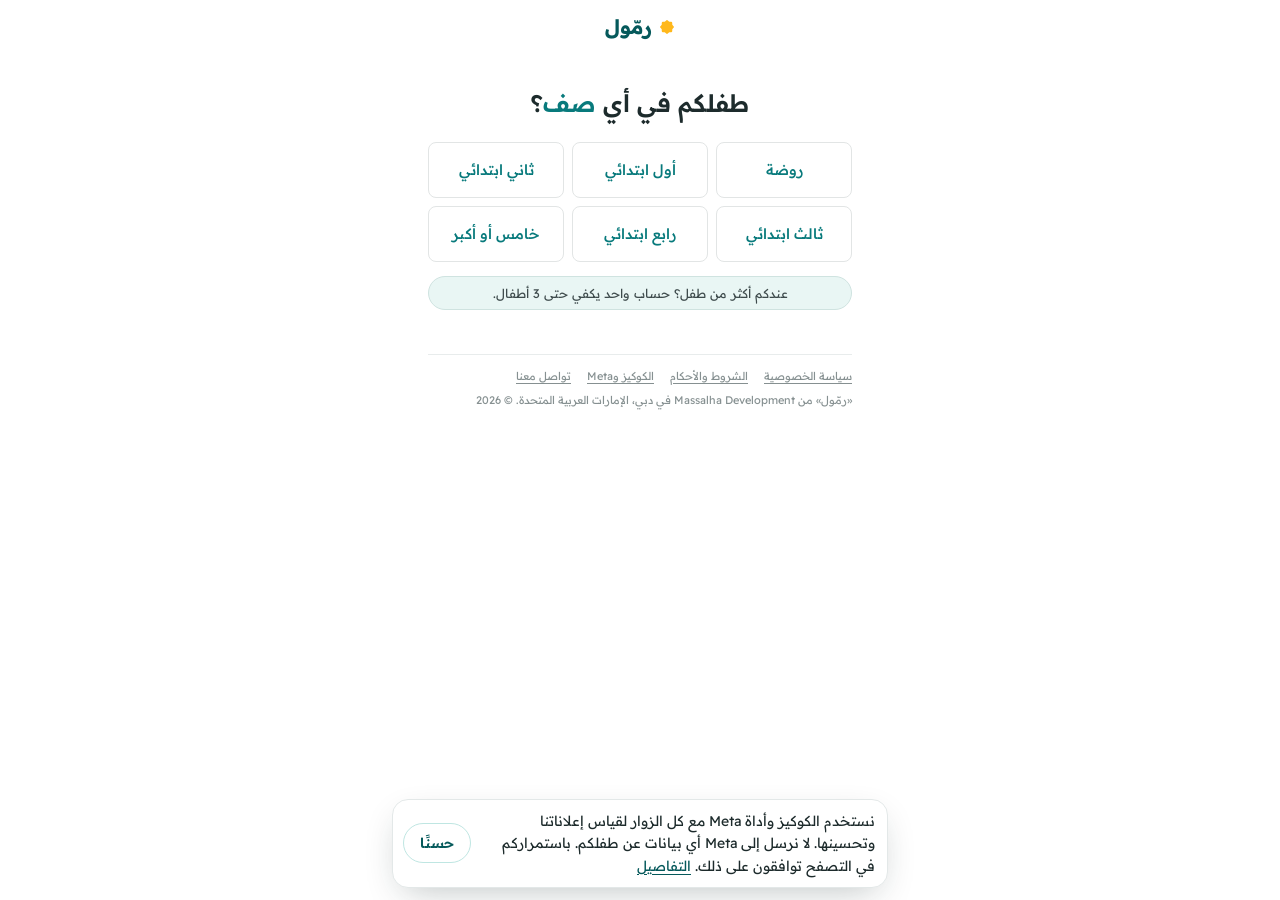
==== index.html @ 820f1f20 "Funnel: first-party step, answer and checkout tracking; privacy page updated (2026-11-14) Co-Authore" ====
<!doctype html>
<html lang="ar" dir="rtl">
  <head>
    <meta charset="utf-8" />
    <meta name="facebook-domain-verification" content="ruzdwxy45xltaihtyceyotie5nbxjr" />
    <meta name="viewport" content="width=device-width, initial-scale=1, viewport-fit=cover" />
    <meta name="theme-color" content="#FFF7EA" />
    <meta name="color-scheme" content="light" />
    <title>رمّول | درس يومي في الإنجليزية والرياضيات، للصفوف من الأول إلى الثالث</title>
    <meta
      name="description"
      content="درس يومي في الإنجليزية والرياضيات، 15 دقيقة، على مواضيع المنهج السعودي، ويشرحه رمّول بالعربية. وأيضًا: صوّر صفحة الدرس ونحوّلها لعبة. أسبوع مجاني. غير تابع لوزارة التعليم ولا معتمد منها."
    />
    <meta property="og:title" content="رمّول: درس يومي في الإنجليزية والرياضيات بشرح عربي" />
    <meta property="og:description" content="للصفوف من الأول إلى الثالث. أجب عن أسئلة قصيرة، وشاهد خطة هذا الفصل لطفلك." />
    <meta property="og:site_name" content="رمّول" />
    <meta property="og:locale" content="ar_SA" />
    <meta name="robots" content="index, follow" />
    <link rel="icon" href="./favicon.svg" type="image/svg+xml" />
    <!-- the Meta Pixel loads on every first page load (src/track.ts): open the connection early -->
    <link rel="preconnect" href="https://connect.facebook.net" />
    <script type="module" crossorigin src="./assets/index-DjiqMGrD.js"></script>
    <link rel="stylesheet" crossorigin href="./assets/index-D2NKIX3u.css">
  </head>
  <body>
    <div id="app">
      <noscript>
        <p style="padding: 24px; font-family: sans-serif">فعّل JavaScript في المتصفح لتفتح هذا الموقع.</p>
      </noscript>
    </div>
  </body>
</html>
---- assets/index-D2NKIX3u.css ----
@font-face{font-family:Readex Pro Variable;font-style:normal;font-display:swap;font-weight:160 700;src:url(./readex-pro-arabic-wght-normal-DiwT_uOQ.woff2)format("woff2-variations");unicode-range:U+6??,U+750-77F,U+870-88E,U+890-891,U+897-8E1,U+8E3-8FF,U+200C-200E,U+2010-2011,U+204F,U+2E41,U+FB50-FDFF,U+FE70-FE74,U+FE76-FEFC,U+102E0-102FB,U+10E60-10E7E,U+10EC2-10EC4,U+10EFC-10EFF,U+1EE00-1EE03,U+1EE05-1EE1F,U+1EE21-1EE22,U+1EE24,U+1EE27,U+1EE29-1EE32,U+1EE34-1EE37,U+1EE39,U+1EE3B,U+1EE42,U+1EE47,U+1EE49,U+1EE4B,U+1EE4D-1EE4F,U+1EE51-1EE52,U+1EE54,U+1EE57,U+1EE59,U+1EE5B,U+1EE5D,U+1EE5F,U+1EE61-1EE62,U+1EE64,U+1EE67-1EE6A,U+1EE6C-1EE72,U+1EE74-1EE77,U+1EE79-1EE7C,U+1EE7E,U+1EE80-1EE89,U+1EE8B-1EE9B,U+1EEA1-1EEA3,U+1EEA5-1EEA9,U+1EEAB-1EEBB,U+1EEF0-1EEF1}@font-face{font-family:Readex Pro Variable;font-style:normal;font-display:swap;font-weight:160 700;src:url(./readex-pro-vietnamese-wght-normal-Do5Nl5oc.woff2)format("woff2-variations");unicode-range:U+102-103,U+110-111,U+128-129,U+168-169,U+1A0-1A1,U+1AF-1B0,U+300-301,U+303-304,U+308-309,U+323,U+329,U+1EA0-1EF9,U+20AB}@font-face{font-family:Readex Pro Variable;font-style:normal;font-display:swap;font-weight:160 700;src:url(./readex-pro-latin-ext-wght-normal-CsYMu49W.woff2)format("woff2-variations");unicode-range:U+100-2BA,U+2BD-2C5,U+2C7-2CC,U+2CE-2D7,U+2DD-2FF,U+304,U+308,U+329,U+1D00-1DBF,U+1E00-1E9F,U+1EF2-1EFF,U+2020,U+20A0-20AB,U+20AD-20C0,U+2113,U+2C60-2C7F,U+A720-A7FF}@font-face{font-family:Readex Pro Variable;font-style:normal;font-display:swap;font-weight:160 700;src:url(./readex-pro-latin-wght-normal--ekFhJJC.woff2)format("woff2-variations");unicode-range:U+??,U+131,U+152-153,U+2BB-2BC,U+2C6,U+2DA,U+2DC,U+304,U+308,U+329,U+2000-206F,U+20AC,U+2122,U+2191,U+2193,U+2212,U+2215,U+FEFF,U+FFFD}:root{--lightningcss-light:initial;--lightningcss-dark: ;color-scheme:light;--cream:#fff;--cream-deep:#f3f7f7;--surface:#fff;--ink:#1d2b2c;--ink-soft:#3e4b4c;--muted:#687576;--edge:#e3e8e8;--tile:#f2f8f7;--tile-edge:#cfe3e0;--teal:#087a7c;--teal-dark:#05595b;--teal-light:#bfe6e2;--teal-wash:#e9f6f4;--saffron:#ffb81c;--saffron-wash:#fff1cc;--coral:#f0531f;--coral-top:#f66b39;--coral-edge:#c9400f;--green:#1f9d57;--blue:#2d6cdf;--blue-wash:#eaf1fd;--r:16px;--r-sm:12px;--r-pill:999px;--lift:0 1px 2px #1428280a;--lift-hi:0 2px 10px -4px #1428281a;--lift-on:none;--lift-press:none;--fs-xl:23px;--fs-lg:18px;--fs-md:16px;--fs-sm:14px;--fs-xs:12.5px;--ease:cubic-bezier(.2, .9, .3, 1);--settle:cubic-bezier(.2, .9, .3, 1);--leave:cubic-bezier(.4, 0, 1, 1);--glide:cubic-bezier(.45, 0, .25, 1);--pop:cubic-bezier(.34, 1.4, .64, 1);--font:"Readex Pro Variable", "Readex Pro", system-ui, -apple-system, "Segoe UI", Tahoma, sans-serif;--head:var(--font);--gutter:20px;--max:480px;font-family:var(--font);font-size:var(--fs-md);color:var(--ink);background:var(--cream);-webkit-font-smoothing:antialiased;-moz-osx-font-smoothing:grayscale;-webkit-text-size-adjust:100%;-moz-text-size-adjust:100%;text-size-adjust:100%;font-weight:400;line-height:1.65}*,:before,:after{box-sizing:border-box}html,body{min-height:100%;margin:0}html{background:var(--cream)}body{-webkit-tap-highlight-color:transparent;background:var(--surface);overflow-x:hidden}body:before{content:"";z-index:-1;pointer-events:none;background-image:url("data:image/svg+xml,%3Csvg xmlns='http://www.w3.org/2000/svg' width='180' height='180'%3E%3Cfilter id='n'%3E%3CfeTurbulence type='fractalNoise' baseFrequency='.8' numOctaves='2' stitchTiles='stitch'/%3E%3CfeColorMatrix values='0 0 0 0 .42 0 0 0 0 .3 0 0 0 0 .15 0 0 0 .7 0'/%3E%3C/filter%3E%3Crect width='100%25' height='100%25' filter='url(%23n)' opacity='.1'/%3E%3C/svg%3E"),radial-gradient(120% 60% at 100% 0,#ffb81c21,#ffb81c00 60%),radial-gradient(90% 50% at 0 100%,#087a7c12,#087a7c00 65%);background-size:180px 180px,100% 100%,100% 100%;display:none;position:fixed;top:0;bottom:0;left:0;right:0}h1,h2,h3{color:var(--ink);letter-spacing:0}b,strong{font-weight:600}button,input{font:inherit;color:inherit}button{cursor:pointer}a{color:var(--teal-dark);text-underline-offset:3px}:focus-visible{outline:3px solid var(--saffron);outline-offset:2px}h1:focus{outline:none}.sr-only{clip:rect(0 0 0 0);white-space:nowrap;width:1px;height:1px;overflow:hidden;position:absolute!important}.icon{flex:none;width:1.15em;height:1.15em}.ltr{direction:ltr;unicode-bidi:isolate}[hidden]{display:none!important}#app{min-height:100vh;flex-direction:column;min-height:100dvh;display:flex}.top{z-index:20;background:var(--surface);position:sticky;top:0}.top-inner{max-width:var(--max);padding:6px var(--gutter) 8px;padding-top:max(6px, env(safe-area-inset-top));grid-template-columns:44px 1fr 44px;align-items:center;row-gap:6px;min-height:56px;margin:0 auto;display:grid}.brand{color:var(--teal-dark);grid-area:1/2;justify-self:center;align-items:center;gap:6px;font-size:20px;font-weight:700;line-height:1;display:inline-flex}.brand-mark{width:18px;height:18px;color:var(--saffron)}.back{width:44px;height:44px;color:var(--ink);background:0 0;border:0;border-radius:50%;grid-area:1/1;place-items:center;margin-inline-start:-10px;transition:background .12s;display:grid}.back:active{background:var(--cream-deep)}.back .icon{width:24px;height:24px}.progress{border-radius:var(--r-pill);background:var(--teal-wash);grid-area:2/1/auto/-1;height:3px;overflow:hidden}.progress-fill{height:100%;width:var(--p,0%);border-radius:var(--r-pill);background:linear-gradient(to left, #6cc5bd, var(--teal));min-width:10px;transition:width .35s var(--ease);display:block}.top.dark{background:var(--top-dark,#12393a)}.top.dark .brand,.top.dark .back{color:#fff}.stage{width:100%;max-width:var(--max);flex-direction:column;flex:1;margin:0 auto;display:flex;position:relative}.screen{flex-direction:column;flex:1 0 auto;display:flex}.screen.leaving{pointer-events:none;transition:opacity .14s var(--leave), transform .14s var(--leave);position:absolute;top:0;bottom:auto;left:0;right:0}.screen.leaving.gone{opacity:0;transform:translateY(-8px)scale(.98)}.screen.entering{opacity:0}.screen{transition:opacity .18s var(--settle)}.screen:not(.leaving) .q-title{animation:titleIn .24s var(--settle) both}.screen-body{padding:10px var(--gutter) 32px;flex:1}.screen-foot{z-index:5;padding:16px var(--gutter);padding-bottom:max(18px, calc(env(safe-area-inset-bottom) + 10px));background:linear-gradient(#fff0,#fff 30%);position:sticky;bottom:0}.q-title{font-family:var(--head);font-size:var(--fs-xl);letter-spacing:0;text-align:center;text-wrap:balance;margin:6px 0 14px;font-weight:600;line-height:1.65}.q-sub{max-width:400px;color:var(--ink-soft);text-align:center;text-wrap:pretty;margin:-6px auto 16px;font-size:15px;line-height:1.6}.q-title+.opts{margin-top:14px}.center{text-align:center}.btn-primary{border-radius:var(--r-pill);background:var(--teal);color:#fff;width:100%;min-height:56px;box-shadow:none;border:0;padding:0 20px;font-size:17px;font-weight:600;transition:transform .12s,box-shadow .12s,background .2s,opacity .2s;transform:translateY(0)}@media (hover:hover){.btn-primary:hover:not(:disabled){background:var(--teal-dark)}}.btn-primary:active:not(:disabled){background:var(--teal-dark);box-shadow:none;transform:scale(.985)}.btn-primary:disabled,.btn-primary.is-off{background:var(--teal);opacity:.5;box-shadow:none;color:#fff;cursor:default}.btn-primary.is-off{cursor:pointer}.btn-primary.busy{opacity:.85}.btn-primary.busy:after{content:"";vertical-align:-2px;border:2.5px solid #ffffff80;border-top-color:#fff;border-radius:50%;width:16px;height:16px;margin-inline-start:10px;animation:.8s linear infinite spin;display:inline-block}.btn-secondary{border-radius:var(--r-pill);min-height:44px;color:var(--teal-dark);font-weight:600;font-size:var(--fs-md);text-underline-offset:5px;background:0 0;border:0;margin-top:8px;padding:0 16px;text-decoration:underline;text-decoration-thickness:1.5px;transition:background .18s}.btn-secondary:active{background:var(--cream-deep)}.linkish{color:var(--teal-dark);text-underline-offset:3px;font-size:inherit;background:0 0;border:0;padding:0;text-decoration:underline}.foot-note{text-align:center;font-size:var(--fs-sm);color:var(--muted);margin:14px 0 0}.opts{gap:8px;display:grid}.opt{text-align:center;width:100%;min-height:68px;color:var(--teal);animation:optIn .34s var(--pop) both;animation-delay:calc(var(--i,0) * 45ms + .12s);background:#fff;border:1px solid #e2e5e5;border-radius:8px;justify-content:center;align-items:center;gap:10px;padding:12px 20px;transition:border-color .18s,background .18s,color .18s,transform .12s;display:flex;position:relative}@media (hover:hover){.opt:hover{border-color:#c4cbcc}}.opt:active{transform:scale(.98)}.opt[aria-checked=true]{border-color:var(--ink);color:var(--teal);box-shadow:inset 0 0 0 .5px var(--ink);background:#fff}.opt-text{flex-direction:column;flex:1;align-items:center;display:flex}.opt-label{font-size:16px;font-weight:500;line-height:1.5}.opt-sub{font-size:var(--fs-sm);color:var(--muted);line-height:1.5}.opt-mark{display:none}.opt-mark.square{background:var(--surface);color:#0000;border:1px solid #cfd3d8;border-radius:4px;place-items:center;width:20px;height:20px;margin-top:-10px;transition:all .18s;display:grid;position:absolute;top:50%}.opt-mark.square:not(:-webkit-any(:lang(ae),:lang(ar),:lang(arc),:lang(bcc),:lang(bqi),:lang(ckb),:lang(dv),:lang(fa),:lang(glk),:lang(he),:lang(ku),:lang(mzn),:lang(nqo),:lang(pnb),:lang(ps),:lang(sd),:lang(ug),:lang(ur),:lang(yi))){left:16px}.opt-mark.square:not(:is(:lang(ae),:lang(ar),:lang(arc),:lang(bcc),:lang(bqi),:lang(ckb),:lang(dv),:lang(fa),:lang(glk),:lang(he),:lang(ku),:lang(mzn),:lang(nqo),:lang(pnb),:lang(ps),:lang(sd),:lang(ug),:lang(ur),:lang(yi))){left:16px}.opt-mark.square:-webkit-any(:lang(ae),:lang(ar),:lang(arc),:lang(bcc),:lang(bqi),:lang(ckb),:lang(dv),:lang(fa),:lang(glk),:lang(he),:lang(ku),:lang(mzn),:lang(nqo),:lang(pnb),:lang(ps),:lang(sd),:lang(ug),:lang(ur),:lang(yi)){right:16px}.opt-mark.square:is(:lang(ae),:lang(ar),:lang(arc),:lang(bcc),:lang(bqi),:lang(ckb),:lang(dv),:lang(fa),:lang(glk),:lang(he),:lang(ku),:lang(mzn),:lang(nqo),:lang(pnb),:lang(ps),:lang(sd),:lang(ug),:lang(ur),:lang(yi)){right:16px}.opt:has(.opt-mark.square){padding-inline-start:48px;padding-inline-end:48px}.opt-mark .icon{width:14px;height:14px}.opt[aria-checked=true] .opt-mark.square{background:var(--ink);border-color:var(--ink);color:#fff;animation:pop .28s var(--ease)}.opt .chip{flex:none}.chip{background:var(--saffron-wash);color:#7a5200;font-size:var(--fs-xs);white-space:nowrap;border-radius:99px;align-items:center;padding:2px 10px;font-weight:600;line-height:1.7;display:inline-flex}.chip-soft{color:var(--muted);background:#eef2f2;font-weight:500}.chip-save{background:var(--teal-wash);color:var(--teal-dark);margin-inline-start:8px}.reply{background:var(--teal-wash);border:1px solid var(--teal-light);color:var(--ink-soft);text-align:center;text-wrap:pretty;border-radius:12px;justify-content:center;margin-top:14px;padding:12px 16px;font-size:14px;line-height:1.7;display:flex}.reply p{margin:0}.reply b{color:var(--ink);font-weight:600}.screen-foot>.reply{margin:0 0 10px}.reply.pop{animation:rise .35s var(--ease)}.soft-note{color:var(--muted);font-size:var(--fs-sm);margin:16px 0 0}.soft-note.boxed{border-radius:var(--r);background:var(--cream-deep);padding:14px 16px}.seg-group{grid-template-columns:1fr 1fr;gap:10px;margin-bottom:14px;display:grid}.seg{border-radius:var(--r);border:1.5px solid var(--edge);min-height:52px;box-shadow:var(--lift);background:var(--surface);font-weight:600;font-size:var(--fs-md);transition:all .18s}.seg[aria-checked=true]{border-color:var(--teal);background:var(--teal-wash);color:var(--teal-dark);box-shadow:var(--lift-on)}.field{border-radius:var(--r-pill);width:100%;min-height:58px;box-shadow:none;font-size:var(--fs-lg);background:#f7f9f9;border:1.5px solid #dfe5e5;padding:12px 20px;font-weight:500;transition:border-color .18s,box-shadow .18s}.field:focus{border-color:var(--teal);background:var(--surface);outline:none;box-shadow:0 0 0 4px #087a7c1f}.field::placeholder{color:#98a3a4;font-weight:400}.ltr-field{text-align:left;direction:ltr}.ltr-field::placeholder{text-align:left}.field-hint{min-height:1.4em;font-size:var(--fs-sm);color:#a5410f;margin:6px 2px 0}.privacy-line{font-size:var(--fs-sm);color:var(--muted);align-items:flex-start;gap:8px;margin:12px 0 0;display:flex}.privacy-line .icon{color:var(--teal);margin-top:4px}.consent-check{border-radius:var(--r);background:var(--surface);border:1px solid var(--edge);box-shadow:var(--lift);font-size:var(--fs-sm);cursor:pointer;align-items:flex-start;gap:12px;margin-top:18px;padding:14px;line-height:1.7;display:flex}.check{-webkit-appearance:none;appearance:none;background:var(--surface);border:1.5px solid #c4d3d2;border-radius:8px;flex:none;place-items:center;width:26px;height:26px;margin:2px 0 0;transition:all .15s;display:grid}.check:checked{background:var(--teal);border-color:var(--teal)}.check:checked:after{content:"";border:3px solid #fff;border-width:0 3px 3px 0;width:7px;height:13px;transform:rotate(45deg)translate(-1px,-1px)}.trap{opacity:0;width:1px;height:1px;position:absolute}.trap:not(:-webkit-any(:lang(ae),:lang(ar),:lang(arc),:lang(bcc),:lang(bqi),:lang(ckb),:lang(dv),:lang(fa),:lang(glk),:lang(he),:lang(ku),:lang(mzn),:lang(nqo),:lang(pnb),:lang(ps),:lang(sd),:lang(ug),:lang(ur),:lang(yi))){left:-9999px}.trap:not(:is(:lang(ae),:lang(ar),:lang(arc),:lang(bcc),:lang(bqi),:lang(ckb),:lang(dv),:lang(fa),:lang(glk),:lang(he),:lang(ku),:lang(mzn),:lang(nqo),:lang(pnb),:lang(ps),:lang(sd),:lang(ug),:lang(ur),:lang(yi))){left:-9999px}.trap:-webkit-any(:lang(ae),:lang(ar),:lang(arc),:lang(bcc),:lang(bqi),:lang(ckb),:lang(dv),:lang(fa),:lang(glk),:lang(he),:lang(ku),:lang(mzn),:lang(nqo),:lang(pnb),:lang(ps),:lang(sd),:lang(ug),:lang(ur),:lang(yi)){right:-9999px}.trap:is(:lang(ae),:lang(ar),:lang(arc),:lang(bcc),:lang(bqi),:lang(ckb),:lang(dv),:lang(fa),:lang(glk),:lang(he),:lang(ku),:lang(mzn),:lang(nqo),:lang(pnb),:lang(ps),:lang(sd),:lang(ug),:lang(ur),:lang(yi)){right:-9999px}.form-error{color:#a5410f;font-size:var(--fs-sm);margin:12px 0 0}.form-error:empty{display:none}.hero-cat{align-items:flex-end;gap:4px;margin:0 -6px 4px;display:flex}.cat-wrap{width:132px;animation:catIn .6s var(--ease) both;flex:none}.cat-wrap.big{width:168px;margin:0 auto}.sandcat{width:100%;height:auto;display:block;overflow:visible}.bubble{background:var(--surface);border:1px solid var(--edge);border-radius:var(--r) var(--r) 6px var(--r);font-size:var(--fs-md);box-shadow:var(--lift);animation:rise .4s var(--ease) .2s both;flex:1;margin:0 0 54px;padding:12px 14px;line-height:1.6;position:relative}.word{opacity:0;animation:.3s forwards wordIn;animation-delay:calc(var(--w) * var(--wd) + .35s)}.build{text-align:center;padding-top:8vh}.build .q-title{margin-top:14px}.build-list{text-align:start;gap:10px;max-width:400px;margin:22px auto 0;padding:0;list-style:none;display:grid}.build-list li{border-radius:var(--r);background:var(--surface);border:1px solid var(--edge);box-shadow:var(--lift);opacity:.35;transition:opacity .35s ease, transform .35s var(--ease), border-color .35s ease;align-items:center;gap:10px;padding:12px 14px;font-weight:500;display:flex;transform:translateY(6px)}.build-list li.on{opacity:1;border-color:var(--teal-light);transform:none}.tick{color:#0000;background:#e8eeee;border-radius:50%;flex:none;place-items:center;width:26px;height:26px;transition:all .3s;display:grid}.tick .icon{width:16px;height:16px}.build-list li.on .tick{background:var(--teal);color:#fff;animation:pop .3s var(--ease)}.eyebrow{color:var(--teal-dark);font-weight:600;font-size:var(--fs-sm);align-items:center;gap:6px;margin:8px 0 0;display:inline-flex}.eyebrow .icon{color:var(--saffron)}.meta-chips{flex-wrap:wrap;gap:6px;margin:4px 0 14px;padding:0;list-style:none;display:flex}.meta-chips li{background:var(--cream-deep);font-size:var(--fs-sm);border-radius:99px;padding:3px 12px;font-weight:500}.aligned{border-radius:var(--r);background-image:linear-gradient(to bottom, #0b8b8d, var(--teal));background:var(--teal);color:#fff;font-weight:600;font-size:var(--fs-md);align-items:center;gap:10px;padding:14px 16px;line-height:1.55;display:flex;box-shadow:inset 0 1px #ffffff2e,0 12px 24px -14px #05595b99}.aligned p{margin:0}.aligned .icon{width:26px;height:26px;color:var(--saffron)}.subject h2{font-size:var(--fs-lg);align-items:center;gap:8px;margin:0;display:flex}.subject h2:before{content:"";background:var(--accent);border-radius:3px;width:12px;height:12px;transform:rotate(45deg)}.subject-en{--accent:var(--blue);--accent-wash:var(--blue-wash)}.subject-math{--accent:var(--teal);--accent-wash:var(--teal-wash)}.count{font-size:var(--fs-sm);color:var(--muted);font-weight:500}.topic-en{font-weight:500;font-size:var(--fs-sm);color:var(--accent);margin-inline-start:8px}.topic-extra{font-size:var(--fs-sm);color:var(--muted);align-items:center;gap:6px;display:flex;margin-top:4px!important}.legend{font-size:var(--fs-sm);color:var(--muted);margin:12px 0 0}.plan-note{border-radius:var(--r);background:var(--cream-deep);font-size:var(--fs-md);margin:16px 0 0;padding:14px 16px}.block{margin-top:32px}.block h2{font-family:var(--head);font-size:var(--fs-lg);margin:0 0 12px;line-height:1.5}.day-steps{counter-reset:d;gap:10px;margin:0;padding:0;list-style:none;display:grid}.day-steps li{counter-increment:d;padding:12px 14px;border-radius:var(--r);background:var(--surface);border:1px solid var(--edge);box-shadow:var(--lift);flex-direction:column;padding-inline-start:52px;display:flex;position:relative}.day-steps li:before{content:counter(d);background:var(--saffron);width:28px;height:28px;color:var(--ink);font-weight:600;font-size:var(--fs-sm);border-radius:50%;place-items:center;display:grid;position:absolute;top:50%;transform:translateY(-50%)}.day-steps li:not(:-webkit-any(:lang(ae),:lang(ar),:lang(arc),:lang(bcc),:lang(bqi),:lang(ckb),:lang(dv),:lang(fa),:lang(glk),:lang(he),:lang(ku),:lang(mzn),:lang(nqo),:lang(pnb),:lang(ps),:lang(sd),:lang(ug),:lang(ur),:lang(yi))):before{left:12px}.day-steps li:not(:is(:lang(ae),:lang(ar),:lang(arc),:lang(bcc),:lang(bqi),:lang(ckb),:lang(dv),:lang(fa),:lang(glk),:lang(he),:lang(ku),:lang(mzn),:lang(nqo),:lang(pnb),:lang(ps),:lang(sd),:lang(ug),:lang(ur),:lang(yi))):before{left:12px}.day-steps li:-webkit-any(:lang(ae),:lang(ar),:lang(arc),:lang(bcc),:lang(bqi),:lang(ckb),:lang(dv),:lang(fa),:lang(glk),:lang(he),:lang(ku),:lang(mzn),:lang(nqo),:lang(pnb),:lang(ps),:lang(sd),:lang(ug),:lang(ur),:lang(yi)):before{right:12px}.day-steps li:is(:lang(ae),:lang(ar),:lang(arc),:lang(bcc),:lang(bqi),:lang(ckb),:lang(dv),:lang(fa),:lang(glk),:lang(he),:lang(ku),:lang(mzn),:lang(nqo),:lang(pnb),:lang(ps),:lang(sd),:lang(ug),:lang(ur),:lang(yi)):before{right:12px}.day-steps b{font-size:var(--fs-md)}.day-steps span{font-size:var(--fs-sm);color:var(--muted)}.ticks{gap:10px;margin:0;padding:0;list-style:none;display:grid}.ticks li{font-size:var(--fs-md);align-items:flex-start;gap:10px;display:flex}.ticks .icon{color:var(--green);margin-top:4px}.ticks.soft .icon{color:var(--teal)}.ticks.soft{border-radius:var(--r);background:var(--surface);border:1px solid var(--edge);box-shadow:var(--lift);margin-top:18px;padding:16px 18px}.fine{font-size:var(--fs-sm);color:var(--muted);margin:20px 0 0}.demo-note{border-radius:var(--r);background:var(--saffron-wash);color:#6b4800;font-size:var(--fs-sm);margin:0 0 12px;padding:10px 14px;font-weight:500}.plans{gap:14px;display:grid}.plan-card{text-align:start;border-radius:var(--r);border:1.5px solid var(--edge);background:var(--surface);width:100%;min-height:88px;box-shadow:var(--lift);animation:rise .4s var(--ease) both;animation-delay:calc(var(--i,0) * 70ms);align-items:center;gap:12px;padding:18px;transition:border-color .18s,background .18s;display:flex}.plan-card[aria-checked=true]{border-color:var(--teal);background:var(--teal-wash);box-shadow:var(--lift-on)}.plan-card.skeleton{background:linear-gradient(90deg,#fff 0%,#eef3f3 50%,#fff 100%) 0 0/200% 100%;min-height:84px;animation:1.2s linear infinite shimmer}.plan-radio{background:var(--cream);border:1.5px solid #c4d3d2;border-radius:50%;flex:none;width:24px;height:24px;position:relative}.plan-card[aria-checked=true] .plan-radio{border-color:var(--teal);background:var(--surface)}.plan-card[aria-checked=true] .plan-radio:after{content:"";background:var(--teal);border-radius:50%;position:absolute;top:4px;bottom:4px;left:4px;right:4px}.plan-main{flex-direction:column;flex:1;gap:2px;display:flex}.plan-name{font-weight:600;font-size:var(--fs-lg);flex-wrap:wrap;align-items:center;row-gap:4px;display:flex}.plan-sub{font-size:var(--fs-sm);color:var(--muted)}.timeline{margin:0;padding:0;list-style:none;position:relative}.timeline li{gap:12px;padding-bottom:14px;display:flex;position:relative}.timeline li:last-child{padding-bottom:0}.timeline li:not(:last-child):after{content:"";background:var(--teal-light);border-radius:3px;width:3px;position:absolute;top:38px;bottom:2px}.timeline li:not(:last-child):not(:-webkit-any(:lang(ae),:lang(ar),:lang(arc),:lang(bcc),:lang(bqi),:lang(ckb),:lang(dv),:lang(fa),:lang(glk),:lang(he),:lang(ku),:lang(mzn),:lang(nqo),:lang(pnb),:lang(ps),:lang(sd),:lang(ug),:lang(ur),:lang(yi))):after{left:17px}.timeline li:not(:last-child):not(:is(:lang(ae),:lang(ar),:lang(arc),:lang(bcc),:lang(bqi),:lang(ckb),:lang(dv),:lang(fa),:lang(glk),:lang(he),:lang(ku),:lang(mzn),:lang(nqo),:lang(pnb),:lang(ps),:lang(sd),:lang(ug),:lang(ur),:lang(yi))):after{left:17px}.timeline li:not(:last-child):-webkit-any(:lang(ae),:lang(ar),:lang(arc),:lang(bcc),:lang(bqi),:lang(ckb),:lang(dv),:lang(fa),:lang(glk),:lang(he),:lang(ku),:lang(mzn),:lang(nqo),:lang(pnb),:lang(ps),:lang(sd),:lang(ug),:lang(ur),:lang(yi)):after{right:17px}.timeline li:not(:last-child):is(:lang(ae),:lang(ar),:lang(arc),:lang(bcc),:lang(bqi),:lang(ckb),:lang(dv),:lang(fa),:lang(glk),:lang(he),:lang(ku),:lang(mzn),:lang(nqo),:lang(pnb),:lang(ps),:lang(sd),:lang(ug),:lang(ur),:lang(yi)):after{right:17px}.tl-dot{background:var(--teal-wash);width:36px;height:36px;color:var(--teal-dark);border-radius:50%;flex:none;place-items:center;display:grid}.timeline li:first-child .tl-dot{background:var(--teal);color:#fff}.timeline b{font-size:var(--fs-md)}.timeline p{font-size:var(--fs-sm);color:var(--muted);margin:0}.terms{font-size:var(--fs-sm);color:var(--muted);margin:24px 0 0;line-height:1.75}.done-hero{padding-top:8px}.steps{gap:14px;margin:18px 0 0;padding:0;list-style:none;display:grid}.steps li{border-radius:var(--r);background:var(--surface);border:1px solid var(--edge);box-shadow:var(--lift);gap:12px;padding:18px;display:flex}.steps b{font-size:var(--fs-md);display:block}.steps p{color:var(--muted);font-size:var(--fs-sm);margin:4px 0 0}.step-num{background:linear-gradient(to bottom, #0b8b8d, var(--teal));color:#fff;border-radius:50%;flex:none;place-items:center;width:32px;height:32px;font-weight:600;display:grid}.btn-store{border-radius:var(--r);background:var(--ink);color:#fff;align-items:center;gap:8px;margin-top:10px;padding:10px 18px;font-weight:600;text-decoration:none;display:inline-flex;box-shadow:inset 0 1px #ffffff24,0 10px 20px -12px #1d2b2c99}.btn-store .icon{width:20px;height:20px}.email-pill{background:var(--teal-wash);word-break:break-all;border-radius:99px;padding:4px 12px;font-weight:600;display:inline-block;color:var(--teal-dark)!important;margin-top:8px!important}.help{font-size:var(--fs-sm);color:var(--muted);text-align:center;margin:18px 0 0}.site-foot{border-top:1px solid var(--edge);font-size:var(--fs-sm);color:var(--muted);margin-top:40px;padding-top:18px}.foot-links{flex-wrap:wrap;gap:6px 16px;display:flex}.foot-links a,.foot-links .linkish{color:var(--muted)}.foot-legal{margin:10px 0 0}.cookie-note{z-index:50;left:12px;right:12px;bottom:max(12px, env(safe-area-inset-bottom));border-radius:var(--r);background:var(--surface);border:1px solid var(--edge);max-width:496px;animation:rise .35s var(--ease) both;align-items:center;gap:10px;margin:0 auto;padding:10px 12px 10px 10px;display:flex;position:fixed;box-shadow:0 12px 36px -12px #1428284d}.cookie-note.out{opacity:0;transition:all .25s;transform:translateY(12px)}.cookie-note-text{font-size:var(--fs-sm);flex:1;margin:0;line-height:1.6}.cookie-note-ok{border-radius:var(--r-pill);border:1.5px solid var(--teal-light);background:var(--surface);min-height:40px;color:var(--teal-dark);font-weight:600;font-size:var(--fs-sm);flex:none;padding:0 16px}.cookie-note-ok:active{background:var(--teal-wash)}.is-first .screen-body{padding-top:4px}.is-first .q-title{margin-top:4px}.card-note{border-radius:var(--r);background:var(--surface);border:1px solid var(--teal-light);box-shadow:var(--lift);animation:rise .3s var(--settle);margin-top:14px;padding:16px}.card-note p{font-size:var(--fs-md);margin:0 0 12px;line-height:1.7}.card-note .btn-secondary{margin-top:0}.other-link{font-size:var(--fs-md);margin-top:14px;display:inline-block}.btn-secondary.wide{width:100%;min-height:50px;margin-top:12px}.opt.dim{opacity:.55}.date-strip{border-radius:var(--r-sm);background:var(--cream-deep);font-size:var(--fs-sm);color:var(--muted);margin:0 0 14px;padding:8px 12px}.week-label{margin:0 0 8px;font-weight:600}.week-chips{gap:12px;display:grid}.week-chip{border-radius:var(--r);background:var(--surface);border:1px solid var(--edge);box-shadow:var(--lift);border-inline-start:6px solid var(--accent);animation:optIn .34s var(--pop) both;grid-template-columns:auto 1fr auto;align-items:center;gap:10px;padding:14px 16px;display:grid}.week-chip.en{--accent:var(--blue)}.week-chip.math{--accent:var(--teal);animation-delay:60ms}.week-chip b{color:var(--accent);font-size:var(--fs-sm)}.week-chip span{font-weight:600}.week-chip small{color:var(--muted);font-size:var(--fs-xs);background:#eef2f2;border-radius:99px;padding:1px 8px}.week-edit{border-radius:var(--r);background:var(--surface);border:1px solid var(--edge);box-shadow:var(--lift);animation:rise .3s var(--settle);margin-top:14px;padding:14px}.mini-list{gap:6px;margin-top:12px;display:grid}.mini-title{font-weight:600;font-size:var(--fs-sm);color:var(--muted);margin:0}.mini-opt{text-align:start;border-radius:var(--r-sm);border:1px solid var(--edge);background:var(--cream);min-height:44px;font-size:var(--fs-md);padding:8px 12px}.mini-opt[aria-checked=true]{border-color:var(--teal);background:var(--teal-wash);color:var(--teal-dark);font-weight:600}.field-label{font-weight:600;font-size:var(--fs-sm);margin:0 0 6px;display:block}.consent-line{font-size:var(--fs-sm);color:var(--muted);margin:14px 0 0;line-height:1.75}.build-star{width:120px;height:120px;margin:0 auto}.star-build{width:100%;height:100%;overflow:visible}.star-build .core{fill:var(--teal);opacity:0;transition:opacity .4s var(--settle)}.star-build .piece{fill:var(--saffron);opacity:0;transition:opacity .3s var(--settle), translate .42s var(--pop);transition-delay:calc(var(--k) * var(--dur,5.5s) / 9);translate:0 -10px}.star-build .eye{fill:var(--cream);opacity:0;transition:opacity .3s;transition-delay:calc(var(--dur,5.5s) * .9)}.star-build.go .core,.star-build.go .eye{opacity:1}.star-build.go .piece{opacity:1;translate:0}.week-cards{gap:12px;display:grid}.week-card{border-radius:var(--r);background:var(--surface);border:1px solid var(--edge);box-shadow:var(--lift);border-inline-start:6px solid var(--accent);animation:optIn .36s var(--pop) both;padding:14px 16px}.week-card.en{--accent:var(--blue)}.week-card.math{--accent:var(--teal);animation-delay:70ms}.wc-head{color:var(--accent);margin:0 0 6px;font-weight:600}.week-card ul{font-size:var(--fs-md);margin:0;padding-inline-start:20px}.week-card li::marker{color:var(--accent)}.subject{border-radius:var(--r);background:var(--surface);border:1px solid var(--edge);box-shadow:var(--lift);padding:18px}.term-map{margin:0;padding:0;list-style:none;position:relative}.term-map li{animation:optIn .34s var(--pop) both;animation-delay:calc(var(--i,0) * 45ms + .1s);align-items:center;gap:10px;padding:8px 0;display:flex;position:relative}.term-map li:not(:last-child):after{content:"";background:#e8eeee;width:2px;position:absolute;top:34px;bottom:-8px}.term-map li:not(:last-child):not(:-webkit-any(:lang(ae),:lang(ar),:lang(arc),:lang(bcc),:lang(bqi),:lang(ckb),:lang(dv),:lang(fa),:lang(glk),:lang(he),:lang(ku),:lang(mzn),:lang(nqo),:lang(pnb),:lang(ps),:lang(sd),:lang(ug),:lang(ur),:lang(yi))):after{left:12px}.term-map li:not(:last-child):not(:is(:lang(ae),:lang(ar),:lang(arc),:lang(bcc),:lang(bqi),:lang(ckb),:lang(dv),:lang(fa),:lang(glk),:lang(he),:lang(ku),:lang(mzn),:lang(nqo),:lang(pnb),:lang(ps),:lang(sd),:lang(ug),:lang(ur),:lang(yi))):after{left:12px}.term-map li:not(:last-child):-webkit-any(:lang(ae),:lang(ar),:lang(arc),:lang(bcc),:lang(bqi),:lang(ckb),:lang(dv),:lang(fa),:lang(glk),:lang(he),:lang(ku),:lang(mzn),:lang(nqo),:lang(pnb),:lang(ps),:lang(sd),:lang(ug),:lang(ur),:lang(yi)):after{right:12px}.term-map li:not(:last-child):is(:lang(ae),:lang(ar),:lang(arc),:lang(bcc),:lang(bqi),:lang(ckb),:lang(dv),:lang(fa),:lang(glk),:lang(he),:lang(ku),:lang(mzn),:lang(nqo),:lang(pnb),:lang(ps),:lang(sd),:lang(ug),:lang(ur),:lang(yi)):after{right:12px}.term-map .tile{color:#d5dfdf;z-index:1;flex:none;width:26px;height:26px;position:relative}.term-map .tile .icon{width:100%;height:100%}.term-map li.past .tile{color:var(--accent-wash)}.term-map li.now .tile{color:var(--accent)}.tm-text{font-size:var(--fs-md);flex-wrap:wrap;flex:1;align-items:center;gap:4px 8px;display:flex}.term-map li.now .tm-text{font-weight:600}.now-tag{background:var(--accent);color:#fff;font-size:var(--fs-xs);border-radius:99px;flex:none;padding:1px 10px;font-weight:600}.next-term{border-radius:var(--r);background:var(--cream-deep);padding:14px 16px}.next-term p{font-size:var(--fs-sm);color:var(--ink-soft);margin:4px 0 0}.day-steps li{justify-content:center;min-height:52px}.values{margin:4px 0 18px}.plan-price{font-weight:600;font-size:var(--fs-md)}.pay-marks{flex-wrap:wrap;gap:8px;margin:14px 0 0;display:flex}.pay-marks span{border-radius:var(--r-sm);border:1px solid var(--edge);background:var(--surface);font-size:var(--fs-sm);color:var(--muted);padding:4px 12px;font-weight:600}.timeline-wrap:not(:empty){border-radius:var(--r);background:var(--surface);border:1px solid var(--edge);box-shadow:var(--lift);margin-top:18px;padding:16px}.app-link-mock{background:var(--cream);border:1.5px dashed var(--teal);border-radius:99px;padding:6px 14px;font-weight:500;display:inline-block;color:var(--ink)!important;margin:8px 0 0!important}.app-link-mock u{color:var(--teal-dark);font-weight:600}.qr{text-align:center;width:148px;margin-top:12px}.qr svg{border-radius:var(--r-sm);background:#fff;width:148px;height:148px;display:block}.qr small{color:var(--muted);font-size:var(--fs-xs)}.done-mark{background:linear-gradient(to bottom, #0b8b8d, var(--teal));width:72px;height:72px;box-shadow:0 1px 0 #fff3 inset, 0 4px 0 var(--teal-dark), 0 16px 28px -14px #05595b99;color:#fff;animation:pop .4s var(--pop);border-radius:50%;place-items:center;margin:8vh auto 8px;display:grid}.done-mark .icon{width:40px;height:40px}@keyframes titleIn{0%{opacity:0;transform:translateY(16px)}to{opacity:1;transform:none}}@keyframes optIn{0%{opacity:0;transform:translateY(20px)}to{opacity:1;transform:none}}@keyframes rise{0%{opacity:0;transform:translateY(10px)}to{opacity:1;transform:none}}@keyframes pop{0%{transform:scale(.6)}70%{transform:scale(1.12)}to{transform:scale(1)}}@keyframes wordIn{0%{opacity:0;filter:blur(2px)}to{opacity:1;filter:none}}@keyframes catIn{0%{opacity:0;transform:translateY(16px)scale(.92)}to{opacity:1;transform:none}}@keyframes spin{to{transform:rotate(360deg)}}@keyframes shimmer{to{background-position:-200% 0}}@media (prefers-reduced-motion:reduce){*,:before,:after{transition-duration:.01ms!important;animation-duration:.01ms!important;animation-iteration-count:1!important;animation-delay:0s!important}}@media (min-width:560px){:root{--gutter:28px;--fs-xl:24px}}@media (max-width:360px){:root{--gutter:16px;--fs-xl:21px;--fs-md:15.5px}.brand{font-size:var(--fs-md)}.cat-wrap{width:110px}}.p2g{border-radius:var(--r);background:var(--surface);border:1px solid var(--edge);box-shadow:var(--lift-hi);margin:14px 0 0;padding:14px 12px 12px;position:relative}.p2g-stage{grid-template-columns:minmax(0,1fr) 42px minmax(0,1fr);align-items:center;gap:4px;display:grid}.p2g-page{border:1px solid var(--edge);transition:transform .3s var(--settle);background-color:#fffdf7;background-image:repeating-linear-gradient(#0000 0 23px,#f3e9d6 23px 24px);border-radius:6px;padding:9px 9px 7px;position:relative;transform:rotate(-2deg);box-shadow:0 2px #1428280f,0 8px 16px -10px #1428284d}.is-snap .p2g-page{transform:rotate(0)scale(.96)}.p2g-title{font-family:var(--head);font-weight:600;font-size:var(--fs-sm);color:var(--teal-dark);text-align:center;margin:0 0 4px}.p2g-rows{gap:2px;margin:0;padding:0;list-style:none;display:grid}.p2g-rows li{font-size:var(--fs-sm);align-items:center;gap:6px;font-weight:600;line-height:1.6;display:flex}.p2g-sticker{flex:none;display:block}.p2g-rows .p2g-sticker{width:24px;height:24px}.p2g-dots{border-bottom:2px dotted #cdbb9a;flex:1;min-width:8px;margin-top:10px}.p2g-flash{opacity:0;pointer-events:none;background:#fff;border-radius:8px;position:absolute;top:-6px;bottom:-6px;left:-6px;right:-6px}.is-snap .p2g-flash{animation:.34s ease-out p2gFlash}.p2g-corner{border:3px solid var(--teal);width:14px;height:14px;transition:opacity .3s .15s;animation:1.8s ease-in-out infinite p2gBreathe;position:absolute}.p2g-corner.c1{border-bottom:0;border-right:0;border-top-left-radius:6px;top:-7px;left:-7px}.p2g-corner.c2{border-bottom:0;border-left:0;border-top-right-radius:6px;top:-7px;right:-7px}.p2g-corner.c3{border-top:0;border-right:0;border-bottom-left-radius:6px;bottom:-7px;left:-7px}.p2g-corner.c4{border-top:0;border-left:0;border-bottom-right-radius:6px;bottom:-7px;right:-7px}.is-snap .p2g-corner{opacity:0;animation:none}.p2g-arrow{color:var(--teal);flex-wrap:wrap;justify-content:center;align-items:center;gap:2px;display:flex}.p2g-star{opacity:.2;width:12px;height:12px;transition:opacity .25s ease, transform .35s var(--pop);transition-delay:calc(var(--k) * .11s);transform:scale(.6)}.p2g-star:nth-child(2){color:var(--saffron)}.p2g-star .icon,.p2g-chev .icon,.p2g-spark .icon{width:100%;height:100%;display:block}.is-fly .p2g-star{opacity:1;transform:none}.p2g-chev{opacity:0;flex-basis:100%;justify-content:center;height:20px;transition:opacity .3s .35s;display:flex}.p2g-chev .icon{width:20px}.is-fly .p2g-chev{opacity:1}.p2g-game{border-radius:var(--r);background:var(--cream);border:3px solid var(--ink);padding:17px 8px 9px;position:relative;box-shadow:0 3px #1d2b2c26}.p2g-notch{background:var(--ink);opacity:.85;border-radius:99px;width:28px;height:5px;margin-left:-14px;position:absolute;top:5px;left:50%}.p2g-prompt{text-align:center;min-height:3em;font-size:var(--fs-sm);place-items:center;margin:0 0 6px;font-weight:600;line-height:1.5;display:grid}.p2g-grid{grid-template-columns:1fr 1fr;gap:6px;display:grid}.p2g-tile{aspect-ratio:1;border-radius:var(--r-sm);background:var(--surface);border:1.5px solid var(--edge);box-shadow:var(--lift);opacity:0;transition:opacity .2s ease, transform .35s var(--pop), border-color .2s ease, box-shadow .2s ease;transition-delay:calc(var(--k) * 90ms), calc(var(--k) * 90ms), 0s, 0s;place-items:center;padding:5px;display:grid;position:relative;transform:scale(.5)}button.p2g-tile{cursor:pointer;font:inherit;color:inherit}.is-game .p2g-tile{opacity:1;transform:none}.p2g-tile .p2g-sticker{width:80%;height:80%}.p2g-tile.right{border-color:var(--green);box-shadow:0 0 0 3px #1f9d5740}.p2g-tile.nudge{animation:.4s p2gNudge}.p2g-spark{top:-7px;width:20px;height:20px;color:var(--saffron);opacity:0;pointer-events:none;position:absolute}.p2g-spark:not(:-webkit-any(:lang(ae),:lang(ar),:lang(arc),:lang(bcc),:lang(bqi),:lang(ckb),:lang(dv),:lang(fa),:lang(glk),:lang(he),:lang(ku),:lang(mzn),:lang(nqo),:lang(pnb),:lang(ps),:lang(sd),:lang(ug),:lang(ur),:lang(yi))){right:-7px}.p2g-spark:not(:is(:lang(ae),:lang(ar),:lang(arc),:lang(bcc),:lang(bqi),:lang(ckb),:lang(dv),:lang(fa),:lang(glk),:lang(he),:lang(ku),:lang(mzn),:lang(nqo),:lang(pnb),:lang(ps),:lang(sd),:lang(ug),:lang(ur),:lang(yi))){right:-7px}.p2g-spark:-webkit-any(:lang(ae),:lang(ar),:lang(arc),:lang(bcc),:lang(bqi),:lang(ckb),:lang(dv),:lang(fa),:lang(glk),:lang(he),:lang(ku),:lang(mzn),:lang(nqo),:lang(pnb),:lang(ps),:lang(sd),:lang(ug),:lang(ur),:lang(yi)){left:-7px}.p2g-spark:is(:lang(ae),:lang(ar),:lang(arc),:lang(bcc),:lang(bqi),:lang(ckb),:lang(dv),:lang(fa),:lang(glk),:lang(he),:lang(ku),:lang(mzn),:lang(nqo),:lang(pnb),:lang(ps),:lang(sd),:lang(ug),:lang(ur),:lang(yi)){left:-7px}.p2g-tile.right .p2g-spark{animation:p2gSpark .9s var(--pop) forwards}.p2g-check{background:var(--teal-wash);width:-moz-fit-content;width:fit-content;max-width:100%;color:var(--teal-dark);font-weight:600;font-size:var(--fs-sm);opacity:0;transition:opacity .3s var(--settle), transform .3s var(--settle);border-radius:99px;justify-content:center;align-items:center;gap:6px;margin:12px auto 0;padding:6px 14px;display:flex;transform:translateY(10px)}.p2g-check .icon{width:18px;height:18px;color:var(--saffron)}.is-check .p2g-check{opacity:1;transform:none}.p2g-steps{gap:6px;margin:12px 0 0;padding:0;list-style:none;display:grid}.p2g-steps li{font-size:var(--fs-sm);opacity:.35;align-items:center;gap:10px;transition:opacity .3s;display:flex}.p2g-steps li.on{opacity:1}.p2g-steps b{background:var(--saffron);width:24px;height:24px;font-size:var(--fs-xs);border-radius:50%;flex:none;place-items:center;display:grid}.p2g-hint{text-align:center;font-size:var(--fs-sm);color:var(--muted);margin:10px 0 0}.p2g-replay{font-size:var(--fs-sm);margin:4px auto 0;display:block}.p2g.mini{box-shadow:var(--lift);margin-top:6px;padding:10px 10px 8px}.p2g.mini .p2g-rows li{font-size:var(--fs-xs)}.p2g.mini .p2g-check{font-size:var(--fs-sm);margin-top:8px}@keyframes p2gFlash{0%{opacity:0}25%{opacity:.85}to{opacity:0}}@keyframes p2gBreathe{0%,to{opacity:.55}50%{opacity:1}}@keyframes p2gNudge{0%,to{transform:none}30%{transform:translate(-4px)}65%{transform:translate(4px)}}@keyframes p2gSpark{0%{opacity:0;transform:scale(.3)rotate(-20deg)}45%{opacity:1;transform:scale(1.2)rotate(0)}to{opacity:0;transform:scale(1)}}.is-intro .hero-cat{margin-bottom:0}.subject-chips{flex-wrap:wrap;gap:6px;margin:6px 0 0;padding:0;list-style:none;display:flex}.subject-chips li{background:var(--surface);border:1px solid var(--teal-light);color:var(--teal-dark);font-weight:600;font-size:var(--fs-sm);border-radius:99px;padding:4px 12px}.scan-subjects .soft-note{font-size:var(--fs-sm);margin-top:10px;line-height:1.65}.ready-card{border-radius:var(--r);background:var(--saffron-wash);padding:18px}.ready-card h2{margin-bottom:6px}.ready-card p{font-size:var(--fs-md);margin:0;line-height:1.7}.ready-card .ready-how{color:var(--muted);font-size:var(--fs-sm);margin-top:8px}.hero-plan{border-radius:var(--r);background:var(--teal-wash);border:1px solid var(--teal-light);padding:18px}.hero-plan>p{font-size:var(--fs-md);margin:12px 0 0;line-height:1.7}.hero-plan>.mini-title{font-size:var(--fs-sm)}.ready-intro>p{font-size:var(--fs-md);margin:0 0 12px;line-height:1.7}.scan-terms{border-radius:var(--r);background:var(--surface);border:1px solid var(--edge);box-shadow:var(--lift);margin-top:14px;padding:14px 16px}.scan-terms-head{font-weight:600;font-size:var(--fs-md);margin:0 0 6px}.scan-terms ul{font-size:var(--fs-sm);color:var(--muted);gap:4px;margin:0;padding-inline-start:18px;line-height:1.6;display:grid}@media (max-width:360px){.p2g{padding-inline-start:8px;padding-inline-end:8px}.p2g-stage{grid-template-columns:minmax(0,1fr) 34px minmax(0,1fr)}.p2g-rows li{font-size:var(--fs-xs);gap:4px}.p2g-rows .p2g-sticker{width:20px;height:20px}.p2g-prompt{font-size:var(--fs-xs)}.p2g-star{width:10px;height:10px}}.course-card{border-radius:var(--r);background:var(--surface);border:1px solid var(--edge);box-shadow:var(--lift);padding:18px}.course-card .ticks .icon{flex:none}.course-card .ready-how{color:var(--muted);font-size:var(--fs-sm);margin:12px 0 0}.price-card{border-radius:var(--r);background:var(--saffron-wash);padding:18px}.price-card h2{margin-bottom:6px}.price-card p{font-size:var(--fs-md);margin:0;line-height:1.7}.price-card .price-child{margin-top:8px;font-weight:600}.price-card .price-free{color:var(--ink-soft);font-size:var(--fs-sm);margin-top:8px}.scan-subjects .scan-lead{font-size:var(--fs-md);margin:0 0 12px;line-height:1.7}.scan-subjects .mini-title{font-size:var(--fs-sm);margin-top:14px}.plan-sub.per-child{color:var(--teal-dark)}.v2-strip{font-size:var(--fs-sm);color:var(--ink-soft);flex-wrap:wrap;justify-content:center;gap:6px 8px;margin:16px 0 0;padding:0;list-style:none;display:flex}.v2-strip li{background:var(--teal-wash);color:var(--teal-dark);border-radius:999px;padding:4px 12px;font-weight:500}.v2-grade .site-foot{font-size:var(--fs-xs);margin-top:28px;padding-top:12px}.v2-grade .foot-legal{margin-top:6px}.v2-reply{text-align:center;padding-top:2vh}.v2-reply .q-title{margin-top:6px}.v2-reply-cat .cat-wrap{width:120px;margin:0 auto}.v2-reply-body{max-width:440px;font-size:var(--fs-md);color:var(--ink-soft);margin:0 auto 18px;line-height:1.8}.v2-reply-visual{text-align:start;max-width:420px;animation:rise .4s var(--ease) .15s both;margin:0 auto}.v2-summary{border-radius:var(--r);background:var(--surface);border:1px solid var(--edge);box-shadow:var(--lift-hi);margin:0;padding:14px 16px}.v2-summary p{margin:0}.v2-summary-head{color:var(--teal-dark);align-items:center;gap:8px;font-weight:600;display:flex}.v2-summary-head .icon{width:18px;height:18px}.v2-tag{background:var(--saffron-wash);color:var(--ink-soft);font-size:var(--fs-xs);border-radius:999px;margin-inline-start:auto;padding:1px 10px;font-weight:500}.v2-summary-lesson{font-weight:600;margin-top:10px!important}.v2-summary-words{text-align:right;color:var(--muted);font-size:var(--fs-sm)}.v2-summary-tip{border-radius:var(--r-sm);background:var(--teal-wash);font-size:var(--fs-sm);padding:10px 12px;line-height:1.7;margin-top:10px!important}.v2-path{gap:8px;margin:0;padding:0;list-style:none;display:grid}.v2-path li{border-radius:var(--r);background:var(--surface);border:1px solid var(--edge);box-shadow:var(--lift);align-items:center;gap:12px;padding:12px 14px;font-weight:500;display:flex}.v2-path b{background:var(--teal);color:#fff;width:28px;height:28px;font-size:var(--fs-sm);border-radius:50%;flex:none;place-items:center;display:grid}.v2-timer-chip{background:var(--saffron-wash);width:max-content;color:var(--ink);font-size:var(--fs-lg);border-radius:999px;align-items:center;gap:8px;margin:0 auto;padding:10px 22px;font-weight:600;display:flex}.v2-timer-chip .icon{width:20px;height:20px;color:var(--saffron)}.v2-demo .q-title{margin-top:4px}.v2-demo-note{font-size:var(--fs-sm);margin-top:10px}.v2-pop-host:empty{display:none}.v2-pop-host{z-index:40;animation:rise .25s var(--ease) both;background:#1d2b2c47;place-items:center;padding:16px;display:grid;position:fixed;top:0;bottom:0;left:0;right:0}.v2-pop{border-radius:var(--r);background:var(--surface);border:1px solid var(--edge);text-align:center;width:100%;max-width:400px;animation:pop .3s var(--ease) both;padding:22px 18px 18px;box-shadow:inset 0 1px #ffffffe6,0 18px 40px -16px #14282873}.v2-pop.out{opacity:0;transition:all .18s;transform:scale(.97)}.v2-pop-q{font-size:var(--fs-lg);margin:0 0 16px;font-weight:600;line-height:1.6}.v2-pop-actions{grid-template-columns:1fr 1fr;gap:10px;display:grid}.v2-pop-actions .btn-primary,.v2-pop-actions .btn-secondary{width:100%;min-height:52px;margin:0}.v2-strip{border-radius:var(--r-pill);background:var(--cream-deep);gap:2px 0;margin-top:18px;padding:10px 14px}.v2-strip li{color:var(--ink-soft);font-size:var(--fs-sm);background:0 0;border-radius:0;padding:0 10px}.v2-strip li+li{border-inline-start:1px solid var(--tile-edge)}.bubble{box-shadow:none;border-color:var(--edge);background:var(--cream-deep);border-width:0}.v2-reply{padding-top:1vh}.v2-reply-cat{background:radial-gradient(circle at 50% 60%, var(--teal-wash) 0 62%, #e9f6f400 63%);border-radius:50%;place-items:center;width:196px;height:196px;margin:0 auto 6px;display:grid;position:relative}.v2-reply-cat .cat-wrap{width:168px}.v2-reply-body{color:var(--muted)}.v2-summary,.v2-path li,.build-list li,.day-steps li,.ticks.soft,.card-note,.consent-check,.v2-pop{box-shadow:none}.pv2-trial-hero{width:196px}.pv2-trial-cat{width:168px}.pv2-trial-hero:before{content:"";z-index:-1;background:var(--teal-wash);border-radius:50%;position:absolute;top:8px;bottom:-4px;left:4px;right:4px}.pv2-trial-hero{isolation:isolate}.is-plan-v2 .eyebrow{justify-content:center;display:flex}.is-plan-v2 .meta-chips{justify-content:center}.privacy-line{text-align:center;justify-content:center}.privacy-line .icon{margin-top:3px}.v2-pop-host{background:#1d2b2c6b}.v2-pop{border:0;padding:24px 18px 18px}.v2-pop-actions .btn-primary,.v2-pop-actions .btn-secondary{border-radius:var(--r-pill);border:1.5px solid var(--tile-edge);background:var(--tile);color:var(--ink);font-size:var(--fs-md);box-shadow:none;font-weight:600;text-decoration:none}.v2-pop-actions .btn-primary:active:not(:disabled),.v2-pop-actions .btn-secondary:active{background:var(--teal);border-color:var(--teal);color:#fff;transform:none}.plan-card.skeleton,.pv2-tl-skeleton{border:0}.v4-tip{border-radius:var(--r);background:var(--saffron-wash);color:var(--ink-soft);font-size:var(--fs-sm);text-align:center;border:1px solid #ffe08a;margin:18px 0 0;padding:12px 16px;line-height:1.6}.v4-note{text-align:center;justify-content:center;margin-top:18px}.v4-eyebrow{color:var(--teal);font-size:var(--fs-xs);letter-spacing:0;margin:4px 0 6px;font-weight:600}.v4-label{color:var(--muted);letter-spacing:.4px;margin:20px 0 8px;font-size:12px;font-weight:500}.v4-caption{text-align:center;color:var(--muted);font-size:var(--fs-xs);margin:6px 0 0}.q-title.v4-start{text-align:start;margin:12px 0 8px}.v4-body{color:#5f6b6c;text-wrap:pretty;margin:0 0 12px;font-size:16px;line-height:1.7}.v4-body b{color:var(--ink);font-weight:600}.v4-info .screen-body{padding-top:10px}.opts.v4-grid2{grid-template-columns:repeat(2,minmax(0,1fr));gap:8px}.opts.v4-grid2>.opt{min-height:76px;padding:10px 8px}.v4-shot{width:min(250px,66%);margin:8px auto 0;position:relative}.v4-shot img{border:1px solid var(--edge);background:#fff8ec;border-radius:22px;width:100%;height:auto;display:block;box-shadow:0 10px 30px -14px #14282859}.v4-shot-wide{width:min(280px,80%)}.v4-marquee{margin:4px calc(var(--gutter) * -1) 0;direction:ltr;overflow:hidden;-webkit-mask-image:linear-gradient(90deg,#0000,#000 12% 88%,#0000);mask-image:linear-gradient(90deg,#0000,#000 12% 88%,#0000)}.v4-marquee-row{padding:3px 0;overflow:hidden}.v4-marquee-track{gap:6px;width:max-content;animation:26s linear infinite v4marquee;display:flex}.v4-marquee-row.r1 .v4-marquee-track{margin-inline-start:-40px;animation-direction:reverse}.v4-pic{border:1px solid var(--edge);background:#fff;border-radius:6px;flex:none;place-items:center;width:52px;height:72px;display:grid}.v4-pic img{object-fit:contain;width:44px;height:44px}@keyframes v4marquee{0%{transform:translate(0)}to{transform:translate(-50%)}}.v4-check .screen-body{flex-direction:column;padding-top:24px;display:flex}.v4-check-q{margin:22px 0 0;font-size:21px;line-height:1.45}.v4-cv{justify-content:center;align-items:center;gap:12px;width:100%;min-height:250px;margin:0 auto;padding:0;display:flex}.v4-cv.v5-panel{background:#d9f0ed;border-radius:14px;padding:18px}.v4-cv-card{background:#eaf6fb;border:1.5px solid #bfe3f3;border-radius:14px;flex-direction:column;align-items:center;gap:6px;width:min(170px,50% - 8px);margin:0;padding:16px 8px 12px;display:flex}.v4-cv-card img{object-fit:contain;width:132px;height:132px}.v4-cv-word{color:var(--blue);text-align:center;font-size:22px;font-weight:600;line-height:1.3}.v4-cv-letter{color:#6cb8f0;font-size:96px;font-weight:700;line-height:1}.v4-cv-tiles{flex-wrap:wrap}.v4-cv-tile{min-width:58px;height:64px;color:var(--blue);background:#fff;border:1.5px solid #cfe0fb;border-radius:10px;place-items:center;padding:0 12px;font-size:24px;font-weight:700;display:grid}.v4-cv-tile.result{background:var(--teal);border-color:var(--teal);color:#fff}.v4-cv-arrow{color:var(--blue);font-size:26px}.v4-cv-mini{object-fit:contain;width:64px;height:64px}.v4-cv-big{flex-direction:column;gap:6px}.v4-cv-expr{color:var(--blue);font-size:50px;font-weight:800;line-height:1.1}.v4-cv-note{color:var(--ink-soft);font-size:var(--fs-md);font-weight:600}.v4-cv-dots{gap:22px}.v4-cv-group{background:#fff;border:1.5px solid #cfe0fb;border-radius:10px;grid-template-columns:repeat(4,20px);gap:8px;padding:14px;display:grid}.v4-cv-group i{background:var(--coral);border-radius:50%;width:20px;height:20px}.v4-cv-pattern span{color:var(--blue);text-align:center;width:44px;font-size:34px}.v4-cv-pattern span:nth-child(2n){color:var(--coral)}.v4-cv-pattern span.ask{color:var(--ink);border:2px dashed var(--blue);border-radius:12px;font-size:26px;line-height:44px}.v4-yn-row{grid-template-columns:1fr 1fr;gap:6px;display:grid}.v4-yn{min-height:72px;color:var(--teal);background:#fff;border:1px solid #e2e5e5;border-radius:8px;font-size:16px;font-weight:400;transition:border-color .15s,box-shadow .15s}.v4-yn[aria-pressed=true]{border-color:var(--ink);box-shadow:inset 0 0 0 .5px var(--ink)}.v4-skill{border:1px solid var(--edge);background:#fff;border-radius:12px;margin-top:10px;padding:16px 18px 18px}.v4-skill header b{font-weight:500}.v4-skills .q-title.v4-start{color:var(--teal)}.v4-skill header{justify-content:space-between;align-items:center;gap:10px;display:flex}.v4-chip{border-radius:var(--r-pill);background:var(--teal-wash);color:var(--teal-dark);font-size:var(--fs-xs);padding:3px 12px;font-weight:600}.v4-chip.focus{background:var(--saffron-wash);color:#7a5200}.v4-meter{border-radius:var(--r-pill);background:#edf1f1;height:8px;margin:14px 0 0;display:block;overflow:hidden}.v4-meter i{height:100%;width:var(--v,10%);border-radius:var(--r-pill);background:linear-gradient(to left, var(--green), var(--teal));animation:v4grow .9s var(--ease) both;transform-origin:100%;display:block}@keyframes v4grow{0%{transform:scaleX(0)}to{transform:scaleX(1)}}.v4-skill ul{gap:6px;margin:0;padding:0;list-style:none;display:grid}.v4-skill li{font-size:var(--fs-sm);color:var(--ink-soft);justify-content:space-between;gap:8px;display:flex}.v4-skill li em{white-space:nowrap;font-style:normal;font-weight:600}.v4-skill li.yes em{color:var(--green)}.v4-skill li.no em{color:var(--coral)}.v4-avatars{grid-template-columns:repeat(3,minmax(0,1fr));gap:22px 14px;margin-top:14px;display:grid}.v4-avatar{aspect-ratio:1;background:var(--bg,var(--tile));animation:optIn .34s var(--pop) both;animation-delay:calc(var(--i,0) * 40ms + .1s);border:3px solid #0000;border-radius:50%;place-items:center;padding:0;transition:border-color .15s,transform .12s;display:grid}.v4-avatar img{object-fit:contain;width:82%;height:82%}.v4-avatar[aria-checked=true]{border-color:var(--ink)}.v4-avatar:active{transform:scale(.96)}.v4-loader .q-title{margin-top:28px}.v4-bars{gap:18px;margin:26px 0 0;padding:0;list-style:none;display:grid}.v4-bars p{font-size:var(--fs-sm);color:var(--ink-soft);justify-content:space-between;gap:10px;margin:0 0 8px;display:flex}.v4-bars b{color:var(--teal-dark);font-variant-numeric:tabular-nums}.v4-bar{border-radius:var(--r-pill);background:#edf1f1;height:8px;display:block;overflow:hidden}.v4-bar i{border-radius:var(--r-pill);background:linear-gradient(to left, var(--teal), var(--green));width:0;height:100%;display:block}.v4-fact{border-radius:var(--r);background:var(--teal-dark);color:#fff;align-items:center;gap:14px;margin-top:34px;padding:16px;display:flex}.v4-fact img{background:#fff;border-radius:14px;flex:none;width:56px;height:56px;padding:4px}.v4-fact p{font-size:var(--fs-sm);margin:0;line-height:1.65}.v4-fact .v4-fact-head{color:var(--saffron);margin-bottom:2px;font-weight:700}.is-email-v4 .btn-primary,.is-name-v4 .btn-primary,.is-email-v4 .pv2-email-privacy,.is-email-v4 .consent-check{margin-top:14px}.v4-profile{background:linear-gradient(180deg, var(--teal-wash), #fff 70%);position:relative;overflow:hidden}.v4-profile .screen-foot{background:linear-gradient(#fff0,#fff 30%)}.v4-me{border:3px solid var(--teal-light);background:#fff;border-radius:50%;place-items:center;width:112px;height:112px;margin:6px auto 8px;display:grid;position:relative}.v4-me img{object-fit:contain;width:76%;height:76%}.v4-me-star .icon{width:56px;height:56px;color:var(--saffron)}.v4-me-check{bottom:-6px;background:var(--green);color:#fff;border:3px solid #fff;border-radius:50%;place-items:center;width:38px;height:38px;display:grid;position:absolute}.v4-me-check:not(:-webkit-any(:lang(ae),:lang(ar),:lang(arc),:lang(bcc),:lang(bqi),:lang(ckb),:lang(dv),:lang(fa),:lang(glk),:lang(he),:lang(ku),:lang(mzn),:lang(nqo),:lang(pnb),:lang(ps),:lang(sd),:lang(ug),:lang(ur),:lang(yi))){right:-2px}.v4-me-check:not(:is(:lang(ae),:lang(ar),:lang(arc),:lang(bcc),:lang(bqi),:lang(ckb),:lang(dv),:lang(fa),:lang(glk),:lang(he),:lang(ku),:lang(mzn),:lang(nqo),:lang(pnb),:lang(ps),:lang(sd),:lang(ug),:lang(ur),:lang(yi))){right:-2px}.v4-me-check:-webkit-any(:lang(ae),:lang(ar),:lang(arc),:lang(bcc),:lang(bqi),:lang(ckb),:lang(dv),:lang(fa),:lang(glk),:lang(he),:lang(ku),:lang(mzn),:lang(nqo),:lang(pnb),:lang(ps),:lang(sd),:lang(ug),:lang(ur),:lang(yi)){left:-2px}.v4-me-check:is(:lang(ae),:lang(ar),:lang(arc),:lang(bcc),:lang(bqi),:lang(ckb),:lang(dv),:lang(fa),:lang(glk),:lang(he),:lang(ku),:lang(mzn),:lang(nqo),:lang(pnb),:lang(ps),:lang(sd),:lang(ug),:lang(ur),:lang(yi)){left:-2px}.v4-me-check .icon{width:20px;height:20px}.v4-chips{justify-content:center;margin:10px 0 14px}.v4-pcard{border-radius:var(--r);border:1px solid var(--edge);background:#fff;gap:12px;margin-top:10px;padding:14px 16px;display:flex}.v4-pcard-icon{background:var(--teal-wash);width:36px;height:36px;color:var(--teal);border-radius:50%;flex:none;place-items:center;display:grid}.v4-pcard-icon .icon{width:18px;height:18px}.v4-pcard p{margin:0}.v4-pcard-label{color:var(--muted);font-size:var(--fs-xs)}.v4-pcard-head{text-decoration:underline;-webkit-text-decoration-color:var(--teal-light);text-decoration-color:var(--teal-light);text-underline-offset:5px;font-weight:700;margin:2px 0 4px!important}.v4-pcard-body{font-size:var(--fs-sm);color:var(--ink-soft);line-height:1.65}.v4-confetti{pointer-events:none;z-index:0;height:320px;position:absolute;top:0;bottom:auto;left:0;right:0}.v4-confetti i{top:-12px;left:calc((var(--k) * 53px) % 100%);background:var(--saffron);opacity:0;width:8px;height:14px;animation:v4fall 1.8s var(--glide) both;animation-delay:calc(var(--k) * 45ms);border-radius:2px;position:absolute}.v4-confetti i:nth-child(3n){background:var(--teal)}.v4-confetti i:nth-child(3n+1){background:var(--coral)}@keyframes v4fall{0%{opacity:1;transform:translateY(0)rotate(0)}to{opacity:0;transform:translateY(300px)rotate(260deg)}}.v4-profile .screen-body>:not(.v4-confetti){z-index:1;position:relative}.v4-cert{border:2px solid var(--saffron);text-align:center;background:#fffaf0;border-radius:20px;max-width:340px;margin:10px auto 6px;padding:24px 20px 20px;position:relative;box-shadow:inset 0 0 0 6px #fff,inset 0 0 0 7px #ffe08a}.v4-cert p{margin:0}.v4-cert-star .icon{width:46px;height:46px;color:var(--saffron)}.v4-cert-head{color:var(--teal-dark);font-weight:700;font-size:var(--fs-sm);margin-top:4px!important}.v4-cert-name{color:var(--ink);font-size:30px;font-weight:800;line-height:1.5}.v4-cert-line{color:var(--ink-soft)}.v4-cert-unit{color:var(--muted);font-size:var(--fs-sm);margin-top:6px!important}.v4-tag{top:10px;border-radius:var(--r-pill);background:var(--saffron-wash);color:var(--ink-soft);font-size:var(--fs-xs);padding:1px 10px;position:absolute}.v4-tag:not(:-webkit-any(:lang(ae),:lang(ar),:lang(arc),:lang(bcc),:lang(bqi),:lang(ckb),:lang(dv),:lang(fa),:lang(glk),:lang(he),:lang(ku),:lang(mzn),:lang(nqo),:lang(pnb),:lang(ps),:lang(sd),:lang(ug),:lang(ur),:lang(yi))){left:12px}.v4-tag:not(:is(:lang(ae),:lang(ar),:lang(arc),:lang(bcc),:lang(bqi),:lang(ckb),:lang(dv),:lang(fa),:lang(glk),:lang(he),:lang(ku),:lang(mzn),:lang(nqo),:lang(pnb),:lang(ps),:lang(sd),:lang(ug),:lang(ur),:lang(yi))){left:12px}.v4-tag:-webkit-any(:lang(ae),:lang(ar),:lang(arc),:lang(bcc),:lang(bqi),:lang(ckb),:lang(dv),:lang(fa),:lang(glk),:lang(he),:lang(ku),:lang(mzn),:lang(nqo),:lang(pnb),:lang(ps),:lang(sd),:lang(ug),:lang(ur),:lang(yi)){right:12px}.v4-tag:is(:lang(ae),:lang(ar),:lang(arc),:lang(bcc),:lang(bqi),:lang(ckb),:lang(dv),:lang(fa),:lang(glk),:lang(he),:lang(ku),:lang(mzn),:lang(nqo),:lang(pnb),:lang(ps),:lang(sd),:lang(ug),:lang(ur),:lang(yi)){right:12px}.v4-graph-card{border-radius:var(--r);border:1px solid var(--edge);background:#f7fafa;margin-top:8px;padding:16px 14px 14px}.v4-graph-pace{text-align:center;font-size:var(--fs-sm);color:var(--ink-soft);margin:0 0 6px;display:grid}.v4-graph-pace b{color:var(--ink);font-size:var(--fs-md)}.v4-graph{margin:10px 0 4px;position:relative}.v4-graph-svg{width:100%;height:auto;display:block}.v4-graph-line{stroke-dasharray:600;stroke-dashoffset:600px;animation:v4draw 1.6s var(--glide) .2s forwards}@keyframes v4draw{to{stroke-dashoffset:0}}.v4-graph-chip{left:var(--x);top:var(--y);white-space:nowrap;border-radius:var(--r-pill);border:1px solid var(--edge);font-size:var(--fs-xs);background:#fff;align-items:center;gap:4px;padding:2px 10px;font-weight:600;display:inline-flex;position:absolute;transform:translate(-50%,-150%)}.v4-graph-chip.c0{background:var(--saffron-wash);border-color:#ffe08a;transform:translate(-85%,-150%)}.v4-graph-chip.c2{transform:translate(-50%,55%)}.v4-graph-chip.c3{border-color:var(--green);color:var(--green);transform:translate(-12%,-150%)}.v4-graph-chip .icon{width:13px;height:13px}.v4-miles{font-size:var(--fs-sm);gap:6px;margin:10px 0 0;padding:0;list-style:none;display:grid}.v4-miles li{gap:8px;display:flex}.v4-miles b{min-width:92px;color:var(--teal-dark);flex:none}.v4-miles li.end b{color:var(--green)}.v4-math-along{font-size:var(--fs-sm);color:var(--ink-soft);margin:10px 0 0}.v4-foot{color:var(--muted);font-size:var(--fs-xs);margin:10px 0 14px;line-height:1.6}.v4-gift{color:#fff;background:#12393a}.v4-gift .q-title{color:#fff}.v4-gift .screen-foot{background:linear-gradient(#12393a00,#12393a 30%)}.v4-gift-top{place-items:center;margin-top:6px;display:grid}.v4-gift-top .cat-wrap{width:120px}.v4-drag{border-radius:var(--r-pill);background:#ffffff1a;border:1px solid #fff3;height:76px;margin:26px auto 10px;position:relative;overflow:hidden}.v4-drag-word{color:#ffffff47;pointer-events:none;justify-content:center;align-items:center;gap:18px;font-size:34px;font-weight:800;display:flex;position:absolute;top:0;bottom:0;left:0;right:0}.v4-drag-fill{top:0;bottom:0;pointer-events:none;background:linear-gradient(270deg,#ffb81c26,#ffb81c73);width:0;position:absolute;right:0}.v4-drag-input{-webkit-appearance:none;appearance:none;cursor:grab;direction:rtl;background:0 0;width:100%;height:100%;margin:0;position:absolute;top:0;bottom:0;left:0;right:0}.v4-drag-input:disabled{cursor:default;opacity:.5}.v4-drag-input::-webkit-slider-thumb{-webkit-appearance:none;appearance:none;background:var(--saffron);border:4px solid #fff;border-radius:50%;width:64px;height:64px;box-shadow:0 4px 14px #0000004d}.v4-drag-input::-moz-range-thumb{background:var(--saffron);border:4px solid #fff;border-radius:50%;width:58px;height:58px}.v4-drag-hint{text-align:center;color:#ffffffbf;font-size:var(--fs-sm);margin:0}.v4-gift-out{animation:rise .4s var(--ease)}.v4-ticket{background:var(--saffron);max-width:320px;color:var(--ink);text-align:center;border:2px dashed #1d2b2c59;border-radius:18px;margin:22px auto 0;padding:20px 18px;position:relative}.v4-ticket p{margin:0}.v4-ticket-tag{border-radius:var(--r-pill);background:var(--ink);color:#fff;font-size:var(--fs-xs);padding:2px 12px;font-weight:600;display:inline-block}.v4-ticket-big{font-size:28px;font-weight:800;margin-top:6px!important}.v4-ticket-sub{font-weight:600}.v4-gift-after{text-align:center;color:#ffffffe6;margin:14px 0 8px}.v4-gift .pv2-tl.v4-tl-dark{color:#fff;background:#ffffff0f;border:1px solid #ffffff26}.v4-gift .v4-tl-dark b{color:#fff}.v4-gift .v4-tl-dark li:after{background:#fff3}.v4-gift .v4-tl-dark p{color:#ffffffc7}.v4-gift .v4-tl-dark .pv2-tl-dot{color:var(--saffron);background:#ffffff1f}.v4-gift .v4-tl-dark .pv2-tl-dot.on{background:var(--saffron);color:var(--ink)}.v4-gift-fine{text-align:center;font-size:var(--fs-xs);color:#ffffffa6;margin:10px 0 0}.v4-now{grid-template-columns:1fr auto 1fr;align-items:center;gap:8px;margin:0 0 4px;display:grid}.v4-now>div{border-radius:var(--r-sm);font-size:var(--fs-xs);background:#f4f6f6;min-height:84px;padding:10px 12px;line-height:1.55}.v4-now>div.plan{background:var(--teal-wash)}.v4-now p{margin:0}.v4-now .v4-now-head{font-weight:700;font-size:var(--fs-sm);color:var(--ink);margin-bottom:2px}.v4-now-arrow{color:var(--teal);font-size:20px}.v4-stats{grid-template-columns:repeat(2,minmax(0,1fr));gap:10px;margin:0 0 14px;padding:0;list-style:none;display:grid}.v4-stats li{border-radius:var(--r-sm);background:var(--tile);border:1px solid var(--tile-edge);text-align:center;padding:12px;display:grid}.v4-stats b{color:var(--teal-dark);font-size:24px;line-height:1.3}.v4-stats span{font-size:var(--fs-xs);color:var(--ink-soft)}.v4-payby{margin-top:4px}@media (prefers-reduced-motion:reduce){.v4-marquee-track,.v4-graph-line,.v4-meter i,.v4-confetti i{animation:none}.v4-graph-line{stroke-dashoffset:0}}.q-hl{color:var(--teal)}.v5-first .screen-body{padding-top:18px}.v5-first .q-title{margin:10px 0 18px}.v5-first .opts.v4-grid3{grid-template-columns:repeat(3,minmax(0,1fr));gap:8px}.v5-first .opts.v4-grid3>.opt{min-height:56px;padding:8px 4px}.v5-first .opts.v4-grid3>.opt .opt-label{font-size:14.5px;line-height:1.35}.v4-tip.v5-tip{background:var(--teal-wash);color:var(--ink-soft);text-wrap:balance;border:1px solid #cfe3e0;border-radius:999px;margin-top:14px;padding:7px 14px;font-size:12.5px;line-height:1.5}.v5-first .site-foot{opacity:.8;margin-top:44px;font-size:11px}.v5-crop{width:100%;margin:0}.v5-crop img{object-fit:cover;object-position:top;background:#fff8ec;border-radius:12px;width:100%;height:auto;max-height:250px;display:block}.v4-info .screen-body>.v5-crop:first-child,.v4-info .screen-body>div:first-child{margin-top:6px}.v5-cards{gap:10px;margin:14px 0 0;padding:0;list-style:none;display:grid}.v5-card{border:1px solid var(--edge);background:#fff;border-radius:12px;align-items:flex-start;gap:12px;padding:14px 16px;display:flex}.v5-card-icon{background:var(--teal-wash);width:40px;height:40px;color:var(--teal);border-radius:50%;flex:none;place-items:center;display:grid}.v5-card-icon .icon{width:21px;height:21px}.v5-card b{font-size:15.5px;font-weight:600;line-height:1.5;display:block}.v5-card p{color:#5f6b6c;margin:2px 0 0;font-size:15px;line-height:1.65}.v5-promise .q-title{white-space:pre-line;margin-top:22px}.v5-badge{margin:6px 0 12px}.v5-badge p{text-align:center;text-wrap:balance;margin:0;line-height:1.45}.v5-badge b{color:var(--ink);font-size:16px;font-weight:600;display:block}.v5-badge span{color:var(--muted);font-size:13px;display:block}.v5-strip-line{text-align:center;color:var(--ink-soft);margin:10px 0 0;font-size:13.5px}.v5-strip-line b{color:var(--ink);font-weight:600}.v5-rule{border:0;border-top:1px solid var(--edge);margin:14px 0 6px}.v5-pic-over{position:relative}.v5-pic-over .v5-crop{width:auto;margin-inline-start:22px}.v5-over-card{text-align:start;background:#d9f0ed;border-radius:14px;min-width:150px;margin:0;padding:16px 20px;line-height:1.4;position:absolute;top:118px;box-shadow:0 8px 20px -10px #14282866}.v5-over-card:not(:-webkit-any(:lang(ae),:lang(ar),:lang(arc),:lang(bcc),:lang(bqi),:lang(ckb),:lang(dv),:lang(fa),:lang(glk),:lang(he),:lang(ku),:lang(mzn),:lang(nqo),:lang(pnb),:lang(ps),:lang(sd),:lang(ug),:lang(ur),:lang(yi))){left:0}.v5-over-card:not(:is(:lang(ae),:lang(ar),:lang(arc),:lang(bcc),:lang(bqi),:lang(ckb),:lang(dv),:lang(fa),:lang(glk),:lang(he),:lang(ku),:lang(mzn),:lang(nqo),:lang(pnb),:lang(ps),:lang(sd),:lang(ug),:lang(ur),:lang(yi))){left:0}.v5-over-card:-webkit-any(:lang(ae),:lang(ar),:lang(arc),:lang(bcc),:lang(bqi),:lang(ckb),:lang(dv),:lang(fa),:lang(glk),:lang(he),:lang(ku),:lang(mzn),:lang(nqo),:lang(pnb),:lang(ps),:lang(sd),:lang(ug),:lang(ur),:lang(yi)){right:0}.v5-over-card:is(:lang(ae),:lang(ar),:lang(arc),:lang(bcc),:lang(bqi),:lang(ckb),:lang(dv),:lang(fa),:lang(glk),:lang(he),:lang(ku),:lang(mzn),:lang(nqo),:lang(pnb),:lang(ps),:lang(sd),:lang(ug),:lang(ur),:lang(yi)){right:0}.v5-over-card span{color:var(--ink-soft);font-size:13px;display:block}.v5-over-card b{color:var(--teal-dark);font-size:22px;font-weight:600;display:block}.v5-star-frame{width:min(250px,72%);margin:10px auto 6px;position:relative}.v5-star-frame .v5-crop img{aspect-ratio:1;object-fit:cover;object-position:center;border-radius:24px;max-height:none;position:relative}.v5-star-frame .v5-crop{z-index:1;position:relative}.v5-star{color:#8fd3cc;z-index:0;position:absolute}.v5-star.s0{top:-14px;width:40px;height:40px}.v5-star.s0:not(:-webkit-any(:lang(ae),:lang(ar),:lang(arc),:lang(bcc),:lang(bqi),:lang(ckb),:lang(dv),:lang(fa),:lang(glk),:lang(he),:lang(ku),:lang(mzn),:lang(nqo),:lang(pnb),:lang(ps),:lang(sd),:lang(ug),:lang(ur),:lang(yi))){right:18%}.v5-star.s0:not(:is(:lang(ae),:lang(ar),:lang(arc),:lang(bcc),:lang(bqi),:lang(ckb),:lang(dv),:lang(fa),:lang(glk),:lang(he),:lang(ku),:lang(mzn),:lang(nqo),:lang(pnb),:lang(ps),:lang(sd),:lang(ug),:lang(ur),:lang(yi))){right:18%}.v5-star.s0:-webkit-any(:lang(ae),:lang(ar),:lang(arc),:lang(bcc),:lang(bqi),:lang(ckb),:lang(dv),:lang(fa),:lang(glk),:lang(he),:lang(ku),:lang(mzn),:lang(nqo),:lang(pnb),:lang(ps),:lang(sd),:lang(ug),:lang(ur),:lang(yi)){left:18%}.v5-star.s0:is(:lang(ae),:lang(ar),:lang(arc),:lang(bcc),:lang(bqi),:lang(ckb),:lang(dv),:lang(fa),:lang(glk),:lang(he),:lang(ku),:lang(mzn),:lang(nqo),:lang(pnb),:lang(ps),:lang(sd),:lang(ug),:lang(ur),:lang(yi)){left:18%}.v5-star.s1{top:30%;z-index:2;width:56px;height:56px}.v5-star.s1:not(:-webkit-any(:lang(ae),:lang(ar),:lang(arc),:lang(bcc),:lang(bqi),:lang(ckb),:lang(dv),:lang(fa),:lang(glk),:lang(he),:lang(ku),:lang(mzn),:lang(nqo),:lang(pnb),:lang(ps),:lang(sd),:lang(ug),:lang(ur),:lang(yi))){right:-26px}.v5-star.s1:not(:is(:lang(ae),:lang(ar),:lang(arc),:lang(bcc),:lang(bqi),:lang(ckb),:lang(dv),:lang(fa),:lang(glk),:lang(he),:lang(ku),:lang(mzn),:lang(nqo),:lang(pnb),:lang(ps),:lang(sd),:lang(ug),:lang(ur),:lang(yi))){right:-26px}.v5-star.s1:-webkit-any(:lang(ae),:lang(ar),:lang(arc),:lang(bcc),:lang(bqi),:lang(ckb),:lang(dv),:lang(fa),:lang(glk),:lang(he),:lang(ku),:lang(mzn),:lang(nqo),:lang(pnb),:lang(ps),:lang(sd),:lang(ug),:lang(ur),:lang(yi)){left:-26px}.v5-star.s1:is(:lang(ae),:lang(ar),:lang(arc),:lang(bcc),:lang(bqi),:lang(ckb),:lang(dv),:lang(fa),:lang(glk),:lang(he),:lang(ku),:lang(mzn),:lang(nqo),:lang(pnb),:lang(ps),:lang(sd),:lang(ug),:lang(ur),:lang(yi)){left:-26px}.v5-star.s2{bottom:-8px;z-index:2;width:30px;height:30px}.v5-star.s2:not(:-webkit-any(:lang(ae),:lang(ar),:lang(arc),:lang(bcc),:lang(bqi),:lang(ckb),:lang(dv),:lang(fa),:lang(glk),:lang(he),:lang(ku),:lang(mzn),:lang(nqo),:lang(pnb),:lang(ps),:lang(sd),:lang(ug),:lang(ur),:lang(yi))){right:6%}.v5-star.s2:not(:is(:lang(ae),:lang(ar),:lang(arc),:lang(bcc),:lang(bqi),:lang(ckb),:lang(dv),:lang(fa),:lang(glk),:lang(he),:lang(ku),:lang(mzn),:lang(nqo),:lang(pnb),:lang(ps),:lang(sd),:lang(ug),:lang(ur),:lang(yi))){right:6%}.v5-star.s2:-webkit-any(:lang(ae),:lang(ar),:lang(arc),:lang(bcc),:lang(bqi),:lang(ckb),:lang(dv),:lang(fa),:lang(glk),:lang(he),:lang(ku),:lang(mzn),:lang(nqo),:lang(pnb),:lang(ps),:lang(sd),:lang(ug),:lang(ur),:lang(yi)){left:6%}.v5-star.s2:is(:lang(ae),:lang(ar),:lang(arc),:lang(bcc),:lang(bqi),:lang(ckb),:lang(dv),:lang(fa),:lang(glk),:lang(he),:lang(ku),:lang(mzn),:lang(nqo),:lang(pnb),:lang(ps),:lang(sd),:lang(ug),:lang(ur),:lang(yi)){left:6%}.v5-star.s3{top:18%;width:48px;height:48px}.v5-star.s3:not(:-webkit-any(:lang(ae),:lang(ar),:lang(arc),:lang(bcc),:lang(bqi),:lang(ckb),:lang(dv),:lang(fa),:lang(glk),:lang(he),:lang(ku),:lang(mzn),:lang(nqo),:lang(pnb),:lang(ps),:lang(sd),:lang(ug),:lang(ur),:lang(yi))){left:-22px}.v5-star.s3:not(:is(:lang(ae),:lang(ar),:lang(arc),:lang(bcc),:lang(bqi),:lang(ckb),:lang(dv),:lang(fa),:lang(glk),:lang(he),:lang(ku),:lang(mzn),:lang(nqo),:lang(pnb),:lang(ps),:lang(sd),:lang(ug),:lang(ur),:lang(yi))){left:-22px}.v5-star.s3:-webkit-any(:lang(ae),:lang(ar),:lang(arc),:lang(bcc),:lang(bqi),:lang(ckb),:lang(dv),:lang(fa),:lang(glk),:lang(he),:lang(ku),:lang(mzn),:lang(nqo),:lang(pnb),:lang(ps),:lang(sd),:lang(ug),:lang(ur),:lang(yi)){right:-22px}.v5-star.s3:is(:lang(ae),:lang(ar),:lang(arc),:lang(bcc),:lang(bqi),:lang(ckb),:lang(dv),:lang(fa),:lang(glk),:lang(he),:lang(ku),:lang(mzn),:lang(nqo),:lang(pnb),:lang(ps),:lang(sd),:lang(ug),:lang(ur),:lang(yi)){right:-22px}.v5-star.s4{bottom:16%;z-index:2;width:34px;height:34px}.v5-star.s4:not(:-webkit-any(:lang(ae),:lang(ar),:lang(arc),:lang(bcc),:lang(bqi),:lang(ckb),:lang(dv),:lang(fa),:lang(glk),:lang(he),:lang(ku),:lang(mzn),:lang(nqo),:lang(pnb),:lang(ps),:lang(sd),:lang(ug),:lang(ur),:lang(yi))){left:-14px}.v5-star.s4:not(:is(:lang(ae),:lang(ar),:lang(arc),:lang(bcc),:lang(bqi),:lang(ckb),:lang(dv),:lang(fa),:lang(glk),:lang(he),:lang(ku),:lang(mzn),:lang(nqo),:lang(pnb),:lang(ps),:lang(sd),:lang(ug),:lang(ur),:lang(yi))){left:-14px}.v5-star.s4:-webkit-any(:lang(ae),:lang(ar),:lang(arc),:lang(bcc),:lang(bqi),:lang(ckb),:lang(dv),:lang(fa),:lang(glk),:lang(he),:lang(ku),:lang(mzn),:lang(nqo),:lang(pnb),:lang(ps),:lang(sd),:lang(ug),:lang(ur),:lang(yi)){right:-14px}.v5-star.s4:is(:lang(ae),:lang(ar),:lang(arc),:lang(bcc),:lang(bqi),:lang(ckb),:lang(dv),:lang(fa),:lang(glk),:lang(he),:lang(ku),:lang(mzn),:lang(nqo),:lang(pnb),:lang(ps),:lang(sd),:lang(ug),:lang(ur),:lang(yi)){right:-14px}.v5-quote-card{background:var(--teal-wash);border:1px solid var(--teal-light);border-radius:14px;margin-top:6px;padding:12px 12px 14px}.v5-quote-card .v5-crop img{border-radius:10px;max-height:220px}.v5-quote-card p{color:var(--ink);margin:12px 4px 0;font-size:17px;font-weight:600;line-height:1.5}.v5-stack{width:86%;height:372px;margin:6px auto 4px;position:relative}.v5-stack .v5-crop{border:6px solid var(--ink);background:var(--ink);border-radius:16px;width:100%;position:absolute;overflow:hidden}.v5-stack .v5-crop:not(:-webkit-any(:lang(ae),:lang(ar),:lang(arc),:lang(bcc),:lang(bqi),:lang(ckb),:lang(dv),:lang(fa),:lang(glk),:lang(he),:lang(ku),:lang(mzn),:lang(nqo),:lang(pnb),:lang(ps),:lang(sd),:lang(ug),:lang(ur),:lang(yi))){left:0}.v5-stack .v5-crop:not(:is(:lang(ae),:lang(ar),:lang(arc),:lang(bcc),:lang(bqi),:lang(ckb),:lang(dv),:lang(fa),:lang(glk),:lang(he),:lang(ku),:lang(mzn),:lang(nqo),:lang(pnb),:lang(ps),:lang(sd),:lang(ug),:lang(ur),:lang(yi))){left:0}.v5-stack .v5-crop:-webkit-any(:lang(ae),:lang(ar),:lang(arc),:lang(bcc),:lang(bqi),:lang(ckb),:lang(dv),:lang(fa),:lang(glk),:lang(he),:lang(ku),:lang(mzn),:lang(nqo),:lang(pnb),:lang(ps),:lang(sd),:lang(ug),:lang(ur),:lang(yi)){right:0}.v5-stack .v5-crop:is(:lang(ae),:lang(ar),:lang(arc),:lang(bcc),:lang(bqi),:lang(ckb),:lang(dv),:lang(fa),:lang(glk),:lang(he),:lang(ku),:lang(mzn),:lang(nqo),:lang(pnb),:lang(ps),:lang(sd),:lang(ug),:lang(ur),:lang(yi)){right:0}.v5-stack .v5-crop img{object-position:center;border-radius:10px;height:120px;max-height:none}.v5-stack .f1{top:0;width:90%}.v5-stack .f1:not(:-webkit-any(:lang(ae),:lang(ar),:lang(arc),:lang(bcc),:lang(bqi),:lang(ckb),:lang(dv),:lang(fa),:lang(glk),:lang(he),:lang(ku),:lang(mzn),:lang(nqo),:lang(pnb),:lang(ps),:lang(sd),:lang(ug),:lang(ur),:lang(yi))){left:5%}.v5-stack .f1:not(:is(:lang(ae),:lang(ar),:lang(arc),:lang(bcc),:lang(bqi),:lang(ckb),:lang(dv),:lang(fa),:lang(glk),:lang(he),:lang(ku),:lang(mzn),:lang(nqo),:lang(pnb),:lang(ps),:lang(sd),:lang(ug),:lang(ur),:lang(yi))){left:5%}.v5-stack .f1:-webkit-any(:lang(ae),:lang(ar),:lang(arc),:lang(bcc),:lang(bqi),:lang(ckb),:lang(dv),:lang(fa),:lang(glk),:lang(he),:lang(ku),:lang(mzn),:lang(nqo),:lang(pnb),:lang(ps),:lang(sd),:lang(ug),:lang(ur),:lang(yi)){right:5%}.v5-stack .f1:is(:lang(ae),:lang(ar),:lang(arc),:lang(bcc),:lang(bqi),:lang(ckb),:lang(dv),:lang(fa),:lang(glk),:lang(he),:lang(ku),:lang(mzn),:lang(nqo),:lang(pnb),:lang(ps),:lang(sd),:lang(ug),:lang(ur),:lang(yi)){right:5%}.v5-stack .f1 img{object-position:center 72%}.v5-stack .f2{z-index:2;top:112px}.v5-stack .f3{top:236px;z-index:3;width:90%}.v5-stack .f3:not(:-webkit-any(:lang(ae),:lang(ar),:lang(arc),:lang(bcc),:lang(bqi),:lang(ckb),:lang(dv),:lang(fa),:lang(glk),:lang(he),:lang(ku),:lang(mzn),:lang(nqo),:lang(pnb),:lang(ps),:lang(sd),:lang(ug),:lang(ur),:lang(yi))){left:5%}.v5-stack .f3:not(:is(:lang(ae),:lang(ar),:lang(arc),:lang(bcc),:lang(bqi),:lang(ckb),:lang(dv),:lang(fa),:lang(glk),:lang(he),:lang(ku),:lang(mzn),:lang(nqo),:lang(pnb),:lang(ps),:lang(sd),:lang(ug),:lang(ur),:lang(yi))){left:5%}.v5-stack .f3:-webkit-any(:lang(ae),:lang(ar),:lang(arc),:lang(bcc),:lang(bqi),:lang(ckb),:lang(dv),:lang(fa),:lang(glk),:lang(he),:lang(ku),:lang(mzn),:lang(nqo),:lang(pnb),:lang(ps),:lang(sd),:lang(ug),:lang(ur),:lang(yi)){right:5%}.v5-stack .f3:is(:lang(ae),:lang(ar),:lang(arc),:lang(bcc),:lang(bqi),:lang(ckb),:lang(dv),:lang(fa),:lang(glk),:lang(he),:lang(ku),:lang(mzn),:lang(nqo),:lang(pnb),:lang(ps),:lang(sd),:lang(ug),:lang(ur),:lang(yi)){right:5%}.v5-frame{border:2.5px solid var(--ink);width:88%;box-shadow:-10px 10px 0 var(--ink);background:#fff;border-radius:22px;margin:26px auto 10px;padding:8px;position:relative}.v5-frame .v5-crop img{aspect-ratio:4/5;border-radius:14px;max-height:440px}.v5-dot{z-index:2;border-radius:50%;width:14px;height:14px;position:absolute}.v5-dot.a{top:14px;background:#6aa9f2}.v5-dot.a:not(:-webkit-any(:lang(ae),:lang(ar),:lang(arc),:lang(bcc),:lang(bqi),:lang(ckb),:lang(dv),:lang(fa),:lang(glk),:lang(he),:lang(ku),:lang(mzn),:lang(nqo),:lang(pnb),:lang(ps),:lang(sd),:lang(ug),:lang(ur),:lang(yi))){left:-8px}.v5-dot.a:not(:is(:lang(ae),:lang(ar),:lang(arc),:lang(bcc),:lang(bqi),:lang(ckb),:lang(dv),:lang(fa),:lang(glk),:lang(he),:lang(ku),:lang(mzn),:lang(nqo),:lang(pnb),:lang(ps),:lang(sd),:lang(ug),:lang(ur),:lang(yi))){left:-8px}.v5-dot.a:-webkit-any(:lang(ae),:lang(ar),:lang(arc),:lang(bcc),:lang(bqi),:lang(ckb),:lang(dv),:lang(fa),:lang(glk),:lang(he),:lang(ku),:lang(mzn),:lang(nqo),:lang(pnb),:lang(ps),:lang(sd),:lang(ug),:lang(ur),:lang(yi)){right:-8px}.v5-dot.a:is(:lang(ae),:lang(ar),:lang(arc),:lang(bcc),:lang(bqi),:lang(ckb),:lang(dv),:lang(fa),:lang(glk),:lang(he),:lang(ku),:lang(mzn),:lang(nqo),:lang(pnb),:lang(ps),:lang(sd),:lang(ug),:lang(ur),:lang(yi)){right:-8px}.v5-dot.b{bottom:70px;background:#ff8fb8}.v5-dot.b:not(:-webkit-any(:lang(ae),:lang(ar),:lang(arc),:lang(bcc),:lang(bqi),:lang(ckb),:lang(dv),:lang(fa),:lang(glk),:lang(he),:lang(ku),:lang(mzn),:lang(nqo),:lang(pnb),:lang(ps),:lang(sd),:lang(ug),:lang(ur),:lang(yi))){left:-8px}.v5-dot.b:not(:is(:lang(ae),:lang(ar),:lang(arc),:lang(bcc),:lang(bqi),:lang(ckb),:lang(dv),:lang(fa),:lang(glk),:lang(he),:lang(ku),:lang(mzn),:lang(nqo),:lang(pnb),:lang(ps),:lang(sd),:lang(ug),:lang(ur),:lang(yi))){left:-8px}.v5-dot.b:-webkit-any(:lang(ae),:lang(ar),:lang(arc),:lang(bcc),:lang(bqi),:lang(ckb),:lang(dv),:lang(fa),:lang(glk),:lang(he),:lang(ku),:lang(mzn),:lang(nqo),:lang(pnb),:lang(ps),:lang(sd),:lang(ug),:lang(ur),:lang(yi)){right:-8px}.v5-dot.b:is(:lang(ae),:lang(ar),:lang(arc),:lang(bcc),:lang(bqi),:lang(ckb),:lang(dv),:lang(fa),:lang(glk),:lang(he),:lang(ku),:lang(mzn),:lang(nqo),:lang(pnb),:lang(ps),:lang(sd),:lang(ug),:lang(ur),:lang(yi)){right:-8px}.v5-frame-star{top:-10px;width:22px;height:22px;color:var(--saffron);z-index:2;position:absolute}.v5-frame-star:not(:-webkit-any(:lang(ae),:lang(ar),:lang(arc),:lang(bcc),:lang(bqi),:lang(ckb),:lang(dv),:lang(fa),:lang(glk),:lang(he),:lang(ku),:lang(mzn),:lang(nqo),:lang(pnb),:lang(ps),:lang(sd),:lang(ug),:lang(ur),:lang(yi))){right:22px}.v5-frame-star:not(:is(:lang(ae),:lang(ar),:lang(arc),:lang(bcc),:lang(bqi),:lang(ckb),:lang(dv),:lang(fa),:lang(glk),:lang(he),:lang(ku),:lang(mzn),:lang(nqo),:lang(pnb),:lang(ps),:lang(sd),:lang(ug),:lang(ur),:lang(yi))){right:22px}.v5-frame-star:-webkit-any(:lang(ae),:lang(ar),:lang(arc),:lang(bcc),:lang(bqi),:lang(ckb),:lang(dv),:lang(fa),:lang(glk),:lang(he),:lang(ku),:lang(mzn),:lang(nqo),:lang(pnb),:lang(ps),:lang(sd),:lang(ug),:lang(ur),:lang(yi)){left:22px}.v5-frame-star:is(:lang(ae),:lang(ar),:lang(arc),:lang(bcc),:lang(bqi),:lang(ckb),:lang(dv),:lang(fa),:lang(glk),:lang(he),:lang(ku),:lang(mzn),:lang(nqo),:lang(pnb),:lang(ps),:lang(sd),:lang(ug),:lang(ur),:lang(yi)){left:22px}.v5-summary .q-title{margin-top:12px}.v5-sample{position:relative}.v5-sample>.v2-tag{top:-10px;z-index:1;position:absolute}.v5-sample>.v2-tag:not(:-webkit-any(:lang(ae),:lang(ar),:lang(arc),:lang(bcc),:lang(bqi),:lang(ckb),:lang(dv),:lang(fa),:lang(glk),:lang(he),:lang(ku),:lang(mzn),:lang(nqo),:lang(pnb),:lang(ps),:lang(sd),:lang(ug),:lang(ur),:lang(yi))){right:12px}.v5-sample>.v2-tag:not(:is(:lang(ae),:lang(ar),:lang(arc),:lang(bcc),:lang(bqi),:lang(ckb),:lang(dv),:lang(fa),:lang(glk),:lang(he),:lang(ku),:lang(mzn),:lang(nqo),:lang(pnb),:lang(ps),:lang(sd),:lang(ug),:lang(ur),:lang(yi))){right:12px}.v5-sample>.v2-tag:-webkit-any(:lang(ae),:lang(ar),:lang(arc),:lang(bcc),:lang(bqi),:lang(ckb),:lang(dv),:lang(fa),:lang(glk),:lang(he),:lang(ku),:lang(mzn),:lang(nqo),:lang(pnb),:lang(ps),:lang(sd),:lang(ug),:lang(ur),:lang(yi)){left:12px}.v5-sample>.v2-tag:is(:lang(ae),:lang(ar),:lang(arc),:lang(bcc),:lang(bqi),:lang(ckb),:lang(dv),:lang(fa),:lang(glk),:lang(he),:lang(ku),:lang(mzn),:lang(nqo),:lang(pnb),:lang(ps),:lang(sd),:lang(ug),:lang(ur),:lang(yi)){left:12px}.v5-avatar .q-title{font-size:20px}.v4-check-q .v5-ex{margin-top:4px;font-weight:500;display:block}.v5-reviews ul{gap:18px;margin:14px 0 0;padding:0;list-style:none;display:grid}.v5-review-who{align-items:center;gap:10px;margin-bottom:6px;display:flex}.v5-review-who b{font-size:15px;font-weight:600}.v5-review-av{background:var(--teal-wash);width:36px;height:36px;color:var(--teal);border-radius:50%;place-items:center;font-weight:700;display:grid}.v5-review p{color:var(--ink-soft);margin:0;font-size:15px;line-height:1.75}.v5-reviews-note{color:var(--muted);text-align:center;margin:16px 0 0;font-size:12px}.v5e-card-quote{font-size:16px;line-height:1.7}.v5e-loader .screen-body{padding-top:16px}.v5e-loader .q-title{margin:6px 0 24px;font-size:22px;font-weight:600}.v5e-bars{gap:14px;margin:0 0 26px;padding:0;list-style:none;display:grid}.v5e-bars p{color:var(--ink);justify-content:space-between;align-items:center;gap:12px;margin:0 0 7px;font-size:15px;line-height:1.4;display:flex}.v5e-pct{justify-content:flex-end;align-items:center;gap:6px;min-width:52px;display:inline-flex}.v5e-pct b{font-size:14.5px;font-weight:500}.v5e-spin{border:2px solid #d3dada;border-top-color:var(--teal);visibility:hidden;border-radius:50%;width:15px;height:15px}.v5e-bars li.on .v5e-spin{visibility:visible;animation:.8s linear infinite v5eSpin}@keyframes v5eSpin{to{transform:rotate(360deg)}}.v5e-bar{border-radius:var(--r-pill);background:#eceff0;height:8px;display:block;overflow:hidden}.v5e-bar i{border-radius:var(--r-pill);background:var(--teal);width:0;height:100%;display:block}.v5e-card{background:var(--teal-dark);color:#fff;box-shadow:0 9px 0 -3px var(--teal-light);border-radius:16px;margin:0 0 14px;position:relative;overflow:hidden}.v5e-card-pics{background:linear-gradient(160deg,#dff3ef,#bfe6e2);grid-template-columns:repeat(3,minmax(0,1fr));gap:10px;padding:18px 18px 56px;display:grid;position:relative}.v5e-card-pics:after{content:"";background:linear-gradient(to bottom, #05595b00, var(--teal-dark) 92%);height:96px;position:absolute;top:auto;bottom:0;left:0;right:0}.v5e-card-pics span{background:#fff;border-radius:12px;flex-direction:column;align-items:center;gap:2px;padding:8px 4px 6px;display:flex;box-shadow:0 2px 6px #05595b1f}.v5e-card-pics img{object-fit:contain;width:54px;height:54px}.v5e-card-pics b{color:var(--ink);font-size:13px;font-weight:600;line-height:1.2}.v5e-card figcaption{margin-top:-18px;padding:0 24px 26px;position:relative}.v5e-card figcaption p{color:#ffffffe6;margin:0 0 14px;font-size:17px;line-height:1.6}.v5e-card figcaption b{color:#fff;font-weight:700}.v5e-card .v5e-card-src{color:#ffffff8c;margin:22px 0 0;font-size:15px}.v5e-email .screen-body,.v5e-name .screen-body{padding-top:14px}.v5e-email .q-title,.v5e-name .q-title{margin:8px 0 26px;font-size:23px;font-weight:500;line-height:1.65}.field.v5e-field{border:2px solid var(--ink);background:#fff;border-radius:12px;min-height:56px;padding:12px 14px;font-size:16px;font-weight:400}.field.v5e-field:focus{border-color:var(--teal);box-shadow:none}.field.v5e-field::placeholder{color:#8b9697}.ltr-field.v5e-field:placeholder-shown{text-align:right;direction:rtl}.ltr-field.v5e-field:placeholder-shown::placeholder{text-align:right}.v5e-error{margin:8px 2px 0;font-size:13.5px}.v5e-email .screen-body>.btn-primary,.v5e-name .screen-body>.btn-primary{margin-top:32px}.v5e-name .field-hint:empty{display:none}.v5e-privacy{text-align:center;max-width:380px;color:var(--muted);text-wrap:balance;margin:26px auto 0;font-size:13px;line-height:1.7}.v5e-privacy a{color:var(--teal);text-underline-offset:3px;text-decoration:underline}.v5e-tips{color:var(--muted);cursor:pointer;justify-content:center;align-items:center;gap:8px;margin:8px auto 0;font-size:13px;line-height:1.5;display:flex}.v5e-tips .check{border:1.5px solid #b9c4c5;border-radius:4px;width:18px;height:18px;margin:0}.v5e-tips .check:checked:after{border-width:0 2px 2px 0;width:5px;height:9px}.v5e-proof{text-align:center;margin-top:26px}.v5e-faces{direction:ltr;display:inline-flex}.v5e-faces img{object-fit:contain;background:#ffe3a3;border:2px solid #fff;border-radius:50%;width:42px;height:42px;padding:5px}.v5e-faces img+img{margin-left:-11px}.v5e-faces img:nth-child(2){background:#ffd0bf}.v5e-faces img:nth-child(3){background:#cdeee9}.v5e-faces img:nth-child(4){background:#d8e6fb}.v5e-faces img:nth-child(5){background:#e4dafb}.v5e-proof p{color:var(--ink-soft);margin:4px 0 0;font-size:14.5px}.v5e-proof b{color:var(--ink);font-weight:700}.v5e-name .v4-tip.v5-tip{margin-top:30px}.v5e-name .v5e-name-privacy{margin-top:34px;font-size:12.5px}html[data-step=profile],html[data-step=profile] body,html[data-step=profile] .top,.v5e-profile{background:var(--teal-wash)}.v5e-profile .screen-body{padding-top:8px;position:relative}.v5e-profile .screen-body>:not(.v4-confetti){z-index:1;position:relative}.v5e-profile .screen-foot{background:linear-gradient(to top, var(--teal-wash) 70%, #e9f6f400)}.v5e-profile .q-title{margin:6px 0 20px;font-size:23px;font-weight:500;line-height:1.65}.v5e-profile .q-title b{font-weight:700}.v5e-me{background:var(--bg,#ffcf4d);border-radius:50%;place-items:center;width:112px;height:112px;margin:0 auto;display:grid;position:relative}.v5e-me img{object-fit:contain;width:88px;height:88px}.v5e-me-star .icon{width:56px;height:56px;color:var(--saffron)}.v5e-me-check{background:var(--green);color:#fff;border:3px solid #fff;border-radius:50%;place-items:center;width:42px;height:42px;display:grid;position:absolute;bottom:-16px;left:50%;transform:translate(-50%)}.v5e-me-check .icon{width:24px;height:24px}.v5e-fit{margin:30px 0 14px}.v5e-fit-chip{background:var(--ink);color:#fff;border-radius:6px;margin-inline-start:auto;margin-inline-end:-4px;padding:5px 11px;font-size:13px;font-weight:600;line-height:1.4;display:table;position:relative}.v5e-fit-chip:after{content:"";border:5px solid #0000;border-bottom:0;border-top-color:var(--ink);position:absolute;bottom:-5px;left:10px}.v5e-fit-bar{border-radius:var(--r-pill);background:linear-gradient(to left, #8fdcc0, #2bb673 45%, var(--teal));height:6px;margin:12px 0 0;display:block;position:relative}.v5e-fit-bar i{border:3px solid var(--teal);background:#fff;border-radius:50%;width:20px;height:20px;margin-top:-10px;position:absolute;top:50%;left:-2px}.v5e-fit p{text-align:end;color:var(--muted);margin:8px 0 0;font-size:13px}.v5e-fit p b{color:var(--teal)}.v5e-pcard{background:#fff;border:1px solid #dcebe8;border-radius:10px;align-items:center;gap:12px;margin-top:10px;padding:14px 14px 14px 16px;display:flex}.v5e-pcard-icon{background:var(--teal-wash);width:38px;height:38px;color:var(--teal);border-radius:50%;flex:none;place-items:center;display:grid}.v5e-pcard-icon .icon{width:21px;height:21px}.v5e-pcard-label{color:var(--muted);margin:0;font-size:12.5px}.v5e-pcard-head{color:var(--ink);text-underline-offset:4px;margin:1px 0 3px;font-size:15.5px;font-weight:600;text-decoration:underline;text-decoration-thickness:1.5px}.v5e-pcard-body{color:var(--ink-soft);margin:0;font-size:14.5px;line-height:1.65}.v5e-pcard-body b{color:var(--ink);font-weight:600}.v5e-certpage .screen-body{padding-top:12px}.v5e-cert{aspect-ratio:16/10.5;text-align:center;background:#fff;border:1px solid #e3e8e8;border-radius:10px;flex-direction:column;justify-content:center;align-items:center;margin:8px 0 28px;padding:18px 70px;display:flex;position:relative;overflow:hidden;box-shadow:0 3px 14px -6px #1428282e}.v5e-sample{color:var(--muted);background:#eef2f2;border-radius:999px;padding:2px 10px;font-size:11px;font-weight:600;line-height:1.6;position:absolute;top:10px;left:50%;transform:translate(-50%)}.v5e-cert-doodle{top:14px;border:2px solid var(--teal);color:var(--teal);border-radius:50% 46% 52% 44%;padding:7px 10px;font-size:14px;font-weight:700;line-height:1.2;position:absolute;transform:rotate(-10deg)}.v5e-cert-doodle:not(:-webkit-any(:lang(ae),:lang(ar),:lang(arc),:lang(bcc),:lang(bqi),:lang(ckb),:lang(dv),:lang(fa),:lang(glk),:lang(he),:lang(ku),:lang(mzn),:lang(nqo),:lang(pnb),:lang(ps),:lang(sd),:lang(ug),:lang(ur),:lang(yi))){left:14px}.v5e-cert-doodle:not(:is(:lang(ae),:lang(ar),:lang(arc),:lang(bcc),:lang(bqi),:lang(ckb),:lang(dv),:lang(fa),:lang(glk),:lang(he),:lang(ku),:lang(mzn),:lang(nqo),:lang(pnb),:lang(ps),:lang(sd),:lang(ug),:lang(ur),:lang(yi))){left:14px}.v5e-cert-doodle:-webkit-any(:lang(ae),:lang(ar),:lang(arc),:lang(bcc),:lang(bqi),:lang(ckb),:lang(dv),:lang(fa),:lang(glk),:lang(he),:lang(ku),:lang(mzn),:lang(nqo),:lang(pnb),:lang(ps),:lang(sd),:lang(ug),:lang(ur),:lang(yi)){right:14px}.v5e-cert-doodle:is(:lang(ae),:lang(ar),:lang(arc),:lang(bcc),:lang(bqi),:lang(ckb),:lang(dv),:lang(fa),:lang(glk),:lang(he),:lang(ku),:lang(mzn),:lang(nqo),:lang(pnb),:lang(ps),:lang(sd),:lang(ug),:lang(ur),:lang(yi)){right:14px}.v5e-cert-doodle i{top:-10px;color:var(--coral);font-size:17px;font-style:normal;position:absolute}.v5e-cert-doodle i:not(:-webkit-any(:lang(ae),:lang(ar),:lang(arc),:lang(bcc),:lang(bqi),:lang(ckb),:lang(dv),:lang(fa),:lang(glk),:lang(he),:lang(ku),:lang(mzn),:lang(nqo),:lang(pnb),:lang(ps),:lang(sd),:lang(ug),:lang(ur),:lang(yi))){right:-10px}.v5e-cert-doodle i:not(:is(:lang(ae),:lang(ar),:lang(arc),:lang(bcc),:lang(bqi),:lang(ckb),:lang(dv),:lang(fa),:lang(glk),:lang(he),:lang(ku),:lang(mzn),:lang(nqo),:lang(pnb),:lang(ps),:lang(sd),:lang(ug),:lang(ur),:lang(yi))){right:-10px}.v5e-cert-doodle i:-webkit-any(:lang(ae),:lang(ar),:lang(arc),:lang(bcc),:lang(bqi),:lang(ckb),:lang(dv),:lang(fa),:lang(glk),:lang(he),:lang(ku),:lang(mzn),:lang(nqo),:lang(pnb),:lang(ps),:lang(sd),:lang(ug),:lang(ur),:lang(yi)){left:-10px}.v5e-cert-doodle i:is(:lang(ae),:lang(ar),:lang(arc),:lang(bcc),:lang(bqi),:lang(ckb),:lang(dv),:lang(fa),:lang(glk),:lang(he),:lang(ku),:lang(mzn),:lang(nqo),:lang(pnb),:lang(ps),:lang(sd),:lang(ug),:lang(ur),:lang(yi)){left:-10px}.v5e-cert-corner{grid-template-columns:repeat(2,30px);gap:4px;padding:8px;display:grid;position:absolute}.v5e-cert-corner.a{top:0}.v5e-cert-corner.a:not(:-webkit-any(:lang(ae),:lang(ar),:lang(arc),:lang(bcc),:lang(bqi),:lang(ckb),:lang(dv),:lang(fa),:lang(glk),:lang(he),:lang(ku),:lang(mzn),:lang(nqo),:lang(pnb),:lang(ps),:lang(sd),:lang(ug),:lang(ur),:lang(yi))){right:0}.v5e-cert-corner.a:not(:is(:lang(ae),:lang(ar),:lang(arc),:lang(bcc),:lang(bqi),:lang(ckb),:lang(dv),:lang(fa),:lang(glk),:lang(he),:lang(ku),:lang(mzn),:lang(nqo),:lang(pnb),:lang(ps),:lang(sd),:lang(ug),:lang(ur),:lang(yi))){right:0}.v5e-cert-corner.a:-webkit-any(:lang(ae),:lang(ar),:lang(arc),:lang(bcc),:lang(bqi),:lang(ckb),:lang(dv),:lang(fa),:lang(glk),:lang(he),:lang(ku),:lang(mzn),:lang(nqo),:lang(pnb),:lang(ps),:lang(sd),:lang(ug),:lang(ur),:lang(yi)){left:0}.v5e-cert-corner.a:is(:lang(ae),:lang(ar),:lang(arc),:lang(bcc),:lang(bqi),:lang(ckb),:lang(dv),:lang(fa),:lang(glk),:lang(he),:lang(ku),:lang(mzn),:lang(nqo),:lang(pnb),:lang(ps),:lang(sd),:lang(ug),:lang(ur),:lang(yi)){left:0}.v5e-cert-corner.b{bottom:0}.v5e-cert-corner.b:not(:-webkit-any(:lang(ae),:lang(ar),:lang(arc),:lang(bcc),:lang(bqi),:lang(ckb),:lang(dv),:lang(fa),:lang(glk),:lang(he),:lang(ku),:lang(mzn),:lang(nqo),:lang(pnb),:lang(ps),:lang(sd),:lang(ug),:lang(ur),:lang(yi))){left:0}.v5e-cert-corner.b:not(:is(:lang(ae),:lang(ar),:lang(arc),:lang(bcc),:lang(bqi),:lang(ckb),:lang(dv),:lang(fa),:lang(glk),:lang(he),:lang(ku),:lang(mzn),:lang(nqo),:lang(pnb),:lang(ps),:lang(sd),:lang(ug),:lang(ur),:lang(yi))){left:0}.v5e-cert-corner.b:-webkit-any(:lang(ae),:lang(ar),:lang(arc),:lang(bcc),:lang(bqi),:lang(ckb),:lang(dv),:lang(fa),:lang(glk),:lang(he),:lang(ku),:lang(mzn),:lang(nqo),:lang(pnb),:lang(ps),:lang(sd),:lang(ug),:lang(ur),:lang(yi)){right:0}.v5e-cert-corner.b:is(:lang(ae),:lang(ar),:lang(arc),:lang(bcc),:lang(bqi),:lang(ckb),:lang(dv),:lang(fa),:lang(glk),:lang(he),:lang(ku),:lang(mzn),:lang(nqo),:lang(pnb),:lang(ps),:lang(sd),:lang(ug),:lang(ur),:lang(yi)){right:0}.v5e-cert-corner img{object-fit:contain;background:#fff3d1;border-radius:6px;width:30px;height:30px;padding:3px}.v5e-cert-corner img:nth-child(2n){background:#d9f0ec}.v5e-cert-corner img:nth-child(3){background:#ffe0d4}.v5e-cert-star .icon{width:34px;height:34px;color:var(--saffron)}.v5e-cert-name{color:var(--ink);margin:4px 0 0;font-size:23px;font-weight:700;line-height:1.3}.v5e-cert-head{color:var(--teal);margin:2px 0 0;font-size:14px;font-weight:600}.v5e-cert-line{color:var(--muted);margin:3px 0 0;font-size:10.5px;line-height:1.5}.v5e-cert-logo{bottom:10px;color:var(--teal-dark);align-items:center;gap:3px;font-size:11px;font-weight:700;display:inline-flex;position:absolute}.v5e-cert-logo:not(:-webkit-any(:lang(ae),:lang(ar),:lang(arc),:lang(bcc),:lang(bqi),:lang(ckb),:lang(dv),:lang(fa),:lang(glk),:lang(he),:lang(ku),:lang(mzn),:lang(nqo),:lang(pnb),:lang(ps),:lang(sd),:lang(ug),:lang(ur),:lang(yi))){right:12px}.v5e-cert-logo:not(:is(:lang(ae),:lang(ar),:lang(arc),:lang(bcc),:lang(bqi),:lang(ckb),:lang(dv),:lang(fa),:lang(glk),:lang(he),:lang(ku),:lang(mzn),:lang(nqo),:lang(pnb),:lang(ps),:lang(sd),:lang(ug),:lang(ur),:lang(yi))){right:12px}.v5e-cert-logo:-webkit-any(:lang(ae),:lang(ar),:lang(arc),:lang(bcc),:lang(bqi),:lang(ckb),:lang(dv),:lang(fa),:lang(glk),:lang(he),:lang(ku),:lang(mzn),:lang(nqo),:lang(pnb),:lang(ps),:lang(sd),:lang(ug),:lang(ur),:lang(yi)){left:12px}.v5e-cert-logo:is(:lang(ae),:lang(ar),:lang(arc),:lang(bcc),:lang(bqi),:lang(ckb),:lang(dv),:lang(fa),:lang(glk),:lang(he),:lang(ku),:lang(mzn),:lang(nqo),:lang(pnb),:lang(ps),:lang(sd),:lang(ug),:lang(ur),:lang(yi)){left:12px}.v5e-cert-logo .icon{width:11px;height:11px;color:var(--saffron)}.v5e-certpage .q-title.v5e-start{text-align:start;margin:0 0 12px;font-size:23px;font-weight:600;line-height:1.65}.v5e-start u{text-underline-offset:7px;text-decoration-thickness:2px}.v5e-body{color:var(--ink-soft);margin:0;font-size:15px;line-height:1.75}.v5e-plan .screen-body{padding-top:12px}.v5e-plan .q-title{margin:6px 0 14px;font-size:23px;font-weight:500;line-height:1.65}.v5e-graph-card{background:#f5f7f8;border-radius:12px;padding:16px 12px 10px}.v5e-graph-pace{text-align:center;color:var(--ink);margin:0;font-size:17px;font-weight:500}.v5e-graph-range{text-align:center;color:var(--ink-soft);text-wrap:balance;margin:6px 6px 0;font-size:15px;line-height:1.6}.v5e-graph-range .q-hl{color:var(--teal)}.v5e-graph{margin:44px 0 4px;position:relative}.v5e-graph-svg{width:100%;height:auto;display:block;overflow:visible}.v5e-graph-line{stroke-dasharray:600;stroke-dashoffset:600px;animation:v5eDraw 1.2s var(--glide) .2s forwards}@keyframes v5eDraw{to{stroke-dashoffset:0}}.v5e-chip{left:var(--x);top:var(--y);border-radius:var(--r-pill);max-width:48%;color:var(--ink);white-space:nowrap;background:#fff;border:1px solid #dde2e5;align-items:center;gap:4px;padding:2px 9px;font-size:11.5px;font-weight:500;line-height:1.6;display:inline-flex;position:absolute;transform:translate(-50%,calc(-100% - 9px))}.v5e-chip.c0{background:#fff4d6;border-color:#f4d58e;transform:translate(-82%,calc(-100% - 9px))}.v5e-chip.c3{border:1.5px solid var(--green);color:#137a43;font-weight:600;transform:translate(-14%,calc(-100% - 9px))}.v5e-chip .icon{width:11px;height:11px;color:var(--saffron)}.v5e-foot{color:var(--muted);margin:16px 4px 0;font-size:15px;line-height:1.7}@media (prefers-reduced-motion:reduce){.v5e-graph-line{stroke-dashoffset:0;animation:none}}.v5e-weekpage .q-title{margin-top:18px}.v5e-week{background:var(--saffron-wash);color:var(--ink);border-radius:20px;margin:22px 0 0;padding:26px 20px 20px;position:relative}.v5e-week-skel{height:150px}.v5e-week-mark{top:-18px;background:var(--saffron);color:#fff;border-radius:50%;place-items:center;width:36px;height:36px;display:grid;position:absolute;transform:translate(50%)}.v5e-week-mark:not(:-webkit-any(:lang(ae),:lang(ar),:lang(arc),:lang(bcc),:lang(bqi),:lang(ckb),:lang(dv),:lang(fa),:lang(glk),:lang(he),:lang(ku),:lang(mzn),:lang(nqo),:lang(pnb),:lang(ps),:lang(sd),:lang(ug),:lang(ur),:lang(yi))){left:50%}.v5e-week-mark:not(:is(:lang(ae),:lang(ar),:lang(arc),:lang(bcc),:lang(bqi),:lang(ckb),:lang(dv),:lang(fa),:lang(glk),:lang(he),:lang(ku),:lang(mzn),:lang(nqo),:lang(pnb),:lang(ps),:lang(sd),:lang(ug),:lang(ur),:lang(yi))){left:50%}.v5e-week-mark:-webkit-any(:lang(ae),:lang(ar),:lang(arc),:lang(bcc),:lang(bqi),:lang(ckb),:lang(dv),:lang(fa),:lang(glk),:lang(he),:lang(ku),:lang(mzn),:lang(nqo),:lang(pnb),:lang(ps),:lang(sd),:lang(ug),:lang(ur),:lang(yi)){right:50%}.v5e-week-mark:is(:lang(ae),:lang(ar),:lang(arc),:lang(bcc),:lang(bqi),:lang(ckb),:lang(dv),:lang(fa),:lang(glk),:lang(he),:lang(ku),:lang(mzn),:lang(nqo),:lang(pnb),:lang(ps),:lang(sd),:lang(ug),:lang(ur),:lang(yi)){right:50%}[dir=ltr] .v5e-week-mark{transform:translate(-50%)}.v5e-week-mark .icon{width:20px;height:20px}.v5e-week ul{gap:14px;margin:0;padding:0;list-style:none;display:grid}.v5e-week li{align-items:center;gap:12px;font-size:16.5px;font-weight:600;line-height:1.5;display:flex}.v5e-week li .icon{width:22px;height:22px;color:var(--teal-dark,#0b5f60);flex:none}.v5e-week-next{margin-top:16px}.v5e-paybar{z-index:30;background:#fff;position:sticky;top:0;box-shadow:0 1px #1428280f}.v5e-paybar-in{padding:8px var(--gutter);padding-top:max(8px, env(safe-area-inset-top));justify-content:space-between;align-items:center;gap:10px;display:flex}.v5e-paybar p{align-items:center;gap:8px;min-width:0;margin:0;display:flex}.v5e-paybar span{max-width:64px;color:var(--muted);font-size:12px;line-height:1.35}.v5e-paybar b{color:var(--ink);white-space:nowrap;font-size:19px;font-weight:700}.v5e-paybar-btn{border-radius:var(--r-pill);background:var(--teal);color:#fff;border:0;flex:none;min-height:46px;padding:0 22px;font-size:16px;font-weight:600;box-shadow:0 0 0 3px #087a7c29}.v5e-pay .screen-body{padding-top:12px}.v5e-pay .screen-foot{display:none}.v5e-now{border-radius:14px;grid-template-columns:1fr 1fr;height:228px;margin:0 0 16px;display:grid;position:relative;overflow:hidden}.v5e-now-a,.v5e-now-b{flex-direction:column;justify-content:center;align-items:center;display:flex;position:relative}.v5e-now-a{z-index:1;clip-path:polygon(24px 0,100% 0,100% 100%,24px 100%,0 50%);background:#eef2f2;margin-left:-24px;padding-left:24px}.v5e-now-b{background:var(--saffron-wash)}.v5e-now-cut{z-index:2;background:var(--teal);clip-path:polygon(27px 0,30px 0,3px 50%,30px 100%,27px 100%,0 50%);width:30px;position:absolute;top:0;bottom:0;left:calc(50% - 27px)}.v5e-now-tag{color:#fff;background:#1d2b2cd1;border-radius:6px;padding:1px 10px;font-size:12px;font-weight:600;line-height:1.7;position:absolute;top:10px;right:10px}.v5e-now-tag.goal{background:var(--teal);left:10px;right:auto}.v5e-now-me{background:var(--bg,#ffcf4d);border-radius:50%;place-items:center;width:112px;height:112px;display:grid}.v5e-now-me img{object-fit:contain;width:88px;height:88px}.v5e-now-me .icon{color:#fff;width:56px;height:56px}.v5e-now-a p{border-radius:var(--r-pill);color:var(--ink);text-align:center;background:#fff;margin:12px 8px 0;padding:2px 10px;font-size:12.5px;font-weight:500}.v5e-now-cert{text-align:center;background:#fff;border-radius:8px;flex-direction:column;align-items:center;width:136px;margin-left:16px;padding:14px 10px 12px;display:flex;transform:rotate(-4deg);box-shadow:0 6px 16px -6px #1428284d}.v5e-now-star .icon{width:24px;height:24px;color:var(--saffron)}.v5e-now-cert b{color:var(--ink);margin-top:2px;font-size:18px;line-height:1.3}.v5e-now-cert small{color:var(--teal);font-size:11px;font-weight:600}.v5e-pay .q-title{margin:0 0 14px;font-size:23px;font-weight:600;line-height:1.65}.v5e-strip{background:var(--teal-wash);border-radius:12px;margin:0 0 14px;padding:12px 14px 14px;position:relative}.v5e-strip:before,.v5e-strip:after{content:"";background:#fff;border-radius:50%;width:18px;height:18px;position:absolute;top:37px}.v5e-strip:before{right:-9px}.v5e-strip:after{left:-9px}.v5e-strip-head{color:var(--ink);justify-content:center;align-items:center;gap:8px;margin:0 0 17px;font-size:15px;font-weight:600;line-height:1.6;display:flex}.v5e-strip-head .icon{width:20px;height:20px;color:var(--teal)}.v5e-strip-row{gap:8px;display:flex;position:relative}.v5e-strip-row:before{content:"";top:-9px;border-top:2px dashed #b8d9d4;position:absolute;left:4px;right:4px}.v5e-strip-pill{min-height:44px;color:var(--ink);text-align:center;background:#fff;border-radius:8px;flex:1;justify-content:center;align-items:center;gap:6px;padding:4px 8px;font-size:13.5px;font-weight:600;line-height:1.4;display:flex}.v5e-strip-pill .icon{width:17px;height:17px;color:var(--green);flex:none}.v5e-strip-pill.alt{color:#137a43;background:#dcf1e5}.v5e-plans{gap:14px}.plan-card.v5e-plan{background:#fff;border:1.5px solid #dde3e5;border-radius:12px;min-height:0;padding:0;display:block;overflow:hidden}.plan-card.v5e-plan[aria-checked=true]{border:2px solid var(--teal);background:var(--teal-wash)}.v5e-plan-bar{background:var(--teal);color:#fff;text-align:center;padding:5px 10px;font-size:13px;font-weight:700;line-height:1.5;display:block}.v5e-plan:not([aria-checked=true]) .v5e-plan-bar{background:#9bb7b6}.v5e-plan-row{align-items:center;gap:12px;padding:16px 14px 16px 12px;display:flex}.v5e-plan-main{flex-direction:column;flex:1;min-width:0;display:flex}.v5e-plan-main b{color:var(--teal);font-size:18px;font-weight:700;line-height:1.4}.v5e-plan-main span{color:var(--ink-soft);font-size:14px}.v5e-flag{min-width:106px;color:var(--ink);clip-path:polygon(0 0,calc(100% - 14px) 0,100% 50%,calc(100% - 14px) 100%,0 100%);background:#e9eeef;border-radius:6px 0 0 6px;flex-direction:column;flex:none;align-items:center;padding:6px 22px 6px 10px;display:flex}.v5e-plan[aria-checked=true] .v5e-flag{background:var(--teal);color:#fff}.v5e-flag-n{align-items:flex-start;line-height:1;display:flex}.v5e-flag-n b{letter-spacing:-.5px;font-size:32px;font-weight:700}.v5e-flag-n sup{margin-top:3px;font-size:14px;font-weight:700;line-height:1;top:0}.v5e-flag small{white-space:nowrap;margin-top:2px;font-size:11px;line-height:1.3}.btn-primary.v5e-cta,.btn-primary.v5e-cta:hover:not(:disabled),.btn-primary.v5e-cta:active:not(:disabled){color:#fff;min-height:56px;box-shadow:none;background:#0f1414;margin-top:14px;font-size:18px;font-weight:600}.btn-primary.v5e-cta:disabled{opacity:.45;background:#0f1414}.v5e-pay .demo-note{margin-top:14px}.v5e-secure{color:var(--ink-soft);justify-content:center;align-items:center;gap:6px;margin:18px 0 0;font-size:13.5px;display:flex}.v5e-secure .icon{flex:none;width:15px;height:15px}.v5e-dates{margin:18px 0 0}.v5e-dates h2{margin:0 0 10px;font-size:18px;font-weight:600}.v5e-dates .pv2-fine{margin-top:10px}.v5e-dark{background:var(--top-dark,#12393a);color:#fff;text-align:center;border-radius:16px;margin:22px 0 0;padding:24px 16px 18px}.v5e-dark h2{color:#fff;margin:0 0 10px;font-size:22px;font-weight:600;line-height:1.45}.v5e-dark p{color:#ffffffd9;margin:0 0 16px;font-size:15.5px;line-height:1.7}.v5e-dark figure{border-radius:12px;margin:0 0 16px;overflow:hidden}.v5e-dark img,.v5e-get-shots img{aspect-ratio:16/10;object-fit:cover;width:100%;height:auto;display:block}.btn-primary.v5e-cta-soft{min-height:54px;box-shadow:none;background:#13a29d;font-size:17px;font-weight:600}.v5e-block{margin-top:32px}.v5e-block h2{text-align:center;margin:0 0 16px;font-size:22px;font-weight:600;line-height:1.45}.v5e-ring{aspect-ratio:1;grid-template-columns:1fr 1fr;gap:4px;width:min(320px,100%);margin:0 auto;display:grid;position:relative}.v5e-ring-q{text-align:center;flex-direction:column;justify-content:center;line-height:1.3;display:flex}.v5e-ring-q b{color:var(--ink);font-size:28px;font-weight:700}.v5e-ring-q span{color:var(--ink-soft);font-size:12.5px}.v5e-ring-q.q0{background:#cdeee9;border-top-right-radius:100%;padding:10px 14px 46px 46px}.v5e-ring-q.q1{background:#ffe7a8;border-top-left-radius:100%;padding:10px 46px 46px 14px}.v5e-ring-q.q2{background:#ffd9cb;border-bottom-right-radius:100%;padding:46px 14px 10px 46px}.v5e-ring-q.q3{background:#d8e6fb;border-bottom-left-radius:100%;padding:46px 46px 10px 14px}.v5e-ring-c{aspect-ratio:1;background:#fff;border-radius:50%;place-items:center;width:34%;display:grid;position:absolute;top:50%;left:50%;overflow:hidden;transform:translate(-50%,-50%);box-shadow:0 0 0 5px #fff,0 4px 14px #14282829}.v5e-ring-c .sandcat{width:92%;height:auto}.v5e-get-shots{grid-template-columns:1fr 1fr;gap:8px;display:grid}.v5e-get-shots img{border:1px solid var(--edge);border-radius:10px}.v5e-get ul{margin:18px 0 16px;padding:0;list-style:none}.v5e-get li{align-items:flex-start;gap:10px;margin:0 0 12px;display:flex}.v5e-get li>.icon{width:20px;height:20px;color:var(--teal);flex:none;margin-top:3px}.v5e-get li b{color:var(--ink);font-size:15.5px;font-weight:600}.v5e-get li p{color:var(--muted);margin:2px 0 0;font-size:14px;line-height:1.6}.v5e-again h2 .q-hl,.v5e-get h2 .q-hl{color:var(--teal)}.v5e-help{margin-top:16px}.v5e-terms{margin-top:16px;font-size:12.5px;line-height:1.7}details.pv2-more.v5e-faq{box-shadow:none;margin-top:18px}.v5e-faq-item h3{margin:12px 0 4px;font-size:15px;font-weight:600}.v5e-faq-item p,.v5e-faq-item ul{color:var(--ink-soft);margin:0;font-size:13.5px;line-height:1.7}.v5e-faq-item ul{padding-inline-start:18px}@media (max-width:380px){.v5e-flag{min-width:96px;padding:6px 20px 6px 8px}.v5e-flag-n b{font-size:28px}.v5e-paybar-btn{padding:0 16px}.v5e-cert{padding-inline-start:62px;padding-inline-end:62px}}@media (prefers-reduced-motion:reduce){.v5e-bars li.on .v5e-spin{animation:none}}.pv2-block{margin-top:22px}.pv2-block h2{font-family:var(--head);font-size:var(--fs-lg);margin:0 0 10px;line-height:1.5}.pv2-fine{font-size:var(--fs-sm);color:var(--muted);margin:12px 0 0}details.pv2-more{border-radius:var(--r);background:var(--surface);border:1px solid var(--edge);box-shadow:var(--lift);margin-top:14px;padding:0 16px}details.pv2-more>summary{cursor:pointer;min-height:52px;font-weight:600;font-size:var(--fs-md);color:var(--ink);justify-content:space-between;align-items:center;gap:12px;list-style:none;display:flex}details.pv2-more>summary::-webkit-details-marker{display:none}details.pv2-more>summary:after{content:"";border-right:2.2px solid var(--teal-dark);border-bottom:2.2px solid var(--teal-dark);flex:none;width:9px;height:9px;transition:transform .18s;transform:translateY(-3px)rotate(45deg)}details.pv2-more[open]>summary:after{transform:translateY(2px)rotate(-135deg)}details.pv2-more[open]{padding-bottom:16px}details.pv2-more .block:first-of-type{margin-top:4px}details.pv2-more.scan-terms{padding:0 16px}details.pv2-more.scan-terms[open]{padding-bottom:14px}.pv2-faq{margin-top:10px!important}.pv2-faq p{font-size:var(--fs-sm);color:var(--ink-soft);margin:0;line-height:1.75}.pv2-email-ticks{gap:8px;width:-moz-fit-content;width:fit-content;max-width:100%;margin:0 auto 22px}.pv2-email-ticks li{font-size:var(--fs-md)}.pv2-email-privacy{font-size:var(--fs-sm);color:var(--teal-dark);justify-content:center;align-items:center;gap:8px;margin:12px 0 0;font-weight:500;display:flex}.pv2-email-privacy .icon{flex:none;width:18px;height:18px}.is-plan-v2 .q-title{margin-bottom:6px}.is-plan-v2 .meta-chips{margin-bottom:4px}.pv2-chart{border-radius:var(--r);background:var(--surface);border:1px solid var(--edge);box-shadow:var(--lift);margin:0;padding:14px 12px 12px}.pv2-chart-cols{grid-template-columns:repeat(4,minmax(0,1fr));align-items:start;gap:8px;display:grid}.pv2-col{text-align:center;flex-direction:column;align-items:center;gap:2px;display:flex}.pv2-bars{border-bottom:2px solid var(--cream-deep);flex:none;justify-content:center;align-items:flex-end;gap:5px;width:100%;height:112px;margin-bottom:6px;display:flex}.pv2-bar{width:16px;height:var(--h,40%);transform-origin:bottom;animation:pv2Grow .6s var(--ease) both;animation-delay:calc(var(--i,0) * .12s + .15s);border-radius:6px 6px 2px 2px}.pv2-bar.en{background:var(--blue)}.pv2-bar.math{background:var(--teal)}.focus-en .pv2-bar.math{opacity:.45}.pv2-col b{font-size:var(--fs-xs);font-weight:600}.pv2-col span{color:var(--muted);font-size:11.5px;line-height:1.4}.pv2-chart figcaption{font-size:var(--fs-xs);color:var(--muted);flex-wrap:wrap;align-items:center;gap:4px 14px;margin-top:10px;display:flex}.pv2-key{color:var(--ink-soft);align-items:center;gap:6px;font-weight:600;display:inline-flex}.pv2-key:before{content:"";border-radius:3px;width:10px;height:10px}.pv2-key.en:before{background:var(--blue)}.pv2-key.math:before{background:var(--teal)}.pv2-chart-note{margin-inline-start:auto}.pv2-start{font-size:var(--fs-sm);color:var(--ink-soft);margin:10px 0 0;line-height:1.7}.pv2-start span{color:var(--muted)}.pv2-day{gap:8px;margin:0;padding:0;list-style:none;display:grid}.pv2-day li{border-radius:var(--r-sm);background:var(--surface);border:1px solid var(--edge);font-size:var(--fs-sm);align-items:center;gap:12px;padding:10px 14px;line-height:1.6;display:flex}.pv2-day b{background:var(--saffron-wash);color:#6b4800;min-width:78px;font-size:var(--fs-xs);text-align:center;border-radius:99px;flex:none;padding:3px 8px;font-weight:600}.pv2-day li.cert{background:var(--teal-wash);border-color:var(--teal-light);color:var(--teal-dark);font-weight:500}.pv2-day li.cert b{min-width:78px;color:var(--saffron);background:0 0;justify-content:center;padding:0;display:flex}.pv2-day li.cert .icon{width:22px;height:22px}.pv2-trial-hero{width:176px;margin:4px auto 0;position:relative}.pv2-trial-cat{width:150px;margin:0 auto}.pv2-trial-badge{z-index:1;background:var(--coral);color:#fff;width:56px;height:56px;animation:pop .4s var(--pop) .3s both;border-radius:50%;place-items:center;display:grid;position:absolute;top:6px;box-shadow:0 0 0 4px #fff,0 10px 18px -10px #c9400f99}.pv2-trial-badge:not(:-webkit-any(:lang(ae),:lang(ar),:lang(arc),:lang(bcc),:lang(bqi),:lang(ckb),:lang(dv),:lang(fa),:lang(glk),:lang(he),:lang(ku),:lang(mzn),:lang(nqo),:lang(pnb),:lang(ps),:lang(sd),:lang(ug),:lang(ur),:lang(yi))){right:-6px}.pv2-trial-badge:not(:is(:lang(ae),:lang(ar),:lang(arc),:lang(bcc),:lang(bqi),:lang(ckb),:lang(dv),:lang(fa),:lang(glk),:lang(he),:lang(ku),:lang(mzn),:lang(nqo),:lang(pnb),:lang(ps),:lang(sd),:lang(ug),:lang(ur),:lang(yi))){right:-6px}.pv2-trial-badge:-webkit-any(:lang(ae),:lang(ar),:lang(arc),:lang(bcc),:lang(bqi),:lang(ckb),:lang(dv),:lang(fa),:lang(glk),:lang(he),:lang(ku),:lang(mzn),:lang(nqo),:lang(pnb),:lang(ps),:lang(sd),:lang(ug),:lang(ur),:lang(yi)){left:-6px}.pv2-trial-badge:is(:lang(ae),:lang(ar),:lang(arc),:lang(bcc),:lang(bqi),:lang(ckb),:lang(dv),:lang(fa),:lang(glk),:lang(he),:lang(ku),:lang(mzn),:lang(nqo),:lang(pnb),:lang(ps),:lang(sd),:lang(ug),:lang(ur),:lang(yi)){left:-6px}.pv2-trial-badge .icon{width:28px;height:28px}.is-trial .q-sub{margin-bottom:18px}.pv2-tl-skeleton{border-radius:var(--r);background:linear-gradient(90deg,#fff 0%,#eef3f3 50%,#fff 100%) 0 0/200% 100%;height:210px;animation:1.2s linear infinite shimmer}.pv2-tl{border-radius:var(--r);background:var(--surface);border:1px solid var(--edge);box-shadow:var(--lift);margin:0;padding:18px 16px;list-style:none}.pv2-tl li{gap:14px;padding-bottom:18px;display:flex;position:relative}.pv2-tl li:last-child{padding-bottom:0}.pv2-tl li:not(:last-child):after{content:"";background:var(--teal-light);border-radius:3px;width:3px;position:absolute;top:42px;bottom:4px}.pv2-tl li:not(:last-child):not(:-webkit-any(:lang(ae),:lang(ar),:lang(arc),:lang(bcc),:lang(bqi),:lang(ckb),:lang(dv),:lang(fa),:lang(glk),:lang(he),:lang(ku),:lang(mzn),:lang(nqo),:lang(pnb),:lang(ps),:lang(sd),:lang(ug),:lang(ur),:lang(yi))):after{left:19px}.pv2-tl li:not(:last-child):not(:is(:lang(ae),:lang(ar),:lang(arc),:lang(bcc),:lang(bqi),:lang(ckb),:lang(dv),:lang(fa),:lang(glk),:lang(he),:lang(ku),:lang(mzn),:lang(nqo),:lang(pnb),:lang(ps),:lang(sd),:lang(ug),:lang(ur),:lang(yi))):after{left:19px}.pv2-tl li:not(:last-child):-webkit-any(:lang(ae),:lang(ar),:lang(arc),:lang(bcc),:lang(bqi),:lang(ckb),:lang(dv),:lang(fa),:lang(glk),:lang(he),:lang(ku),:lang(mzn),:lang(nqo),:lang(pnb),:lang(ps),:lang(sd),:lang(ug),:lang(ur),:lang(yi)):after{right:19px}.pv2-tl li:not(:last-child):is(:lang(ae),:lang(ar),:lang(arc),:lang(bcc),:lang(bqi),:lang(ckb),:lang(dv),:lang(fa),:lang(glk),:lang(he),:lang(ku),:lang(mzn),:lang(nqo),:lang(pnb),:lang(ps),:lang(sd),:lang(ug),:lang(ur),:lang(yi)):after{right:19px}.pv2-tl-dot{background:var(--teal-wash);width:40px;height:40px;color:var(--teal-dark);border-radius:50%;flex:none;place-items:center;display:grid}.pv2-tl-dot.on{background:var(--teal);color:#fff}.pv2-tl b{font-size:var(--fs-md)}.pv2-tl p{font-size:var(--fs-sm);color:var(--muted);margin:2px 0 0;line-height:1.6}.is-paywall-v2 .screen-body{padding-top:8px}.pv2-head .q-title{margin:8px 0 4px}.pv2-sub{text-align:center;max-width:400px;font-size:var(--fs-md);color:var(--ink-soft);text-wrap:pretty;margin:0 auto 22px;line-height:1.65}.pv2-plans{gap:16px}.pv2-skel{min-height:170px}.pv2-card{border-width:2px;border-color:var(--edge);align-items:flex-start;min-height:0;padding:16px 18px;position:relative}.pv2-card .plan-radio{display:none}.pv2-card[aria-checked=true]{border-color:var(--teal);background:var(--teal-wash)}.pv2-card .chip-save{top:-12px;background:var(--coral);color:#fff;box-shadow:0 0 0 3px var(--surface);margin:0;padding:2px 12px;font-weight:700;position:absolute}.pv2-card .chip-save:not(:-webkit-any(:lang(ae),:lang(ar),:lang(arc),:lang(bcc),:lang(bqi),:lang(ckb),:lang(dv),:lang(fa),:lang(glk),:lang(he),:lang(ku),:lang(mzn),:lang(nqo),:lang(pnb),:lang(ps),:lang(sd),:lang(ug),:lang(ur),:lang(yi))){right:14px}.pv2-card .chip-save:not(:is(:lang(ae),:lang(ar),:lang(arc),:lang(bcc),:lang(bqi),:lang(ckb),:lang(dv),:lang(fa),:lang(glk),:lang(he),:lang(ku),:lang(mzn),:lang(nqo),:lang(pnb),:lang(ps),:lang(sd),:lang(ug),:lang(ur),:lang(yi))){right:14px}.pv2-card .chip-save:-webkit-any(:lang(ae),:lang(ar),:lang(arc),:lang(bcc),:lang(bqi),:lang(ckb),:lang(dv),:lang(fa),:lang(glk),:lang(he),:lang(ku),:lang(mzn),:lang(nqo),:lang(pnb),:lang(ps),:lang(sd),:lang(ug),:lang(ur),:lang(yi)){left:14px}.pv2-card .chip-save:is(:lang(ae),:lang(ar),:lang(arc),:lang(bcc),:lang(bqi),:lang(ckb),:lang(dv),:lang(fa),:lang(glk),:lang(he),:lang(ku),:lang(mzn),:lang(nqo),:lang(pnb),:lang(ps),:lang(sd),:lang(ug),:lang(ur),:lang(yi)){left:14px}.pv2-card[aria-checked=true] .chip-save{box-shadow:0 0 0 3px var(--surface)}.pv2-big{font-size:var(--fs-md);color:var(--ink-soft);margin-top:4px}.pv2-big b{color:var(--ink);letter-spacing:-.3px;font-size:32px;font-weight:700;line-height:1.2}.pv2-card.is-monthly .pv2-big b{font-size:24px}.pv2-year{font-size:var(--fs-sm);color:var(--ink-soft);flex-wrap:wrap;align-items:baseline;gap:4px 10px;font-weight:600;display:flex}.pv2-strike{color:var(--muted);font-weight:500;text-decoration-thickness:1.5px}.pv2-card .per-child{margin-top:4px;line-height:1.55}.pv2-cta{min-height:60px;margin-top:16px;font-size:19px}.pv2-under{text-align:center;font-size:var(--fs-sm);color:var(--muted);margin:10px 0 0;line-height:1.6}.pv2-more-plans{min-height:40px;font-weight:600;font-size:var(--fs-md);text-underline-offset:5px;margin:8px auto 0;padding:0 12px;text-decoration-thickness:1.5px;display:block}.pv2-ai{font-size:var(--fs-xs);color:var(--muted);text-align:center;justify-content:center;align-items:center;gap:6px;margin:8px 0 12px;line-height:1.6;display:flex}.pv2-ai .icon{flex:none;width:14px;height:14px}.pv2-below{margin-top:28px}.pv2-below .values{margin:0}.is-paywall-v2 .screen-foot{background:0 0;padding:0}.pv2-sticky{padding:12px var(--gutter);padding-bottom:max(14px, calc(env(safe-area-inset-bottom) + 10px));animation:rise .25s var(--ease) both;background:linear-gradient(#fff0,#fffffff7 30%)}@keyframes pv2Grow{0%{transform:scaleY(0)}to{transform:scaleY(1)}}@media (prefers-reduced-motion:reduce){.pv2-bar,.pv2-trial-badge,.pv2-sticky{animation:none}}@media (max-width:360px){.pv2-big b{font-size:28px}.pv2-bar{width:12px}.pv2-day b{min-width:66px}}html.co-open,html.co-open body{overflow:hidden}.co-sheet{z-index:1000;overscroll-behavior:contain;-webkit-overflow-scrolling:touch;background:var(--cream-deep);color:var(--ink);font-family:var(--font);opacity:0;transition:opacity .22s var(--settle), transform .28s var(--settle);position:fixed;top:0;bottom:0;left:0;right:0;overflow-y:auto;transform:translateY(24px)}.co-sheet.in{opacity:1;transform:none}@media (prefers-reduced-motion:reduce){.co-sheet{transition:none;transform:none}}.co-top{z-index:2;background:var(--surface);border-bottom:1px solid var(--edge);position:sticky;top:0}.co-top-in{max-width:var(--max);padding:6px var(--gutter) 6px;padding-top:max(6px, env(safe-area-inset-top));grid-template-columns:44px 1fr 44px;align-items:center;min-height:56px;margin:0 auto;display:grid}.co-top-lock{width:32px;height:32px;color:var(--teal);grid-area:1/3;justify-self:end;place-items:center;display:grid}.co-top-lock .icon{width:18px;height:18px}.co-body{max-width:var(--max);padding:16px var(--gutter) max(28px, env(safe-area-inset-bottom));margin:0 auto}.co-title{font-size:var(--fs-xl);text-align:center;outline:none;margin:0 0 12px;font-weight:600;line-height:1.5}.co-order{border:1px solid var(--edge);border-radius:var(--r);background:var(--surface);padding:16px}.co-order-head{align-items:center;gap:12px;display:flex}.co-icon{border-radius:12px;flex:none;width:48px;height:48px;box-shadow:0 1px 3px #1428281f}.co-order-head div{flex-direction:column;min-width:0;line-height:1.5;display:flex}.co-order-head b{font-size:16.5px;font-weight:600}.co-order-head span{font-size:var(--fs-sm);color:var(--ink-soft)}.co-rows{border-top:1px dashed var(--tile-edge);margin:14px 0 0;padding:0}.co-row{justify-content:space-between;align-items:center;gap:10px;padding:10px 0 0;display:flex}.co-row dt{color:var(--ink-soft);flex-wrap:wrap;align-items:center;gap:8px;font-size:15px;display:flex}.co-row dd{white-space:nowrap;margin:0;font-size:15px;font-weight:600}.co-row.is-today dt{color:var(--ink);font-weight:600}.co-row.is-today dd{color:var(--teal-dark);font-size:18px}.co-ticks{border-top:1px solid var(--edge);gap:8px;margin:12px 0 0;padding:12px 0 0;list-style:none;display:grid}.co-ticks li{font-size:var(--fs-sm);color:var(--ink-soft);align-items:flex-start;gap:8px;line-height:1.6;display:flex}.co-ticks .icon{width:16px;height:16px;color:var(--teal);flex:none;margin-top:3px}.co-rc-box{border:1px solid var(--edge);border-radius:var(--r);background:#fff;min-height:220px;margin:14px 0 0;position:relative;overflow:hidden}.co-rc-wait{justify-content:center;align-items:center;gap:8px;display:flex;position:absolute;top:0;bottom:0;left:0;right:0}.co-rc-wait span{background:var(--teal);opacity:.25;border-radius:50%;width:9px;height:9px;animation:1s ease-in-out infinite co-dot}.co-rc-wait span:nth-child(2){animation-delay:.15s}.co-rc-wait span:nth-child(3){animation-delay:.3s}@keyframes co-dot{50%{opacity:1}}.co-sheet .co-rc .rcb-ui-container.inside,.co-sheet .co-rc #layout-query-container{height:auto!important;overflow:visible!important}.co-sheet .co-rc #layout-query-container{container-type:inline-size!important}.co-sheet .co-rc .rcb-ui-layout{min-height:0!important}.co-sheet .co-rc .rcb-ui-container,.co-sheet .co-rc .rcb-ui-container *{font-family:var(--font)!important}.co-trust{text-align:center;margin:16px 0 0}.co-secure{color:var(--ink);justify-content:center;align-items:center;gap:6px;margin:0;font-size:14px;display:flex}.co-secure .icon{width:16px;height:16px;color:var(--teal);flex:none}.co-safe{color:var(--ink-soft);margin:4px 0 0;font-size:13.5px}.co-cards{justify-content:center;gap:8px;margin:12px 0 0;display:flex}.co-card{border:1px solid var(--edge);background:#fff;border-radius:6px;place-items:center;width:52px;height:32px;display:inline-grid}.co-visa{letter-spacing:.02em;color:#1a1f71;font-family:Arial,Helvetica,sans-serif;font-size:15px;font-style:italic;font-weight:800}.co-mc-mark{width:34px;height:24px}.co-help{margin-top:18px}.co-legal{color:var(--muted);text-align:center;margin:14px 0 0;font-size:12.5px;line-height:1.8}.co-legal a{color:inherit}
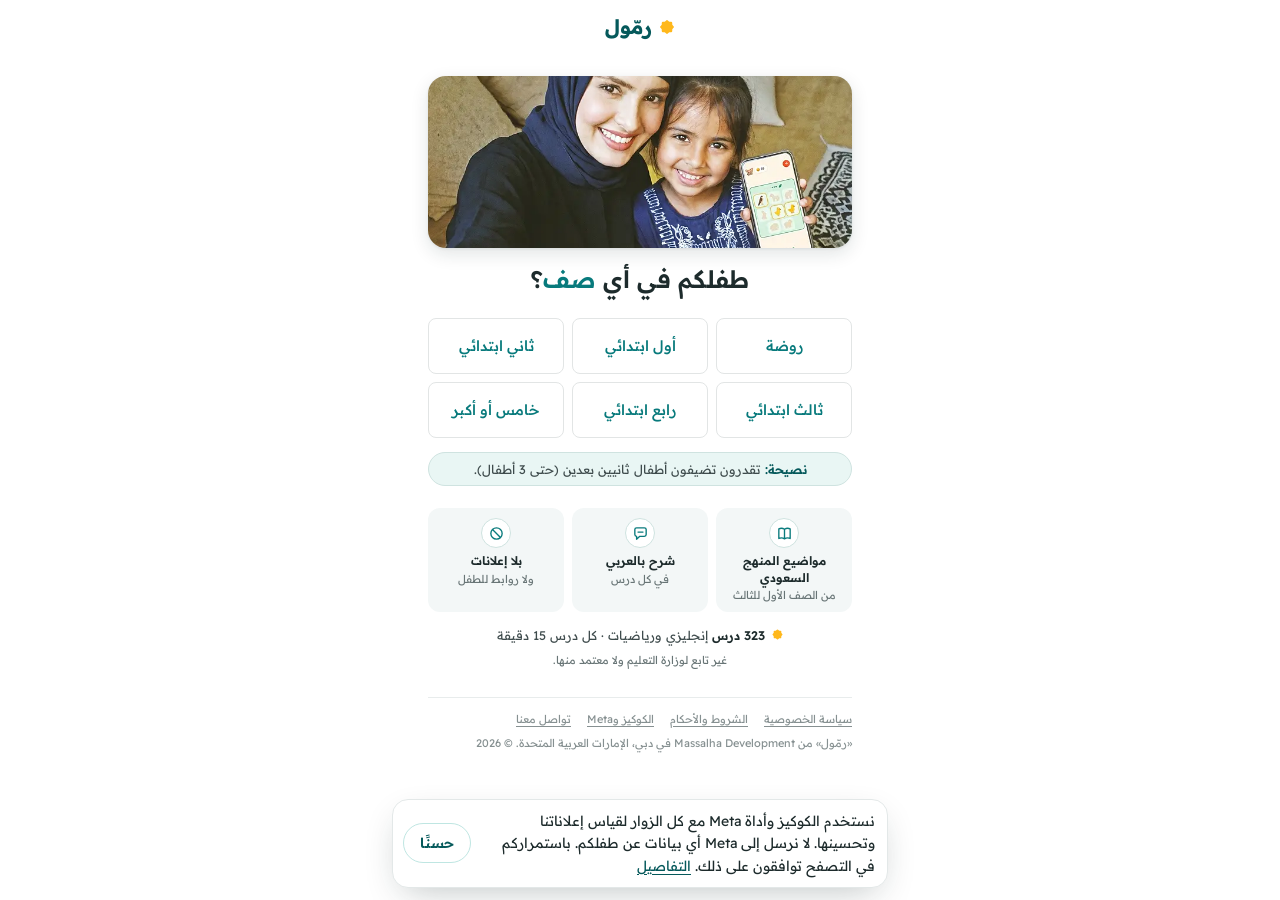
==== commit 9aa18a11: "Funnel: Reading.com-style flow (badges, method screen, gift code, discount paywall with timer), fami" ====
--- a/index.html
+++ b/index.html
@@ -19,8 +19,8 @@
     <link rel="icon" href="./favicon.svg" type="image/svg+xml" />
     <!-- the Meta Pixel loads on every first page load (src/track.ts): open the connection early -->
     <link rel="preconnect" href="https://connect.facebook.net" />
-    <script type="module" crossorigin src="./assets/index-DjiqMGrD.js"></script>
-    <link rel="stylesheet" crossorigin href="./assets/index-D2NKIX3u.css">
+    <script type="module" crossorigin src="./assets/index-8sPf9ELi.js"></script>
+    <link rel="stylesheet" crossorigin href="./assets/index-BzCAGAgr.css">
   </head>
   <body>
     <div id="app">
--- a/assets/index-BzCAGAgr.css
+++ b/assets/index-BzCAGAgr.css
@@ -0,0 +1 @@
+@font-face{font-family:Readex Pro Variable;font-style:normal;font-display:swap;font-weight:160 700;src:url(./readex-pro-arabic-wght-normal-DiwT_uOQ.woff2)format("woff2-variations");unicode-range:U+6??,U+750-77F,U+870-88E,U+890-891,U+897-8E1,U+8E3-8FF,U+200C-200E,U+2010-2011,U+204F,U+2E41,U+FB50-FDFF,U+FE70-FE74,U+FE76-FEFC,U+102E0-102FB,U+10E60-10E7E,U+10EC2-10EC4,U+10EFC-10EFF,U+1EE00-1EE03,U+1EE05-1EE1F,U+1EE21-1EE22,U+1EE24,U+1EE27,U+1EE29-1EE32,U+1EE34-1EE37,U+1EE39,U+1EE3B,U+1EE42,U+1EE47,U+1EE49,U+1EE4B,U+1EE4D-1EE4F,U+1EE51-1EE52,U+1EE54,U+1EE57,U+1EE59,U+1EE5B,U+1EE5D,U+1EE5F,U+1EE61-1EE62,U+1EE64,U+1EE67-1EE6A,U+1EE6C-1EE72,U+1EE74-1EE77,U+1EE79-1EE7C,U+1EE7E,U+1EE80-1EE89,U+1EE8B-1EE9B,U+1EEA1-1EEA3,U+1EEA5-1EEA9,U+1EEAB-1EEBB,U+1EEF0-1EEF1}@font-face{font-family:Readex Pro Variable;font-style:normal;font-display:swap;font-weight:160 700;src:url(./readex-pro-vietnamese-wght-normal-Do5Nl5oc.woff2)format("woff2-variations");unicode-range:U+102-103,U+110-111,U+128-129,U+168-169,U+1A0-1A1,U+1AF-1B0,U+300-301,U+303-304,U+308-309,U+323,U+329,U+1EA0-1EF9,U+20AB}@font-face{font-family:Readex Pro Variable;font-style:normal;font-display:swap;font-weight:160 700;src:url(./readex-pro-latin-ext-wght-normal-CsYMu49W.woff2)format("woff2-variations");unicode-range:U+100-2BA,U+2BD-2C5,U+2C7-2CC,U+2CE-2D7,U+2DD-2FF,U+304,U+308,U+329,U+1D00-1DBF,U+1E00-1E9F,U+1EF2-1EFF,U+2020,U+20A0-20AB,U+20AD-20C0,U+2113,U+2C60-2C7F,U+A720-A7FF}@font-face{font-family:Readex Pro Variable;font-style:normal;font-display:swap;font-weight:160 700;src:url(./readex-pro-latin-wght-normal--ekFhJJC.woff2)format("woff2-variations");unicode-range:U+??,U+131,U+152-153,U+2BB-2BC,U+2C6,U+2DA,U+2DC,U+304,U+308,U+329,U+2000-206F,U+20AC,U+2122,U+2191,U+2193,U+2212,U+2215,U+FEFF,U+FFFD}:root{--lightningcss-light:initial;--lightningcss-dark: ;color-scheme:light;--cream:#fff;--cream-deep:#f3f7f7;--surface:#fff;--ink:#1d2b2c;--ink-soft:#3e4b4c;--muted:#687576;--edge:#e3e8e8;--tile:#f2f8f7;--tile-edge:#cfe3e0;--teal:#087a7c;--teal-dark:#05595b;--teal-light:#bfe6e2;--teal-wash:#e9f6f4;--saffron:#ffb81c;--saffron-wash:#fff1cc;--coral:#f0531f;--coral-top:#f66b39;--coral-edge:#c9400f;--green:#1f9d57;--blue:#2d6cdf;--blue-wash:#eaf1fd;--r:16px;--r-sm:12px;--r-pill:999px;--lift:0 1px 2px #1428280a;--lift-hi:0 2px 10px -4px #1428281a;--lift-on:none;--lift-press:none;--fs-xl:23px;--fs-lg:18px;--fs-md:16px;--fs-sm:14px;--fs-xs:12.5px;--ease:cubic-bezier(.2, .9, .3, 1);--settle:cubic-bezier(.2, .9, .3, 1);--leave:cubic-bezier(.4, 0, 1, 1);--glide:cubic-bezier(.45, 0, .25, 1);--pop:cubic-bezier(.34, 1.4, .64, 1);--font:"Readex Pro Variable", "Readex Pro", system-ui, -apple-system, "Segoe UI", Tahoma, sans-serif;--head:var(--font);--gutter:20px;--max:480px;font-family:var(--font);font-size:var(--fs-md);color:var(--ink);background:var(--cream);-webkit-font-smoothing:antialiased;-moz-osx-font-smoothing:grayscale;-webkit-text-size-adjust:100%;-moz-text-size-adjust:100%;text-size-adjust:100%;font-weight:400;line-height:1.65}*,:before,:after{box-sizing:border-box}html,body{min-height:100%;margin:0}html{background:var(--cream)}body{-webkit-tap-highlight-color:transparent;background:var(--surface);overflow-x:hidden}body:before{content:"";z-index:-1;pointer-events:none;background-image:url("data:image/svg+xml,%3Csvg xmlns='http://www.w3.org/2000/svg' width='180' height='180'%3E%3Cfilter id='n'%3E%3CfeTurbulence type='fractalNoise' baseFrequency='.8' numOctaves='2' stitchTiles='stitch'/%3E%3CfeColorMatrix values='0 0 0 0 .42 0 0 0 0 .3 0 0 0 0 .15 0 0 0 .7 0'/%3E%3C/filter%3E%3Crect width='100%25' height='100%25' filter='url(%23n)' opacity='.1'/%3E%3C/svg%3E"),radial-gradient(120% 60% at 100% 0,#ffb81c21,#ffb81c00 60%),radial-gradient(90% 50% at 0 100%,#087a7c12,#087a7c00 65%);background-size:180px 180px,100% 100%,100% 100%;display:none;position:fixed;top:0;bottom:0;left:0;right:0}h1,h2,h3{color:var(--ink);letter-spacing:0}b,strong{font-weight:600}button,input{font:inherit;color:inherit}button{cursor:pointer}a{color:var(--teal-dark);text-underline-offset:3px}:focus-visible{outline:3px solid var(--saffron);outline-offset:2px}h1:focus{outline:none}.sr-only{clip:rect(0 0 0 0);white-space:nowrap;width:1px;height:1px;overflow:hidden;position:absolute!important}.icon{flex:none;width:1.15em;height:1.15em}.ltr{direction:ltr;unicode-bidi:isolate}[hidden]{display:none!important}#app{min-height:100vh;flex-direction:column;min-height:100dvh;display:flex}.top{z-index:20;background:var(--surface);position:sticky;top:0}.top-inner{max-width:var(--max);padding:6px var(--gutter) 8px;padding-top:max(6px, env(safe-area-inset-top));grid-template-columns:44px 1fr 44px;align-items:center;row-gap:6px;min-height:56px;margin:0 auto;display:grid}.brand{color:var(--teal-dark);grid-area:1/2;justify-self:center;align-items:center;gap:6px;font-size:20px;font-weight:700;line-height:1;display:inline-flex}.brand-mark{width:18px;height:18px;color:var(--saffron)}.back{width:44px;height:44px;color:var(--ink);background:0 0;border:0;border-radius:50%;grid-area:1/1;place-items:center;margin-inline-start:-10px;transition:background .12s;display:grid}.back:active{background:var(--cream-deep)}.back .icon{width:24px;height:24px}.progress{border-radius:var(--r-pill);background:var(--teal-wash);grid-area:2/1/auto/-1;height:3px;overflow:hidden}.progress-fill{height:100%;width:var(--p,0%);border-radius:var(--r-pill);background:linear-gradient(to left, #6cc5bd, var(--teal));min-width:10px;transition:width .35s var(--ease);display:block}.top.dark{background:var(--top-dark,#12393a)}.top.dark .brand,.top.dark .back{color:#fff}.stage{width:100%;max-width:var(--max);flex-direction:column;flex:1;margin:0 auto;display:flex;position:relative}.screen{flex-direction:column;flex:1 0 auto;display:flex}.screen.leaving{pointer-events:none;transition:opacity .14s var(--leave), transform .14s var(--leave);position:absolute;top:0;bottom:auto;left:0;right:0}.screen.leaving.gone{opacity:0;transform:translateY(-8px)scale(.98)}.screen.entering{opacity:0}.screen{transition:opacity .18s var(--settle)}.screen:not(.leaving) .q-title{animation:titleIn .24s var(--settle) both}.screen-body{padding:10px var(--gutter) 32px;flex:1}.screen-foot{z-index:5;padding:16px var(--gutter);padding-bottom:max(18px, calc(env(safe-area-inset-bottom) + 10px));background:linear-gradient(#fff0,#fff 30%);position:sticky;bottom:0}.q-title{font-family:var(--head);font-size:var(--fs-xl);letter-spacing:0;text-align:center;text-wrap:balance;margin:6px 0 14px;font-weight:600;line-height:1.65}.q-sub{max-width:400px;color:var(--ink-soft);text-align:center;text-wrap:pretty;margin:-6px auto 16px;font-size:15px;line-height:1.6}.q-title+.opts{margin-top:14px}.center{text-align:center}.btn-primary{border-radius:var(--r-pill);background:var(--teal);color:#fff;width:100%;min-height:56px;box-shadow:none;border:0;padding:0 20px;font-size:17px;font-weight:600;transition:transform .12s,box-shadow .12s,background .2s,opacity .2s;transform:translateY(0)}@media (hover:hover){.btn-primary:hover:not(:disabled){background:var(--teal-dark)}}.btn-primary:active:not(:disabled){background:var(--teal-dark);box-shadow:none;transform:scale(.985)}.btn-primary:disabled,.btn-primary.is-off{background:var(--teal);opacity:.5;box-shadow:none;color:#fff;cursor:default}.btn-primary.is-off{cursor:pointer}.btn-primary.busy{opacity:.85}.btn-primary.busy:after{content:"";vertical-align:-2px;border:2.5px solid #ffffff80;border-top-color:#fff;border-radius:50%;width:16px;height:16px;margin-inline-start:10px;animation:.8s linear infinite spin;display:inline-block}.btn-secondary{border-radius:var(--r-pill);min-height:44px;color:var(--teal-dark);font-weight:600;font-size:var(--fs-md);text-underline-offset:5px;background:0 0;border:0;margin-top:8px;padding:0 16px;text-decoration:underline;text-decoration-thickness:1.5px;transition:background .18s}.btn-secondary:active{background:var(--cream-deep)}.linkish{color:var(--teal-dark);text-underline-offset:3px;font-size:inherit;background:0 0;border:0;padding:0;text-decoration:underline}.foot-note{text-align:center;font-size:var(--fs-sm);color:var(--muted);margin:14px 0 0}.opts{gap:8px;display:grid}.opt{text-align:center;width:100%;min-height:68px;color:var(--teal);animation:optIn .34s var(--pop) both;animation-delay:calc(var(--i,0) * 45ms + .12s);background:#fff;border:1px solid #e2e5e5;border-radius:8px;justify-content:center;align-items:center;gap:10px;padding:12px 20px;transition:border-color .18s,background .18s,color .18s,transform .12s;display:flex;position:relative}@media (hover:hover){.opt:hover{border-color:#c4cbcc}}.opt:active{transform:scale(.98)}.opt[aria-checked=true]{border-color:var(--ink);color:var(--teal);box-shadow:inset 0 0 0 .5px var(--ink);background:#fff}.opt-text{flex-direction:column;flex:1;align-items:center;display:flex}.opt-label{font-size:16px;font-weight:500;line-height:1.5}.opt-sub{font-size:var(--fs-sm);color:var(--muted);line-height:1.5}.opt-mark{display:none}.opt-mark.square{background:var(--surface);color:#0000;border:1px solid #cfd3d8;border-radius:4px;place-items:center;width:20px;height:20px;margin-top:-10px;transition:all .18s;display:grid;position:absolute;top:50%}.opt-mark.square:not(:-webkit-any(:lang(ae),:lang(ar),:lang(arc),:lang(bcc),:lang(bqi),:lang(ckb),:lang(dv),:lang(fa),:lang(glk),:lang(he),:lang(ku),:lang(mzn),:lang(nqo),:lang(pnb),:lang(ps),:lang(sd),:lang(ug),:lang(ur),:lang(yi))){left:16px}.opt-mark.square:not(:is(:lang(ae),:lang(ar),:lang(arc),:lang(bcc),:lang(bqi),:lang(ckb),:lang(dv),:lang(fa),:lang(glk),:lang(he),:lang(ku),:lang(mzn),:lang(nqo),:lang(pnb),:lang(ps),:lang(sd),:lang(ug),:lang(ur),:lang(yi))){left:16px}.opt-mark.square:-webkit-any(:lang(ae),:lang(ar),:lang(arc),:lang(bcc),:lang(bqi),:lang(ckb),:lang(dv),:lang(fa),:lang(glk),:lang(he),:lang(ku),:lang(mzn),:lang(nqo),:lang(pnb),:lang(ps),:lang(sd),:lang(ug),:lang(ur),:lang(yi)){right:16px}.opt-mark.square:is(:lang(ae),:lang(ar),:lang(arc),:lang(bcc),:lang(bqi),:lang(ckb),:lang(dv),:lang(fa),:lang(glk),:lang(he),:lang(ku),:lang(mzn),:lang(nqo),:lang(pnb),:lang(ps),:lang(sd),:lang(ug),:lang(ur),:lang(yi)){right:16px}.opt:has(.opt-mark.square){padding-inline-start:48px;padding-inline-end:48px}.opt-mark .icon{width:14px;height:14px}.opt[aria-checked=true] .opt-mark.square{background:var(--ink);border-color:var(--ink);color:#fff;animation:pop .28s var(--ease)}.opt .chip{flex:none}.chip{background:var(--saffron-wash);color:#7a5200;font-size:var(--fs-xs);white-space:nowrap;border-radius:99px;align-items:center;padding:2px 10px;font-weight:600;line-height:1.7;display:inline-flex}.chip-soft{color:var(--muted);background:#eef2f2;font-weight:500}.chip-save{background:var(--teal-wash);color:var(--teal-dark);margin-inline-start:8px}.reply{background:var(--teal-wash);border:1px solid var(--teal-light);color:var(--ink-soft);text-align:center;text-wrap:pretty;border-radius:12px;justify-content:center;margin-top:14px;padding:12px 16px;font-size:14px;line-height:1.7;display:flex}.reply p{margin:0}.reply b{color:var(--ink);font-weight:600}.screen-foot>.reply{margin:0 0 10px}.reply.pop{animation:rise .35s var(--ease)}.soft-note{color:var(--muted);font-size:var(--fs-sm);margin:16px 0 0}.soft-note.boxed{border-radius:var(--r);background:var(--cream-deep);padding:14px 16px}.seg-group{grid-template-columns:1fr 1fr;gap:10px;margin-bottom:14px;display:grid}.seg{border-radius:var(--r);border:1.5px solid var(--edge);min-height:52px;box-shadow:var(--lift);background:var(--surface);font-weight:600;font-size:var(--fs-md);transition:all .18s}.seg[aria-checked=true]{border-color:var(--teal);background:var(--teal-wash);color:var(--teal-dark);box-shadow:var(--lift-on)}.field{border-radius:var(--r-pill);width:100%;min-height:58px;box-shadow:none;font-size:var(--fs-lg);background:#f7f9f9;border:1.5px solid #dfe5e5;padding:12px 20px;font-weight:500;transition:border-color .18s,box-shadow .18s}.field:focus{border-color:var(--teal);background:var(--surface);outline:none;box-shadow:0 0 0 4px #087a7c1f}.field::placeholder{color:#98a3a4;font-weight:400}.ltr-field{text-align:left;direction:ltr}.ltr-field::placeholder{text-align:left}.field-hint{min-height:1.4em;font-size:var(--fs-sm);color:#a5410f;margin:6px 2px 0}.privacy-line{font-size:var(--fs-sm);color:var(--muted);align-items:flex-start;gap:8px;margin:12px 0 0;display:flex}.privacy-line .icon{color:var(--teal);margin-top:4px}.consent-check{border-radius:var(--r);background:var(--surface);border:1px solid var(--edge);box-shadow:var(--lift);font-size:var(--fs-sm);cursor:pointer;align-items:flex-start;gap:12px;margin-top:18px;padding:14px;line-height:1.7;display:flex}.check{-webkit-appearance:none;appearance:none;background:var(--surface);border:1.5px solid #c4d3d2;border-radius:8px;flex:none;place-items:center;width:26px;height:26px;margin:2px 0 0;transition:all .15s;display:grid}.check:checked{background:var(--teal);border-color:var(--teal)}.check:checked:after{content:"";border:3px solid #fff;border-width:0 3px 3px 0;width:7px;height:13px;transform:rotate(45deg)translate(-1px,-1px)}.trap{opacity:0;width:1px;height:1px;position:absolute}.trap:not(:-webkit-any(:lang(ae),:lang(ar),:lang(arc),:lang(bcc),:lang(bqi),:lang(ckb),:lang(dv),:lang(fa),:lang(glk),:lang(he),:lang(ku),:lang(mzn),:lang(nqo),:lang(pnb),:lang(ps),:lang(sd),:lang(ug),:lang(ur),:lang(yi))){left:-9999px}.trap:not(:is(:lang(ae),:lang(ar),:lang(arc),:lang(bcc),:lang(bqi),:lang(ckb),:lang(dv),:lang(fa),:lang(glk),:lang(he),:lang(ku),:lang(mzn),:lang(nqo),:lang(pnb),:lang(ps),:lang(sd),:lang(ug),:lang(ur),:lang(yi))){left:-9999px}.trap:-webkit-any(:lang(ae),:lang(ar),:lang(arc),:lang(bcc),:lang(bqi),:lang(ckb),:lang(dv),:lang(fa),:lang(glk),:lang(he),:lang(ku),:lang(mzn),:lang(nqo),:lang(pnb),:lang(ps),:lang(sd),:lang(ug),:lang(ur),:lang(yi)){right:-9999px}.trap:is(:lang(ae),:lang(ar),:lang(arc),:lang(bcc),:lang(bqi),:lang(ckb),:lang(dv),:lang(fa),:lang(glk),:lang(he),:lang(ku),:lang(mzn),:lang(nqo),:lang(pnb),:lang(ps),:lang(sd),:lang(ug),:lang(ur),:lang(yi)){right:-9999px}.form-error{color:#a5410f;font-size:var(--fs-sm);margin:12px 0 0}.form-error:empty{display:none}.hero-cat{align-items:flex-end;gap:4px;margin:0 -6px 4px;display:flex}.cat-wrap{width:132px;animation:catIn .6s var(--ease) both;flex:none}.cat-wrap.big{width:168px;margin:0 auto}.sandcat{width:100%;height:auto;display:block;overflow:visible}.bubble{background:var(--surface);border:1px solid var(--edge);border-radius:var(--r) var(--r) 6px var(--r);font-size:var(--fs-md);box-shadow:var(--lift);animation:rise .4s var(--ease) .2s both;flex:1;margin:0 0 54px;padding:12px 14px;line-height:1.6;position:relative}.word{opacity:0;animation:.3s forwards wordIn;animation-delay:calc(var(--w) * var(--wd) + .35s)}.build{text-align:center;padding-top:8vh}.build .q-title{margin-top:14px}.build-list{text-align:start;gap:10px;max-width:400px;margin:22px auto 0;padding:0;list-style:none;display:grid}.build-list li{border-radius:var(--r);background:var(--surface);border:1px solid var(--edge);box-shadow:var(--lift);opacity:.35;transition:opacity .35s ease, transform .35s var(--ease), border-color .35s ease;align-items:center;gap:10px;padding:12px 14px;font-weight:500;display:flex;transform:translateY(6px)}.build-list li.on{opacity:1;border-color:var(--teal-light);transform:none}.tick{color:#0000;background:#e8eeee;border-radius:50%;flex:none;place-items:center;width:26px;height:26px;transition:all .3s;display:grid}.tick .icon{width:16px;height:16px}.build-list li.on .tick{background:var(--teal);color:#fff;animation:pop .3s var(--ease)}.eyebrow{color:var(--teal-dark);font-weight:600;font-size:var(--fs-sm);align-items:center;gap:6px;margin:8px 0 0;display:inline-flex}.eyebrow .icon{color:var(--saffron)}.meta-chips{flex-wrap:wrap;gap:6px;margin:4px 0 14px;padding:0;list-style:none;display:flex}.meta-chips li{background:var(--cream-deep);font-size:var(--fs-sm);border-radius:99px;padding:3px 12px;font-weight:500}.aligned{border-radius:var(--r);background-image:linear-gradient(to bottom, #0b8b8d, var(--teal));background:var(--teal);color:#fff;font-weight:600;font-size:var(--fs-md);align-items:center;gap:10px;padding:14px 16px;line-height:1.55;display:flex;box-shadow:inset 0 1px #ffffff2e,0 12px 24px -14px #05595b99}.aligned p{margin:0}.aligned .icon{width:26px;height:26px;color:var(--saffron)}.subject h2{font-size:var(--fs-lg);align-items:center;gap:8px;margin:0;display:flex}.subject h2:before{content:"";background:var(--accent);border-radius:3px;width:12px;height:12px;transform:rotate(45deg)}.subject-en{--accent:var(--blue);--accent-wash:var(--blue-wash)}.subject-math{--accent:var(--teal);--accent-wash:var(--teal-wash)}.count{font-size:var(--fs-sm);color:var(--muted);font-weight:500}.topic-en{font-weight:500;font-size:var(--fs-sm);color:var(--accent);margin-inline-start:8px}.topic-extra{font-size:var(--fs-sm);color:var(--muted);align-items:center;gap:6px;display:flex;margin-top:4px!important}.legend{font-size:var(--fs-sm);color:var(--muted);margin:12px 0 0}.plan-note{border-radius:var(--r);background:var(--cream-deep);font-size:var(--fs-md);margin:16px 0 0;padding:14px 16px}.block{margin-top:32px}.block h2{font-family:var(--head);font-size:var(--fs-lg);margin:0 0 12px;line-height:1.5}.day-steps{counter-reset:d;gap:10px;margin:0;padding:0;list-style:none;display:grid}.day-steps li{counter-increment:d;padding:12px 14px;border-radius:var(--r);background:var(--surface);border:1px solid var(--edge);box-shadow:var(--lift);flex-direction:column;padding-inline-start:52px;display:flex;position:relative}.day-steps li:before{content:counter(d);background:var(--saffron);width:28px;height:28px;color:var(--ink);font-weight:600;font-size:var(--fs-sm);border-radius:50%;place-items:center;display:grid;position:absolute;top:50%;transform:translateY(-50%)}.day-steps li:not(:-webkit-any(:lang(ae),:lang(ar),:lang(arc),:lang(bcc),:lang(bqi),:lang(ckb),:lang(dv),:lang(fa),:lang(glk),:lang(he),:lang(ku),:lang(mzn),:lang(nqo),:lang(pnb),:lang(ps),:lang(sd),:lang(ug),:lang(ur),:lang(yi))):before{left:12px}.day-steps li:not(:is(:lang(ae),:lang(ar),:lang(arc),:lang(bcc),:lang(bqi),:lang(ckb),:lang(dv),:lang(fa),:lang(glk),:lang(he),:lang(ku),:lang(mzn),:lang(nqo),:lang(pnb),:lang(ps),:lang(sd),:lang(ug),:lang(ur),:lang(yi))):before{left:12px}.day-steps li:-webkit-any(:lang(ae),:lang(ar),:lang(arc),:lang(bcc),:lang(bqi),:lang(ckb),:lang(dv),:lang(fa),:lang(glk),:lang(he),:lang(ku),:lang(mzn),:lang(nqo),:lang(pnb),:lang(ps),:lang(sd),:lang(ug),:lang(ur),:lang(yi)):before{right:12px}.day-steps li:is(:lang(ae),:lang(ar),:lang(arc),:lang(bcc),:lang(bqi),:lang(ckb),:lang(dv),:lang(fa),:lang(glk),:lang(he),:lang(ku),:lang(mzn),:lang(nqo),:lang(pnb),:lang(ps),:lang(sd),:lang(ug),:lang(ur),:lang(yi)):before{right:12px}.day-steps b{font-size:var(--fs-md)}.day-steps span{font-size:var(--fs-sm);color:var(--muted)}.ticks{gap:10px;margin:0;padding:0;list-style:none;display:grid}.ticks li{font-size:var(--fs-md);align-items:flex-start;gap:10px;display:flex}.ticks .icon{color:var(--green);margin-top:4px}.ticks.soft .icon{color:var(--teal)}.ticks.soft{border-radius:var(--r);background:var(--surface);border:1px solid var(--edge);box-shadow:var(--lift);margin-top:18px;padding:16px 18px}.fine{font-size:var(--fs-sm);color:var(--muted);margin:20px 0 0}.demo-note{border-radius:var(--r);background:var(--saffron-wash);color:#6b4800;font-size:var(--fs-sm);margin:0 0 12px;padding:10px 14px;font-weight:500}.plans{gap:14px;display:grid}.plan-card{text-align:start;border-radius:var(--r);border:1.5px solid var(--edge);background:var(--surface);width:100%;min-height:88px;box-shadow:var(--lift);animation:rise .4s var(--ease) both;animation-delay:calc(var(--i,0) * 70ms);align-items:center;gap:12px;padding:18px;transition:border-color .18s,background .18s;display:flex}.plan-card[aria-checked=true]{border-color:var(--teal);background:var(--teal-wash);box-shadow:var(--lift-on)}.plan-card.skeleton{background:linear-gradient(90deg,#fff 0%,#eef3f3 50%,#fff 100%) 0 0/200% 100%;min-height:84px;animation:1.2s linear infinite shimmer}.plan-radio{background:var(--cream);border:1.5px solid #c4d3d2;border-radius:50%;flex:none;width:24px;height:24px;position:relative}.plan-card[aria-checked=true] .plan-radio{border-color:var(--teal);background:var(--surface)}.plan-card[aria-checked=true] .plan-radio:after{content:"";background:var(--teal);border-radius:50%;position:absolute;top:4px;bottom:4px;left:4px;right:4px}.plan-main{flex-direction:column;flex:1;gap:2px;display:flex}.plan-name{font-weight:600;font-size:var(--fs-lg);flex-wrap:wrap;align-items:center;row-gap:4px;display:flex}.plan-sub{font-size:var(--fs-sm);color:var(--muted)}.timeline{margin:0;padding:0;list-style:none;position:relative}.timeline li{gap:12px;padding-bottom:14px;display:flex;position:relative}.timeline li:last-child{padding-bottom:0}.timeline li:not(:last-child):after{content:"";background:var(--teal-light);border-radius:3px;width:3px;position:absolute;top:38px;bottom:2px}.timeline li:not(:last-child):not(:-webkit-any(:lang(ae),:lang(ar),:lang(arc),:lang(bcc),:lang(bqi),:lang(ckb),:lang(dv),:lang(fa),:lang(glk),:lang(he),:lang(ku),:lang(mzn),:lang(nqo),:lang(pnb),:lang(ps),:lang(sd),:lang(ug),:lang(ur),:lang(yi))):after{left:17px}.timeline li:not(:last-child):not(:is(:lang(ae),:lang(ar),:lang(arc),:lang(bcc),:lang(bqi),:lang(ckb),:lang(dv),:lang(fa),:lang(glk),:lang(he),:lang(ku),:lang(mzn),:lang(nqo),:lang(pnb),:lang(ps),:lang(sd),:lang(ug),:lang(ur),:lang(yi))):after{left:17px}.timeline li:not(:last-child):-webkit-any(:lang(ae),:lang(ar),:lang(arc),:lang(bcc),:lang(bqi),:lang(ckb),:lang(dv),:lang(fa),:lang(glk),:lang(he),:lang(ku),:lang(mzn),:lang(nqo),:lang(pnb),:lang(ps),:lang(sd),:lang(ug),:lang(ur),:lang(yi)):after{right:17px}.timeline li:not(:last-child):is(:lang(ae),:lang(ar),:lang(arc),:lang(bcc),:lang(bqi),:lang(ckb),:lang(dv),:lang(fa),:lang(glk),:lang(he),:lang(ku),:lang(mzn),:lang(nqo),:lang(pnb),:lang(ps),:lang(sd),:lang(ug),:lang(ur),:lang(yi)):after{right:17px}.tl-dot{background:var(--teal-wash);width:36px;height:36px;color:var(--teal-dark);border-radius:50%;flex:none;place-items:center;display:grid}.timeline li:first-child .tl-dot{background:var(--teal);color:#fff}.timeline b{font-size:var(--fs-md)}.timeline p{font-size:var(--fs-sm);color:var(--muted);margin:0}.terms{font-size:var(--fs-sm);color:var(--muted);margin:24px 0 0;line-height:1.75}.done-hero{padding-top:8px}.steps{gap:14px;margin:18px 0 0;padding:0;list-style:none;display:grid}.steps li{border-radius:var(--r);background:var(--surface);border:1px solid var(--edge);box-shadow:var(--lift);gap:12px;padding:18px;display:flex}.steps b{font-size:var(--fs-md);display:block}.steps p{color:var(--muted);font-size:var(--fs-sm);margin:4px 0 0}.step-num{background:linear-gradient(to bottom, #0b8b8d, var(--teal));color:#fff;border-radius:50%;flex:none;place-items:center;width:32px;height:32px;font-weight:600;display:grid}.btn-store{border-radius:var(--r);background:var(--ink);color:#fff;align-items:center;gap:8px;margin-top:10px;padding:10px 18px;font-weight:600;text-decoration:none;display:inline-flex;box-shadow:inset 0 1px #ffffff24,0 10px 20px -12px #1d2b2c99}.btn-store .icon{width:20px;height:20px}.email-pill{background:var(--teal-wash);word-break:break-all;border-radius:99px;padding:4px 12px;font-weight:600;display:inline-block;color:var(--teal-dark)!important;margin-top:8px!important}.help{font-size:var(--fs-sm);color:var(--muted);text-align:center;margin:18px 0 0}.site-foot{border-top:1px solid var(--edge);font-size:var(--fs-sm);color:var(--muted);margin-top:40px;padding-top:18px}.foot-links{flex-wrap:wrap;gap:6px 16px;display:flex}.foot-links a,.foot-links .linkish{color:var(--muted)}.foot-legal{margin:10px 0 0}.cookie-note{z-index:50;left:12px;right:12px;bottom:max(12px, env(safe-area-inset-bottom));border-radius:var(--r);background:var(--surface);border:1px solid var(--edge);max-width:496px;animation:rise .35s var(--ease) both;align-items:center;gap:10px;margin:0 auto;padding:10px 12px 10px 10px;display:flex;position:fixed;box-shadow:0 12px 36px -12px #1428284d}.cookie-note.out{opacity:0;transition:all .25s;transform:translateY(12px)}.cookie-note-text{font-size:var(--fs-sm);flex:1;margin:0;line-height:1.6}.cookie-note-ok{border-radius:var(--r-pill);border:1.5px solid var(--teal-light);background:var(--surface);min-height:40px;color:var(--teal-dark);font-weight:600;font-size:var(--fs-sm);flex:none;padding:0 16px}.cookie-note-ok:active{background:var(--teal-wash)}.is-first .screen-body{padding-top:4px}.is-first .q-title{margin-top:4px}.card-note{border-radius:var(--r);background:var(--surface);border:1px solid var(--teal-light);box-shadow:var(--lift);animation:rise .3s var(--settle);margin-top:14px;padding:16px}.card-note p{font-size:var(--fs-md);margin:0 0 12px;line-height:1.7}.card-note .btn-secondary{margin-top:0}.other-link{font-size:var(--fs-md);margin-top:14px;display:inline-block}.btn-secondary.wide{width:100%;min-height:50px;margin-top:12px}.opt.dim{opacity:.55}.date-strip{border-radius:var(--r-sm);background:var(--cream-deep);font-size:var(--fs-sm);color:var(--muted);margin:0 0 14px;padding:8px 12px}.week-label{margin:0 0 8px;font-weight:600}.week-chips{gap:12px;display:grid}.week-chip{border-radius:var(--r);background:var(--surface);border:1px solid var(--edge);box-shadow:var(--lift);border-inline-start:6px solid var(--accent);animation:optIn .34s var(--pop) both;grid-template-columns:auto 1fr auto;align-items:center;gap:10px;padding:14px 16px;display:grid}.week-chip.en{--accent:var(--blue)}.week-chip.math{--accent:var(--teal);animation-delay:60ms}.week-chip b{color:var(--accent);font-size:var(--fs-sm)}.week-chip span{font-weight:600}.week-chip small{color:var(--muted);font-size:var(--fs-xs);background:#eef2f2;border-radius:99px;padding:1px 8px}.week-edit{border-radius:var(--r);background:var(--surface);border:1px solid var(--edge);box-shadow:var(--lift);animation:rise .3s var(--settle);margin-top:14px;padding:14px}.mini-list{gap:6px;margin-top:12px;display:grid}.mini-title{font-weight:600;font-size:var(--fs-sm);color:var(--muted);margin:0}.mini-opt{text-align:start;border-radius:var(--r-sm);border:1px solid var(--edge);background:var(--cream);min-height:44px;font-size:var(--fs-md);padding:8px 12px}.mini-opt[aria-checked=true]{border-color:var(--teal);background:var(--teal-wash);color:var(--teal-dark);font-weight:600}.field-label{font-weight:600;font-size:var(--fs-sm);margin:0 0 6px;display:block}.consent-line{font-size:var(--fs-sm);color:var(--muted);margin:14px 0 0;line-height:1.75}.build-star{width:120px;height:120px;margin:0 auto}.star-build{width:100%;height:100%;overflow:visible}.star-build .core{fill:var(--teal);opacity:0;transition:opacity .4s var(--settle)}.star-build .piece{fill:var(--saffron);opacity:0;transition:opacity .3s var(--settle), translate .42s var(--pop);transition-delay:calc(var(--k) * var(--dur,5.5s) / 9);translate:0 -10px}.star-build .eye{fill:var(--cream);opacity:0;transition:opacity .3s;transition-delay:calc(var(--dur,5.5s) * .9)}.star-build.go .core,.star-build.go .eye{opacity:1}.star-build.go .piece{opacity:1;translate:0}.week-cards{gap:12px;display:grid}.week-card{border-radius:var(--r);background:var(--surface);border:1px solid var(--edge);box-shadow:var(--lift);border-inline-start:6px solid var(--accent);animation:optIn .36s var(--pop) both;padding:14px 16px}.week-card.en{--accent:var(--blue)}.week-card.math{--accent:var(--teal);animation-delay:70ms}.wc-head{color:var(--accent);margin:0 0 6px;font-weight:600}.week-card ul{font-size:var(--fs-md);margin:0;padding-inline-start:20px}.week-card li::marker{color:var(--accent)}.subject{border-radius:var(--r);background:var(--surface);border:1px solid var(--edge);box-shadow:var(--lift);padding:18px}.term-map{margin:0;padding:0;list-style:none;position:relative}.term-map li{animation:optIn .34s var(--pop) both;animation-delay:calc(var(--i,0) * 45ms + .1s);align-items:center;gap:10px;padding:8px 0;display:flex;position:relative}.term-map li:not(:last-child):after{content:"";background:#e8eeee;width:2px;position:absolute;top:34px;bottom:-8px}.term-map li:not(:last-child):not(:-webkit-any(:lang(ae),:lang(ar),:lang(arc),:lang(bcc),:lang(bqi),:lang(ckb),:lang(dv),:lang(fa),:lang(glk),:lang(he),:lang(ku),:lang(mzn),:lang(nqo),:lang(pnb),:lang(ps),:lang(sd),:lang(ug),:lang(ur),:lang(yi))):after{left:12px}.term-map li:not(:last-child):not(:is(:lang(ae),:lang(ar),:lang(arc),:lang(bcc),:lang(bqi),:lang(ckb),:lang(dv),:lang(fa),:lang(glk),:lang(he),:lang(ku),:lang(mzn),:lang(nqo),:lang(pnb),:lang(ps),:lang(sd),:lang(ug),:lang(ur),:lang(yi))):after{left:12px}.term-map li:not(:last-child):-webkit-any(:lang(ae),:lang(ar),:lang(arc),:lang(bcc),:lang(bqi),:lang(ckb),:lang(dv),:lang(fa),:lang(glk),:lang(he),:lang(ku),:lang(mzn),:lang(nqo),:lang(pnb),:lang(ps),:lang(sd),:lang(ug),:lang(ur),:lang(yi)):after{right:12px}.term-map li:not(:last-child):is(:lang(ae),:lang(ar),:lang(arc),:lang(bcc),:lang(bqi),:lang(ckb),:lang(dv),:lang(fa),:lang(glk),:lang(he),:lang(ku),:lang(mzn),:lang(nqo),:lang(pnb),:lang(ps),:lang(sd),:lang(ug),:lang(ur),:lang(yi)):after{right:12px}.term-map .tile{color:#d5dfdf;z-index:1;flex:none;width:26px;height:26px;position:relative}.term-map .tile .icon{width:100%;height:100%}.term-map li.past .tile{color:var(--accent-wash)}.term-map li.now .tile{color:var(--accent)}.tm-text{font-size:var(--fs-md);flex-wrap:wrap;flex:1;align-items:center;gap:4px 8px;display:flex}.term-map li.now .tm-text{font-weight:600}.now-tag{background:var(--accent);color:#fff;font-size:var(--fs-xs);border-radius:99px;flex:none;padding:1px 10px;font-weight:600}.next-term{border-radius:var(--r);background:var(--cream-deep);padding:14px 16px}.next-term p{font-size:var(--fs-sm);color:var(--ink-soft);margin:4px 0 0}.day-steps li{justify-content:center;min-height:52px}.values{margin:4px 0 18px}.plan-price{font-weight:600;font-size:var(--fs-md)}.pay-marks{flex-wrap:wrap;gap:8px;margin:14px 0 0;display:flex}.pay-marks span{border-radius:var(--r-sm);border:1px solid var(--edge);background:var(--surface);font-size:var(--fs-sm);color:var(--muted);padding:4px 12px;font-weight:600}.timeline-wrap:not(:empty){border-radius:var(--r);background:var(--surface);border:1px solid var(--edge);box-shadow:var(--lift);margin-top:18px;padding:16px}.app-link-mock{background:var(--cream);border:1.5px dashed var(--teal);border-radius:99px;padding:6px 14px;font-weight:500;display:inline-block;color:var(--ink)!important;margin:8px 0 0!important}.app-link-mock u{color:var(--teal-dark);font-weight:600}.qr{text-align:center;width:148px;margin-top:12px}.qr svg{border-radius:var(--r-sm);background:#fff;width:148px;height:148px;display:block}.qr small{color:var(--muted);font-size:var(--fs-xs)}.done-mark{background:linear-gradient(to bottom, #0b8b8d, var(--teal));width:72px;height:72px;box-shadow:0 1px 0 #fff3 inset, 0 4px 0 var(--teal-dark), 0 16px 28px -14px #05595b99;color:#fff;animation:pop .4s var(--pop);border-radius:50%;place-items:center;margin:8vh auto 8px;display:grid}.done-mark .icon{width:40px;height:40px}@keyframes titleIn{0%{opacity:0;transform:translateY(16px)}to{opacity:1;transform:none}}@keyframes optIn{0%{opacity:0;transform:translateY(20px)}to{opacity:1;transform:none}}@keyframes rise{0%{opacity:0;transform:translateY(10px)}to{opacity:1;transform:none}}@keyframes pop{0%{transform:scale(.6)}70%{transform:scale(1.12)}to{transform:scale(1)}}@keyframes wordIn{0%{opacity:0;filter:blur(2px)}to{opacity:1;filter:none}}@keyframes catIn{0%{opacity:0;transform:translateY(16px)scale(.92)}to{opacity:1;transform:none}}@keyframes spin{to{transform:rotate(360deg)}}@keyframes shimmer{to{background-position:-200% 0}}@media (prefers-reduced-motion:reduce){*,:before,:after{transition-duration:.01ms!important;animation-duration:.01ms!important;animation-iteration-count:1!important;animation-delay:0s!important}}@media (min-width:560px){:root{--gutter:28px;--fs-xl:24px}}@media (max-width:360px){:root{--gutter:16px;--fs-xl:21px;--fs-md:15.5px}.brand{font-size:var(--fs-md)}.cat-wrap{width:110px}}.p2g{border-radius:var(--r);background:var(--surface);border:1px solid var(--edge);box-shadow:var(--lift-hi);margin:14px 0 0;padding:14px 12px 12px;position:relative}.p2g-stage{grid-template-columns:minmax(0,1fr) 42px minmax(0,1fr);align-items:center;gap:4px;display:grid}.p2g-page{border:1px solid var(--edge);transition:transform .3s var(--settle);background-color:#fffdf7;background-image:repeating-linear-gradient(#0000 0 23px,#f3e9d6 23px 24px);border-radius:6px;padding:9px 9px 7px;position:relative;transform:rotate(-2deg);box-shadow:0 2px #1428280f,0 8px 16px -10px #1428284d}.is-snap .p2g-page{transform:rotate(0)scale(.96)}.p2g-title{font-family:var(--head);font-weight:600;font-size:var(--fs-sm);color:var(--teal-dark);text-align:center;margin:0 0 4px}.p2g-rows{gap:2px;margin:0;padding:0;list-style:none;display:grid}.p2g-rows li{font-size:var(--fs-sm);align-items:center;gap:6px;font-weight:600;line-height:1.6;display:flex}.p2g-sticker{flex:none;display:block}.p2g-rows .p2g-sticker{width:24px;height:24px}.p2g-dots{border-bottom:2px dotted #cdbb9a;flex:1;min-width:8px;margin-top:10px}.p2g-flash{opacity:0;pointer-events:none;background:#fff;border-radius:8px;position:absolute;top:-6px;bottom:-6px;left:-6px;right:-6px}.is-snap .p2g-flash{animation:.34s ease-out p2gFlash}.p2g-corner{border:3px solid var(--teal);width:14px;height:14px;transition:opacity .3s .15s;animation:1.8s ease-in-out infinite p2gBreathe;position:absolute}.p2g-corner.c1{border-bottom:0;border-right:0;border-top-left-radius:6px;top:-7px;left:-7px}.p2g-corner.c2{border-bottom:0;border-left:0;border-top-right-radius:6px;top:-7px;right:-7px}.p2g-corner.c3{border-top:0;border-right:0;border-bottom-left-radius:6px;bottom:-7px;left:-7px}.p2g-corner.c4{border-top:0;border-left:0;border-bottom-right-radius:6px;bottom:-7px;right:-7px}.is-snap .p2g-corner{opacity:0;animation:none}.p2g-arrow{color:var(--teal);flex-wrap:wrap;justify-content:center;align-items:center;gap:2px;display:flex}.p2g-star{opacity:.2;width:12px;height:12px;transition:opacity .25s ease, transform .35s var(--pop);transition-delay:calc(var(--k) * .11s);transform:scale(.6)}.p2g-star:nth-child(2){color:var(--saffron)}.p2g-star .icon,.p2g-chev .icon,.p2g-spark .icon{width:100%;height:100%;display:block}.is-fly .p2g-star{opacity:1;transform:none}.p2g-chev{opacity:0;flex-basis:100%;justify-content:center;height:20px;transition:opacity .3s .35s;display:flex}.p2g-chev .icon{width:20px}.is-fly .p2g-chev{opacity:1}.p2g-game{border-radius:var(--r);background:var(--cream);border:3px solid var(--ink);padding:17px 8px 9px;position:relative;box-shadow:0 3px #1d2b2c26}.p2g-notch{background:var(--ink);opacity:.85;border-radius:99px;width:28px;height:5px;margin-left:-14px;position:absolute;top:5px;left:50%}.p2g-prompt{text-align:center;min-height:3em;font-size:var(--fs-sm);place-items:center;margin:0 0 6px;font-weight:600;line-height:1.5;display:grid}.p2g-grid{grid-template-columns:1fr 1fr;gap:6px;display:grid}.p2g-tile{aspect-ratio:1;border-radius:var(--r-sm);background:var(--surface);border:1.5px solid var(--edge);box-shadow:var(--lift);opacity:0;transition:opacity .2s ease, transform .35s var(--pop), border-color .2s ease, box-shadow .2s ease;transition-delay:calc(var(--k) * 90ms), calc(var(--k) * 90ms), 0s, 0s;place-items:center;padding:5px;display:grid;position:relative;transform:scale(.5)}button.p2g-tile{cursor:pointer;font:inherit;color:inherit}.is-game .p2g-tile{opacity:1;transform:none}.p2g-tile .p2g-sticker{width:80%;height:80%}.p2g-tile.right{border-color:var(--green);box-shadow:0 0 0 3px #1f9d5740}.p2g-tile.nudge{animation:.4s p2gNudge}.p2g-spark{top:-7px;width:20px;height:20px;color:var(--saffron);opacity:0;pointer-events:none;position:absolute}.p2g-spark:not(:-webkit-any(:lang(ae),:lang(ar),:lang(arc),:lang(bcc),:lang(bqi),:lang(ckb),:lang(dv),:lang(fa),:lang(glk),:lang(he),:lang(ku),:lang(mzn),:lang(nqo),:lang(pnb),:lang(ps),:lang(sd),:lang(ug),:lang(ur),:lang(yi))){right:-7px}.p2g-spark:not(:is(:lang(ae),:lang(ar),:lang(arc),:lang(bcc),:lang(bqi),:lang(ckb),:lang(dv),:lang(fa),:lang(glk),:lang(he),:lang(ku),:lang(mzn),:lang(nqo),:lang(pnb),:lang(ps),:lang(sd),:lang(ug),:lang(ur),:lang(yi))){right:-7px}.p2g-spark:-webkit-any(:lang(ae),:lang(ar),:lang(arc),:lang(bcc),:lang(bqi),:lang(ckb),:lang(dv),:lang(fa),:lang(glk),:lang(he),:lang(ku),:lang(mzn),:lang(nqo),:lang(pnb),:lang(ps),:lang(sd),:lang(ug),:lang(ur),:lang(yi)){left:-7px}.p2g-spark:is(:lang(ae),:lang(ar),:lang(arc),:lang(bcc),:lang(bqi),:lang(ckb),:lang(dv),:lang(fa),:lang(glk),:lang(he),:lang(ku),:lang(mzn),:lang(nqo),:lang(pnb),:lang(ps),:lang(sd),:lang(ug),:lang(ur),:lang(yi)){left:-7px}.p2g-tile.right .p2g-spark{animation:p2gSpark .9s var(--pop) forwards}.p2g-check{background:var(--teal-wash);width:-moz-fit-content;width:fit-content;max-width:100%;color:var(--teal-dark);font-weight:600;font-size:var(--fs-sm);opacity:0;transition:opacity .3s var(--settle), transform .3s var(--settle);border-radius:99px;justify-content:center;align-items:center;gap:6px;margin:12px auto 0;padding:6px 14px;display:flex;transform:translateY(10px)}.p2g-check .icon{width:18px;height:18px;color:var(--saffron)}.is-check .p2g-check{opacity:1;transform:none}.p2g-steps{gap:6px;margin:12px 0 0;padding:0;list-style:none;display:grid}.p2g-steps li{font-size:var(--fs-sm);opacity:.35;align-items:center;gap:10px;transition:opacity .3s;display:flex}.p2g-steps li.on{opacity:1}.p2g-steps b{background:var(--saffron);width:24px;height:24px;font-size:var(--fs-xs);border-radius:50%;flex:none;place-items:center;display:grid}.p2g-hint{text-align:center;font-size:var(--fs-sm);color:var(--muted);margin:10px 0 0}.p2g-replay{font-size:var(--fs-sm);margin:4px auto 0;display:block}.p2g.mini{box-shadow:var(--lift);margin-top:6px;padding:10px 10px 8px}.p2g.mini .p2g-rows li{font-size:var(--fs-xs)}.p2g.mini .p2g-check{font-size:var(--fs-sm);margin-top:8px}@keyframes p2gFlash{0%{opacity:0}25%{opacity:.85}to{opacity:0}}@keyframes p2gBreathe{0%,to{opacity:.55}50%{opacity:1}}@keyframes p2gNudge{0%,to{transform:none}30%{transform:translate(-4px)}65%{transform:translate(4px)}}@keyframes p2gSpark{0%{opacity:0;transform:scale(.3)rotate(-20deg)}45%{opacity:1;transform:scale(1.2)rotate(0)}to{opacity:0;transform:scale(1)}}.is-intro .hero-cat{margin-bottom:0}.subject-chips{flex-wrap:wrap;gap:6px;margin:6px 0 0;padding:0;list-style:none;display:flex}.subject-chips li{background:var(--surface);border:1px solid var(--teal-light);color:var(--teal-dark);font-weight:600;font-size:var(--fs-sm);border-radius:99px;padding:4px 12px}.scan-subjects .soft-note{font-size:var(--fs-sm);margin-top:10px;line-height:1.65}.ready-card{border-radius:var(--r);background:var(--saffron-wash);padding:18px}.ready-card h2{margin-bottom:6px}.ready-card p{font-size:var(--fs-md);margin:0;line-height:1.7}.ready-card .ready-how{color:var(--muted);font-size:var(--fs-sm);margin-top:8px}.hero-plan{border-radius:var(--r);background:var(--teal-wash);border:1px solid var(--teal-light);padding:18px}.hero-plan>p{font-size:var(--fs-md);margin:12px 0 0;line-height:1.7}.hero-plan>.mini-title{font-size:var(--fs-sm)}.ready-intro>p{font-size:var(--fs-md);margin:0 0 12px;line-height:1.7}.scan-terms{border-radius:var(--r);background:var(--surface);border:1px solid var(--edge);box-shadow:var(--lift);margin-top:14px;padding:14px 16px}.scan-terms-head{font-weight:600;font-size:var(--fs-md);margin:0 0 6px}.scan-terms ul{font-size:var(--fs-sm);color:var(--muted);gap:4px;margin:0;padding-inline-start:18px;line-height:1.6;display:grid}@media (max-width:360px){.p2g{padding-inline-start:8px;padding-inline-end:8px}.p2g-stage{grid-template-columns:minmax(0,1fr) 34px minmax(0,1fr)}.p2g-rows li{font-size:var(--fs-xs);gap:4px}.p2g-rows .p2g-sticker{width:20px;height:20px}.p2g-prompt{font-size:var(--fs-xs)}.p2g-star{width:10px;height:10px}}.course-card{border-radius:var(--r);background:var(--surface);border:1px solid var(--edge);box-shadow:var(--lift);padding:18px}.course-card .ticks .icon{flex:none}.course-card .ready-how{color:var(--muted);font-size:var(--fs-sm);margin:12px 0 0}.price-card{border-radius:var(--r);background:var(--saffron-wash);padding:18px}.price-card h2{margin-bottom:6px}.price-card p{font-size:var(--fs-md);margin:0;line-height:1.7}.price-card .price-child{margin-top:8px;font-weight:600}.price-card .price-free{color:var(--ink-soft);font-size:var(--fs-sm);margin-top:8px}.scan-subjects .scan-lead{font-size:var(--fs-md);margin:0 0 12px;line-height:1.7}.scan-subjects .mini-title{font-size:var(--fs-sm);margin-top:14px}.plan-sub.per-child{color:var(--teal-dark)}.v2-strip{font-size:var(--fs-sm);color:var(--ink-soft);flex-wrap:wrap;justify-content:center;gap:6px 8px;margin:16px 0 0;padding:0;list-style:none;display:flex}.v2-strip li{background:var(--teal-wash);color:var(--teal-dark);border-radius:999px;padding:4px 12px;font-weight:500}.v2-grade .site-foot{font-size:var(--fs-xs);margin-top:28px;padding-top:12px}.v2-grade .foot-legal{margin-top:6px}.v2-reply{text-align:center;padding-top:2vh}.v2-reply .q-title{margin-top:6px}.v2-reply-cat .cat-wrap{width:120px;margin:0 auto}.v2-reply-body{max-width:440px;font-size:var(--fs-md);color:var(--ink-soft);margin:0 auto 18px;line-height:1.8}.v2-reply-visual{text-align:start;max-width:420px;animation:rise .4s var(--ease) .15s both;margin:0 auto}.v2-summary{border-radius:var(--r);background:var(--surface);border:1px solid var(--edge);box-shadow:var(--lift-hi);margin:0;padding:14px 16px}.v2-summary p{margin:0}.v2-summary-head{color:var(--teal-dark);align-items:center;gap:8px;font-weight:600;display:flex}.v2-summary-head .icon{width:18px;height:18px}.v2-tag{background:var(--saffron-wash);color:var(--ink-soft);font-size:var(--fs-xs);border-radius:999px;margin-inline-start:auto;padding:1px 10px;font-weight:500}.v2-summary-lesson{font-weight:600;margin-top:10px!important}.v2-summary-words{text-align:right;color:var(--muted);font-size:var(--fs-sm)}.v2-summary-tip{border-radius:var(--r-sm);background:var(--teal-wash);font-size:var(--fs-sm);padding:10px 12px;line-height:1.7;margin-top:10px!important}.v2-path{gap:8px;margin:0;padding:0;list-style:none;display:grid}.v2-path li{border-radius:var(--r);background:var(--surface);border:1px solid var(--edge);box-shadow:var(--lift);align-items:center;gap:12px;padding:12px 14px;font-weight:500;display:flex}.v2-path b{background:var(--teal);color:#fff;width:28px;height:28px;font-size:var(--fs-sm);border-radius:50%;flex:none;place-items:center;display:grid}.v2-timer-chip{background:var(--saffron-wash);width:max-content;color:var(--ink);font-size:var(--fs-lg);border-radius:999px;align-items:center;gap:8px;margin:0 auto;padding:10px 22px;font-weight:600;display:flex}.v2-timer-chip .icon{width:20px;height:20px;color:var(--saffron)}.v2-demo .q-title{margin-top:4px}.v2-demo-note{font-size:var(--fs-sm);margin-top:10px}.v2-pop-host:empty{display:none}.v2-pop-host{z-index:40;animation:rise .25s var(--ease) both;background:#1d2b2c47;place-items:center;padding:16px;display:grid;position:fixed;top:0;bottom:0;left:0;right:0}.v2-pop{border-radius:var(--r);background:var(--surface);border:1px solid var(--edge);text-align:center;width:100%;max-width:400px;animation:pop .3s var(--ease) both;padding:22px 18px 18px;box-shadow:inset 0 1px #ffffffe6,0 18px 40px -16px #14282873}.v2-pop.out{opacity:0;transition:all .18s;transform:scale(.97)}.v2-pop-q{font-size:var(--fs-lg);margin:0 0 16px;font-weight:600;line-height:1.6}.v2-pop-actions{grid-template-columns:1fr 1fr;gap:10px;display:grid}.v2-pop-actions .btn-primary,.v2-pop-actions .btn-secondary{width:100%;min-height:52px;margin:0}.v2-strip{border-radius:var(--r-pill);background:var(--cream-deep);gap:2px 0;margin-top:18px;padding:10px 14px}.v2-strip li{color:var(--ink-soft);font-size:var(--fs-sm);background:0 0;border-radius:0;padding:0 10px}.v2-strip li+li{border-inline-start:1px solid var(--tile-edge)}.bubble{box-shadow:none;border-color:var(--edge);background:var(--cream-deep);border-width:0}.v2-reply{padding-top:1vh}.v2-reply-cat{background:radial-gradient(circle at 50% 60%, var(--teal-wash) 0 62%, #e9f6f400 63%);border-radius:50%;place-items:center;width:196px;height:196px;margin:0 auto 6px;display:grid;position:relative}.v2-reply-cat .cat-wrap{width:168px}.v2-reply-body{color:var(--muted)}.v2-summary,.v2-path li,.build-list li,.day-steps li,.ticks.soft,.card-note,.consent-check,.v2-pop{box-shadow:none}.pv2-trial-hero{width:196px}.pv2-trial-cat{width:168px}.pv2-trial-hero:before{content:"";z-index:-1;background:var(--teal-wash);border-radius:50%;position:absolute;top:8px;bottom:-4px;left:4px;right:4px}.pv2-trial-hero{isolation:isolate}.is-plan-v2 .eyebrow{justify-content:center;display:flex}.is-plan-v2 .meta-chips{justify-content:center}.privacy-line{text-align:center;justify-content:center}.privacy-line .icon{margin-top:3px}.v2-pop-host{background:#1d2b2c6b}.v2-pop{border:0;padding:24px 18px 18px}.v2-pop-actions .btn-primary,.v2-pop-actions .btn-secondary{border-radius:var(--r-pill);border:1.5px solid var(--tile-edge);background:var(--tile);color:var(--ink);font-size:var(--fs-md);box-shadow:none;font-weight:600;text-decoration:none}.v2-pop-actions .btn-primary:active:not(:disabled),.v2-pop-actions .btn-secondary:active{background:var(--teal);border-color:var(--teal);color:#fff;transform:none}.plan-card.skeleton,.pv2-tl-skeleton{border:0}.v4-tip{border-radius:var(--r);background:var(--saffron-wash);color:var(--ink-soft);font-size:var(--fs-sm);text-align:center;border:1px solid #ffe08a;margin:18px 0 0;padding:12px 16px;line-height:1.6}.v4-note{text-align:center;justify-content:center;margin-top:18px}.v4-eyebrow{color:var(--teal);font-size:var(--fs-xs);letter-spacing:0;margin:4px 0 6px;font-weight:600}.v4-label{color:var(--muted);letter-spacing:.4px;margin:20px 0 8px;font-size:12px;font-weight:500}.v4-caption{text-align:center;color:var(--muted);font-size:var(--fs-xs);margin:6px 0 0}.q-title.v4-start{text-align:start;margin:12px 0 8px}.v4-body{color:#5f6b6c;text-wrap:pretty;margin:0 0 12px;font-size:16px;line-height:1.7}.v4-body b{color:var(--ink);font-weight:600}.v4-info .screen-body{padding-top:10px}.opts.v4-grid2{grid-template-columns:repeat(2,minmax(0,1fr));gap:8px}.opts.v4-grid2>.opt{min-height:76px;padding:10px 8px}.v4-shot{width:min(250px,66%);margin:8px auto 0;position:relative}.v4-shot img{border:1px solid var(--edge);background:#fff8ec;border-radius:22px;width:100%;height:auto;display:block;box-shadow:0 10px 30px -14px #14282859}.v4-shot-wide{width:min(280px,80%)}.v4-marquee{margin:4px calc(var(--gutter) * -1) 0;direction:ltr;overflow:hidden;-webkit-mask-image:linear-gradient(90deg,#0000,#000 12% 88%,#0000);mask-image:linear-gradient(90deg,#0000,#000 12% 88%,#0000)}.v4-marquee-row{padding:3px 0;overflow:hidden}.v4-marquee-track{gap:6px;width:max-content;animation:26s linear infinite v4marquee;display:flex}.v4-marquee-row.r1 .v4-marquee-track{margin-inline-start:-40px;animation-direction:reverse}.v4-pic{border:1px solid var(--edge);background:#fff;border-radius:6px;flex:none;place-items:center;width:52px;height:72px;display:grid}.v4-pic img{object-fit:contain;width:44px;height:44px}@keyframes v4marquee{0%{transform:translate(0)}to{transform:translate(-50%)}}.v4-check .screen-body{flex-direction:column;padding-top:24px;display:flex}.v4-check-q{margin:22px 0 0;font-size:21px;line-height:1.45}.v4-cv{justify-content:center;align-items:center;gap:12px;width:100%;min-height:250px;margin:0 auto;padding:0;display:flex}.v4-cv.v5-panel{background:#d9f0ed;border-radius:14px;padding:18px}.v4-cv-card{background:#eaf6fb;border:1.5px solid #bfe3f3;border-radius:14px;flex-direction:column;align-items:center;gap:6px;width:min(170px,50% - 8px);margin:0;padding:16px 8px 12px;display:flex}.v4-cv-card img{object-fit:contain;width:132px;height:132px}.v4-cv-word{color:var(--blue);text-align:center;font-size:22px;font-weight:600;line-height:1.3}.v4-cv-letter{color:#6cb8f0;font-size:96px;font-weight:700;line-height:1}.v4-cv-tiles{flex-wrap:wrap}.v4-cv-tile{min-width:58px;height:64px;color:var(--blue);background:#fff;border:1.5px solid #cfe0fb;border-radius:10px;place-items:center;padding:0 12px;font-size:24px;font-weight:700;display:grid}.v4-cv-tile.result{background:var(--teal);border-color:var(--teal);color:#fff}.v4-cv-arrow{color:var(--blue);font-size:26px}.v4-cv-mini{object-fit:contain;width:64px;height:64px}.v4-cv-big{flex-direction:column;gap:6px}.v4-cv-expr{color:var(--blue);font-size:50px;font-weight:800;line-height:1.1}.v4-cv-note{color:var(--ink-soft);font-size:var(--fs-md);font-weight:600}.v4-cv-dots{gap:22px}.v4-cv-group{background:#fff;border:1.5px solid #cfe0fb;border-radius:10px;grid-template-columns:repeat(4,20px);gap:8px;padding:14px;display:grid}.v4-cv-group i{background:var(--coral);border-radius:50%;width:20px;height:20px}.v4-cv-pattern span{color:var(--blue);text-align:center;width:44px;font-size:34px}.v4-cv-pattern span:nth-child(2n){color:var(--coral)}.v4-cv-pattern span.ask{color:var(--ink);border:2px dashed var(--blue);border-radius:12px;font-size:26px;line-height:44px}.v4-yn-row{grid-template-columns:1fr 1fr;gap:6px;display:grid}.v4-yn{min-height:72px;color:var(--teal);background:#fff;border:1px solid #e2e5e5;border-radius:8px;font-size:16px;font-weight:400;transition:border-color .15s,box-shadow .15s}.v4-yn[aria-pressed=true]{border-color:var(--ink);box-shadow:inset 0 0 0 .5px var(--ink)}.v4-skill{border:1px solid var(--edge);background:#fff;border-radius:12px;margin-top:10px;padding:16px 18px 18px}.v4-skill header b{font-weight:500}.v4-skills .q-title.v4-start{color:var(--teal)}.v4-skill header{justify-content:space-between;align-items:center;gap:10px;display:flex}.v4-chip{border-radius:var(--r-pill);background:var(--teal-wash);color:var(--teal-dark);font-size:var(--fs-xs);padding:3px 12px;font-weight:600}.v4-chip.focus{background:var(--saffron-wash);color:#7a5200}.v4-meter{border-radius:var(--r-pill);background:#edf1f1;height:8px;margin:14px 0 0;display:block;overflow:hidden}.v4-meter i{height:100%;width:var(--v,10%);border-radius:var(--r-pill);background:linear-gradient(to left, var(--green), var(--teal));animation:v4grow .9s var(--ease) both;transform-origin:100%;display:block}@keyframes v4grow{0%{transform:scaleX(0)}to{transform:scaleX(1)}}.v4-skill ul{gap:6px;margin:0;padding:0;list-style:none;display:grid}.v4-skill li{font-size:var(--fs-sm);color:var(--ink-soft);justify-content:space-between;gap:8px;display:flex}.v4-skill li em{white-space:nowrap;font-style:normal;font-weight:600}.v4-skill li.yes em{color:var(--green)}.v4-skill li.no em{color:var(--coral)}.v4-avatars{grid-template-columns:repeat(3,minmax(0,1fr));gap:22px 14px;margin-top:14px;display:grid}.v4-avatar{aspect-ratio:1;background:var(--bg,var(--tile));animation:optIn .34s var(--pop) both;animation-delay:calc(var(--i,0) * 40ms + .1s);border:3px solid #0000;border-radius:50%;place-items:center;padding:0;transition:border-color .15s,transform .12s;display:grid}.v4-avatar img{object-fit:contain;width:82%;height:82%}.v4-avatar[aria-checked=true]{border-color:var(--ink)}.v4-avatar:active{transform:scale(.96)}.v4-loader .q-title{margin-top:28px}.v4-bars{gap:18px;margin:26px 0 0;padding:0;list-style:none;display:grid}.v4-bars p{font-size:var(--fs-sm);color:var(--ink-soft);justify-content:space-between;gap:10px;margin:0 0 8px;display:flex}.v4-bars b{color:var(--teal-dark);font-variant-numeric:tabular-nums}.v4-bar{border-radius:var(--r-pill);background:#edf1f1;height:8px;display:block;overflow:hidden}.v4-bar i{border-radius:var(--r-pill);background:linear-gradient(to left, var(--teal), var(--green));width:0;height:100%;display:block}.v4-fact{border-radius:var(--r);background:var(--teal-dark);color:#fff;align-items:center;gap:14px;margin-top:34px;padding:16px;display:flex}.v4-fact img{background:#fff;border-radius:14px;flex:none;width:56px;height:56px;padding:4px}.v4-fact p{font-size:var(--fs-sm);margin:0;line-height:1.65}.v4-fact .v4-fact-head{color:var(--saffron);margin-bottom:2px;font-weight:700}.is-email-v4 .btn-primary,.is-name-v4 .btn-primary,.is-email-v4 .pv2-email-privacy,.is-email-v4 .consent-check{margin-top:14px}.v4-profile{background:linear-gradient(180deg, var(--teal-wash), #fff 70%);position:relative;overflow:hidden}.v4-profile .screen-foot{background:linear-gradient(#fff0,#fff 30%)}.v4-me{border:3px solid var(--teal-light);background:#fff;border-radius:50%;place-items:center;width:112px;height:112px;margin:6px auto 8px;display:grid;position:relative}.v4-me img{object-fit:contain;width:76%;height:76%}.v4-me-star .icon{width:56px;height:56px;color:var(--saffron)}.v4-me-check{bottom:-6px;background:var(--green);color:#fff;border:3px solid #fff;border-radius:50%;place-items:center;width:38px;height:38px;display:grid;position:absolute}.v4-me-check:not(:-webkit-any(:lang(ae),:lang(ar),:lang(arc),:lang(bcc),:lang(bqi),:lang(ckb),:lang(dv),:lang(fa),:lang(glk),:lang(he),:lang(ku),:lang(mzn),:lang(nqo),:lang(pnb),:lang(ps),:lang(sd),:lang(ug),:lang(ur),:lang(yi))){right:-2px}.v4-me-check:not(:is(:lang(ae),:lang(ar),:lang(arc),:lang(bcc),:lang(bqi),:lang(ckb),:lang(dv),:lang(fa),:lang(glk),:lang(he),:lang(ku),:lang(mzn),:lang(nqo),:lang(pnb),:lang(ps),:lang(sd),:lang(ug),:lang(ur),:lang(yi))){right:-2px}.v4-me-check:-webkit-any(:lang(ae),:lang(ar),:lang(arc),:lang(bcc),:lang(bqi),:lang(ckb),:lang(dv),:lang(fa),:lang(glk),:lang(he),:lang(ku),:lang(mzn),:lang(nqo),:lang(pnb),:lang(ps),:lang(sd),:lang(ug),:lang(ur),:lang(yi)){left:-2px}.v4-me-check:is(:lang(ae),:lang(ar),:lang(arc),:lang(bcc),:lang(bqi),:lang(ckb),:lang(dv),:lang(fa),:lang(glk),:lang(he),:lang(ku),:lang(mzn),:lang(nqo),:lang(pnb),:lang(ps),:lang(sd),:lang(ug),:lang(ur),:lang(yi)){left:-2px}.v4-me-check .icon{width:20px;height:20px}.v4-chips{justify-content:center;margin:10px 0 14px}.v4-pcard{border-radius:var(--r);border:1px solid var(--edge);background:#fff;gap:12px;margin-top:10px;padding:14px 16px;display:flex}.v4-pcard-icon{background:var(--teal-wash);width:36px;height:36px;color:var(--teal);border-radius:50%;flex:none;place-items:center;display:grid}.v4-pcard-icon .icon{width:18px;height:18px}.v4-pcard p{margin:0}.v4-pcard-label{color:var(--muted);font-size:var(--fs-xs)}.v4-pcard-head{text-decoration:underline;-webkit-text-decoration-color:var(--teal-light);text-decoration-color:var(--teal-light);text-underline-offset:5px;font-weight:700;margin:2px 0 4px!important}.v4-pcard-body{font-size:var(--fs-sm);color:var(--ink-soft);line-height:1.65}.v4-confetti{pointer-events:none;z-index:0;height:320px;position:absolute;top:0;bottom:auto;left:0;right:0}.v4-confetti i{top:-12px;left:calc((var(--k) * 53px) % 100%);background:var(--saffron);opacity:0;width:8px;height:14px;animation:v4fall 1.8s var(--glide) both;animation-delay:calc(var(--k) * 45ms);border-radius:2px;position:absolute}.v4-confetti i:nth-child(3n){background:var(--teal)}.v4-confetti i:nth-child(3n+1){background:var(--coral)}@keyframes v4fall{0%{opacity:1;transform:translateY(0)rotate(0)}to{opacity:0;transform:translateY(300px)rotate(260deg)}}.v4-profile .screen-body>:not(.v4-confetti){z-index:1;position:relative}.v4-cert{border:2px solid var(--saffron);text-align:center;background:#fffaf0;border-radius:20px;max-width:340px;margin:10px auto 6px;padding:24px 20px 20px;position:relative;box-shadow:inset 0 0 0 6px #fff,inset 0 0 0 7px #ffe08a}.v4-cert p{margin:0}.v4-cert-star .icon{width:46px;height:46px;color:var(--saffron)}.v4-cert-head{color:var(--teal-dark);font-weight:700;font-size:var(--fs-sm);margin-top:4px!important}.v4-cert-name{color:var(--ink);font-size:30px;font-weight:800;line-height:1.5}.v4-cert-line{color:var(--ink-soft)}.v4-cert-unit{color:var(--muted);font-size:var(--fs-sm);margin-top:6px!important}.v4-tag{top:10px;border-radius:var(--r-pill);background:var(--saffron-wash);color:var(--ink-soft);font-size:var(--fs-xs);padding:1px 10px;position:absolute}.v4-tag:not(:-webkit-any(:lang(ae),:lang(ar),:lang(arc),:lang(bcc),:lang(bqi),:lang(ckb),:lang(dv),:lang(fa),:lang(glk),:lang(he),:lang(ku),:lang(mzn),:lang(nqo),:lang(pnb),:lang(ps),:lang(sd),:lang(ug),:lang(ur),:lang(yi))){left:12px}.v4-tag:not(:is(:lang(ae),:lang(ar),:lang(arc),:lang(bcc),:lang(bqi),:lang(ckb),:lang(dv),:lang(fa),:lang(glk),:lang(he),:lang(ku),:lang(mzn),:lang(nqo),:lang(pnb),:lang(ps),:lang(sd),:lang(ug),:lang(ur),:lang(yi))){left:12px}.v4-tag:-webkit-any(:lang(ae),:lang(ar),:lang(arc),:lang(bcc),:lang(bqi),:lang(ckb),:lang(dv),:lang(fa),:lang(glk),:lang(he),:lang(ku),:lang(mzn),:lang(nqo),:lang(pnb),:lang(ps),:lang(sd),:lang(ug),:lang(ur),:lang(yi)){right:12px}.v4-tag:is(:lang(ae),:lang(ar),:lang(arc),:lang(bcc),:lang(bqi),:lang(ckb),:lang(dv),:lang(fa),:lang(glk),:lang(he),:lang(ku),:lang(mzn),:lang(nqo),:lang(pnb),:lang(ps),:lang(sd),:lang(ug),:lang(ur),:lang(yi)){right:12px}.v4-graph-card{border-radius:var(--r);border:1px solid var(--edge);background:#f7fafa;margin-top:8px;padding:16px 14px 14px}.v4-graph-pace{text-align:center;font-size:var(--fs-sm);color:var(--ink-soft);margin:0 0 6px;display:grid}.v4-graph-pace b{color:var(--ink);font-size:var(--fs-md)}.v4-graph{margin:10px 0 4px;position:relative}.v4-graph-svg{width:100%;height:auto;display:block}.v4-graph-line{stroke-dasharray:600;stroke-dashoffset:600px;animation:v4draw 1.6s var(--glide) .2s forwards}@keyframes v4draw{to{stroke-dashoffset:0}}.v4-graph-chip{left:var(--x);top:var(--y);white-space:nowrap;border-radius:var(--r-pill);border:1px solid var(--edge);font-size:var(--fs-xs);background:#fff;align-items:center;gap:4px;padding:2px 10px;font-weight:600;display:inline-flex;position:absolute;transform:translate(-50%,-150%)}.v4-graph-chip.c0{background:var(--saffron-wash);border-color:#ffe08a;transform:translate(-85%,-150%)}.v4-graph-chip.c2{transform:translate(-50%,55%)}.v4-graph-chip.c3{border-color:var(--green);color:var(--green);transform:translate(-12%,-150%)}.v4-graph-chip .icon{width:13px;height:13px}.v4-miles{font-size:var(--fs-sm);gap:6px;margin:10px 0 0;padding:0;list-style:none;display:grid}.v4-miles li{gap:8px;display:flex}.v4-miles b{min-width:92px;color:var(--teal-dark);flex:none}.v4-miles li.end b{color:var(--green)}.v4-math-along{font-size:var(--fs-sm);color:var(--ink-soft);margin:10px 0 0}.v4-foot{color:var(--muted);font-size:var(--fs-xs);margin:10px 0 14px;line-height:1.6}.v4-gift{color:#fff;background:#12393a}.v4-gift .q-title{color:#fff}.v4-gift .screen-foot{background:linear-gradient(#12393a00,#12393a 30%)}.v4-gift-top{place-items:center;margin-top:6px;display:grid}.v4-gift-top .cat-wrap{width:120px}.v4-drag{border-radius:var(--r-pill);background:#ffffff1a;border:1px solid #fff3;height:76px;margin:26px auto 10px;position:relative;overflow:hidden}.v4-drag-word{color:#ffffff47;pointer-events:none;justify-content:center;align-items:center;gap:18px;font-size:34px;font-weight:800;display:flex;position:absolute;top:0;bottom:0;left:0;right:0}.v4-drag-fill{top:0;bottom:0;pointer-events:none;background:linear-gradient(270deg,#ffb81c26,#ffb81c73);width:0;position:absolute;right:0}.v4-drag-input{-webkit-appearance:none;appearance:none;cursor:grab;direction:rtl;background:0 0;width:100%;height:100%;margin:0;position:absolute;top:0;bottom:0;left:0;right:0}.v4-drag-input:disabled{cursor:default;opacity:.5}.v4-drag-input::-webkit-slider-thumb{-webkit-appearance:none;appearance:none;background:var(--saffron);border:4px solid #fff;border-radius:50%;width:64px;height:64px;box-shadow:0 4px 14px #0000004d}.v4-drag-input::-moz-range-thumb{background:var(--saffron);border:4px solid #fff;border-radius:50%;width:58px;height:58px}.v4-drag-hint{text-align:center;color:#ffffffbf;font-size:var(--fs-sm);margin:0}.v4-gift-out{animation:rise .4s var(--ease)}.v4-ticket{background:var(--saffron);max-width:320px;color:var(--ink);text-align:center;border:2px dashed #1d2b2c59;border-radius:18px;margin:22px auto 0;padding:20px 18px;position:relative}.v4-ticket p{margin:0}.v4-ticket-tag{border-radius:var(--r-pill);background:var(--ink);color:#fff;font-size:var(--fs-xs);padding:2px 12px;font-weight:600;display:inline-block}.v4-ticket-big{font-size:28px;font-weight:800;margin-top:6px!important}.v4-ticket-sub{font-weight:600}.v4-gift-after{text-align:center;color:#ffffffe6;margin:14px 0 8px}.v4-gift .pv2-tl.v4-tl-dark{color:#fff;background:#ffffff0f;border:1px solid #ffffff26}.v4-gift .v4-tl-dark b{color:#fff}.v4-gift .v4-tl-dark li:after{background:#fff3}.v4-gift .v4-tl-dark p{color:#ffffffc7}.v4-gift .v4-tl-dark .pv2-tl-dot{color:var(--saffron);background:#ffffff1f}.v4-gift .v4-tl-dark .pv2-tl-dot.on{background:var(--saffron);color:var(--ink)}.v4-gift-fine{text-align:center;font-size:var(--fs-xs);color:#ffffffa6;margin:10px 0 0}.v4-now{grid-template-columns:1fr auto 1fr;align-items:center;gap:8px;margin:0 0 4px;display:grid}.v4-now>div{border-radius:var(--r-sm);font-size:var(--fs-xs);background:#f4f6f6;min-height:84px;padding:10px 12px;line-height:1.55}.v4-now>div.plan{background:var(--teal-wash)}.v4-now p{margin:0}.v4-now .v4-now-head{font-weight:700;font-size:var(--fs-sm);color:var(--ink);margin-bottom:2px}.v4-now-arrow{color:var(--teal);font-size:20px}.v4-stats{grid-template-columns:repeat(2,minmax(0,1fr));gap:10px;margin:0 0 14px;padding:0;list-style:none;display:grid}.v4-stats li{border-radius:var(--r-sm);background:var(--tile);border:1px solid var(--tile-edge);text-align:center;padding:12px;display:grid}.v4-stats b{color:var(--teal-dark);font-size:24px;line-height:1.3}.v4-stats span{font-size:var(--fs-xs);color:var(--ink-soft)}.v4-payby{margin-top:4px}@media (prefers-reduced-motion:reduce){.v4-marquee-track,.v4-graph-line,.v4-meter i,.v4-confetti i{animation:none}.v4-graph-line{stroke-dashoffset:0}}.q-hl{color:var(--teal)}.v5-first .screen-body{padding-top:18px}.v5-first .q-title{margin:10px 0 18px}.v5-first .opts.v4-grid3{grid-template-columns:repeat(3,minmax(0,1fr));gap:8px}.v5-first .opts.v4-grid3>.opt{min-height:56px;padding:8px 4px}.v5-first .opts.v4-grid3>.opt .opt-label{font-size:14.5px;line-height:1.35}.v4-tip.v5-tip{background:var(--teal-wash);color:var(--ink-soft);text-wrap:balance;border:1px solid #cfe3e0;border-radius:999px;margin-top:14px;padding:7px 14px;font-size:12.5px;line-height:1.5}.v5-first .site-foot{opacity:.8;margin-top:44px;font-size:11px}.v5-crop{width:100%;margin:0}.v5-crop img{object-fit:cover;object-position:top;background:#fff8ec;border-radius:12px;width:100%;height:auto;max-height:250px;display:block}.v4-info .screen-body>.v5-crop:first-child,.v4-info .screen-body>div:first-child{margin-top:6px}.v5-cards{gap:10px;margin:14px 0 0;padding:0;list-style:none;display:grid}.v5-card{border:1px solid var(--edge);background:#fff;border-radius:12px;align-items:flex-start;gap:12px;padding:14px 16px;display:flex}.v5-card-icon{background:var(--teal-wash);width:40px;height:40px;color:var(--teal);border-radius:50%;flex:none;place-items:center;display:grid}.v5-card-icon .icon{width:21px;height:21px}.v5-card b{font-size:15.5px;font-weight:600;line-height:1.5;display:block}.v5-card p{color:#5f6b6c;margin:2px 0 0;font-size:15px;line-height:1.65}.v5-promise .q-title{white-space:pre-line;margin-top:22px}.v5-badge{margin:6px 0 12px}.v5-badge p{text-align:center;text-wrap:balance;margin:0;line-height:1.45}.v5-badge b{color:var(--ink);font-size:16px;font-weight:600;display:block}.v5-badge span{color:var(--muted);font-size:13px;display:block}.v5-strip-line{text-align:center;color:var(--ink-soft);margin:10px 0 0;font-size:13.5px}.v5-strip-line b{color:var(--ink);font-weight:600}.v5-rule{border:0;border-top:1px solid var(--edge);margin:14px 0 6px}.v5-pic-over{position:relative}.v5-pic-over .v5-crop{width:auto;margin-inline-start:22px}.v5-over-card{text-align:start;background:#d9f0ed;border-radius:14px;min-width:150px;margin:0;padding:16px 20px;line-height:1.4;position:absolute;top:118px;box-shadow:0 8px 20px -10px #14282866}.v5-over-card:not(:-webkit-any(:lang(ae),:lang(ar),:lang(arc),:lang(bcc),:lang(bqi),:lang(ckb),:lang(dv),:lang(fa),:lang(glk),:lang(he),:lang(ku),:lang(mzn),:lang(nqo),:lang(pnb),:lang(ps),:lang(sd),:lang(ug),:lang(ur),:lang(yi))){left:0}.v5-over-card:not(:is(:lang(ae),:lang(ar),:lang(arc),:lang(bcc),:lang(bqi),:lang(ckb),:lang(dv),:lang(fa),:lang(glk),:lang(he),:lang(ku),:lang(mzn),:lang(nqo),:lang(pnb),:lang(ps),:lang(sd),:lang(ug),:lang(ur),:lang(yi))){left:0}.v5-over-card:-webkit-any(:lang(ae),:lang(ar),:lang(arc),:lang(bcc),:lang(bqi),:lang(ckb),:lang(dv),:lang(fa),:lang(glk),:lang(he),:lang(ku),:lang(mzn),:lang(nqo),:lang(pnb),:lang(ps),:lang(sd),:lang(ug),:lang(ur),:lang(yi)){right:0}.v5-over-card:is(:lang(ae),:lang(ar),:lang(arc),:lang(bcc),:lang(bqi),:lang(ckb),:lang(dv),:lang(fa),:lang(glk),:lang(he),:lang(ku),:lang(mzn),:lang(nqo),:lang(pnb),:lang(ps),:lang(sd),:lang(ug),:lang(ur),:lang(yi)){right:0}.v5-over-card span{color:var(--ink-soft);font-size:13px;display:block}.v5-over-card b{color:var(--teal-dark);font-size:22px;font-weight:600;display:block}.v5-star-frame{width:min(250px,72%);margin:10px auto 6px;position:relative}.v5-star-frame .v5-crop img{aspect-ratio:1;object-fit:cover;object-position:center;border-radius:24px;max-height:none;position:relative}.v5-star-frame .v5-crop{z-index:1;position:relative}.v5-star{color:#8fd3cc;z-index:0;position:absolute}.v5-star.s0{top:-14px;width:40px;height:40px}.v5-star.s0:not(:-webkit-any(:lang(ae),:lang(ar),:lang(arc),:lang(bcc),:lang(bqi),:lang(ckb),:lang(dv),:lang(fa),:lang(glk),:lang(he),:lang(ku),:lang(mzn),:lang(nqo),:lang(pnb),:lang(ps),:lang(sd),:lang(ug),:lang(ur),:lang(yi))){right:18%}.v5-star.s0:not(:is(:lang(ae),:lang(ar),:lang(arc),:lang(bcc),:lang(bqi),:lang(ckb),:lang(dv),:lang(fa),:lang(glk),:lang(he),:lang(ku),:lang(mzn),:lang(nqo),:lang(pnb),:lang(ps),:lang(sd),:lang(ug),:lang(ur),:lang(yi))){right:18%}.v5-star.s0:-webkit-any(:lang(ae),:lang(ar),:lang(arc),:lang(bcc),:lang(bqi),:lang(ckb),:lang(dv),:lang(fa),:lang(glk),:lang(he),:lang(ku),:lang(mzn),:lang(nqo),:lang(pnb),:lang(ps),:lang(sd),:lang(ug),:lang(ur),:lang(yi)){left:18%}.v5-star.s0:is(:lang(ae),:lang(ar),:lang(arc),:lang(bcc),:lang(bqi),:lang(ckb),:lang(dv),:lang(fa),:lang(glk),:lang(he),:lang(ku),:lang(mzn),:lang(nqo),:lang(pnb),:lang(ps),:lang(sd),:lang(ug),:lang(ur),:lang(yi)){left:18%}.v5-star.s1{top:30%;z-index:2;width:56px;height:56px}.v5-star.s1:not(:-webkit-any(:lang(ae),:lang(ar),:lang(arc),:lang(bcc),:lang(bqi),:lang(ckb),:lang(dv),:lang(fa),:lang(glk),:lang(he),:lang(ku),:lang(mzn),:lang(nqo),:lang(pnb),:lang(ps),:lang(sd),:lang(ug),:lang(ur),:lang(yi))){right:-26px}.v5-star.s1:not(:is(:lang(ae),:lang(ar),:lang(arc),:lang(bcc),:lang(bqi),:lang(ckb),:lang(dv),:lang(fa),:lang(glk),:lang(he),:lang(ku),:lang(mzn),:lang(nqo),:lang(pnb),:lang(ps),:lang(sd),:lang(ug),:lang(ur),:lang(yi))){right:-26px}.v5-star.s1:-webkit-any(:lang(ae),:lang(ar),:lang(arc),:lang(bcc),:lang(bqi),:lang(ckb),:lang(dv),:lang(fa),:lang(glk),:lang(he),:lang(ku),:lang(mzn),:lang(nqo),:lang(pnb),:lang(ps),:lang(sd),:lang(ug),:lang(ur),:lang(yi)){left:-26px}.v5-star.s1:is(:lang(ae),:lang(ar),:lang(arc),:lang(bcc),:lang(bqi),:lang(ckb),:lang(dv),:lang(fa),:lang(glk),:lang(he),:lang(ku),:lang(mzn),:lang(nqo),:lang(pnb),:lang(ps),:lang(sd),:lang(ug),:lang(ur),:lang(yi)){left:-26px}.v5-star.s2{bottom:-8px;z-index:2;width:30px;height:30px}.v5-star.s2:not(:-webkit-any(:lang(ae),:lang(ar),:lang(arc),:lang(bcc),:lang(bqi),:lang(ckb),:lang(dv),:lang(fa),:lang(glk),:lang(he),:lang(ku),:lang(mzn),:lang(nqo),:lang(pnb),:lang(ps),:lang(sd),:lang(ug),:lang(ur),:lang(yi))){right:6%}.v5-star.s2:not(:is(:lang(ae),:lang(ar),:lang(arc),:lang(bcc),:lang(bqi),:lang(ckb),:lang(dv),:lang(fa),:lang(glk),:lang(he),:lang(ku),:lang(mzn),:lang(nqo),:lang(pnb),:lang(ps),:lang(sd),:lang(ug),:lang(ur),:lang(yi))){right:6%}.v5-star.s2:-webkit-any(:lang(ae),:lang(ar),:lang(arc),:lang(bcc),:lang(bqi),:lang(ckb),:lang(dv),:lang(fa),:lang(glk),:lang(he),:lang(ku),:lang(mzn),:lang(nqo),:lang(pnb),:lang(ps),:lang(sd),:lang(ug),:lang(ur),:lang(yi)){left:6%}.v5-star.s2:is(:lang(ae),:lang(ar),:lang(arc),:lang(bcc),:lang(bqi),:lang(ckb),:lang(dv),:lang(fa),:lang(glk),:lang(he),:lang(ku),:lang(mzn),:lang(nqo),:lang(pnb),:lang(ps),:lang(sd),:lang(ug),:lang(ur),:lang(yi)){left:6%}.v5-star.s3{top:18%;width:48px;height:48px}.v5-star.s3:not(:-webkit-any(:lang(ae),:lang(ar),:lang(arc),:lang(bcc),:lang(bqi),:lang(ckb),:lang(dv),:lang(fa),:lang(glk),:lang(he),:lang(ku),:lang(mzn),:lang(nqo),:lang(pnb),:lang(ps),:lang(sd),:lang(ug),:lang(ur),:lang(yi))){left:-22px}.v5-star.s3:not(:is(:lang(ae),:lang(ar),:lang(arc),:lang(bcc),:lang(bqi),:lang(ckb),:lang(dv),:lang(fa),:lang(glk),:lang(he),:lang(ku),:lang(mzn),:lang(nqo),:lang(pnb),:lang(ps),:lang(sd),:lang(ug),:lang(ur),:lang(yi))){left:-22px}.v5-star.s3:-webkit-any(:lang(ae),:lang(ar),:lang(arc),:lang(bcc),:lang(bqi),:lang(ckb),:lang(dv),:lang(fa),:lang(glk),:lang(he),:lang(ku),:lang(mzn),:lang(nqo),:lang(pnb),:lang(ps),:lang(sd),:lang(ug),:lang(ur),:lang(yi)){right:-22px}.v5-star.s3:is(:lang(ae),:lang(ar),:lang(arc),:lang(bcc),:lang(bqi),:lang(ckb),:lang(dv),:lang(fa),:lang(glk),:lang(he),:lang(ku),:lang(mzn),:lang(nqo),:lang(pnb),:lang(ps),:lang(sd),:lang(ug),:lang(ur),:lang(yi)){right:-22px}.v5-star.s4{bottom:16%;z-index:2;width:34px;height:34px}.v5-star.s4:not(:-webkit-any(:lang(ae),:lang(ar),:lang(arc),:lang(bcc),:lang(bqi),:lang(ckb),:lang(dv),:lang(fa),:lang(glk),:lang(he),:lang(ku),:lang(mzn),:lang(nqo),:lang(pnb),:lang(ps),:lang(sd),:lang(ug),:lang(ur),:lang(yi))){left:-14px}.v5-star.s4:not(:is(:lang(ae),:lang(ar),:lang(arc),:lang(bcc),:lang(bqi),:lang(ckb),:lang(dv),:lang(fa),:lang(glk),:lang(he),:lang(ku),:lang(mzn),:lang(nqo),:lang(pnb),:lang(ps),:lang(sd),:lang(ug),:lang(ur),:lang(yi))){left:-14px}.v5-star.s4:-webkit-any(:lang(ae),:lang(ar),:lang(arc),:lang(bcc),:lang(bqi),:lang(ckb),:lang(dv),:lang(fa),:lang(glk),:lang(he),:lang(ku),:lang(mzn),:lang(nqo),:lang(pnb),:lang(ps),:lang(sd),:lang(ug),:lang(ur),:lang(yi)){right:-14px}.v5-star.s4:is(:lang(ae),:lang(ar),:lang(arc),:lang(bcc),:lang(bqi),:lang(ckb),:lang(dv),:lang(fa),:lang(glk),:lang(he),:lang(ku),:lang(mzn),:lang(nqo),:lang(pnb),:lang(ps),:lang(sd),:lang(ug),:lang(ur),:lang(yi)){right:-14px}.v5-quote-card{background:var(--teal-wash);border:1px solid var(--teal-light);border-radius:14px;margin-top:6px;padding:12px 12px 14px}.v5-quote-card .v5-crop img{border-radius:10px;max-height:220px}.v5-quote-card p{color:var(--ink);margin:12px 4px 0;font-size:17px;font-weight:600;line-height:1.5}.v5-stack{width:86%;height:372px;margin:6px auto 4px;position:relative}.v5-stack .v5-crop{border:6px solid var(--ink);background:var(--ink);border-radius:16px;width:100%;position:absolute;overflow:hidden}.v5-stack .v5-crop:not(:-webkit-any(:lang(ae),:lang(ar),:lang(arc),:lang(bcc),:lang(bqi),:lang(ckb),:lang(dv),:lang(fa),:lang(glk),:lang(he),:lang(ku),:lang(mzn),:lang(nqo),:lang(pnb),:lang(ps),:lang(sd),:lang(ug),:lang(ur),:lang(yi))){left:0}.v5-stack .v5-crop:not(:is(:lang(ae),:lang(ar),:lang(arc),:lang(bcc),:lang(bqi),:lang(ckb),:lang(dv),:lang(fa),:lang(glk),:lang(he),:lang(ku),:lang(mzn),:lang(nqo),:lang(pnb),:lang(ps),:lang(sd),:lang(ug),:lang(ur),:lang(yi))){left:0}.v5-stack .v5-crop:-webkit-any(:lang(ae),:lang(ar),:lang(arc),:lang(bcc),:lang(bqi),:lang(ckb),:lang(dv),:lang(fa),:lang(glk),:lang(he),:lang(ku),:lang(mzn),:lang(nqo),:lang(pnb),:lang(ps),:lang(sd),:lang(ug),:lang(ur),:lang(yi)){right:0}.v5-stack .v5-crop:is(:lang(ae),:lang(ar),:lang(arc),:lang(bcc),:lang(bqi),:lang(ckb),:lang(dv),:lang(fa),:lang(glk),:lang(he),:lang(ku),:lang(mzn),:lang(nqo),:lang(pnb),:lang(ps),:lang(sd),:lang(ug),:lang(ur),:lang(yi)){right:0}.v5-stack .v5-crop img{object-position:center;border-radius:10px;height:120px;max-height:none}.v5-stack .f1{top:0;width:90%}.v5-stack .f1:not(:-webkit-any(:lang(ae),:lang(ar),:lang(arc),:lang(bcc),:lang(bqi),:lang(ckb),:lang(dv),:lang(fa),:lang(glk),:lang(he),:lang(ku),:lang(mzn),:lang(nqo),:lang(pnb),:lang(ps),:lang(sd),:lang(ug),:lang(ur),:lang(yi))){left:5%}.v5-stack .f1:not(:is(:lang(ae),:lang(ar),:lang(arc),:lang(bcc),:lang(bqi),:lang(ckb),:lang(dv),:lang(fa),:lang(glk),:lang(he),:lang(ku),:lang(mzn),:lang(nqo),:lang(pnb),:lang(ps),:lang(sd),:lang(ug),:lang(ur),:lang(yi))){left:5%}.v5-stack .f1:-webkit-any(:lang(ae),:lang(ar),:lang(arc),:lang(bcc),:lang(bqi),:lang(ckb),:lang(dv),:lang(fa),:lang(glk),:lang(he),:lang(ku),:lang(mzn),:lang(nqo),:lang(pnb),:lang(ps),:lang(sd),:lang(ug),:lang(ur),:lang(yi)){right:5%}.v5-stack .f1:is(:lang(ae),:lang(ar),:lang(arc),:lang(bcc),:lang(bqi),:lang(ckb),:lang(dv),:lang(fa),:lang(glk),:lang(he),:lang(ku),:lang(mzn),:lang(nqo),:lang(pnb),:lang(ps),:lang(sd),:lang(ug),:lang(ur),:lang(yi)){right:5%}.v5-stack .f1 img{object-position:center 72%}.v5-stack .f2{z-index:2;top:112px}.v5-stack .f3{top:236px;z-index:3;width:90%}.v5-stack .f3:not(:-webkit-any(:lang(ae),:lang(ar),:lang(arc),:lang(bcc),:lang(bqi),:lang(ckb),:lang(dv),:lang(fa),:lang(glk),:lang(he),:lang(ku),:lang(mzn),:lang(nqo),:lang(pnb),:lang(ps),:lang(sd),:lang(ug),:lang(ur),:lang(yi))){left:5%}.v5-stack .f3:not(:is(:lang(ae),:lang(ar),:lang(arc),:lang(bcc),:lang(bqi),:lang(ckb),:lang(dv),:lang(fa),:lang(glk),:lang(he),:lang(ku),:lang(mzn),:lang(nqo),:lang(pnb),:lang(ps),:lang(sd),:lang(ug),:lang(ur),:lang(yi))){left:5%}.v5-stack .f3:-webkit-any(:lang(ae),:lang(ar),:lang(arc),:lang(bcc),:lang(bqi),:lang(ckb),:lang(dv),:lang(fa),:lang(glk),:lang(he),:lang(ku),:lang(mzn),:lang(nqo),:lang(pnb),:lang(ps),:lang(sd),:lang(ug),:lang(ur),:lang(yi)){right:5%}.v5-stack .f3:is(:lang(ae),:lang(ar),:lang(arc),:lang(bcc),:lang(bqi),:lang(ckb),:lang(dv),:lang(fa),:lang(glk),:lang(he),:lang(ku),:lang(mzn),:lang(nqo),:lang(pnb),:lang(ps),:lang(sd),:lang(ug),:lang(ur),:lang(yi)){right:5%}.v5-frame{border:2.5px solid var(--ink);width:88%;box-shadow:-10px 10px 0 var(--ink);background:#fff;border-radius:22px;margin:26px auto 10px;padding:8px;position:relative}.v5-frame .v5-crop img{aspect-ratio:4/5;border-radius:14px;max-height:440px}.v5-dot{z-index:2;border-radius:50%;width:14px;height:14px;position:absolute}.v5-dot.a{top:14px;background:#6aa9f2}.v5-dot.a:not(:-webkit-any(:lang(ae),:lang(ar),:lang(arc),:lang(bcc),:lang(bqi),:lang(ckb),:lang(dv),:lang(fa),:lang(glk),:lang(he),:lang(ku),:lang(mzn),:lang(nqo),:lang(pnb),:lang(ps),:lang(sd),:lang(ug),:lang(ur),:lang(yi))){left:-8px}.v5-dot.a:not(:is(:lang(ae),:lang(ar),:lang(arc),:lang(bcc),:lang(bqi),:lang(ckb),:lang(dv),:lang(fa),:lang(glk),:lang(he),:lang(ku),:lang(mzn),:lang(nqo),:lang(pnb),:lang(ps),:lang(sd),:lang(ug),:lang(ur),:lang(yi))){left:-8px}.v5-dot.a:-webkit-any(:lang(ae),:lang(ar),:lang(arc),:lang(bcc),:lang(bqi),:lang(ckb),:lang(dv),:lang(fa),:lang(glk),:lang(he),:lang(ku),:lang(mzn),:lang(nqo),:lang(pnb),:lang(ps),:lang(sd),:lang(ug),:lang(ur),:lang(yi)){right:-8px}.v5-dot.a:is(:lang(ae),:lang(ar),:lang(arc),:lang(bcc),:lang(bqi),:lang(ckb),:lang(dv),:lang(fa),:lang(glk),:lang(he),:lang(ku),:lang(mzn),:lang(nqo),:lang(pnb),:lang(ps),:lang(sd),:lang(ug),:lang(ur),:lang(yi)){right:-8px}.v5-dot.b{bottom:70px;background:#ff8fb8}.v5-dot.b:not(:-webkit-any(:lang(ae),:lang(ar),:lang(arc),:lang(bcc),:lang(bqi),:lang(ckb),:lang(dv),:lang(fa),:lang(glk),:lang(he),:lang(ku),:lang(mzn),:lang(nqo),:lang(pnb),:lang(ps),:lang(sd),:lang(ug),:lang(ur),:lang(yi))){left:-8px}.v5-dot.b:not(:is(:lang(ae),:lang(ar),:lang(arc),:lang(bcc),:lang(bqi),:lang(ckb),:lang(dv),:lang(fa),:lang(glk),:lang(he),:lang(ku),:lang(mzn),:lang(nqo),:lang(pnb),:lang(ps),:lang(sd),:lang(ug),:lang(ur),:lang(yi))){left:-8px}.v5-dot.b:-webkit-any(:lang(ae),:lang(ar),:lang(arc),:lang(bcc),:lang(bqi),:lang(ckb),:lang(dv),:lang(fa),:lang(glk),:lang(he),:lang(ku),:lang(mzn),:lang(nqo),:lang(pnb),:lang(ps),:lang(sd),:lang(ug),:lang(ur),:lang(yi)){right:-8px}.v5-dot.b:is(:lang(ae),:lang(ar),:lang(arc),:lang(bcc),:lang(bqi),:lang(ckb),:lang(dv),:lang(fa),:lang(glk),:lang(he),:lang(ku),:lang(mzn),:lang(nqo),:lang(pnb),:lang(ps),:lang(sd),:lang(ug),:lang(ur),:lang(yi)){right:-8px}.v5-frame-star{top:-10px;width:22px;height:22px;color:var(--saffron);z-index:2;position:absolute}.v5-frame-star:not(:-webkit-any(:lang(ae),:lang(ar),:lang(arc),:lang(bcc),:lang(bqi),:lang(ckb),:lang(dv),:lang(fa),:lang(glk),:lang(he),:lang(ku),:lang(mzn),:lang(nqo),:lang(pnb),:lang(ps),:lang(sd),:lang(ug),:lang(ur),:lang(yi))){right:22px}.v5-frame-star:not(:is(:lang(ae),:lang(ar),:lang(arc),:lang(bcc),:lang(bqi),:lang(ckb),:lang(dv),:lang(fa),:lang(glk),:lang(he),:lang(ku),:lang(mzn),:lang(nqo),:lang(pnb),:lang(ps),:lang(sd),:lang(ug),:lang(ur),:lang(yi))){right:22px}.v5-frame-star:-webkit-any(:lang(ae),:lang(ar),:lang(arc),:lang(bcc),:lang(bqi),:lang(ckb),:lang(dv),:lang(fa),:lang(glk),:lang(he),:lang(ku),:lang(mzn),:lang(nqo),:lang(pnb),:lang(ps),:lang(sd),:lang(ug),:lang(ur),:lang(yi)){left:22px}.v5-frame-star:is(:lang(ae),:lang(ar),:lang(arc),:lang(bcc),:lang(bqi),:lang(ckb),:lang(dv),:lang(fa),:lang(glk),:lang(he),:lang(ku),:lang(mzn),:lang(nqo),:lang(pnb),:lang(ps),:lang(sd),:lang(ug),:lang(ur),:lang(yi)){left:22px}.v5-summary .q-title{margin-top:12px}.v5-sample{position:relative}.v5-sample>.v2-tag{top:-10px;z-index:1;position:absolute}.v5-sample>.v2-tag:not(:-webkit-any(:lang(ae),:lang(ar),:lang(arc),:lang(bcc),:lang(bqi),:lang(ckb),:lang(dv),:lang(fa),:lang(glk),:lang(he),:lang(ku),:lang(mzn),:lang(nqo),:lang(pnb),:lang(ps),:lang(sd),:lang(ug),:lang(ur),:lang(yi))){right:12px}.v5-sample>.v2-tag:not(:is(:lang(ae),:lang(ar),:lang(arc),:lang(bcc),:lang(bqi),:lang(ckb),:lang(dv),:lang(fa),:lang(glk),:lang(he),:lang(ku),:lang(mzn),:lang(nqo),:lang(pnb),:lang(ps),:lang(sd),:lang(ug),:lang(ur),:lang(yi))){right:12px}.v5-sample>.v2-tag:-webkit-any(:lang(ae),:lang(ar),:lang(arc),:lang(bcc),:lang(bqi),:lang(ckb),:lang(dv),:lang(fa),:lang(glk),:lang(he),:lang(ku),:lang(mzn),:lang(nqo),:lang(pnb),:lang(ps),:lang(sd),:lang(ug),:lang(ur),:lang(yi)){left:12px}.v5-sample>.v2-tag:is(:lang(ae),:lang(ar),:lang(arc),:lang(bcc),:lang(bqi),:lang(ckb),:lang(dv),:lang(fa),:lang(glk),:lang(he),:lang(ku),:lang(mzn),:lang(nqo),:lang(pnb),:lang(ps),:lang(sd),:lang(ug),:lang(ur),:lang(yi)){left:12px}.v5-avatar .q-title{font-size:20px}.v4-check-q .v5-ex{margin-top:4px;font-weight:500;display:block}.v5-reviews ul{gap:18px;margin:14px 0 0;padding:0;list-style:none;display:grid}.v5-review-who{align-items:center;gap:10px;margin-bottom:6px;display:flex}.v5-review-who b{font-size:15px;font-weight:600}.v5-review-av{background:var(--teal-wash);width:36px;height:36px;color:var(--teal);border-radius:50%;place-items:center;font-weight:700;display:grid}.v5-review p{color:var(--ink-soft);margin:0;font-size:15px;line-height:1.75}.v5-reviews-note{color:var(--muted);text-align:center;margin:16px 0 0;font-size:12px}.v5e-card-quote{font-size:16px;line-height:1.7}.v5e-loader .screen-body{padding-top:16px}.v5e-loader .q-title{margin:6px 0 24px;font-size:22px;font-weight:600}.v5e-bars{gap:14px;margin:0 0 26px;padding:0;list-style:none;display:grid}.v5e-bars p{color:var(--ink);justify-content:space-between;align-items:center;gap:12px;margin:0 0 7px;font-size:15px;line-height:1.4;display:flex}.v5e-pct{justify-content:flex-end;align-items:center;gap:6px;min-width:52px;display:inline-flex}.v5e-pct b{font-size:14.5px;font-weight:500}.v5e-spin{border:2px solid #d3dada;border-top-color:var(--teal);visibility:hidden;border-radius:50%;width:15px;height:15px}.v5e-bars li.on .v5e-spin{visibility:visible;animation:.8s linear infinite v5eSpin}@keyframes v5eSpin{to{transform:rotate(360deg)}}.v5e-bar{border-radius:var(--r-pill);background:#eceff0;height:8px;display:block;overflow:hidden}.v5e-bar i{border-radius:var(--r-pill);background:var(--teal);width:0;height:100%;display:block}.v5e-card{background:var(--teal-dark);color:#fff;box-shadow:0 9px 0 -3px var(--teal-light);border-radius:16px;margin:0 0 14px;position:relative;overflow:hidden}.v5e-card-pics{background:linear-gradient(160deg,#dff3ef,#bfe6e2);grid-template-columns:repeat(3,minmax(0,1fr));gap:10px;padding:18px 18px 56px;display:grid;position:relative}.v5e-card-pics:after{content:"";background:linear-gradient(to bottom, #05595b00, var(--teal-dark) 92%);height:96px;position:absolute;top:auto;bottom:0;left:0;right:0}.v5e-card-pics span{background:#fff;border-radius:12px;flex-direction:column;align-items:center;gap:2px;padding:8px 4px 6px;display:flex;box-shadow:0 2px 6px #05595b1f}.v5e-card-pics img{object-fit:contain;width:54px;height:54px}.v5e-card-pics b{color:var(--ink);font-size:13px;font-weight:600;line-height:1.2}.v5e-card figcaption{margin-top:-18px;padding:0 24px 26px;position:relative}.v5e-card figcaption p{color:#ffffffe6;margin:0 0 14px;font-size:17px;line-height:1.6}.v5e-card figcaption b{color:#fff;font-weight:700}.v5e-card .v5e-card-src{color:#ffffff8c;margin:22px 0 0;font-size:15px}.v5e-email .screen-body,.v5e-name .screen-body{padding-top:14px}.v5e-email .q-title,.v5e-name .q-title{margin:8px 0 26px;font-size:23px;font-weight:500;line-height:1.65}.field.v5e-field{border:2px solid var(--ink);background:#fff;border-radius:12px;min-height:56px;padding:12px 14px;font-size:16px;font-weight:400}.field.v5e-field:focus{border-color:var(--teal);box-shadow:none}.field.v5e-field::placeholder{color:#8b9697}.ltr-field.v5e-field:placeholder-shown{text-align:right;direction:rtl}.ltr-field.v5e-field:placeholder-shown::placeholder{text-align:right}.v5e-error{margin:8px 2px 0;font-size:13.5px}.v5e-email .screen-body>.btn-primary,.v5e-name .screen-body>.btn-primary{margin-top:32px}.v5e-name .field-hint:empty{display:none}.v5e-privacy{text-align:center;max-width:380px;color:var(--muted);text-wrap:balance;margin:26px auto 0;font-size:13px;line-height:1.7}.v5e-privacy a{color:var(--teal);text-underline-offset:3px;text-decoration:underline}.v5e-tips{color:var(--muted);cursor:pointer;justify-content:center;align-items:center;gap:8px;margin:8px auto 0;font-size:13px;line-height:1.5;display:flex}.v5e-tips .check{border:1.5px solid #b9c4c5;border-radius:4px;width:18px;height:18px;margin:0}.v5e-tips .check:checked:after{border-width:0 2px 2px 0;width:5px;height:9px}.v5e-proof{text-align:center;margin-top:26px}.v5e-faces{direction:ltr;display:inline-flex}.v5e-faces img{object-fit:contain;background:#ffe3a3;border:2px solid #fff;border-radius:50%;width:42px;height:42px;padding:5px}.v5e-faces img+img{margin-left:-11px}.v5e-faces img:nth-child(2){background:#ffd0bf}.v5e-faces img:nth-child(3){background:#cdeee9}.v5e-faces img:nth-child(4){background:#d8e6fb}.v5e-faces img:nth-child(5){background:#e4dafb}.v5e-proof p{color:var(--ink-soft);margin:4px 0 0;font-size:14.5px}.v5e-proof b{color:var(--ink);font-weight:700}.v5e-name .v4-tip.v5-tip{margin-top:30px}.v5e-name .v5e-name-privacy{margin-top:34px;font-size:12.5px}html[data-step=profile],html[data-step=profile] body,html[data-step=profile] .top,.v5e-profile{background:var(--teal-wash)}.v5e-profile .screen-body{padding-top:8px;position:relative}.v5e-profile .screen-body>:not(.v4-confetti){z-index:1;position:relative}.v5e-profile .screen-foot{background:linear-gradient(to top, var(--teal-wash) 70%, #e9f6f400)}.v5e-profile .q-title{margin:6px 0 20px;font-size:23px;font-weight:500;line-height:1.65}.v5e-profile .q-title b{font-weight:700}.v5e-me{background:var(--bg,#ffcf4d);border-radius:50%;place-items:center;width:112px;height:112px;margin:0 auto;display:grid;position:relative}.v5e-me img{object-fit:contain;width:88px;height:88px}.v5e-me-star .icon{width:56px;height:56px;color:var(--saffron)}.v5e-me-check{background:var(--green);color:#fff;border:3px solid #fff;border-radius:50%;place-items:center;width:42px;height:42px;display:grid;position:absolute;bottom:-16px;left:50%;transform:translate(-50%)}.v5e-me-check .icon{width:24px;height:24px}.v5e-fit{margin:30px 0 14px}.v5e-fit-chip{background:var(--ink);color:#fff;border-radius:6px;margin-inline-start:auto;margin-inline-end:-4px;padding:5px 11px;font-size:13px;font-weight:600;line-height:1.4;display:table;position:relative}.v5e-fit-chip:after{content:"";border:5px solid #0000;border-bottom:0;border-top-color:var(--ink);position:absolute;bottom:-5px;left:10px}.v5e-fit-bar{border-radius:var(--r-pill);background:linear-gradient(to left, #8fdcc0, #2bb673 45%, var(--teal));height:6px;margin:12px 0 0;display:block;position:relative}.v5e-fit-bar i{border:3px solid var(--teal);background:#fff;border-radius:50%;width:20px;height:20px;margin-top:-10px;position:absolute;top:50%;left:-2px}.v5e-fit p{text-align:end;color:var(--muted);margin:8px 0 0;font-size:13px}.v5e-fit p b{color:var(--teal)}.v5e-pcard{background:#fff;border:1px solid #dcebe8;border-radius:10px;align-items:center;gap:12px;margin-top:10px;padding:14px 14px 14px 16px;display:flex}.v5e-pcard-icon{background:var(--teal-wash);width:38px;height:38px;color:var(--teal);border-radius:50%;flex:none;place-items:center;display:grid}.v5e-pcard-icon .icon{width:21px;height:21px}.v5e-pcard-label{color:var(--muted);margin:0;font-size:12.5px}.v5e-pcard-head{color:var(--ink);text-underline-offset:4px;margin:1px 0 3px;font-size:15.5px;font-weight:600;text-decoration:underline;text-decoration-thickness:1.5px}.v5e-pcard-body{color:var(--ink-soft);margin:0;font-size:14.5px;line-height:1.65}.v5e-pcard-body b{color:var(--ink);font-weight:600}.v5e-certpage .screen-body{padding-top:12px}.v5e-cert{aspect-ratio:16/10.5;text-align:center;background:#fff;border:1px solid #e3e8e8;border-radius:10px;flex-direction:column;justify-content:center;align-items:center;margin:8px 0 28px;padding:18px 70px;display:flex;position:relative;overflow:hidden;box-shadow:0 3px 14px -6px #1428282e}.v5e-sample{color:var(--muted);background:#eef2f2;border-radius:999px;padding:2px 10px;font-size:11px;font-weight:600;line-height:1.6;position:absolute;top:10px;left:50%;transform:translate(-50%)}.v5e-cert-doodle{top:14px;border:2px solid var(--teal);color:var(--teal);border-radius:50% 46% 52% 44%;padding:7px 10px;font-size:14px;font-weight:700;line-height:1.2;position:absolute;transform:rotate(-10deg)}.v5e-cert-doodle:not(:-webkit-any(:lang(ae),:lang(ar),:lang(arc),:lang(bcc),:lang(bqi),:lang(ckb),:lang(dv),:lang(fa),:lang(glk),:lang(he),:lang(ku),:lang(mzn),:lang(nqo),:lang(pnb),:lang(ps),:lang(sd),:lang(ug),:lang(ur),:lang(yi))){left:14px}.v5e-cert-doodle:not(:is(:lang(ae),:lang(ar),:lang(arc),:lang(bcc),:lang(bqi),:lang(ckb),:lang(dv),:lang(fa),:lang(glk),:lang(he),:lang(ku),:lang(mzn),:lang(nqo),:lang(pnb),:lang(ps),:lang(sd),:lang(ug),:lang(ur),:lang(yi))){left:14px}.v5e-cert-doodle:-webkit-any(:lang(ae),:lang(ar),:lang(arc),:lang(bcc),:lang(bqi),:lang(ckb),:lang(dv),:lang(fa),:lang(glk),:lang(he),:lang(ku),:lang(mzn),:lang(nqo),:lang(pnb),:lang(ps),:lang(sd),:lang(ug),:lang(ur),:lang(yi)){right:14px}.v5e-cert-doodle:is(:lang(ae),:lang(ar),:lang(arc),:lang(bcc),:lang(bqi),:lang(ckb),:lang(dv),:lang(fa),:lang(glk),:lang(he),:lang(ku),:lang(mzn),:lang(nqo),:lang(pnb),:lang(ps),:lang(sd),:lang(ug),:lang(ur),:lang(yi)){right:14px}.v5e-cert-doodle i{top:-10px;color:var(--coral);font-size:17px;font-style:normal;position:absolute}.v5e-cert-doodle i:not(:-webkit-any(:lang(ae),:lang(ar),:lang(arc),:lang(bcc),:lang(bqi),:lang(ckb),:lang(dv),:lang(fa),:lang(glk),:lang(he),:lang(ku),:lang(mzn),:lang(nqo),:lang(pnb),:lang(ps),:lang(sd),:lang(ug),:lang(ur),:lang(yi))){right:-10px}.v5e-cert-doodle i:not(:is(:lang(ae),:lang(ar),:lang(arc),:lang(bcc),:lang(bqi),:lang(ckb),:lang(dv),:lang(fa),:lang(glk),:lang(he),:lang(ku),:lang(mzn),:lang(nqo),:lang(pnb),:lang(ps),:lang(sd),:lang(ug),:lang(ur),:lang(yi))){right:-10px}.v5e-cert-doodle i:-webkit-any(:lang(ae),:lang(ar),:lang(arc),:lang(bcc),:lang(bqi),:lang(ckb),:lang(dv),:lang(fa),:lang(glk),:lang(he),:lang(ku),:lang(mzn),:lang(nqo),:lang(pnb),:lang(ps),:lang(sd),:lang(ug),:lang(ur),:lang(yi)){left:-10px}.v5e-cert-doodle i:is(:lang(ae),:lang(ar),:lang(arc),:lang(bcc),:lang(bqi),:lang(ckb),:lang(dv),:lang(fa),:lang(glk),:lang(he),:lang(ku),:lang(mzn),:lang(nqo),:lang(pnb),:lang(ps),:lang(sd),:lang(ug),:lang(ur),:lang(yi)){left:-10px}.v5e-cert-corner{grid-template-columns:repeat(2,30px);gap:4px;padding:8px;display:grid;position:absolute}.v5e-cert-corner.a{top:0}.v5e-cert-corner.a:not(:-webkit-any(:lang(ae),:lang(ar),:lang(arc),:lang(bcc),:lang(bqi),:lang(ckb),:lang(dv),:lang(fa),:lang(glk),:lang(he),:lang(ku),:lang(mzn),:lang(nqo),:lang(pnb),:lang(ps),:lang(sd),:lang(ug),:lang(ur),:lang(yi))){right:0}.v5e-cert-corner.a:not(:is(:lang(ae),:lang(ar),:lang(arc),:lang(bcc),:lang(bqi),:lang(ckb),:lang(dv),:lang(fa),:lang(glk),:lang(he),:lang(ku),:lang(mzn),:lang(nqo),:lang(pnb),:lang(ps),:lang(sd),:lang(ug),:lang(ur),:lang(yi))){right:0}.v5e-cert-corner.a:-webkit-any(:lang(ae),:lang(ar),:lang(arc),:lang(bcc),:lang(bqi),:lang(ckb),:lang(dv),:lang(fa),:lang(glk),:lang(he),:lang(ku),:lang(mzn),:lang(nqo),:lang(pnb),:lang(ps),:lang(sd),:lang(ug),:lang(ur),:lang(yi)){left:0}.v5e-cert-corner.a:is(:lang(ae),:lang(ar),:lang(arc),:lang(bcc),:lang(bqi),:lang(ckb),:lang(dv),:lang(fa),:lang(glk),:lang(he),:lang(ku),:lang(mzn),:lang(nqo),:lang(pnb),:lang(ps),:lang(sd),:lang(ug),:lang(ur),:lang(yi)){left:0}.v5e-cert-corner.b{bottom:0}.v5e-cert-corner.b:not(:-webkit-any(:lang(ae),:lang(ar),:lang(arc),:lang(bcc),:lang(bqi),:lang(ckb),:lang(dv),:lang(fa),:lang(glk),:lang(he),:lang(ku),:lang(mzn),:lang(nqo),:lang(pnb),:lang(ps),:lang(sd),:lang(ug),:lang(ur),:lang(yi))){left:0}.v5e-cert-corner.b:not(:is(:lang(ae),:lang(ar),:lang(arc),:lang(bcc),:lang(bqi),:lang(ckb),:lang(dv),:lang(fa),:lang(glk),:lang(he),:lang(ku),:lang(mzn),:lang(nqo),:lang(pnb),:lang(ps),:lang(sd),:lang(ug),:lang(ur),:lang(yi))){left:0}.v5e-cert-corner.b:-webkit-any(:lang(ae),:lang(ar),:lang(arc),:lang(bcc),:lang(bqi),:lang(ckb),:lang(dv),:lang(fa),:lang(glk),:lang(he),:lang(ku),:lang(mzn),:lang(nqo),:lang(pnb),:lang(ps),:lang(sd),:lang(ug),:lang(ur),:lang(yi)){right:0}.v5e-cert-corner.b:is(:lang(ae),:lang(ar),:lang(arc),:lang(bcc),:lang(bqi),:lang(ckb),:lang(dv),:lang(fa),:lang(glk),:lang(he),:lang(ku),:lang(mzn),:lang(nqo),:lang(pnb),:lang(ps),:lang(sd),:lang(ug),:lang(ur),:lang(yi)){right:0}.v5e-cert-corner img{object-fit:contain;background:#fff3d1;border-radius:6px;width:30px;height:30px;padding:3px}.v5e-cert-corner img:nth-child(2n){background:#d9f0ec}.v5e-cert-corner img:nth-child(3){background:#ffe0d4}.v5e-cert-star .icon{width:34px;height:34px;color:var(--saffron)}.v5e-cert-name{color:var(--ink);margin:4px 0 0;font-size:23px;font-weight:700;line-height:1.3}.v5e-cert-head{color:var(--teal);margin:2px 0 0;font-size:14px;font-weight:600}.v5e-cert-line{color:var(--muted);margin:3px 0 0;font-size:10.5px;line-height:1.5}.v5e-cert-logo{bottom:10px;color:var(--teal-dark);align-items:center;gap:3px;font-size:11px;font-weight:700;display:inline-flex;position:absolute}.v5e-cert-logo:not(:-webkit-any(:lang(ae),:lang(ar),:lang(arc),:lang(bcc),:lang(bqi),:lang(ckb),:lang(dv),:lang(fa),:lang(glk),:lang(he),:lang(ku),:lang(mzn),:lang(nqo),:lang(pnb),:lang(ps),:lang(sd),:lang(ug),:lang(ur),:lang(yi))){right:12px}.v5e-cert-logo:not(:is(:lang(ae),:lang(ar),:lang(arc),:lang(bcc),:lang(bqi),:lang(ckb),:lang(dv),:lang(fa),:lang(glk),:lang(he),:lang(ku),:lang(mzn),:lang(nqo),:lang(pnb),:lang(ps),:lang(sd),:lang(ug),:lang(ur),:lang(yi))){right:12px}.v5e-cert-logo:-webkit-any(:lang(ae),:lang(ar),:lang(arc),:lang(bcc),:lang(bqi),:lang(ckb),:lang(dv),:lang(fa),:lang(glk),:lang(he),:lang(ku),:lang(mzn),:lang(nqo),:lang(pnb),:lang(ps),:lang(sd),:lang(ug),:lang(ur),:lang(yi)){left:12px}.v5e-cert-logo:is(:lang(ae),:lang(ar),:lang(arc),:lang(bcc),:lang(bqi),:lang(ckb),:lang(dv),:lang(fa),:lang(glk),:lang(he),:lang(ku),:lang(mzn),:lang(nqo),:lang(pnb),:lang(ps),:lang(sd),:lang(ug),:lang(ur),:lang(yi)){left:12px}.v5e-cert-logo .icon{width:11px;height:11px;color:var(--saffron)}.v5e-certpage .q-title.v5e-start{text-align:start;margin:0 0 12px;font-size:23px;font-weight:600;line-height:1.65}.v5e-start u{text-underline-offset:7px;text-decoration-thickness:2px}.v5e-body{color:var(--ink-soft);margin:0;font-size:15px;line-height:1.75}.v5e-plan .screen-body{padding-top:12px}.v5e-plan .q-title{margin:6px 0 14px;font-size:23px;font-weight:500;line-height:1.65}.v5e-graph-card{background:#f5f7f8;border-radius:12px;padding:16px 12px 10px}.v5e-graph-pace{text-align:center;color:var(--ink);margin:0;font-size:17px;font-weight:500}.v5e-graph-range{text-align:center;color:var(--ink-soft);text-wrap:balance;margin:6px 6px 0;font-size:15px;line-height:1.6}.v5e-graph-range .q-hl{color:var(--teal)}.v5e-graph{margin:44px 0 4px;position:relative}.v5e-graph-svg{width:100%;height:auto;display:block;overflow:visible}.v5e-graph-line{stroke-dasharray:600;stroke-dashoffset:600px;animation:v5eDraw 1.2s var(--glide) .2s forwards}@keyframes v5eDraw{to{stroke-dashoffset:0}}.v5e-chip{left:var(--x);top:var(--y);border-radius:var(--r-pill);max-width:48%;color:var(--ink);white-space:nowrap;background:#fff;border:1px solid #dde2e5;align-items:center;gap:4px;padding:2px 9px;font-size:11.5px;font-weight:500;line-height:1.6;display:inline-flex;position:absolute;transform:translate(-50%,calc(-100% - 9px))}.v5e-chip.c0{background:#fff4d6;border-color:#f4d58e;transform:translate(-82%,calc(-100% - 9px))}.v5e-chip.c3{border:1.5px solid var(--green);color:#137a43;font-weight:600;transform:translate(-14%,calc(-100% - 9px))}.v5e-chip .icon{width:11px;height:11px;color:var(--saffron)}.v5e-foot{color:var(--muted);margin:16px 4px 0;font-size:15px;line-height:1.7}@media (prefers-reduced-motion:reduce){.v5e-graph-line{stroke-dashoffset:0;animation:none}}.v5e-weekpage .q-title{margin-top:18px}.v5e-week{background:var(--saffron-wash);color:var(--ink);border-radius:20px;margin:22px 0 0;padding:26px 20px 20px;position:relative}.v5e-week-skel{height:150px}.v5e-week-mark{top:-18px;background:var(--saffron);color:#fff;border-radius:50%;place-items:center;width:36px;height:36px;display:grid;position:absolute;transform:translate(50%)}.v5e-week-mark:not(:-webkit-any(:lang(ae),:lang(ar),:lang(arc),:lang(bcc),:lang(bqi),:lang(ckb),:lang(dv),:lang(fa),:lang(glk),:lang(he),:lang(ku),:lang(mzn),:lang(nqo),:lang(pnb),:lang(ps),:lang(sd),:lang(ug),:lang(ur),:lang(yi))){left:50%}.v5e-week-mark:not(:is(:lang(ae),:lang(ar),:lang(arc),:lang(bcc),:lang(bqi),:lang(ckb),:lang(dv),:lang(fa),:lang(glk),:lang(he),:lang(ku),:lang(mzn),:lang(nqo),:lang(pnb),:lang(ps),:lang(sd),:lang(ug),:lang(ur),:lang(yi))){left:50%}.v5e-week-mark:-webkit-any(:lang(ae),:lang(ar),:lang(arc),:lang(bcc),:lang(bqi),:lang(ckb),:lang(dv),:lang(fa),:lang(glk),:lang(he),:lang(ku),:lang(mzn),:lang(nqo),:lang(pnb),:lang(ps),:lang(sd),:lang(ug),:lang(ur),:lang(yi)){right:50%}.v5e-week-mark:is(:lang(ae),:lang(ar),:lang(arc),:lang(bcc),:lang(bqi),:lang(ckb),:lang(dv),:lang(fa),:lang(glk),:lang(he),:lang(ku),:lang(mzn),:lang(nqo),:lang(pnb),:lang(ps),:lang(sd),:lang(ug),:lang(ur),:lang(yi)){right:50%}[dir=ltr] .v5e-week-mark{transform:translate(-50%)}.v5e-week-mark .icon{width:20px;height:20px}.v5e-week ul{gap:14px;margin:0;padding:0;list-style:none;display:grid}.v5e-week li{align-items:center;gap:12px;font-size:16.5px;font-weight:600;line-height:1.5;display:flex}.v5e-week li .icon{width:22px;height:22px;color:var(--teal-dark,#0b5f60);flex:none}.v5e-week-next{margin-top:16px}.v5e-paybar{z-index:30;background:#fff;position:sticky;top:0;box-shadow:0 1px #1428280f}.v5e-paybar-in{padding:8px var(--gutter);padding-top:max(8px, env(safe-area-inset-top));justify-content:space-between;align-items:center;gap:10px;display:flex}.v5e-paybar p{align-items:center;gap:8px;min-width:0;margin:0;display:flex}.v5e-paybar span{max-width:64px;color:var(--muted);font-size:12px;line-height:1.35}.v5e-paybar b{color:var(--ink);white-space:nowrap;font-size:19px;font-weight:700}.v5e-paybar-btn{border-radius:var(--r-pill);background:var(--teal);color:#fff;border:0;flex:none;min-height:46px;padding:0 22px;font-size:16px;font-weight:600;box-shadow:0 0 0 3px #087a7c29}.v5e-pay .screen-body{padding-top:12px}.v5e-pay .screen-foot{display:none}.v5e-now{border-radius:14px;grid-template-columns:1fr 1fr;height:228px;margin:0 0 16px;display:grid;position:relative;overflow:hidden}.v5e-now-a,.v5e-now-b{flex-direction:column;justify-content:center;align-items:center;display:flex;position:relative}.v5e-now-a{z-index:1;clip-path:polygon(24px 0,100% 0,100% 100%,24px 100%,0 50%);background:#eef2f2;margin-left:-24px;padding-left:24px}.v5e-now-b{background:var(--saffron-wash)}.v5e-now-cut{z-index:2;background:var(--teal);clip-path:polygon(27px 0,30px 0,3px 50%,30px 100%,27px 100%,0 50%);width:30px;position:absolute;top:0;bottom:0;left:calc(50% - 27px)}.v5e-now-tag{color:#fff;background:#1d2b2cd1;border-radius:6px;padding:1px 10px;font-size:12px;font-weight:600;line-height:1.7;position:absolute;top:10px;right:10px}.v5e-now-tag.goal{background:var(--teal);left:10px;right:auto}.v5e-now-me{background:var(--bg,#ffcf4d);border-radius:50%;place-items:center;width:112px;height:112px;display:grid}.v5e-now-me img{object-fit:contain;width:88px;height:88px}.v5e-now-me .icon{color:#fff;width:56px;height:56px}.v5e-now-a p{border-radius:var(--r-pill);color:var(--ink);text-align:center;background:#fff;margin:12px 8px 0;padding:2px 10px;font-size:12.5px;font-weight:500}.v5e-now-cert{text-align:center;background:#fff;border-radius:8px;flex-direction:column;align-items:center;width:136px;margin-left:16px;padding:14px 10px 12px;display:flex;transform:rotate(-4deg);box-shadow:0 6px 16px -6px #1428284d}.v5e-now-star .icon{width:24px;height:24px;color:var(--saffron)}.v5e-now-cert b{color:var(--ink);margin-top:2px;font-size:18px;line-height:1.3}.v5e-now-cert small{color:var(--teal);font-size:11px;font-weight:600}.v5e-pay .q-title{margin:0 0 14px;font-size:23px;font-weight:600;line-height:1.65}.v5e-strip{background:var(--teal-wash);border-radius:12px;margin:0 0 14px;padding:12px 14px 14px;position:relative}.v5e-strip:before,.v5e-strip:after{content:"";background:#fff;border-radius:50%;width:18px;height:18px;position:absolute;top:37px}.v5e-strip:before{right:-9px}.v5e-strip:after{left:-9px}.v5e-strip-head{color:var(--ink);justify-content:center;align-items:center;gap:8px;margin:0 0 17px;font-size:15px;font-weight:600;line-height:1.6;display:flex}.v5e-strip-head .icon{width:20px;height:20px;color:var(--teal)}.v5e-strip-row{gap:8px;display:flex;position:relative}.v5e-strip-row:before{content:"";top:-9px;border-top:2px dashed #b8d9d4;position:absolute;left:4px;right:4px}.v5e-strip-pill{min-height:44px;color:var(--ink);text-align:center;background:#fff;border-radius:8px;flex:1;justify-content:center;align-items:center;gap:6px;padding:4px 8px;font-size:13.5px;font-weight:600;line-height:1.4;display:flex}.v5e-strip-pill .icon{width:17px;height:17px;color:var(--green);flex:none}.v5e-strip-pill.alt{color:#137a43;background:#dcf1e5}.v5e-plans{gap:14px}.plan-card.v5e-plan{background:#fff;border:1.5px solid #dde3e5;border-radius:12px;min-height:0;padding:0;display:block;overflow:hidden}.plan-card.v5e-plan[aria-checked=true]{border:2px solid var(--teal);background:var(--teal-wash)}.v5e-plan-bar{background:var(--teal);color:#fff;text-align:center;padding:5px 10px;font-size:13px;font-weight:700;line-height:1.5;display:block}.v5e-plan:not([aria-checked=true]) .v5e-plan-bar{background:#9bb7b6}.v5e-plan-row{align-items:center;gap:12px;padding:16px 14px 16px 12px;display:flex}.v5e-plan-main{flex-direction:column;flex:1;min-width:0;display:flex}.v5e-plan-main b{color:var(--teal);font-size:18px;font-weight:700;line-height:1.4}.v5e-plan-main span{color:var(--ink-soft);font-size:14px}.v5e-flag{min-width:106px;color:var(--ink);clip-path:polygon(0 0,calc(100% - 14px) 0,100% 50%,calc(100% - 14px) 100%,0 100%);background:#e9eeef;border-radius:6px 0 0 6px;flex-direction:column;flex:none;align-items:center;padding:6px 22px 6px 10px;display:flex}.v5e-plan[aria-checked=true] .v5e-flag{background:var(--teal);color:#fff}.v5e-flag-n{align-items:flex-start;line-height:1;display:flex}.v5e-flag-n b{letter-spacing:-.5px;font-size:32px;font-weight:700}.v5e-flag-n sup{margin-top:3px;font-size:14px;font-weight:700;line-height:1;top:0}.v5e-flag small{white-space:nowrap;margin-top:2px;font-size:11px;line-height:1.3}.btn-primary.v5e-cta,.btn-primary.v5e-cta:hover:not(:disabled),.btn-primary.v5e-cta:active:not(:disabled){color:#fff;min-height:56px;box-shadow:none;background:#0f1414;margin-top:14px;font-size:18px;font-weight:600}.btn-primary.v5e-cta:disabled{opacity:.45;background:#0f1414}.v5e-pay .demo-note{margin-top:14px}.v5e-secure{color:var(--ink-soft);justify-content:center;align-items:center;gap:6px;margin:18px 0 0;font-size:13.5px;display:flex}.v5e-secure .icon{flex:none;width:15px;height:15px}.v5e-dates{margin:18px 0 0}.v5e-dates h2{margin:0 0 10px;font-size:18px;font-weight:600}.v5e-dates .pv2-fine{margin-top:10px}.v5e-dark{background:var(--top-dark,#12393a);color:#fff;text-align:center;border-radius:16px;margin:22px 0 0;padding:24px 16px 18px}.v5e-dark h2{color:#fff;margin:0 0 10px;font-size:22px;font-weight:600;line-height:1.45}.v5e-dark p{color:#ffffffd9;margin:0 0 16px;font-size:15.5px;line-height:1.7}.v5e-dark figure{border-radius:12px;margin:0 0 16px;overflow:hidden}.v5e-dark img,.v5e-get-shots img{aspect-ratio:16/10;object-fit:cover;width:100%;height:auto;display:block}.btn-primary.v5e-cta-soft{min-height:54px;box-shadow:none;background:#13a29d;font-size:17px;font-weight:600}.v5e-block{margin-top:32px}.v5e-block h2{text-align:center;margin:0 0 16px;font-size:22px;font-weight:600;line-height:1.45}.v5e-ring{aspect-ratio:1;grid-template-columns:1fr 1fr;gap:4px;width:min(320px,100%);margin:0 auto;display:grid;position:relative}.v5e-ring-q{text-align:center;flex-direction:column;justify-content:center;line-height:1.3;display:flex}.v5e-ring-q b{color:var(--ink);font-size:28px;font-weight:700}.v5e-ring-q span{color:var(--ink-soft);font-size:12.5px}.v5e-ring-q.q0{background:#cdeee9;border-top-right-radius:100%;padding:10px 14px 46px 46px}.v5e-ring-q.q1{background:#ffe7a8;border-top-left-radius:100%;padding:10px 46px 46px 14px}.v5e-ring-q.q2{background:#ffd9cb;border-bottom-right-radius:100%;padding:46px 14px 10px 46px}.v5e-ring-q.q3{background:#d8e6fb;border-bottom-left-radius:100%;padding:46px 46px 10px 14px}.v5e-ring-c{aspect-ratio:1;background:#fff;border-radius:50%;place-items:center;width:34%;display:grid;position:absolute;top:50%;left:50%;overflow:hidden;transform:translate(-50%,-50%);box-shadow:0 0 0 5px #fff,0 4px 14px #14282829}.v5e-ring-c .sandcat{width:92%;height:auto}.v5e-get-shots{grid-template-columns:1fr 1fr;gap:8px;display:grid}.v5e-get-shots img{border:1px solid var(--edge);border-radius:10px}.v5e-get ul{margin:18px 0 16px;padding:0;list-style:none}.v5e-get li{align-items:flex-start;gap:10px;margin:0 0 12px;display:flex}.v5e-get li>.icon{width:20px;height:20px;color:var(--teal);flex:none;margin-top:3px}.v5e-get li b{color:var(--ink);font-size:15.5px;font-weight:600}.v5e-get li p{color:var(--muted);margin:2px 0 0;font-size:14px;line-height:1.6}.v5e-again h2 .q-hl,.v5e-get h2 .q-hl{color:var(--teal)}.v5e-help{margin-top:16px}.v5e-terms{margin-top:16px;font-size:12.5px;line-height:1.7}details.pv2-more.v5e-faq{box-shadow:none;margin-top:18px}.v5e-faq-item h3{margin:12px 0 4px;font-size:15px;font-weight:600}.v5e-faq-item p,.v5e-faq-item ul{color:var(--ink-soft);margin:0;font-size:13.5px;line-height:1.7}.v5e-faq-item ul{padding-inline-start:18px}@media (max-width:380px){.v5e-flag{min-width:96px;padding:6px 20px 6px 8px}.v5e-flag-n b{font-size:28px}.v5e-paybar-btn{padding:0 16px}.v5e-cert{padding-inline-start:62px;padding-inline-end:62px}}@media (prefers-reduced-motion:reduce){.v5e-bars li.on .v5e-spin{animation:none}}.rc-first .v4-tip.rc-tip{margin-top:14px}.rc-tip b{color:var(--teal-dark);font-weight:600}.rc-badges{grid-template-columns:repeat(3,minmax(0,1fr));gap:8px;margin:22px 0 0;padding:0;list-style:none;display:grid}.rc-badge{border-radius:var(--r-sm);background:var(--cream-deep);text-align:center;animation:rcUp .32s var(--settle) both;flex-direction:column;align-items:center;gap:2px;padding:10px 4px 9px;line-height:1.35;animation-delay:.12s;display:flex}.rc-badge-icon{width:30px;height:30px;color:var(--teal);border:1px solid var(--tile-edge);background:#fff;border-radius:50%;place-items:center;margin-bottom:3px;display:grid}.rc-badge-icon .icon{width:17px;height:17px}.rc-badge b{color:var(--ink);text-wrap:balance;font-size:12px;font-weight:600}.rc-badge span:last-child{color:var(--muted);font-size:11px}.rc-proof{color:var(--ink-soft);text-align:center;animation:rcUp .32s var(--settle) both;justify-content:center;align-items:center;gap:6px;margin:14px 0 0;font-size:12.5px;line-height:1.5;animation-delay:.2s;display:flex}.rc-proof b{color:var(--ink);font-weight:600}.rc-proof .rc-proof-mark{width:13px;height:13px;color:var(--saffron);flex:none}.rc-fine{color:var(--muted);text-align:center;margin:8px 0 0;font-size:11px;line-height:1.5}.rc-fine.start{text-align:start;margin-top:14px}.rc-first .site-foot{margin-top:28px}.rc-laurel-line{color:var(--teal);justify-content:center;align-items:center;gap:6px;margin:6px 0 14px;display:flex}.rc-laurel{color:#c79a2b;flex:none;width:22px;height:48px}.rc-laurel.flip{transform:scaleX(-1)}.rc-laurel-line p{text-align:center;text-wrap:balance;margin:0;line-height:1.4}.rc-laurel-line b{letter-spacing:.02em;color:var(--teal-dark);font-size:13px;font-weight:700;display:block}.rc-laurel-line span{color:var(--ink);font-size:14px;font-weight:500;display:block}.rc-pic-shot{border:1px solid var(--edge);background:var(--cream-deep);border-radius:8px;flex:none;width:104px;height:66px;overflow:hidden}.rc-pic-shot img{object-fit:cover;width:100%;height:100%;display:block}.rc-marquee .v4-marquee-row.r0 .v4-marquee-track{animation-duration:34s}.rc-coupon .screen-body{flex-direction:column;padding-top:26px;display:flex}.rc-coupon .q-title{margin-bottom:14px}.rc-slide{flex-direction:column;align-items:center;margin:18px 0 0;display:flex}.rc-track{--p:0;--k:56px;border-radius:var(--r-pill);background:var(--saffron-wash);touch-action:none;-webkit-user-select:none;user-select:none;-webkit-touch-callout:none;cursor:grab;border:2px dashed #f2c75a;outline:none;width:100%;height:76px;position:relative;overflow:hidden}.rc-track:focus-visible{box-shadow:0 0 0 3px var(--teal-light)}.rc-track.is-drag{cursor:grabbing}.rc-fill{width:calc(var(--k) + 8px + var(--p) * (100% - var(--k) - 8px));border-radius:inherit;background:linear-gradient(270deg,#ffe08a,#ffd25a);position:absolute;top:0;bottom:0}.rc-fill:not(:-webkit-any(:lang(ae),:lang(ar),:lang(arc),:lang(bcc),:lang(bqi),:lang(ckb),:lang(dv),:lang(fa),:lang(glk),:lang(he),:lang(ku),:lang(mzn),:lang(nqo),:lang(pnb),:lang(ps),:lang(sd),:lang(ug),:lang(ur),:lang(yi))){left:0}.rc-fill:not(:is(:lang(ae),:lang(ar),:lang(arc),:lang(bcc),:lang(bqi),:lang(ckb),:lang(dv),:lang(fa),:lang(glk),:lang(he),:lang(ku),:lang(mzn),:lang(nqo),:lang(pnb),:lang(ps),:lang(sd),:lang(ug),:lang(ur),:lang(yi))){left:0}.rc-fill:-webkit-any(:lang(ae),:lang(ar),:lang(arc),:lang(bcc),:lang(bqi),:lang(ckb),:lang(dv),:lang(fa),:lang(glk),:lang(he),:lang(ku),:lang(mzn),:lang(nqo),:lang(pnb),:lang(ps),:lang(sd),:lang(ug),:lang(ur),:lang(yi)){right:0}.rc-fill:is(:lang(ae),:lang(ar),:lang(arc),:lang(bcc),:lang(bqi),:lang(ckb),:lang(dv),:lang(fa),:lang(glk),:lang(he),:lang(ku),:lang(mzn),:lang(nqo),:lang(pnb),:lang(ps),:lang(sd),:lang(ug),:lang(ur),:lang(yi)){right:0}.rc-letters{padding-inline:calc(var(--k) + 10px) 18px;pointer-events:none;justify-content:space-evenly;align-items:center;display:flex;position:absolute;top:0;bottom:0;left:0;right:0}.rc-letter{color:#c9b48a;transition:color .16s, transform .2s var(--pop);font-size:36px;font-weight:700;line-height:1}.rc-letter.on{color:var(--teal-dark);transform:scale(1.12)}.rc-word{color:var(--teal-dark);opacity:0;pointer-events:none;place-items:center;font-size:40px;font-weight:700;display:grid;position:absolute;top:0;bottom:0;left:0;right:0;transform:scale(.8)}.rc-track.is-open{border-style:solid;border-color:var(--saffron);cursor:default}.rc-track.is-open .rc-letters{opacity:0;transition:opacity .2s}.rc-track.is-open .rc-word{opacity:1;transition:opacity .25s .1s, transform .35s .1s var(--pop);transform:none}.rc-knob{top:8px;width:var(--k);height:var(--k);background:var(--coral);color:#fff;pointer-events:none;transition:inset-inline-start .18s var(--settle);border-radius:50%;place-items:center;display:grid;position:absolute;box-shadow:0 3px 10px -3px #c9400f99}.rc-knob:not(:-webkit-any(:lang(ae),:lang(ar),:lang(arc),:lang(bcc),:lang(bqi),:lang(ckb),:lang(dv),:lang(fa),:lang(glk),:lang(he),:lang(ku),:lang(mzn),:lang(nqo),:lang(pnb),:lang(ps),:lang(sd),:lang(ug),:lang(ur),:lang(yi))){left:calc(4px + var(--p) * (100% - var(--k) - 8px))}.rc-knob:not(:is(:lang(ae),:lang(ar),:lang(arc),:lang(bcc),:lang(bqi),:lang(ckb),:lang(dv),:lang(fa),:lang(glk),:lang(he),:lang(ku),:lang(mzn),:lang(nqo),:lang(pnb),:lang(ps),:lang(sd),:lang(ug),:lang(ur),:lang(yi))){left:calc(4px + var(--p) * (100% - var(--k) - 8px))}.rc-knob:-webkit-any(:lang(ae),:lang(ar),:lang(arc),:lang(bcc),:lang(bqi),:lang(ckb),:lang(dv),:lang(fa),:lang(glk),:lang(he),:lang(ku),:lang(mzn),:lang(nqo),:lang(pnb),:lang(ps),:lang(sd),:lang(ug),:lang(ur),:lang(yi)){right:calc(4px + var(--p) * (100% - var(--k) - 8px))}.rc-knob:is(:lang(ae),:lang(ar),:lang(arc),:lang(bcc),:lang(bqi),:lang(ckb),:lang(dv),:lang(fa),:lang(glk),:lang(he),:lang(ku),:lang(mzn),:lang(nqo),:lang(pnb),:lang(ps),:lang(sd),:lang(ug),:lang(ur),:lang(yi)){right:calc(4px + var(--p) * (100% - var(--k) - 8px))}.rc-track.is-drag .rc-knob{transition:none;transform:scale(1.06)}.rc-knob .icon{width:26px;height:26px}.rc-track.is-open .rc-knob{opacity:0;transition:opacity .2s}.rc-hint{color:var(--coral-edge);align-items:center;gap:6px;margin:10px 0 0;font-size:14px;font-weight:600;transition:opacity .2s;display:flex}.rc-hint-arrow{animation:rcNudge 1.1s var(--glide) infinite;font-size:18px;display:inline-block}.rc-hint.is-gone{opacity:0}.rc-hint.nudge{animation:rcShake .4s var(--glide)}.rc-tap{min-height:44px;color:var(--muted);font:inherit;text-underline-offset:3px;cursor:pointer;background:0 0;border:0;margin-top:6px;padding:0 14px;font-size:13px;text-decoration:underline}.rc-tap[hidden]{display:none}.rc-sr{clip-path:inset(50%);white-space:nowrap;width:1px;height:1px;position:absolute;overflow:hidden}.rc-offer{border-radius:var(--r);border:2px solid var(--saffron);box-shadow:var(--lift-hi);text-align:center;background:#fff;margin:22px 0 0;padding:20px 18px 18px}.rc-offer[hidden]{display:none}.rc-offer.pop{animation:rcPop .42s var(--pop) both}.rc-offer-mark{background:var(--saffron-wash);width:44px;height:44px;color:var(--coral);border-radius:50%;place-items:center;display:inline-grid}.rc-offer-mark .icon{width:24px;height:24px}.rc-offer-head{letter-spacing:.02em;color:var(--coral);outline:none;margin:8px 0 2px;font-size:15px;font-weight:700}.rc-offer-line{color:var(--ink);margin:0;font-size:20px;font-weight:600;line-height:1.45}.rc-offer-trial{color:var(--ink-soft);margin-top:4px;font-size:15px;font-weight:500}.rc-offer-trial[hidden]{display:none}.rc-code{border-radius:var(--r-sm);background:var(--teal-wash);border:1px dashed var(--teal);color:var(--ink-soft);align-items:center;gap:10px;margin:14px auto 0;padding:8px 14px;font-size:13px;display:inline-flex}.rc-code b{letter-spacing:.06em;color:var(--teal-dark);font-size:17px;font-weight:700}@keyframes rcUp{0%{opacity:0;transform:translateY(6px)}to{opacity:1;transform:none}}@keyframes rcNudge{0%,to{transform:translate(0)}50%{transform:translate(-6px)}}@keyframes rcShake{0%,to{transform:translate(0)}25%{transform:translate(-6px)}75%{transform:translate(4px)}}@keyframes rcPop{0%{opacity:0;transform:translateY(10px)scale(.96)}to{opacity:1;transform:none}}@media (prefers-reduced-motion:reduce){.rc-badge,.rc-proof,.rc-offer.pop,.rc-hint-arrow,.rc-hint.nudge{animation:none}.rc-knob,.rc-letter,.rc-word,.rc-track.is-open .rc-word{transition:none}}.ugc{background:var(--cream-deep);animation:rcUp .32s var(--settle) both;border-radius:18px;margin:0;overflow:hidden;box-shadow:0 6px 18px #102a2c1f,0 1px 3px #102a2c14}.ugc img{object-fit:cover;object-position:50% 50%;width:100%;height:auto;display:block}.ugc.ugc-banner{margin:2px 0 12px}.ugc.ugc-banner img{aspect-ratio:16/9;max-height:172px}.ugc.ugc-wide{margin:16px 0 4px}.ugc.ugc-wide img{aspect-ratio:4/3;max-height:260px}.ugc.ugc-wide.ugc-square img{aspect-ratio:1;max-height:340px}.ugc.ugc-wide.ugc-tall img{aspect-ratio:20/21;max-height:460px}.v4-info .screen-body>.ugc.ugc-wide:first-child{margin:6px 0 14px}.rx-get>.ugc.ugc-wide{margin:0 0 16px}.rx-get li>div{flex:1;min-width:0}.ugc.ugc-thumb{border-radius:14px;flex:none;width:76px;box-shadow:0 3px 10px #102a2c1f}.ugc.ugc-thumb img{aspect-ratio:4/5}@media (prefers-reduced-motion:reduce){.ugc{animation:none}}.pv2-block{margin-top:22px}.pv2-block h2{font-family:var(--head);font-size:var(--fs-lg);margin:0 0 10px;line-height:1.5}.pv2-fine{font-size:var(--fs-sm);color:var(--muted);margin:12px 0 0}details.pv2-more{border-radius:var(--r);background:var(--surface);border:1px solid var(--edge);box-shadow:var(--lift);margin-top:14px;padding:0 16px}details.pv2-more>summary{cursor:pointer;min-height:52px;font-weight:600;font-size:var(--fs-md);color:var(--ink);justify-content:space-between;align-items:center;gap:12px;list-style:none;display:flex}details.pv2-more>summary::-webkit-details-marker{display:none}details.pv2-more>summary:after{content:"";border-right:2.2px solid var(--teal-dark);border-bottom:2.2px solid var(--teal-dark);flex:none;width:9px;height:9px;transition:transform .18s;transform:translateY(-3px)rotate(45deg)}details.pv2-more[open]>summary:after{transform:translateY(2px)rotate(-135deg)}details.pv2-more[open]{padding-bottom:16px}details.pv2-more .block:first-of-type{margin-top:4px}details.pv2-more.scan-terms{padding:0 16px}details.pv2-more.scan-terms[open]{padding-bottom:14px}.pv2-faq{margin-top:10px!important}.pv2-faq p{font-size:var(--fs-sm);color:var(--ink-soft);margin:0;line-height:1.75}.pv2-email-ticks{gap:8px;width:-moz-fit-content;width:fit-content;max-width:100%;margin:0 auto 22px}.pv2-email-ticks li{font-size:var(--fs-md)}.pv2-email-privacy{font-size:var(--fs-sm);color:var(--teal-dark);justify-content:center;align-items:center;gap:8px;margin:12px 0 0;font-weight:500;display:flex}.pv2-email-privacy .icon{flex:none;width:18px;height:18px}.is-plan-v2 .q-title{margin-bottom:6px}.is-plan-v2 .meta-chips{margin-bottom:4px}.pv2-chart{border-radius:var(--r);background:var(--surface);border:1px solid var(--edge);box-shadow:var(--lift);margin:0;padding:14px 12px 12px}.pv2-chart-cols{grid-template-columns:repeat(4,minmax(0,1fr));align-items:start;gap:8px;display:grid}.pv2-col{text-align:center;flex-direction:column;align-items:center;gap:2px;display:flex}.pv2-bars{border-bottom:2px solid var(--cream-deep);flex:none;justify-content:center;align-items:flex-end;gap:5px;width:100%;height:112px;margin-bottom:6px;display:flex}.pv2-bar{width:16px;height:var(--h,40%);transform-origin:bottom;animation:pv2Grow .6s var(--ease) both;animation-delay:calc(var(--i,0) * .12s + .15s);border-radius:6px 6px 2px 2px}.pv2-bar.en{background:var(--blue)}.pv2-bar.math{background:var(--teal)}.focus-en .pv2-bar.math{opacity:.45}.pv2-col b{font-size:var(--fs-xs);font-weight:600}.pv2-col span{color:var(--muted);font-size:11.5px;line-height:1.4}.pv2-chart figcaption{font-size:var(--fs-xs);color:var(--muted);flex-wrap:wrap;align-items:center;gap:4px 14px;margin-top:10px;display:flex}.pv2-key{color:var(--ink-soft);align-items:center;gap:6px;font-weight:600;display:inline-flex}.pv2-key:before{content:"";border-radius:3px;width:10px;height:10px}.pv2-key.en:before{background:var(--blue)}.pv2-key.math:before{background:var(--teal)}.pv2-chart-note{margin-inline-start:auto}.pv2-start{font-size:var(--fs-sm);color:var(--ink-soft);margin:10px 0 0;line-height:1.7}.pv2-start span{color:var(--muted)}.pv2-day{gap:8px;margin:0;padding:0;list-style:none;display:grid}.pv2-day li{border-radius:var(--r-sm);background:var(--surface);border:1px solid var(--edge);font-size:var(--fs-sm);align-items:center;gap:12px;padding:10px 14px;line-height:1.6;display:flex}.pv2-day b{background:var(--saffron-wash);color:#6b4800;min-width:78px;font-size:var(--fs-xs);text-align:center;border-radius:99px;flex:none;padding:3px 8px;font-weight:600}.pv2-day li.cert{background:var(--teal-wash);border-color:var(--teal-light);color:var(--teal-dark);font-weight:500}.pv2-day li.cert b{min-width:78px;color:var(--saffron);background:0 0;justify-content:center;padding:0;display:flex}.pv2-day li.cert .icon{width:22px;height:22px}.pv2-trial-hero{width:176px;margin:4px auto 0;position:relative}.pv2-trial-cat{width:150px;margin:0 auto}.pv2-trial-badge{z-index:1;background:var(--coral);color:#fff;width:56px;height:56px;animation:pop .4s var(--pop) .3s both;border-radius:50%;place-items:center;display:grid;position:absolute;top:6px;box-shadow:0 0 0 4px #fff,0 10px 18px -10px #c9400f99}.pv2-trial-badge:not(:-webkit-any(:lang(ae),:lang(ar),:lang(arc),:lang(bcc),:lang(bqi),:lang(ckb),:lang(dv),:lang(fa),:lang(glk),:lang(he),:lang(ku),:lang(mzn),:lang(nqo),:lang(pnb),:lang(ps),:lang(sd),:lang(ug),:lang(ur),:lang(yi))){right:-6px}.pv2-trial-badge:not(:is(:lang(ae),:lang(ar),:lang(arc),:lang(bcc),:lang(bqi),:lang(ckb),:lang(dv),:lang(fa),:lang(glk),:lang(he),:lang(ku),:lang(mzn),:lang(nqo),:lang(pnb),:lang(ps),:lang(sd),:lang(ug),:lang(ur),:lang(yi))){right:-6px}.pv2-trial-badge:-webkit-any(:lang(ae),:lang(ar),:lang(arc),:lang(bcc),:lang(bqi),:lang(ckb),:lang(dv),:lang(fa),:lang(glk),:lang(he),:lang(ku),:lang(mzn),:lang(nqo),:lang(pnb),:lang(ps),:lang(sd),:lang(ug),:lang(ur),:lang(yi)){left:-6px}.pv2-trial-badge:is(:lang(ae),:lang(ar),:lang(arc),:lang(bcc),:lang(bqi),:lang(ckb),:lang(dv),:lang(fa),:lang(glk),:lang(he),:lang(ku),:lang(mzn),:lang(nqo),:lang(pnb),:lang(ps),:lang(sd),:lang(ug),:lang(ur),:lang(yi)){left:-6px}.pv2-trial-badge .icon{width:28px;height:28px}.is-trial .q-sub{margin-bottom:18px}.pv2-tl-skeleton{border-radius:var(--r);background:linear-gradient(90deg,#fff 0%,#eef3f3 50%,#fff 100%) 0 0/200% 100%;height:210px;animation:1.2s linear infinite shimmer}.pv2-tl{border-radius:var(--r);background:var(--surface);border:1px solid var(--edge);box-shadow:var(--lift);margin:0;padding:18px 16px;list-style:none}.pv2-tl li{gap:14px;padding-bottom:18px;display:flex;position:relative}.pv2-tl li:last-child{padding-bottom:0}.pv2-tl li:not(:last-child):after{content:"";background:var(--teal-light);border-radius:3px;width:3px;position:absolute;top:42px;bottom:4px}.pv2-tl li:not(:last-child):not(:-webkit-any(:lang(ae),:lang(ar),:lang(arc),:lang(bcc),:lang(bqi),:lang(ckb),:lang(dv),:lang(fa),:lang(glk),:lang(he),:lang(ku),:lang(mzn),:lang(nqo),:lang(pnb),:lang(ps),:lang(sd),:lang(ug),:lang(ur),:lang(yi))):after{left:19px}.pv2-tl li:not(:last-child):not(:is(:lang(ae),:lang(ar),:lang(arc),:lang(bcc),:lang(bqi),:lang(ckb),:lang(dv),:lang(fa),:lang(glk),:lang(he),:lang(ku),:lang(mzn),:lang(nqo),:lang(pnb),:lang(ps),:lang(sd),:lang(ug),:lang(ur),:lang(yi))):after{left:19px}.pv2-tl li:not(:last-child):-webkit-any(:lang(ae),:lang(ar),:lang(arc),:lang(bcc),:lang(bqi),:lang(ckb),:lang(dv),:lang(fa),:lang(glk),:lang(he),:lang(ku),:lang(mzn),:lang(nqo),:lang(pnb),:lang(ps),:lang(sd),:lang(ug),:lang(ur),:lang(yi)):after{right:19px}.pv2-tl li:not(:last-child):is(:lang(ae),:lang(ar),:lang(arc),:lang(bcc),:lang(bqi),:lang(ckb),:lang(dv),:lang(fa),:lang(glk),:lang(he),:lang(ku),:lang(mzn),:lang(nqo),:lang(pnb),:lang(ps),:lang(sd),:lang(ug),:lang(ur),:lang(yi)):after{right:19px}.pv2-tl-dot{background:var(--teal-wash);width:40px;height:40px;color:var(--teal-dark);border-radius:50%;flex:none;place-items:center;display:grid}.pv2-tl-dot.on{background:var(--teal);color:#fff}.pv2-tl b{font-size:var(--fs-md)}.pv2-tl p{font-size:var(--fs-sm);color:var(--muted);margin:2px 0 0;line-height:1.6}.is-paywall-v2 .screen-body{padding-top:8px}.pv2-head .q-title{margin:8px 0 4px}.pv2-sub{text-align:center;max-width:400px;font-size:var(--fs-md);color:var(--ink-soft);text-wrap:pretty;margin:0 auto 22px;line-height:1.65}.pv2-plans{gap:16px}.pv2-skel{min-height:170px}.pv2-card{border-width:2px;border-color:var(--edge);align-items:flex-start;min-height:0;padding:16px 18px;position:relative}.pv2-card .plan-radio{display:none}.pv2-card[aria-checked=true]{border-color:var(--teal);background:var(--teal-wash)}.pv2-card .chip-save{top:-12px;background:var(--coral);color:#fff;box-shadow:0 0 0 3px var(--surface);margin:0;padding:2px 12px;font-weight:700;position:absolute}.pv2-card .chip-save:not(:-webkit-any(:lang(ae),:lang(ar),:lang(arc),:lang(bcc),:lang(bqi),:lang(ckb),:lang(dv),:lang(fa),:lang(glk),:lang(he),:lang(ku),:lang(mzn),:lang(nqo),:lang(pnb),:lang(ps),:lang(sd),:lang(ug),:lang(ur),:lang(yi))){right:14px}.pv2-card .chip-save:not(:is(:lang(ae),:lang(ar),:lang(arc),:lang(bcc),:lang(bqi),:lang(ckb),:lang(dv),:lang(fa),:lang(glk),:lang(he),:lang(ku),:lang(mzn),:lang(nqo),:lang(pnb),:lang(ps),:lang(sd),:lang(ug),:lang(ur),:lang(yi))){right:14px}.pv2-card .chip-save:-webkit-any(:lang(ae),:lang(ar),:lang(arc),:lang(bcc),:lang(bqi),:lang(ckb),:lang(dv),:lang(fa),:lang(glk),:lang(he),:lang(ku),:lang(mzn),:lang(nqo),:lang(pnb),:lang(ps),:lang(sd),:lang(ug),:lang(ur),:lang(yi)){left:14px}.pv2-card .chip-save:is(:lang(ae),:lang(ar),:lang(arc),:lang(bcc),:lang(bqi),:lang(ckb),:lang(dv),:lang(fa),:lang(glk),:lang(he),:lang(ku),:lang(mzn),:lang(nqo),:lang(pnb),:lang(ps),:lang(sd),:lang(ug),:lang(ur),:lang(yi)){left:14px}.pv2-card[aria-checked=true] .chip-save{box-shadow:0 0 0 3px var(--surface)}.pv2-big{font-size:var(--fs-md);color:var(--ink-soft);margin-top:4px}.pv2-big b{color:var(--ink);letter-spacing:-.3px;font-size:32px;font-weight:700;line-height:1.2}.pv2-card.is-monthly .pv2-big b{font-size:24px}.pv2-year{font-size:var(--fs-sm);color:var(--ink-soft);flex-wrap:wrap;align-items:baseline;gap:4px 10px;font-weight:600;display:flex}.pv2-strike{color:var(--muted);font-weight:500;text-decoration-thickness:1.5px}.pv2-card .per-child{margin-top:4px;line-height:1.55}.pv2-cta{min-height:60px;margin-top:16px;font-size:19px}.pv2-under{text-align:center;font-size:var(--fs-sm);color:var(--muted);margin:10px 0 0;line-height:1.6}.pv2-more-plans{min-height:40px;font-weight:600;font-size:var(--fs-md);text-underline-offset:5px;margin:8px auto 0;padding:0 12px;text-decoration-thickness:1.5px;display:block}.pv2-ai{font-size:var(--fs-xs);color:var(--muted);text-align:center;justify-content:center;align-items:center;gap:6px;margin:8px 0 12px;line-height:1.6;display:flex}.pv2-ai .icon{flex:none;width:14px;height:14px}.pv2-below{margin-top:28px}.pv2-below .values{margin:0}.is-paywall-v2 .screen-foot{background:0 0;padding:0}.pv2-sticky{padding:12px var(--gutter);padding-bottom:max(14px, calc(env(safe-area-inset-bottom) + 10px));animation:rise .25s var(--ease) both;background:linear-gradient(#fff0,#fffffff7 30%)}@keyframes pv2Grow{0%{transform:scaleY(0)}to{transform:scaleY(1)}}@media (prefers-reduced-motion:reduce){.pv2-bar,.pv2-trial-badge,.pv2-sticky{animation:none}}@media (max-width:360px){.pv2-big b{font-size:28px}.pv2-bar{width:12px}.pv2-day b{min-width:66px}}html.co-open,html.co-open body{overflow:hidden}.co-sheet{z-index:1000;overscroll-behavior:contain;-webkit-overflow-scrolling:touch;background:var(--cream-deep);color:var(--ink);font-family:var(--font);opacity:0;transition:opacity .22s var(--settle), transform .28s var(--settle);position:fixed;top:0;bottom:0;left:0;right:0;overflow-y:auto;transform:translateY(24px)}.co-sheet.in{opacity:1;transform:none}@media (prefers-reduced-motion:reduce){.co-sheet{transition:none;transform:none}}.co-top{z-index:2;background:var(--surface);border-bottom:1px solid var(--edge);position:sticky;top:0}.co-top-in{max-width:var(--max);padding:6px var(--gutter) 6px;padding-top:max(6px, env(safe-area-inset-top));grid-template-columns:44px 1fr 44px;align-items:center;min-height:56px;margin:0 auto;display:grid}.co-top-lock{width:32px;height:32px;color:var(--teal);grid-area:1/3;justify-self:end;place-items:center;display:grid}.co-top-lock .icon{width:18px;height:18px}.co-body{max-width:var(--max);padding:16px var(--gutter) max(28px, env(safe-area-inset-bottom));margin:0 auto}.co-title{font-size:var(--fs-xl);text-align:center;outline:none;margin:0 0 12px;font-weight:600;line-height:1.5}.co-order{border:1px solid var(--edge);border-radius:var(--r);background:var(--surface);padding:16px}.co-order-head{align-items:center;gap:12px;display:flex}.co-icon{border-radius:12px;flex:none;width:48px;height:48px;box-shadow:0 1px 3px #1428281f}.co-order-head div{flex-direction:column;min-width:0;line-height:1.5;display:flex}.co-order-head b{font-size:16.5px;font-weight:600}.co-order-head span{font-size:var(--fs-sm);color:var(--ink-soft)}.co-rows{border-top:1px dashed var(--tile-edge);margin:14px 0 0;padding:0}.co-row{justify-content:space-between;align-items:center;gap:10px;padding:10px 0 0;display:flex}.co-row dt{color:var(--ink-soft);flex-wrap:wrap;align-items:center;gap:8px;font-size:15px;display:flex}.co-row dd{white-space:nowrap;margin:0;font-size:15px;font-weight:600}.co-row.is-today dt{color:var(--ink);font-weight:600}.co-row.is-today dd{color:var(--teal-dark);font-size:18px}.co-ticks{border-top:1px solid var(--edge);gap:8px;margin:12px 0 0;padding:12px 0 0;list-style:none;display:grid}.co-ticks li{font-size:var(--fs-sm);color:var(--ink-soft);align-items:flex-start;gap:8px;line-height:1.6;display:flex}.co-ticks .icon{width:16px;height:16px;color:var(--teal);flex:none;margin-top:3px}.co-rc-box{border:1px solid var(--edge);border-radius:var(--r);background:#fff;min-height:220px;margin:14px 0 0;position:relative;overflow:hidden}.co-rc-wait{justify-content:center;align-items:center;gap:8px;display:flex;position:absolute;top:0;bottom:0;left:0;right:0}.co-rc-wait span{background:var(--teal);opacity:.25;border-radius:50%;width:9px;height:9px;animation:1s ease-in-out infinite co-dot}.co-rc-wait span:nth-child(2){animation-delay:.15s}.co-rc-wait span:nth-child(3){animation-delay:.3s}@keyframes co-dot{50%{opacity:1}}.co-sheet .co-rc .rcb-ui-container.inside,.co-sheet .co-rc #layout-query-container{height:auto!important;overflow:visible!important}.co-sheet .co-rc #layout-query-container{container-type:inline-size!important}.co-sheet .co-rc .rcb-ui-layout{min-height:0!important}.co-sheet .co-rc .rcb-ui-container,.co-sheet .co-rc .rcb-ui-container *{font-family:var(--font)!important}.co-trust{text-align:center;margin:16px 0 0}.co-secure{color:var(--ink);justify-content:center;align-items:center;gap:6px;margin:0;font-size:14px;display:flex}.co-secure .icon{width:16px;height:16px;color:var(--teal);flex:none}.co-safe{color:var(--ink-soft);margin:4px 0 0;font-size:13.5px}.co-cards{justify-content:center;gap:8px;margin:12px 0 0;display:flex}.co-card{border:1px solid var(--edge);background:#fff;border-radius:6px;place-items:center;width:52px;height:32px;display:inline-grid}.co-visa{letter-spacing:.02em;color:#1a1f71;font-family:Arial,Helvetica,sans-serif;font-size:15px;font-style:italic;font-weight:800}.co-mc-mark{width:34px;height:24px}.co-help{margin-top:18px}.co-legal{color:var(--muted);text-align:center;margin:14px 0 0;font-size:12.5px;line-height:1.8}.co-legal a{color:inherit}.rx-bar{background:var(--teal-wash);box-shadow:0 1px #087a7c24}.rx-bar .v5e-paybar-in{max-width:var(--max);margin:0 auto}.rx-bar p{flex-wrap:wrap;gap:2px 8px}.rx-bar .rx-bar-label{max-width:none;color:var(--ink);font-size:14px;font-weight:600;line-height:1.4}.rx-bar .rx-bar-time{font-variant-numeric:tabular-nums;color:var(--coral-edge);unicode-bidi:isolate;font-size:21px;font-weight:700}.rx-bar .v5e-paybar-btn{min-height:42px;padding:0 16px;font-size:15px}.rx-pay .rx-title{text-align:center;margin-bottom:8px}.rx-applied{flex-wrap:wrap;justify-content:center;align-items:center;gap:8px 10px;margin:0 0 16px;display:flex}.rx-applied[hidden]{display:none}.rx-applied-t{color:var(--teal-dark);align-items:center;gap:6px;font-size:16px;font-weight:700;display:inline-flex}.rx-applied-t .icon{width:18px;height:18px}.rx-code{border:1.5px dashed var(--saffron);border-radius:var(--r-pill);background:var(--saffron-wash);color:var(--ink-soft);align-items:center;gap:4px;padding:5px 12px;font-size:13.5px;display:inline-flex}.rx-code b{letter-spacing:.04em;color:var(--ink);unicode-bidi:isolate;font-size:14px}.rx-plan .rx-badge{background:var(--coral);letter-spacing:.01em}.rx-plan:not([aria-checked=true]) .rx-badge{background:#e7997c}.rx-price{flex-wrap:wrap;align-items:baseline;gap:0 4px;display:flex}.rx-anchor{color:var(--muted);text-decoration-thickness:1.5px;-webkit-text-decoration-color:var(--coral-edge);text-decoration-color:var(--coral-edge)}.rx-now{color:var(--ink);font-weight:700}.rx-secure{flex-wrap:wrap}.rx-secure b{color:var(--ink);font-weight:600}.rx-pay .rx-strip{margin:0 0 14px}.rx-under s{color:var(--muted);-webkit-text-decoration-color:var(--coral-edge);text-decoration-color:var(--coral-edge)}.rx-get ul{margin-top:4px}.rx-order .co-row.rx-off dt,.rx-order .co-row.rx-off dd{color:var(--coral-edge);font-weight:600}.rx-order .co-row.rx-total{border-top:1px solid var(--edge);margin-top:10px;padding-top:12px}.rx-order .co-row.rx-total dt{font-size:17px;font-weight:700}.rx-order .co-row.rx-total dd{font-size:20px;font-weight:700}.rx-order .co-row.rx-first dt,.rx-order .co-row.rx-first dd{color:var(--ink-soft);font-weight:600}.rx-order .rx-price-dd .rx-anchor{font-weight:400}.co-rc-box.rx-demo{min-height:0;padding:16px}.rx-demo .demo-note{margin:0 0 4px}@media (max-width:360px){.rx-bar .rx-bar-label{font-size:12.5px}.rx-bar .rx-bar-time{font-size:18px}.rx-bar .v5e-paybar-btn{padding:0 12px;font-size:14px}}
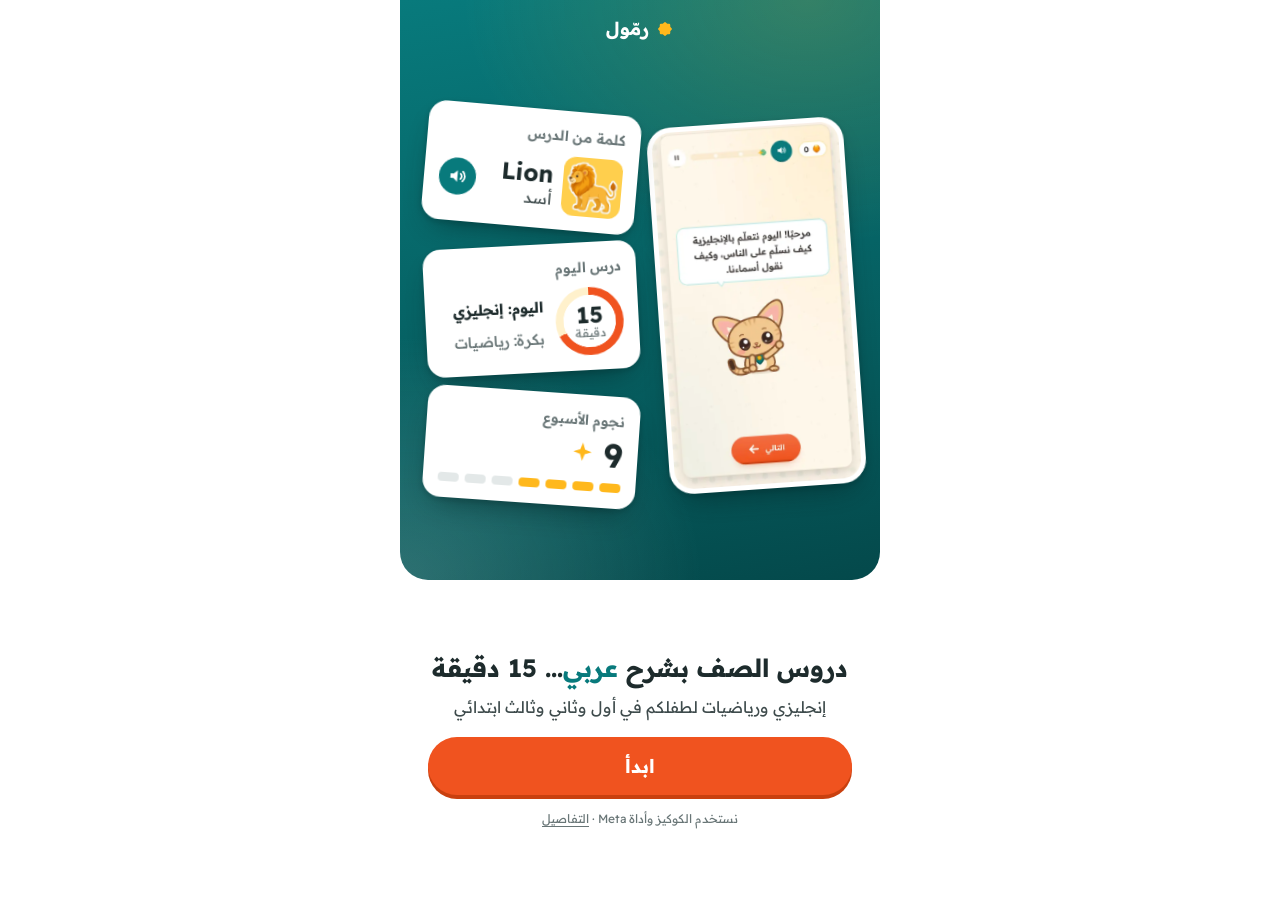
==== commit 1e276602: "Live: Kalee-style start screen before the grade question (web-202611151056); preview removed" ====
--- a/index.html
+++ b/index.html
@@ -19,8 +19,8 @@
     <link rel="icon" href="./favicon.svg" type="image/svg+xml" />
     <!-- the Meta Pixel loads on every first page load (src/track.ts): open the connection early -->
     <link rel="preconnect" href="https://connect.facebook.net" />
-    <script type="module" crossorigin src="./assets/index-8sPf9ELi.js"></script>
-    <link rel="stylesheet" crossorigin href="./assets/index-BzCAGAgr.css">
+    <script type="module" crossorigin src="./assets/index-Df8qq8-R.js"></script>
+    <link rel="stylesheet" crossorigin href="./assets/index-DqneQ6nB.css">
   </head>
   <body>
     <div id="app">
--- a/assets/index-DqneQ6nB.css
+++ b/assets/index-DqneQ6nB.css
@@ -0,0 +1 @@
+@font-face{font-family:Readex Pro Variable;font-style:normal;font-display:swap;font-weight:160 700;src:url(./readex-pro-arabic-wght-normal-DiwT_uOQ.woff2)format("woff2-variations");unicode-range:U+6??,U+750-77F,U+870-88E,U+890-891,U+897-8E1,U+8E3-8FF,U+200C-200E,U+2010-2011,U+204F,U+2E41,U+FB50-FDFF,U+FE70-FE74,U+FE76-FEFC,U+102E0-102FB,U+10E60-10E7E,U+10EC2-10EC4,U+10EFC-10EFF,U+1EE00-1EE03,U+1EE05-1EE1F,U+1EE21-1EE22,U+1EE24,U+1EE27,U+1EE29-1EE32,U+1EE34-1EE37,U+1EE39,U+1EE3B,U+1EE42,U+1EE47,U+1EE49,U+1EE4B,U+1EE4D-1EE4F,U+1EE51-1EE52,U+1EE54,U+1EE57,U+1EE59,U+1EE5B,U+1EE5D,U+1EE5F,U+1EE61-1EE62,U+1EE64,U+1EE67-1EE6A,U+1EE6C-1EE72,U+1EE74-1EE77,U+1EE79-1EE7C,U+1EE7E,U+1EE80-1EE89,U+1EE8B-1EE9B,U+1EEA1-1EEA3,U+1EEA5-1EEA9,U+1EEAB-1EEBB,U+1EEF0-1EEF1}@font-face{font-family:Readex Pro Variable;font-style:normal;font-display:swap;font-weight:160 700;src:url(./readex-pro-vietnamese-wght-normal-Do5Nl5oc.woff2)format("woff2-variations");unicode-range:U+102-103,U+110-111,U+128-129,U+168-169,U+1A0-1A1,U+1AF-1B0,U+300-301,U+303-304,U+308-309,U+323,U+329,U+1EA0-1EF9,U+20AB}@font-face{font-family:Readex Pro Variable;font-style:normal;font-display:swap;font-weight:160 700;src:url(./readex-pro-latin-ext-wght-normal-CsYMu49W.woff2)format("woff2-variations");unicode-range:U+100-2BA,U+2BD-2C5,U+2C7-2CC,U+2CE-2D7,U+2DD-2FF,U+304,U+308,U+329,U+1D00-1DBF,U+1E00-1E9F,U+1EF2-1EFF,U+2020,U+20A0-20AB,U+20AD-20C0,U+2113,U+2C60-2C7F,U+A720-A7FF}@font-face{font-family:Readex Pro Variable;font-style:normal;font-display:swap;font-weight:160 700;src:url(./readex-pro-latin-wght-normal--ekFhJJC.woff2)format("woff2-variations");unicode-range:U+??,U+131,U+152-153,U+2BB-2BC,U+2C6,U+2DA,U+2DC,U+304,U+308,U+329,U+2000-206F,U+20AC,U+2122,U+2191,U+2193,U+2212,U+2215,U+FEFF,U+FFFD}:root{--lightningcss-light:initial;--lightningcss-dark: ;color-scheme:light;--cream:#fff;--cream-deep:#f3f7f7;--surface:#fff;--ink:#1d2b2c;--ink-soft:#3e4b4c;--muted:#687576;--edge:#e3e8e8;--tile:#f2f8f7;--tile-edge:#cfe3e0;--teal:#087a7c;--teal-dark:#05595b;--teal-light:#bfe6e2;--teal-wash:#e9f6f4;--saffron:#ffb81c;--saffron-wash:#fff1cc;--coral:#f0531f;--coral-top:#f66b39;--coral-edge:#c9400f;--green:#1f9d57;--blue:#2d6cdf;--blue-wash:#eaf1fd;--r:16px;--r-sm:12px;--r-pill:999px;--lift:0 1px 2px #1428280a;--lift-hi:0 2px 10px -4px #1428281a;--lift-on:none;--lift-press:none;--fs-xl:23px;--fs-lg:18px;--fs-md:16px;--fs-sm:14px;--fs-xs:12.5px;--ease:cubic-bezier(.2, .9, .3, 1);--settle:cubic-bezier(.2, .9, .3, 1);--leave:cubic-bezier(.4, 0, 1, 1);--glide:cubic-bezier(.45, 0, .25, 1);--pop:cubic-bezier(.34, 1.4, .64, 1);--font:"Readex Pro Variable", "Readex Pro", system-ui, -apple-system, "Segoe UI", Tahoma, sans-serif;--head:var(--font);--gutter:20px;--max:480px;font-family:var(--font);font-size:var(--fs-md);color:var(--ink);background:var(--cream);-webkit-font-smoothing:antialiased;-moz-osx-font-smoothing:grayscale;-webkit-text-size-adjust:100%;-moz-text-size-adjust:100%;text-size-adjust:100%;font-weight:400;line-height:1.65}*,:before,:after{box-sizing:border-box}html,body{min-height:100%;margin:0}html{background:var(--cream)}body{-webkit-tap-highlight-color:transparent;background:var(--surface);overflow-x:hidden}body:before{content:"";z-index:-1;pointer-events:none;background-image:url("data:image/svg+xml,%3Csvg xmlns='http://www.w3.org/2000/svg' width='180' height='180'%3E%3Cfilter id='n'%3E%3CfeTurbulence type='fractalNoise' baseFrequency='.8' numOctaves='2' stitchTiles='stitch'/%3E%3CfeColorMatrix values='0 0 0 0 .42 0 0 0 0 .3 0 0 0 0 .15 0 0 0 .7 0'/%3E%3C/filter%3E%3Crect width='100%25' height='100%25' filter='url(%23n)' opacity='.1'/%3E%3C/svg%3E"),radial-gradient(120% 60% at 100% 0,#ffb81c21,#ffb81c00 60%),radial-gradient(90% 50% at 0 100%,#087a7c12,#087a7c00 65%);background-size:180px 180px,100% 100%,100% 100%;display:none;position:fixed;top:0;bottom:0;left:0;right:0}h1,h2,h3{color:var(--ink);letter-spacing:0}b,strong{font-weight:600}button,input{font:inherit;color:inherit}button{cursor:pointer}a{color:var(--teal-dark);text-underline-offset:3px}:focus-visible{outline:3px solid var(--saffron);outline-offset:2px}h1:focus{outline:none}.sr-only{clip:rect(0 0 0 0);white-space:nowrap;width:1px;height:1px;overflow:hidden;position:absolute!important}.icon{flex:none;width:1.15em;height:1.15em}.ltr{direction:ltr;unicode-bidi:isolate}[hidden]{display:none!important}#app{min-height:100vh;flex-direction:column;min-height:100dvh;display:flex}.top{z-index:20;background:var(--surface);position:sticky;top:0}.top-inner{max-width:var(--max);padding:6px var(--gutter) 8px;padding-top:max(6px, env(safe-area-inset-top));grid-template-columns:44px 1fr 44px;align-items:center;row-gap:6px;min-height:56px;margin:0 auto;display:grid}.brand{color:var(--teal-dark);grid-area:1/2;justify-self:center;align-items:center;gap:6px;font-size:20px;font-weight:700;line-height:1;display:inline-flex}.brand-mark{width:18px;height:18px;color:var(--saffron)}.back{width:44px;height:44px;color:var(--ink);background:0 0;border:0;border-radius:50%;grid-area:1/1;place-items:center;margin-inline-start:-10px;transition:background .12s;display:grid}.back:active{background:var(--cream-deep)}.back .icon{width:24px;height:24px}.progress{border-radius:var(--r-pill);background:var(--teal-wash);grid-area:2/1/auto/-1;height:3px;overflow:hidden}.progress-fill{height:100%;width:var(--p,0%);border-radius:var(--r-pill);background:linear-gradient(to left, #6cc5bd, var(--teal));min-width:10px;transition:width .35s var(--ease);display:block}.top.dark{background:var(--top-dark,#12393a)}.top.dark .brand,.top.dark .back{color:#fff}.stage{width:100%;max-width:var(--max);flex-direction:column;flex:1;margin:0 auto;display:flex;position:relative}.screen{flex-direction:column;flex:1 0 auto;display:flex}.screen.leaving{pointer-events:none;transition:opacity .14s var(--leave), transform .14s var(--leave);position:absolute;top:0;bottom:auto;left:0;right:0}.screen.leaving.gone{opacity:0;transform:translateY(-8px)scale(.98)}.screen.entering{opacity:0}.screen{transition:opacity .18s var(--settle)}.screen:not(.leaving) .q-title{animation:titleIn .24s var(--settle) both}.screen-body{padding:10px var(--gutter) 32px;flex:1}.screen-foot{z-index:5;padding:16px var(--gutter);padding-bottom:max(18px, calc(env(safe-area-inset-bottom) + 10px));background:linear-gradient(#fff0,#fff 30%);position:sticky;bottom:0}.q-title{font-family:var(--head);font-size:var(--fs-xl);letter-spacing:0;text-align:center;text-wrap:balance;margin:6px 0 14px;font-weight:600;line-height:1.65}.q-sub{max-width:400px;color:var(--ink-soft);text-align:center;text-wrap:pretty;margin:-6px auto 16px;font-size:15px;line-height:1.6}.q-title+.opts{margin-top:14px}.center{text-align:center}.btn-primary{border-radius:var(--r-pill);background:var(--teal);color:#fff;width:100%;min-height:56px;box-shadow:none;border:0;padding:0 20px;font-size:17px;font-weight:600;transition:transform .12s,box-shadow .12s,background .2s,opacity .2s;transform:translateY(0)}@media (hover:hover){.btn-primary:hover:not(:disabled){background:var(--teal-dark)}}.btn-primary:active:not(:disabled){background:var(--teal-dark);box-shadow:none;transform:scale(.985)}.btn-primary:disabled,.btn-primary.is-off{background:var(--teal);opacity:.5;box-shadow:none;color:#fff;cursor:default}.btn-primary.is-off{cursor:pointer}.btn-primary.busy{opacity:.85}.btn-primary.busy:after{content:"";vertical-align:-2px;border:2.5px solid #ffffff80;border-top-color:#fff;border-radius:50%;width:16px;height:16px;margin-inline-start:10px;animation:.8s linear infinite spin;display:inline-block}.btn-secondary{border-radius:var(--r-pill);min-height:44px;color:var(--teal-dark);font-weight:600;font-size:var(--fs-md);text-underline-offset:5px;background:0 0;border:0;margin-top:8px;padding:0 16px;text-decoration:underline;text-decoration-thickness:1.5px;transition:background .18s}.btn-secondary:active{background:var(--cream-deep)}.linkish{color:var(--teal-dark);text-underline-offset:3px;font-size:inherit;background:0 0;border:0;padding:0;text-decoration:underline}.foot-note{text-align:center;font-size:var(--fs-sm);color:var(--muted);margin:14px 0 0}.opts{gap:8px;display:grid}.opt{text-align:center;width:100%;min-height:68px;color:var(--teal);animation:optIn .34s var(--pop) both;animation-delay:calc(var(--i,0) * 45ms + .12s);background:#fff;border:1px solid #e2e5e5;border-radius:8px;justify-content:center;align-items:center;gap:10px;padding:12px 20px;transition:border-color .18s,background .18s,color .18s,transform .12s;display:flex;position:relative}@media (hover:hover){.opt:hover{border-color:#c4cbcc}}.opt:active{transform:scale(.98)}.opt[aria-checked=true]{border-color:var(--ink);color:var(--teal);box-shadow:inset 0 0 0 .5px var(--ink);background:#fff}.opt-text{flex-direction:column;flex:1;align-items:center;display:flex}.opt-label{font-size:16px;font-weight:500;line-height:1.5}.opt-sub{font-size:var(--fs-sm);color:var(--muted);line-height:1.5}.opt-mark{display:none}.opt-mark.square{background:var(--surface);color:#0000;border:1px solid #cfd3d8;border-radius:4px;place-items:center;width:20px;height:20px;margin-top:-10px;transition:all .18s;display:grid;position:absolute;top:50%}.opt-mark.square:not(:-webkit-any(:lang(ae),:lang(ar),:lang(arc),:lang(bcc),:lang(bqi),:lang(ckb),:lang(dv),:lang(fa),:lang(glk),:lang(he),:lang(ku),:lang(mzn),:lang(nqo),:lang(pnb),:lang(ps),:lang(sd),:lang(ug),:lang(ur),:lang(yi))){left:16px}.opt-mark.square:not(:is(:lang(ae),:lang(ar),:lang(arc),:lang(bcc),:lang(bqi),:lang(ckb),:lang(dv),:lang(fa),:lang(glk),:lang(he),:lang(ku),:lang(mzn),:lang(nqo),:lang(pnb),:lang(ps),:lang(sd),:lang(ug),:lang(ur),:lang(yi))){left:16px}.opt-mark.square:-webkit-any(:lang(ae),:lang(ar),:lang(arc),:lang(bcc),:lang(bqi),:lang(ckb),:lang(dv),:lang(fa),:lang(glk),:lang(he),:lang(ku),:lang(mzn),:lang(nqo),:lang(pnb),:lang(ps),:lang(sd),:lang(ug),:lang(ur),:lang(yi)){right:16px}.opt-mark.square:is(:lang(ae),:lang(ar),:lang(arc),:lang(bcc),:lang(bqi),:lang(ckb),:lang(dv),:lang(fa),:lang(glk),:lang(he),:lang(ku),:lang(mzn),:lang(nqo),:lang(pnb),:lang(ps),:lang(sd),:lang(ug),:lang(ur),:lang(yi)){right:16px}.opt:has(.opt-mark.square){padding-inline-start:48px;padding-inline-end:48px}.opt-mark .icon{width:14px;height:14px}.opt[aria-checked=true] .opt-mark.square{background:var(--ink);border-color:var(--ink);color:#fff;animation:pop .28s var(--ease)}.opt .chip{flex:none}.chip{background:var(--saffron-wash);color:#7a5200;font-size:var(--fs-xs);white-space:nowrap;border-radius:99px;align-items:center;padding:2px 10px;font-weight:600;line-height:1.7;display:inline-flex}.chip-soft{color:var(--muted);background:#eef2f2;font-weight:500}.chip-save{background:var(--teal-wash);color:var(--teal-dark);margin-inline-start:8px}.reply{background:var(--teal-wash);border:1px solid var(--teal-light);color:var(--ink-soft);text-align:center;text-wrap:pretty;border-radius:12px;justify-content:center;margin-top:14px;padding:12px 16px;font-size:14px;line-height:1.7;display:flex}.reply p{margin:0}.reply b{color:var(--ink);font-weight:600}.screen-foot>.reply{margin:0 0 10px}.reply.pop{animation:rise .35s var(--ease)}.soft-note{color:var(--muted);font-size:var(--fs-sm);margin:16px 0 0}.soft-note.boxed{border-radius:var(--r);background:var(--cream-deep);padding:14px 16px}.seg-group{grid-template-columns:1fr 1fr;gap:10px;margin-bottom:14px;display:grid}.seg{border-radius:var(--r);border:1.5px solid var(--edge);min-height:52px;box-shadow:var(--lift);background:var(--surface);font-weight:600;font-size:var(--fs-md);transition:all .18s}.seg[aria-checked=true]{border-color:var(--teal);background:var(--teal-wash);color:var(--teal-dark);box-shadow:var(--lift-on)}.field{border-radius:var(--r-pill);width:100%;min-height:58px;box-shadow:none;font-size:var(--fs-lg);background:#f7f9f9;border:1.5px solid #dfe5e5;padding:12px 20px;font-weight:500;transition:border-color .18s,box-shadow .18s}.field:focus{border-color:var(--teal);background:var(--surface);outline:none;box-shadow:0 0 0 4px #087a7c1f}.field::placeholder{color:#98a3a4;font-weight:400}.ltr-field{text-align:left;direction:ltr}.ltr-field::placeholder{text-align:left}.field-hint{min-height:1.4em;font-size:var(--fs-sm);color:#a5410f;margin:6px 2px 0}.privacy-line{font-size:var(--fs-sm);color:var(--muted);align-items:flex-start;gap:8px;margin:12px 0 0;display:flex}.privacy-line .icon{color:var(--teal);margin-top:4px}.consent-check{border-radius:var(--r);background:var(--surface);border:1px solid var(--edge);box-shadow:var(--lift);font-size:var(--fs-sm);cursor:pointer;align-items:flex-start;gap:12px;margin-top:18px;padding:14px;line-height:1.7;display:flex}.check{-webkit-appearance:none;appearance:none;background:var(--surface);border:1.5px solid #c4d3d2;border-radius:8px;flex:none;place-items:center;width:26px;height:26px;margin:2px 0 0;transition:all .15s;display:grid}.check:checked{background:var(--teal);border-color:var(--teal)}.check:checked:after{content:"";border:3px solid #fff;border-width:0 3px 3px 0;width:7px;height:13px;transform:rotate(45deg)translate(-1px,-1px)}.trap{opacity:0;width:1px;height:1px;position:absolute}.trap:not(:-webkit-any(:lang(ae),:lang(ar),:lang(arc),:lang(bcc),:lang(bqi),:lang(ckb),:lang(dv),:lang(fa),:lang(glk),:lang(he),:lang(ku),:lang(mzn),:lang(nqo),:lang(pnb),:lang(ps),:lang(sd),:lang(ug),:lang(ur),:lang(yi))){left:-9999px}.trap:not(:is(:lang(ae),:lang(ar),:lang(arc),:lang(bcc),:lang(bqi),:lang(ckb),:lang(dv),:lang(fa),:lang(glk),:lang(he),:lang(ku),:lang(mzn),:lang(nqo),:lang(pnb),:lang(ps),:lang(sd),:lang(ug),:lang(ur),:lang(yi))){left:-9999px}.trap:-webkit-any(:lang(ae),:lang(ar),:lang(arc),:lang(bcc),:lang(bqi),:lang(ckb),:lang(dv),:lang(fa),:lang(glk),:lang(he),:lang(ku),:lang(mzn),:lang(nqo),:lang(pnb),:lang(ps),:lang(sd),:lang(ug),:lang(ur),:lang(yi)){right:-9999px}.trap:is(:lang(ae),:lang(ar),:lang(arc),:lang(bcc),:lang(bqi),:lang(ckb),:lang(dv),:lang(fa),:lang(glk),:lang(he),:lang(ku),:lang(mzn),:lang(nqo),:lang(pnb),:lang(ps),:lang(sd),:lang(ug),:lang(ur),:lang(yi)){right:-9999px}.form-error{color:#a5410f;font-size:var(--fs-sm);margin:12px 0 0}.form-error:empty{display:none}.hero-cat{align-items:flex-end;gap:4px;margin:0 -6px 4px;display:flex}.cat-wrap{width:132px;animation:catIn .6s var(--ease) both;flex:none}.cat-wrap.big{width:168px;margin:0 auto}.sandcat{width:100%;height:auto;display:block;overflow:visible}.bubble{background:var(--surface);border:1px solid var(--edge);border-radius:var(--r) var(--r) 6px var(--r);font-size:var(--fs-md);box-shadow:var(--lift);animation:rise .4s var(--ease) .2s both;flex:1;margin:0 0 54px;padding:12px 14px;line-height:1.6;position:relative}.word{opacity:0;animation:.3s forwards wordIn;animation-delay:calc(var(--w) * var(--wd) + .35s)}.build{text-align:center;padding-top:8vh}.build .q-title{margin-top:14px}.build-list{text-align:start;gap:10px;max-width:400px;margin:22px auto 0;padding:0;list-style:none;display:grid}.build-list li{border-radius:var(--r);background:var(--surface);border:1px solid var(--edge);box-shadow:var(--lift);opacity:.35;transition:opacity .35s ease, transform .35s var(--ease), border-color .35s ease;align-items:center;gap:10px;padding:12px 14px;font-weight:500;display:flex;transform:translateY(6px)}.build-list li.on{opacity:1;border-color:var(--teal-light);transform:none}.tick{color:#0000;background:#e8eeee;border-radius:50%;flex:none;place-items:center;width:26px;height:26px;transition:all .3s;display:grid}.tick .icon{width:16px;height:16px}.build-list li.on .tick{background:var(--teal);color:#fff;animation:pop .3s var(--ease)}.eyebrow{color:var(--teal-dark);font-weight:600;font-size:var(--fs-sm);align-items:center;gap:6px;margin:8px 0 0;display:inline-flex}.eyebrow .icon{color:var(--saffron)}.meta-chips{flex-wrap:wrap;gap:6px;margin:4px 0 14px;padding:0;list-style:none;display:flex}.meta-chips li{background:var(--cream-deep);font-size:var(--fs-sm);border-radius:99px;padding:3px 12px;font-weight:500}.aligned{border-radius:var(--r);background-image:linear-gradient(to bottom, #0b8b8d, var(--teal));background:var(--teal);color:#fff;font-weight:600;font-size:var(--fs-md);align-items:center;gap:10px;padding:14px 16px;line-height:1.55;display:flex;box-shadow:inset 0 1px #ffffff2e,0 12px 24px -14px #05595b99}.aligned p{margin:0}.aligned .icon{width:26px;height:26px;color:var(--saffron)}.subject h2{font-size:var(--fs-lg);align-items:center;gap:8px;margin:0;display:flex}.subject h2:before{content:"";background:var(--accent);border-radius:3px;width:12px;height:12px;transform:rotate(45deg)}.subject-en{--accent:var(--blue);--accent-wash:var(--blue-wash)}.subject-math{--accent:var(--teal);--accent-wash:var(--teal-wash)}.count{font-size:var(--fs-sm);color:var(--muted);font-weight:500}.topic-en{font-weight:500;font-size:var(--fs-sm);color:var(--accent);margin-inline-start:8px}.topic-extra{font-size:var(--fs-sm);color:var(--muted);align-items:center;gap:6px;display:flex;margin-top:4px!important}.legend{font-size:var(--fs-sm);color:var(--muted);margin:12px 0 0}.plan-note{border-radius:var(--r);background:var(--cream-deep);font-size:var(--fs-md);margin:16px 0 0;padding:14px 16px}.block{margin-top:32px}.block h2{font-family:var(--head);font-size:var(--fs-lg);margin:0 0 12px;line-height:1.5}.day-steps{counter-reset:d;gap:10px;margin:0;padding:0;list-style:none;display:grid}.day-steps li{counter-increment:d;padding:12px 14px;border-radius:var(--r);background:var(--surface);border:1px solid var(--edge);box-shadow:var(--lift);flex-direction:column;padding-inline-start:52px;display:flex;position:relative}.day-steps li:before{content:counter(d);background:var(--saffron);width:28px;height:28px;color:var(--ink);font-weight:600;font-size:var(--fs-sm);border-radius:50%;place-items:center;display:grid;position:absolute;top:50%;transform:translateY(-50%)}.day-steps li:not(:-webkit-any(:lang(ae),:lang(ar),:lang(arc),:lang(bcc),:lang(bqi),:lang(ckb),:lang(dv),:lang(fa),:lang(glk),:lang(he),:lang(ku),:lang(mzn),:lang(nqo),:lang(pnb),:lang(ps),:lang(sd),:lang(ug),:lang(ur),:lang(yi))):before{left:12px}.day-steps li:not(:is(:lang(ae),:lang(ar),:lang(arc),:lang(bcc),:lang(bqi),:lang(ckb),:lang(dv),:lang(fa),:lang(glk),:lang(he),:lang(ku),:lang(mzn),:lang(nqo),:lang(pnb),:lang(ps),:lang(sd),:lang(ug),:lang(ur),:lang(yi))):before{left:12px}.day-steps li:-webkit-any(:lang(ae),:lang(ar),:lang(arc),:lang(bcc),:lang(bqi),:lang(ckb),:lang(dv),:lang(fa),:lang(glk),:lang(he),:lang(ku),:lang(mzn),:lang(nqo),:lang(pnb),:lang(ps),:lang(sd),:lang(ug),:lang(ur),:lang(yi)):before{right:12px}.day-steps li:is(:lang(ae),:lang(ar),:lang(arc),:lang(bcc),:lang(bqi),:lang(ckb),:lang(dv),:lang(fa),:lang(glk),:lang(he),:lang(ku),:lang(mzn),:lang(nqo),:lang(pnb),:lang(ps),:lang(sd),:lang(ug),:lang(ur),:lang(yi)):before{right:12px}.day-steps b{font-size:var(--fs-md)}.day-steps span{font-size:var(--fs-sm);color:var(--muted)}.ticks{gap:10px;margin:0;padding:0;list-style:none;display:grid}.ticks li{font-size:var(--fs-md);align-items:flex-start;gap:10px;display:flex}.ticks .icon{color:var(--green);margin-top:4px}.ticks.soft .icon{color:var(--teal)}.ticks.soft{border-radius:var(--r);background:var(--surface);border:1px solid var(--edge);box-shadow:var(--lift);margin-top:18px;padding:16px 18px}.fine{font-size:var(--fs-sm);color:var(--muted);margin:20px 0 0}.demo-note{border-radius:var(--r);background:var(--saffron-wash);color:#6b4800;font-size:var(--fs-sm);margin:0 0 12px;padding:10px 14px;font-weight:500}.plans{gap:14px;display:grid}.plan-card{text-align:start;border-radius:var(--r);border:1.5px solid var(--edge);background:var(--surface);width:100%;min-height:88px;box-shadow:var(--lift);animation:rise .4s var(--ease) both;animation-delay:calc(var(--i,0) * 70ms);align-items:center;gap:12px;padding:18px;transition:border-color .18s,background .18s;display:flex}.plan-card[aria-checked=true]{border-color:var(--teal);background:var(--teal-wash);box-shadow:var(--lift-on)}.plan-card.skeleton{background:linear-gradient(90deg,#fff 0%,#eef3f3 50%,#fff 100%) 0 0/200% 100%;min-height:84px;animation:1.2s linear infinite shimmer}.plan-radio{background:var(--cream);border:1.5px solid #c4d3d2;border-radius:50%;flex:none;width:24px;height:24px;position:relative}.plan-card[aria-checked=true] .plan-radio{border-color:var(--teal);background:var(--surface)}.plan-card[aria-checked=true] .plan-radio:after{content:"";background:var(--teal);border-radius:50%;position:absolute;top:4px;bottom:4px;left:4px;right:4px}.plan-main{flex-direction:column;flex:1;gap:2px;display:flex}.plan-name{font-weight:600;font-size:var(--fs-lg);flex-wrap:wrap;align-items:center;row-gap:4px;display:flex}.plan-sub{font-size:var(--fs-sm);color:var(--muted)}.timeline{margin:0;padding:0;list-style:none;position:relative}.timeline li{gap:12px;padding-bottom:14px;display:flex;position:relative}.timeline li:last-child{padding-bottom:0}.timeline li:not(:last-child):after{content:"";background:var(--teal-light);border-radius:3px;width:3px;position:absolute;top:38px;bottom:2px}.timeline li:not(:last-child):not(:-webkit-any(:lang(ae),:lang(ar),:lang(arc),:lang(bcc),:lang(bqi),:lang(ckb),:lang(dv),:lang(fa),:lang(glk),:lang(he),:lang(ku),:lang(mzn),:lang(nqo),:lang(pnb),:lang(ps),:lang(sd),:lang(ug),:lang(ur),:lang(yi))):after{left:17px}.timeline li:not(:last-child):not(:is(:lang(ae),:lang(ar),:lang(arc),:lang(bcc),:lang(bqi),:lang(ckb),:lang(dv),:lang(fa),:lang(glk),:lang(he),:lang(ku),:lang(mzn),:lang(nqo),:lang(pnb),:lang(ps),:lang(sd),:lang(ug),:lang(ur),:lang(yi))):after{left:17px}.timeline li:not(:last-child):-webkit-any(:lang(ae),:lang(ar),:lang(arc),:lang(bcc),:lang(bqi),:lang(ckb),:lang(dv),:lang(fa),:lang(glk),:lang(he),:lang(ku),:lang(mzn),:lang(nqo),:lang(pnb),:lang(ps),:lang(sd),:lang(ug),:lang(ur),:lang(yi)):after{right:17px}.timeline li:not(:last-child):is(:lang(ae),:lang(ar),:lang(arc),:lang(bcc),:lang(bqi),:lang(ckb),:lang(dv),:lang(fa),:lang(glk),:lang(he),:lang(ku),:lang(mzn),:lang(nqo),:lang(pnb),:lang(ps),:lang(sd),:lang(ug),:lang(ur),:lang(yi)):after{right:17px}.tl-dot{background:var(--teal-wash);width:36px;height:36px;color:var(--teal-dark);border-radius:50%;flex:none;place-items:center;display:grid}.timeline li:first-child .tl-dot{background:var(--teal);color:#fff}.timeline b{font-size:var(--fs-md)}.timeline p{font-size:var(--fs-sm);color:var(--muted);margin:0}.terms{font-size:var(--fs-sm);color:var(--muted);margin:24px 0 0;line-height:1.75}.done-hero{padding-top:8px}.steps{gap:14px;margin:18px 0 0;padding:0;list-style:none;display:grid}.steps li{border-radius:var(--r);background:var(--surface);border:1px solid var(--edge);box-shadow:var(--lift);gap:12px;padding:18px;display:flex}.steps b{font-size:var(--fs-md);display:block}.steps p{color:var(--muted);font-size:var(--fs-sm);margin:4px 0 0}.step-num{background:linear-gradient(to bottom, #0b8b8d, var(--teal));color:#fff;border-radius:50%;flex:none;place-items:center;width:32px;height:32px;font-weight:600;display:grid}.btn-store{border-radius:var(--r);background:var(--ink);color:#fff;align-items:center;gap:8px;margin-top:10px;padding:10px 18px;font-weight:600;text-decoration:none;display:inline-flex;box-shadow:inset 0 1px #ffffff24,0 10px 20px -12px #1d2b2c99}.btn-store .icon{width:20px;height:20px}.email-pill{background:var(--teal-wash);word-break:break-all;border-radius:99px;padding:4px 12px;font-weight:600;display:inline-block;color:var(--teal-dark)!important;margin-top:8px!important}.help{font-size:var(--fs-sm);color:var(--muted);text-align:center;margin:18px 0 0}.site-foot{border-top:1px solid var(--edge);font-size:var(--fs-sm);color:var(--muted);margin-top:40px;padding-top:18px}.foot-links{flex-wrap:wrap;gap:6px 16px;display:flex}.foot-links a,.foot-links .linkish{color:var(--muted)}.foot-legal{margin:10px 0 0}.cookie-note{z-index:50;left:12px;right:12px;bottom:max(12px, env(safe-area-inset-bottom));border-radius:var(--r);background:var(--surface);border:1px solid var(--edge);max-width:496px;animation:rise .35s var(--ease) both;align-items:center;gap:10px;margin:0 auto;padding:10px 12px 10px 10px;display:flex;position:fixed;box-shadow:0 12px 36px -12px #1428284d}.cookie-note.out{opacity:0;transition:all .25s;transform:translateY(12px)}.cookie-note-text{font-size:var(--fs-sm);flex:1;margin:0;line-height:1.6}.cookie-note-ok{border-radius:var(--r-pill);border:1.5px solid var(--teal-light);background:var(--surface);min-height:40px;color:var(--teal-dark);font-weight:600;font-size:var(--fs-sm);flex:none;padding:0 16px}.cookie-note-ok:active{background:var(--teal-wash)}.is-first .screen-body{padding-top:4px}.is-first .q-title{margin-top:4px}.card-note{border-radius:var(--r);background:var(--surface);border:1px solid var(--teal-light);box-shadow:var(--lift);animation:rise .3s var(--settle);margin-top:14px;padding:16px}.card-note p{font-size:var(--fs-md);margin:0 0 12px;line-height:1.7}.card-note .btn-secondary{margin-top:0}.other-link{font-size:var(--fs-md);margin-top:14px;display:inline-block}.btn-secondary.wide{width:100%;min-height:50px;margin-top:12px}.opt.dim{opacity:.55}.date-strip{border-radius:var(--r-sm);background:var(--cream-deep);font-size:var(--fs-sm);color:var(--muted);margin:0 0 14px;padding:8px 12px}.week-label{margin:0 0 8px;font-weight:600}.week-chips{gap:12px;display:grid}.week-chip{border-radius:var(--r);background:var(--surface);border:1px solid var(--edge);box-shadow:var(--lift);border-inline-start:6px solid var(--accent);animation:optIn .34s var(--pop) both;grid-template-columns:auto 1fr auto;align-items:center;gap:10px;padding:14px 16px;display:grid}.week-chip.en{--accent:var(--blue)}.week-chip.math{--accent:var(--teal);animation-delay:60ms}.week-chip b{color:var(--accent);font-size:var(--fs-sm)}.week-chip span{font-weight:600}.week-chip small{color:var(--muted);font-size:var(--fs-xs);background:#eef2f2;border-radius:99px;padding:1px 8px}.week-edit{border-radius:var(--r);background:var(--surface);border:1px solid var(--edge);box-shadow:var(--lift);animation:rise .3s var(--settle);margin-top:14px;padding:14px}.mini-list{gap:6px;margin-top:12px;display:grid}.mini-title{font-weight:600;font-size:var(--fs-sm);color:var(--muted);margin:0}.mini-opt{text-align:start;border-radius:var(--r-sm);border:1px solid var(--edge);background:var(--cream);min-height:44px;font-size:var(--fs-md);padding:8px 12px}.mini-opt[aria-checked=true]{border-color:var(--teal);background:var(--teal-wash);color:var(--teal-dark);font-weight:600}.field-label{font-weight:600;font-size:var(--fs-sm);margin:0 0 6px;display:block}.consent-line{font-size:var(--fs-sm);color:var(--muted);margin:14px 0 0;line-height:1.75}.build-star{width:120px;height:120px;margin:0 auto}.star-build{width:100%;height:100%;overflow:visible}.star-build .core{fill:var(--teal);opacity:0;transition:opacity .4s var(--settle)}.star-build .piece{fill:var(--saffron);opacity:0;transition:opacity .3s var(--settle), translate .42s var(--pop);transition-delay:calc(var(--k) * var(--dur,5.5s) / 9);translate:0 -10px}.star-build .eye{fill:var(--cream);opacity:0;transition:opacity .3s;transition-delay:calc(var(--dur,5.5s) * .9)}.star-build.go .core,.star-build.go .eye{opacity:1}.star-build.go .piece{opacity:1;translate:0}.week-cards{gap:12px;display:grid}.week-card{border-radius:var(--r);background:var(--surface);border:1px solid var(--edge);box-shadow:var(--lift);border-inline-start:6px solid var(--accent);animation:optIn .36s var(--pop) both;padding:14px 16px}.week-card.en{--accent:var(--blue)}.week-card.math{--accent:var(--teal);animation-delay:70ms}.wc-head{color:var(--accent);margin:0 0 6px;font-weight:600}.week-card ul{font-size:var(--fs-md);margin:0;padding-inline-start:20px}.week-card li::marker{color:var(--accent)}.subject{border-radius:var(--r);background:var(--surface);border:1px solid var(--edge);box-shadow:var(--lift);padding:18px}.term-map{margin:0;padding:0;list-style:none;position:relative}.term-map li{animation:optIn .34s var(--pop) both;animation-delay:calc(var(--i,0) * 45ms + .1s);align-items:center;gap:10px;padding:8px 0;display:flex;position:relative}.term-map li:not(:last-child):after{content:"";background:#e8eeee;width:2px;position:absolute;top:34px;bottom:-8px}.term-map li:not(:last-child):not(:-webkit-any(:lang(ae),:lang(ar),:lang(arc),:lang(bcc),:lang(bqi),:lang(ckb),:lang(dv),:lang(fa),:lang(glk),:lang(he),:lang(ku),:lang(mzn),:lang(nqo),:lang(pnb),:lang(ps),:lang(sd),:lang(ug),:lang(ur),:lang(yi))):after{left:12px}.term-map li:not(:last-child):not(:is(:lang(ae),:lang(ar),:lang(arc),:lang(bcc),:lang(bqi),:lang(ckb),:lang(dv),:lang(fa),:lang(glk),:lang(he),:lang(ku),:lang(mzn),:lang(nqo),:lang(pnb),:lang(ps),:lang(sd),:lang(ug),:lang(ur),:lang(yi))):after{left:12px}.term-map li:not(:last-child):-webkit-any(:lang(ae),:lang(ar),:lang(arc),:lang(bcc),:lang(bqi),:lang(ckb),:lang(dv),:lang(fa),:lang(glk),:lang(he),:lang(ku),:lang(mzn),:lang(nqo),:lang(pnb),:lang(ps),:lang(sd),:lang(ug),:lang(ur),:lang(yi)):after{right:12px}.term-map li:not(:last-child):is(:lang(ae),:lang(ar),:lang(arc),:lang(bcc),:lang(bqi),:lang(ckb),:lang(dv),:lang(fa),:lang(glk),:lang(he),:lang(ku),:lang(mzn),:lang(nqo),:lang(pnb),:lang(ps),:lang(sd),:lang(ug),:lang(ur),:lang(yi)):after{right:12px}.term-map .tile{color:#d5dfdf;z-index:1;flex:none;width:26px;height:26px;position:relative}.term-map .tile .icon{width:100%;height:100%}.term-map li.past .tile{color:var(--accent-wash)}.term-map li.now .tile{color:var(--accent)}.tm-text{font-size:var(--fs-md);flex-wrap:wrap;flex:1;align-items:center;gap:4px 8px;display:flex}.term-map li.now .tm-text{font-weight:600}.now-tag{background:var(--accent);color:#fff;font-size:var(--fs-xs);border-radius:99px;flex:none;padding:1px 10px;font-weight:600}.next-term{border-radius:var(--r);background:var(--cream-deep);padding:14px 16px}.next-term p{font-size:var(--fs-sm);color:var(--ink-soft);margin:4px 0 0}.day-steps li{justify-content:center;min-height:52px}.values{margin:4px 0 18px}.plan-price{font-weight:600;font-size:var(--fs-md)}.pay-marks{flex-wrap:wrap;gap:8px;margin:14px 0 0;display:flex}.pay-marks span{border-radius:var(--r-sm);border:1px solid var(--edge);background:var(--surface);font-size:var(--fs-sm);color:var(--muted);padding:4px 12px;font-weight:600}.timeline-wrap:not(:empty){border-radius:var(--r);background:var(--surface);border:1px solid var(--edge);box-shadow:var(--lift);margin-top:18px;padding:16px}.app-link-mock{background:var(--cream);border:1.5px dashed var(--teal);border-radius:99px;padding:6px 14px;font-weight:500;display:inline-block;color:var(--ink)!important;margin:8px 0 0!important}.app-link-mock u{color:var(--teal-dark);font-weight:600}.qr{text-align:center;width:148px;margin-top:12px}.qr svg{border-radius:var(--r-sm);background:#fff;width:148px;height:148px;display:block}.qr small{color:var(--muted);font-size:var(--fs-xs)}.done-mark{background:linear-gradient(to bottom, #0b8b8d, var(--teal));width:72px;height:72px;box-shadow:0 1px 0 #fff3 inset, 0 4px 0 var(--teal-dark), 0 16px 28px -14px #05595b99;color:#fff;animation:pop .4s var(--pop);border-radius:50%;place-items:center;margin:8vh auto 8px;display:grid}.done-mark .icon{width:40px;height:40px}@keyframes titleIn{0%{opacity:0;transform:translateY(16px)}to{opacity:1;transform:none}}@keyframes optIn{0%{opacity:0;transform:translateY(20px)}to{opacity:1;transform:none}}@keyframes rise{0%{opacity:0;transform:translateY(10px)}to{opacity:1;transform:none}}@keyframes pop{0%{transform:scale(.6)}70%{transform:scale(1.12)}to{transform:scale(1)}}@keyframes wordIn{0%{opacity:0;filter:blur(2px)}to{opacity:1;filter:none}}@keyframes catIn{0%{opacity:0;transform:translateY(16px)scale(.92)}to{opacity:1;transform:none}}@keyframes spin{to{transform:rotate(360deg)}}@keyframes shimmer{to{background-position:-200% 0}}@media (prefers-reduced-motion:reduce){*,:before,:after{transition-duration:.01ms!important;animation-duration:.01ms!important;animation-iteration-count:1!important;animation-delay:0s!important}}@media (min-width:560px){:root{--gutter:28px;--fs-xl:24px}}@media (max-width:360px){:root{--gutter:16px;--fs-xl:21px;--fs-md:15.5px}.brand{font-size:var(--fs-md)}.cat-wrap{width:110px}}.p2g{border-radius:var(--r);background:var(--surface);border:1px solid var(--edge);box-shadow:var(--lift-hi);margin:14px 0 0;padding:14px 12px 12px;position:relative}.p2g-stage{grid-template-columns:minmax(0,1fr) 42px minmax(0,1fr);align-items:center;gap:4px;display:grid}.p2g-page{border:1px solid var(--edge);transition:transform .3s var(--settle);background-color:#fffdf7;background-image:repeating-linear-gradient(#0000 0 23px,#f3e9d6 23px 24px);border-radius:6px;padding:9px 9px 7px;position:relative;transform:rotate(-2deg);box-shadow:0 2px #1428280f,0 8px 16px -10px #1428284d}.is-snap .p2g-page{transform:rotate(0)scale(.96)}.p2g-title{font-family:var(--head);font-weight:600;font-size:var(--fs-sm);color:var(--teal-dark);text-align:center;margin:0 0 4px}.p2g-rows{gap:2px;margin:0;padding:0;list-style:none;display:grid}.p2g-rows li{font-size:var(--fs-sm);align-items:center;gap:6px;font-weight:600;line-height:1.6;display:flex}.p2g-sticker{flex:none;display:block}.p2g-rows .p2g-sticker{width:24px;height:24px}.p2g-dots{border-bottom:2px dotted #cdbb9a;flex:1;min-width:8px;margin-top:10px}.p2g-flash{opacity:0;pointer-events:none;background:#fff;border-radius:8px;position:absolute;top:-6px;bottom:-6px;left:-6px;right:-6px}.is-snap .p2g-flash{animation:.34s ease-out p2gFlash}.p2g-corner{border:3px solid var(--teal);width:14px;height:14px;transition:opacity .3s .15s;animation:1.8s ease-in-out infinite p2gBreathe;position:absolute}.p2g-corner.c1{border-bottom:0;border-right:0;border-top-left-radius:6px;top:-7px;left:-7px}.p2g-corner.c2{border-bottom:0;border-left:0;border-top-right-radius:6px;top:-7px;right:-7px}.p2g-corner.c3{border-top:0;border-right:0;border-bottom-left-radius:6px;bottom:-7px;left:-7px}.p2g-corner.c4{border-top:0;border-left:0;border-bottom-right-radius:6px;bottom:-7px;right:-7px}.is-snap .p2g-corner{opacity:0;animation:none}.p2g-arrow{color:var(--teal);flex-wrap:wrap;justify-content:center;align-items:center;gap:2px;display:flex}.p2g-star{opacity:.2;width:12px;height:12px;transition:opacity .25s ease, transform .35s var(--pop);transition-delay:calc(var(--k) * .11s);transform:scale(.6)}.p2g-star:nth-child(2){color:var(--saffron)}.p2g-star .icon,.p2g-chev .icon,.p2g-spark .icon{width:100%;height:100%;display:block}.is-fly .p2g-star{opacity:1;transform:none}.p2g-chev{opacity:0;flex-basis:100%;justify-content:center;height:20px;transition:opacity .3s .35s;display:flex}.p2g-chev .icon{width:20px}.is-fly .p2g-chev{opacity:1}.p2g-game{border-radius:var(--r);background:var(--cream);border:3px solid var(--ink);padding:17px 8px 9px;position:relative;box-shadow:0 3px #1d2b2c26}.p2g-notch{background:var(--ink);opacity:.85;border-radius:99px;width:28px;height:5px;margin-left:-14px;position:absolute;top:5px;left:50%}.p2g-prompt{text-align:center;min-height:3em;font-size:var(--fs-sm);place-items:center;margin:0 0 6px;font-weight:600;line-height:1.5;display:grid}.p2g-grid{grid-template-columns:1fr 1fr;gap:6px;display:grid}.p2g-tile{aspect-ratio:1;border-radius:var(--r-sm);background:var(--surface);border:1.5px solid var(--edge);box-shadow:var(--lift);opacity:0;transition:opacity .2s ease, transform .35s var(--pop), border-color .2s ease, box-shadow .2s ease;transition-delay:calc(var(--k) * 90ms), calc(var(--k) * 90ms), 0s, 0s;place-items:center;padding:5px;display:grid;position:relative;transform:scale(.5)}button.p2g-tile{cursor:pointer;font:inherit;color:inherit}.is-game .p2g-tile{opacity:1;transform:none}.p2g-tile .p2g-sticker{width:80%;height:80%}.p2g-tile.right{border-color:var(--green);box-shadow:0 0 0 3px #1f9d5740}.p2g-tile.nudge{animation:.4s p2gNudge}.p2g-spark{top:-7px;width:20px;height:20px;color:var(--saffron);opacity:0;pointer-events:none;position:absolute}.p2g-spark:not(:-webkit-any(:lang(ae),:lang(ar),:lang(arc),:lang(bcc),:lang(bqi),:lang(ckb),:lang(dv),:lang(fa),:lang(glk),:lang(he),:lang(ku),:lang(mzn),:lang(nqo),:lang(pnb),:lang(ps),:lang(sd),:lang(ug),:lang(ur),:lang(yi))){right:-7px}.p2g-spark:not(:is(:lang(ae),:lang(ar),:lang(arc),:lang(bcc),:lang(bqi),:lang(ckb),:lang(dv),:lang(fa),:lang(glk),:lang(he),:lang(ku),:lang(mzn),:lang(nqo),:lang(pnb),:lang(ps),:lang(sd),:lang(ug),:lang(ur),:lang(yi))){right:-7px}.p2g-spark:-webkit-any(:lang(ae),:lang(ar),:lang(arc),:lang(bcc),:lang(bqi),:lang(ckb),:lang(dv),:lang(fa),:lang(glk),:lang(he),:lang(ku),:lang(mzn),:lang(nqo),:lang(pnb),:lang(ps),:lang(sd),:lang(ug),:lang(ur),:lang(yi)){left:-7px}.p2g-spark:is(:lang(ae),:lang(ar),:lang(arc),:lang(bcc),:lang(bqi),:lang(ckb),:lang(dv),:lang(fa),:lang(glk),:lang(he),:lang(ku),:lang(mzn),:lang(nqo),:lang(pnb),:lang(ps),:lang(sd),:lang(ug),:lang(ur),:lang(yi)){left:-7px}.p2g-tile.right .p2g-spark{animation:p2gSpark .9s var(--pop) forwards}.p2g-check{background:var(--teal-wash);width:-moz-fit-content;width:fit-content;max-width:100%;color:var(--teal-dark);font-weight:600;font-size:var(--fs-sm);opacity:0;transition:opacity .3s var(--settle), transform .3s var(--settle);border-radius:99px;justify-content:center;align-items:center;gap:6px;margin:12px auto 0;padding:6px 14px;display:flex;transform:translateY(10px)}.p2g-check .icon{width:18px;height:18px;color:var(--saffron)}.is-check .p2g-check{opacity:1;transform:none}.p2g-steps{gap:6px;margin:12px 0 0;padding:0;list-style:none;display:grid}.p2g-steps li{font-size:var(--fs-sm);opacity:.35;align-items:center;gap:10px;transition:opacity .3s;display:flex}.p2g-steps li.on{opacity:1}.p2g-steps b{background:var(--saffron);width:24px;height:24px;font-size:var(--fs-xs);border-radius:50%;flex:none;place-items:center;display:grid}.p2g-hint{text-align:center;font-size:var(--fs-sm);color:var(--muted);margin:10px 0 0}.p2g-replay{font-size:var(--fs-sm);margin:4px auto 0;display:block}.p2g.mini{box-shadow:var(--lift);margin-top:6px;padding:10px 10px 8px}.p2g.mini .p2g-rows li{font-size:var(--fs-xs)}.p2g.mini .p2g-check{font-size:var(--fs-sm);margin-top:8px}@keyframes p2gFlash{0%{opacity:0}25%{opacity:.85}to{opacity:0}}@keyframes p2gBreathe{0%,to{opacity:.55}50%{opacity:1}}@keyframes p2gNudge{0%,to{transform:none}30%{transform:translate(-4px)}65%{transform:translate(4px)}}@keyframes p2gSpark{0%{opacity:0;transform:scale(.3)rotate(-20deg)}45%{opacity:1;transform:scale(1.2)rotate(0)}to{opacity:0;transform:scale(1)}}.is-intro .hero-cat{margin-bottom:0}.subject-chips{flex-wrap:wrap;gap:6px;margin:6px 0 0;padding:0;list-style:none;display:flex}.subject-chips li{background:var(--surface);border:1px solid var(--teal-light);color:var(--teal-dark);font-weight:600;font-size:var(--fs-sm);border-radius:99px;padding:4px 12px}.scan-subjects .soft-note{font-size:var(--fs-sm);margin-top:10px;line-height:1.65}.ready-card{border-radius:var(--r);background:var(--saffron-wash);padding:18px}.ready-card h2{margin-bottom:6px}.ready-card p{font-size:var(--fs-md);margin:0;line-height:1.7}.ready-card .ready-how{color:var(--muted);font-size:var(--fs-sm);margin-top:8px}.hero-plan{border-radius:var(--r);background:var(--teal-wash);border:1px solid var(--teal-light);padding:18px}.hero-plan>p{font-size:var(--fs-md);margin:12px 0 0;line-height:1.7}.hero-plan>.mini-title{font-size:var(--fs-sm)}.ready-intro>p{font-size:var(--fs-md);margin:0 0 12px;line-height:1.7}.scan-terms{border-radius:var(--r);background:var(--surface);border:1px solid var(--edge);box-shadow:var(--lift);margin-top:14px;padding:14px 16px}.scan-terms-head{font-weight:600;font-size:var(--fs-md);margin:0 0 6px}.scan-terms ul{font-size:var(--fs-sm);color:var(--muted);gap:4px;margin:0;padding-inline-start:18px;line-height:1.6;display:grid}@media (max-width:360px){.p2g{padding-inline-start:8px;padding-inline-end:8px}.p2g-stage{grid-template-columns:minmax(0,1fr) 34px minmax(0,1fr)}.p2g-rows li{font-size:var(--fs-xs);gap:4px}.p2g-rows .p2g-sticker{width:20px;height:20px}.p2g-prompt{font-size:var(--fs-xs)}.p2g-star{width:10px;height:10px}}.course-card{border-radius:var(--r);background:var(--surface);border:1px solid var(--edge);box-shadow:var(--lift);padding:18px}.course-card .ticks .icon{flex:none}.course-card .ready-how{color:var(--muted);font-size:var(--fs-sm);margin:12px 0 0}.price-card{border-radius:var(--r);background:var(--saffron-wash);padding:18px}.price-card h2{margin-bottom:6px}.price-card p{font-size:var(--fs-md);margin:0;line-height:1.7}.price-card .price-child{margin-top:8px;font-weight:600}.price-card .price-free{color:var(--ink-soft);font-size:var(--fs-sm);margin-top:8px}.scan-subjects .scan-lead{font-size:var(--fs-md);margin:0 0 12px;line-height:1.7}.scan-subjects .mini-title{font-size:var(--fs-sm);margin-top:14px}.plan-sub.per-child{color:var(--teal-dark)}.v2-strip{font-size:var(--fs-sm);color:var(--ink-soft);flex-wrap:wrap;justify-content:center;gap:6px 8px;margin:16px 0 0;padding:0;list-style:none;display:flex}.v2-strip li{background:var(--teal-wash);color:var(--teal-dark);border-radius:999px;padding:4px 12px;font-weight:500}.v2-grade .site-foot{font-size:var(--fs-xs);margin-top:28px;padding-top:12px}.v2-grade .foot-legal{margin-top:6px}.v2-reply{text-align:center;padding-top:2vh}.v2-reply .q-title{margin-top:6px}.v2-reply-cat .cat-wrap{width:120px;margin:0 auto}.v2-reply-body{max-width:440px;font-size:var(--fs-md);color:var(--ink-soft);margin:0 auto 18px;line-height:1.8}.v2-reply-visual{text-align:start;max-width:420px;animation:rise .4s var(--ease) .15s both;margin:0 auto}.v2-summary{border-radius:var(--r);background:var(--surface);border:1px solid var(--edge);box-shadow:var(--lift-hi);margin:0;padding:14px 16px}.v2-summary p{margin:0}.v2-summary-head{color:var(--teal-dark);align-items:center;gap:8px;font-weight:600;display:flex}.v2-summary-head .icon{width:18px;height:18px}.v2-tag{background:var(--saffron-wash);color:var(--ink-soft);font-size:var(--fs-xs);border-radius:999px;margin-inline-start:auto;padding:1px 10px;font-weight:500}.v2-summary-lesson{font-weight:600;margin-top:10px!important}.v2-summary-words{text-align:right;color:var(--muted);font-size:var(--fs-sm)}.v2-summary-tip{border-radius:var(--r-sm);background:var(--teal-wash);font-size:var(--fs-sm);padding:10px 12px;line-height:1.7;margin-top:10px!important}.v2-path{gap:8px;margin:0;padding:0;list-style:none;display:grid}.v2-path li{border-radius:var(--r);background:var(--surface);border:1px solid var(--edge);box-shadow:var(--lift);align-items:center;gap:12px;padding:12px 14px;font-weight:500;display:flex}.v2-path b{background:var(--teal);color:#fff;width:28px;height:28px;font-size:var(--fs-sm);border-radius:50%;flex:none;place-items:center;display:grid}.v2-timer-chip{background:var(--saffron-wash);width:max-content;color:var(--ink);font-size:var(--fs-lg);border-radius:999px;align-items:center;gap:8px;margin:0 auto;padding:10px 22px;font-weight:600;display:flex}.v2-timer-chip .icon{width:20px;height:20px;color:var(--saffron)}.v2-demo .q-title{margin-top:4px}.v2-demo-note{font-size:var(--fs-sm);margin-top:10px}.v2-pop-host:empty{display:none}.v2-pop-host{z-index:40;animation:rise .25s var(--ease) both;background:#1d2b2c47;place-items:center;padding:16px;display:grid;position:fixed;top:0;bottom:0;left:0;right:0}.v2-pop{border-radius:var(--r);background:var(--surface);border:1px solid var(--edge);text-align:center;width:100%;max-width:400px;animation:pop .3s var(--ease) both;padding:22px 18px 18px;box-shadow:inset 0 1px #ffffffe6,0 18px 40px -16px #14282873}.v2-pop.out{opacity:0;transition:all .18s;transform:scale(.97)}.v2-pop-q{font-size:var(--fs-lg);margin:0 0 16px;font-weight:600;line-height:1.6}.v2-pop-actions{grid-template-columns:1fr 1fr;gap:10px;display:grid}.v2-pop-actions .btn-primary,.v2-pop-actions .btn-secondary{width:100%;min-height:52px;margin:0}.v2-strip{border-radius:var(--r-pill);background:var(--cream-deep);gap:2px 0;margin-top:18px;padding:10px 14px}.v2-strip li{color:var(--ink-soft);font-size:var(--fs-sm);background:0 0;border-radius:0;padding:0 10px}.v2-strip li+li{border-inline-start:1px solid var(--tile-edge)}.bubble{box-shadow:none;border-color:var(--edge);background:var(--cream-deep);border-width:0}.v2-reply{padding-top:1vh}.v2-reply-cat{background:radial-gradient(circle at 50% 60%, var(--teal-wash) 0 62%, #e9f6f400 63%);border-radius:50%;place-items:center;width:196px;height:196px;margin:0 auto 6px;display:grid;position:relative}.v2-reply-cat .cat-wrap{width:168px}.v2-reply-body{color:var(--muted)}.v2-summary,.v2-path li,.build-list li,.day-steps li,.ticks.soft,.card-note,.consent-check,.v2-pop{box-shadow:none}.pv2-trial-hero{width:196px}.pv2-trial-cat{width:168px}.pv2-trial-hero:before{content:"";z-index:-1;background:var(--teal-wash);border-radius:50%;position:absolute;top:8px;bottom:-4px;left:4px;right:4px}.pv2-trial-hero{isolation:isolate}.is-plan-v2 .eyebrow{justify-content:center;display:flex}.is-plan-v2 .meta-chips{justify-content:center}.privacy-line{text-align:center;justify-content:center}.privacy-line .icon{margin-top:3px}.v2-pop-host{background:#1d2b2c6b}.v2-pop{border:0;padding:24px 18px 18px}.v2-pop-actions .btn-primary,.v2-pop-actions .btn-secondary{border-radius:var(--r-pill);border:1.5px solid var(--tile-edge);background:var(--tile);color:var(--ink);font-size:var(--fs-md);box-shadow:none;font-weight:600;text-decoration:none}.v2-pop-actions .btn-primary:active:not(:disabled),.v2-pop-actions .btn-secondary:active{background:var(--teal);border-color:var(--teal);color:#fff;transform:none}.plan-card.skeleton,.pv2-tl-skeleton{border:0}.v4-tip{border-radius:var(--r);background:var(--saffron-wash);color:var(--ink-soft);font-size:var(--fs-sm);text-align:center;border:1px solid #ffe08a;margin:18px 0 0;padding:12px 16px;line-height:1.6}.v4-note{text-align:center;justify-content:center;margin-top:18px}.v4-eyebrow{color:var(--teal);font-size:var(--fs-xs);letter-spacing:0;margin:4px 0 6px;font-weight:600}.v4-label{color:var(--muted);letter-spacing:.4px;margin:20px 0 8px;font-size:12px;font-weight:500}.v4-caption{text-align:center;color:var(--muted);font-size:var(--fs-xs);margin:6px 0 0}.q-title.v4-start{text-align:start;margin:12px 0 8px}.v4-body{color:#5f6b6c;text-wrap:pretty;margin:0 0 12px;font-size:16px;line-height:1.7}.v4-body b{color:var(--ink);font-weight:600}.v4-info .screen-body{padding-top:10px}.opts.v4-grid2{grid-template-columns:repeat(2,minmax(0,1fr));gap:8px}.opts.v4-grid2>.opt{min-height:76px;padding:10px 8px}.v4-shot{width:min(250px,66%);margin:8px auto 0;position:relative}.v4-shot img{border:1px solid var(--edge);background:#fff8ec;border-radius:22px;width:100%;height:auto;display:block;box-shadow:0 10px 30px -14px #14282859}.v4-shot-wide{width:min(280px,80%)}.v4-marquee{margin:4px calc(var(--gutter) * -1) 0;direction:ltr;overflow:hidden;-webkit-mask-image:linear-gradient(90deg,#0000,#000 12% 88%,#0000);mask-image:linear-gradient(90deg,#0000,#000 12% 88%,#0000)}.v4-marquee-row{padding:3px 0;overflow:hidden}.v4-marquee-track{gap:6px;width:max-content;animation:26s linear infinite v4marquee;display:flex}.v4-marquee-row.r1 .v4-marquee-track{margin-inline-start:-40px;animation-direction:reverse}.v4-pic{border:1px solid var(--edge);background:#fff;border-radius:6px;flex:none;place-items:center;width:52px;height:72px;display:grid}.v4-pic img{object-fit:contain;width:44px;height:44px}@keyframes v4marquee{0%{transform:translate(0)}to{transform:translate(-50%)}}.v4-check .screen-body{flex-direction:column;padding-top:24px;display:flex}.v4-check-q{margin:22px 0 0;font-size:21px;line-height:1.45}.v4-cv{justify-content:center;align-items:center;gap:12px;width:100%;min-height:250px;margin:0 auto;padding:0;display:flex}.v4-cv.v5-panel{background:#d9f0ed;border-radius:14px;padding:18px}.v4-cv-card{background:#eaf6fb;border:1.5px solid #bfe3f3;border-radius:14px;flex-direction:column;align-items:center;gap:6px;width:min(170px,50% - 8px);margin:0;padding:16px 8px 12px;display:flex}.v4-cv-card img{object-fit:contain;width:132px;height:132px}.v4-cv-word{color:var(--blue);text-align:center;font-size:22px;font-weight:600;line-height:1.3}.v4-cv-letter{color:#6cb8f0;font-size:96px;font-weight:700;line-height:1}.v4-cv-tiles{flex-wrap:wrap}.v4-cv-tile{min-width:58px;height:64px;color:var(--blue);background:#fff;border:1.5px solid #cfe0fb;border-radius:10px;place-items:center;padding:0 12px;font-size:24px;font-weight:700;display:grid}.v4-cv-tile.result{background:var(--teal);border-color:var(--teal);color:#fff}.v4-cv-arrow{color:var(--blue);font-size:26px}.v4-cv-mini{object-fit:contain;width:64px;height:64px}.v4-cv-big{flex-direction:column;gap:6px}.v4-cv-expr{color:var(--blue);font-size:50px;font-weight:800;line-height:1.1}.v4-cv-note{color:var(--ink-soft);font-size:var(--fs-md);font-weight:600}.v4-cv-dots{gap:22px}.v4-cv-group{background:#fff;border:1.5px solid #cfe0fb;border-radius:10px;grid-template-columns:repeat(4,20px);gap:8px;padding:14px;display:grid}.v4-cv-group i{background:var(--coral);border-radius:50%;width:20px;height:20px}.v4-cv-pattern span{color:var(--blue);text-align:center;width:44px;font-size:34px}.v4-cv-pattern span:nth-child(2n){color:var(--coral)}.v4-cv-pattern span.ask{color:var(--ink);border:2px dashed var(--blue);border-radius:12px;font-size:26px;line-height:44px}.v4-yn-row{grid-template-columns:1fr 1fr;gap:6px;display:grid}.v4-yn{min-height:72px;color:var(--teal);background:#fff;border:1px solid #e2e5e5;border-radius:8px;font-size:16px;font-weight:400;transition:border-color .15s,box-shadow .15s}.v4-yn[aria-pressed=true]{border-color:var(--ink);box-shadow:inset 0 0 0 .5px var(--ink)}.v4-skill{border:1px solid var(--edge);background:#fff;border-radius:12px;margin-top:10px;padding:16px 18px 18px}.v4-skill header b{font-weight:500}.v4-skills .q-title.v4-start{color:var(--teal)}.v4-skill header{justify-content:space-between;align-items:center;gap:10px;display:flex}.v4-chip{border-radius:var(--r-pill);background:var(--teal-wash);color:var(--teal-dark);font-size:var(--fs-xs);padding:3px 12px;font-weight:600}.v4-chip.focus{background:var(--saffron-wash);color:#7a5200}.v4-meter{border-radius:var(--r-pill);background:#edf1f1;height:8px;margin:14px 0 0;display:block;overflow:hidden}.v4-meter i{height:100%;width:var(--v,10%);border-radius:var(--r-pill);background:linear-gradient(to left, var(--green), var(--teal));animation:v4grow .9s var(--ease) both;transform-origin:100%;display:block}@keyframes v4grow{0%{transform:scaleX(0)}to{transform:scaleX(1)}}.v4-skill ul{gap:6px;margin:0;padding:0;list-style:none;display:grid}.v4-skill li{font-size:var(--fs-sm);color:var(--ink-soft);justify-content:space-between;gap:8px;display:flex}.v4-skill li em{white-space:nowrap;font-style:normal;font-weight:600}.v4-skill li.yes em{color:var(--green)}.v4-skill li.no em{color:var(--coral)}.v4-avatars{grid-template-columns:repeat(3,minmax(0,1fr));gap:22px 14px;margin-top:14px;display:grid}.v4-avatar{aspect-ratio:1;background:var(--bg,var(--tile));animation:optIn .34s var(--pop) both;animation-delay:calc(var(--i,0) * 40ms + .1s);border:3px solid #0000;border-radius:50%;place-items:center;padding:0;transition:border-color .15s,transform .12s;display:grid}.v4-avatar img{object-fit:contain;width:82%;height:82%}.v4-avatar[aria-checked=true]{border-color:var(--ink)}.v4-avatar:active{transform:scale(.96)}.v4-loader .q-title{margin-top:28px}.v4-bars{gap:18px;margin:26px 0 0;padding:0;list-style:none;display:grid}.v4-bars p{font-size:var(--fs-sm);color:var(--ink-soft);justify-content:space-between;gap:10px;margin:0 0 8px;display:flex}.v4-bars b{color:var(--teal-dark);font-variant-numeric:tabular-nums}.v4-bar{border-radius:var(--r-pill);background:#edf1f1;height:8px;display:block;overflow:hidden}.v4-bar i{border-radius:var(--r-pill);background:linear-gradient(to left, var(--teal), var(--green));width:0;height:100%;display:block}.v4-fact{border-radius:var(--r);background:var(--teal-dark);color:#fff;align-items:center;gap:14px;margin-top:34px;padding:16px;display:flex}.v4-fact img{background:#fff;border-radius:14px;flex:none;width:56px;height:56px;padding:4px}.v4-fact p{font-size:var(--fs-sm);margin:0;line-height:1.65}.v4-fact .v4-fact-head{color:var(--saffron);margin-bottom:2px;font-weight:700}.is-email-v4 .btn-primary,.is-name-v4 .btn-primary,.is-email-v4 .pv2-email-privacy,.is-email-v4 .consent-check{margin-top:14px}.v4-profile{background:linear-gradient(180deg, var(--teal-wash), #fff 70%);position:relative;overflow:hidden}.v4-profile .screen-foot{background:linear-gradient(#fff0,#fff 30%)}.v4-me{border:3px solid var(--teal-light);background:#fff;border-radius:50%;place-items:center;width:112px;height:112px;margin:6px auto 8px;display:grid;position:relative}.v4-me img{object-fit:contain;width:76%;height:76%}.v4-me-star .icon{width:56px;height:56px;color:var(--saffron)}.v4-me-check{bottom:-6px;background:var(--green);color:#fff;border:3px solid #fff;border-radius:50%;place-items:center;width:38px;height:38px;display:grid;position:absolute}.v4-me-check:not(:-webkit-any(:lang(ae),:lang(ar),:lang(arc),:lang(bcc),:lang(bqi),:lang(ckb),:lang(dv),:lang(fa),:lang(glk),:lang(he),:lang(ku),:lang(mzn),:lang(nqo),:lang(pnb),:lang(ps),:lang(sd),:lang(ug),:lang(ur),:lang(yi))){right:-2px}.v4-me-check:not(:is(:lang(ae),:lang(ar),:lang(arc),:lang(bcc),:lang(bqi),:lang(ckb),:lang(dv),:lang(fa),:lang(glk),:lang(he),:lang(ku),:lang(mzn),:lang(nqo),:lang(pnb),:lang(ps),:lang(sd),:lang(ug),:lang(ur),:lang(yi))){right:-2px}.v4-me-check:-webkit-any(:lang(ae),:lang(ar),:lang(arc),:lang(bcc),:lang(bqi),:lang(ckb),:lang(dv),:lang(fa),:lang(glk),:lang(he),:lang(ku),:lang(mzn),:lang(nqo),:lang(pnb),:lang(ps),:lang(sd),:lang(ug),:lang(ur),:lang(yi)){left:-2px}.v4-me-check:is(:lang(ae),:lang(ar),:lang(arc),:lang(bcc),:lang(bqi),:lang(ckb),:lang(dv),:lang(fa),:lang(glk),:lang(he),:lang(ku),:lang(mzn),:lang(nqo),:lang(pnb),:lang(ps),:lang(sd),:lang(ug),:lang(ur),:lang(yi)){left:-2px}.v4-me-check .icon{width:20px;height:20px}.v4-chips{justify-content:center;margin:10px 0 14px}.v4-pcard{border-radius:var(--r);border:1px solid var(--edge);background:#fff;gap:12px;margin-top:10px;padding:14px 16px;display:flex}.v4-pcard-icon{background:var(--teal-wash);width:36px;height:36px;color:var(--teal);border-radius:50%;flex:none;place-items:center;display:grid}.v4-pcard-icon .icon{width:18px;height:18px}.v4-pcard p{margin:0}.v4-pcard-label{color:var(--muted);font-size:var(--fs-xs)}.v4-pcard-head{text-decoration:underline;-webkit-text-decoration-color:var(--teal-light);text-decoration-color:var(--teal-light);text-underline-offset:5px;font-weight:700;margin:2px 0 4px!important}.v4-pcard-body{font-size:var(--fs-sm);color:var(--ink-soft);line-height:1.65}.v4-confetti{pointer-events:none;z-index:0;height:320px;position:absolute;top:0;bottom:auto;left:0;right:0}.v4-confetti i{top:-12px;left:calc((var(--k) * 53px) % 100%);background:var(--saffron);opacity:0;width:8px;height:14px;animation:v4fall 1.8s var(--glide) both;animation-delay:calc(var(--k) * 45ms);border-radius:2px;position:absolute}.v4-confetti i:nth-child(3n){background:var(--teal)}.v4-confetti i:nth-child(3n+1){background:var(--coral)}@keyframes v4fall{0%{opacity:1;transform:translateY(0)rotate(0)}to{opacity:0;transform:translateY(300px)rotate(260deg)}}.v4-profile .screen-body>:not(.v4-confetti){z-index:1;position:relative}.v4-cert{border:2px solid var(--saffron);text-align:center;background:#fffaf0;border-radius:20px;max-width:340px;margin:10px auto 6px;padding:24px 20px 20px;position:relative;box-shadow:inset 0 0 0 6px #fff,inset 0 0 0 7px #ffe08a}.v4-cert p{margin:0}.v4-cert-star .icon{width:46px;height:46px;color:var(--saffron)}.v4-cert-head{color:var(--teal-dark);font-weight:700;font-size:var(--fs-sm);margin-top:4px!important}.v4-cert-name{color:var(--ink);font-size:30px;font-weight:800;line-height:1.5}.v4-cert-line{color:var(--ink-soft)}.v4-cert-unit{color:var(--muted);font-size:var(--fs-sm);margin-top:6px!important}.v4-tag{top:10px;border-radius:var(--r-pill);background:var(--saffron-wash);color:var(--ink-soft);font-size:var(--fs-xs);padding:1px 10px;position:absolute}.v4-tag:not(:-webkit-any(:lang(ae),:lang(ar),:lang(arc),:lang(bcc),:lang(bqi),:lang(ckb),:lang(dv),:lang(fa),:lang(glk),:lang(he),:lang(ku),:lang(mzn),:lang(nqo),:lang(pnb),:lang(ps),:lang(sd),:lang(ug),:lang(ur),:lang(yi))){left:12px}.v4-tag:not(:is(:lang(ae),:lang(ar),:lang(arc),:lang(bcc),:lang(bqi),:lang(ckb),:lang(dv),:lang(fa),:lang(glk),:lang(he),:lang(ku),:lang(mzn),:lang(nqo),:lang(pnb),:lang(ps),:lang(sd),:lang(ug),:lang(ur),:lang(yi))){left:12px}.v4-tag:-webkit-any(:lang(ae),:lang(ar),:lang(arc),:lang(bcc),:lang(bqi),:lang(ckb),:lang(dv),:lang(fa),:lang(glk),:lang(he),:lang(ku),:lang(mzn),:lang(nqo),:lang(pnb),:lang(ps),:lang(sd),:lang(ug),:lang(ur),:lang(yi)){right:12px}.v4-tag:is(:lang(ae),:lang(ar),:lang(arc),:lang(bcc),:lang(bqi),:lang(ckb),:lang(dv),:lang(fa),:lang(glk),:lang(he),:lang(ku),:lang(mzn),:lang(nqo),:lang(pnb),:lang(ps),:lang(sd),:lang(ug),:lang(ur),:lang(yi)){right:12px}.v4-graph-card{border-radius:var(--r);border:1px solid var(--edge);background:#f7fafa;margin-top:8px;padding:16px 14px 14px}.v4-graph-pace{text-align:center;font-size:var(--fs-sm);color:var(--ink-soft);margin:0 0 6px;display:grid}.v4-graph-pace b{color:var(--ink);font-size:var(--fs-md)}.v4-graph{margin:10px 0 4px;position:relative}.v4-graph-svg{width:100%;height:auto;display:block}.v4-graph-line{stroke-dasharray:600;stroke-dashoffset:600px;animation:v4draw 1.6s var(--glide) .2s forwards}@keyframes v4draw{to{stroke-dashoffset:0}}.v4-graph-chip{left:var(--x);top:var(--y);white-space:nowrap;border-radius:var(--r-pill);border:1px solid var(--edge);font-size:var(--fs-xs);background:#fff;align-items:center;gap:4px;padding:2px 10px;font-weight:600;display:inline-flex;position:absolute;transform:translate(-50%,-150%)}.v4-graph-chip.c0{background:var(--saffron-wash);border-color:#ffe08a;transform:translate(-85%,-150%)}.v4-graph-chip.c2{transform:translate(-50%,55%)}.v4-graph-chip.c3{border-color:var(--green);color:var(--green);transform:translate(-12%,-150%)}.v4-graph-chip .icon{width:13px;height:13px}.v4-miles{font-size:var(--fs-sm);gap:6px;margin:10px 0 0;padding:0;list-style:none;display:grid}.v4-miles li{gap:8px;display:flex}.v4-miles b{min-width:92px;color:var(--teal-dark);flex:none}.v4-miles li.end b{color:var(--green)}.v4-math-along{font-size:var(--fs-sm);color:var(--ink-soft);margin:10px 0 0}.v4-foot{color:var(--muted);font-size:var(--fs-xs);margin:10px 0 14px;line-height:1.6}.v4-gift{color:#fff;background:#12393a}.v4-gift .q-title{color:#fff}.v4-gift .screen-foot{background:linear-gradient(#12393a00,#12393a 30%)}.v4-gift-top{place-items:center;margin-top:6px;display:grid}.v4-gift-top .cat-wrap{width:120px}.v4-drag{border-radius:var(--r-pill);background:#ffffff1a;border:1px solid #fff3;height:76px;margin:26px auto 10px;position:relative;overflow:hidden}.v4-drag-word{color:#ffffff47;pointer-events:none;justify-content:center;align-items:center;gap:18px;font-size:34px;font-weight:800;display:flex;position:absolute;top:0;bottom:0;left:0;right:0}.v4-drag-fill{top:0;bottom:0;pointer-events:none;background:linear-gradient(270deg,#ffb81c26,#ffb81c73);width:0;position:absolute;right:0}.v4-drag-input{-webkit-appearance:none;appearance:none;cursor:grab;direction:rtl;background:0 0;width:100%;height:100%;margin:0;position:absolute;top:0;bottom:0;left:0;right:0}.v4-drag-input:disabled{cursor:default;opacity:.5}.v4-drag-input::-webkit-slider-thumb{-webkit-appearance:none;appearance:none;background:var(--saffron);border:4px solid #fff;border-radius:50%;width:64px;height:64px;box-shadow:0 4px 14px #0000004d}.v4-drag-input::-moz-range-thumb{background:var(--saffron);border:4px solid #fff;border-radius:50%;width:58px;height:58px}.v4-drag-hint{text-align:center;color:#ffffffbf;font-size:var(--fs-sm);margin:0}.v4-gift-out{animation:rise .4s var(--ease)}.v4-ticket{background:var(--saffron);max-width:320px;color:var(--ink);text-align:center;border:2px dashed #1d2b2c59;border-radius:18px;margin:22px auto 0;padding:20px 18px;position:relative}.v4-ticket p{margin:0}.v4-ticket-tag{border-radius:var(--r-pill);background:var(--ink);color:#fff;font-size:var(--fs-xs);padding:2px 12px;font-weight:600;display:inline-block}.v4-ticket-big{font-size:28px;font-weight:800;margin-top:6px!important}.v4-ticket-sub{font-weight:600}.v4-gift-after{text-align:center;color:#ffffffe6;margin:14px 0 8px}.v4-gift .pv2-tl.v4-tl-dark{color:#fff;background:#ffffff0f;border:1px solid #ffffff26}.v4-gift .v4-tl-dark b{color:#fff}.v4-gift .v4-tl-dark li:after{background:#fff3}.v4-gift .v4-tl-dark p{color:#ffffffc7}.v4-gift .v4-tl-dark .pv2-tl-dot{color:var(--saffron);background:#ffffff1f}.v4-gift .v4-tl-dark .pv2-tl-dot.on{background:var(--saffron);color:var(--ink)}.v4-gift-fine{text-align:center;font-size:var(--fs-xs);color:#ffffffa6;margin:10px 0 0}.v4-now{grid-template-columns:1fr auto 1fr;align-items:center;gap:8px;margin:0 0 4px;display:grid}.v4-now>div{border-radius:var(--r-sm);font-size:var(--fs-xs);background:#f4f6f6;min-height:84px;padding:10px 12px;line-height:1.55}.v4-now>div.plan{background:var(--teal-wash)}.v4-now p{margin:0}.v4-now .v4-now-head{font-weight:700;font-size:var(--fs-sm);color:var(--ink);margin-bottom:2px}.v4-now-arrow{color:var(--teal);font-size:20px}.v4-stats{grid-template-columns:repeat(2,minmax(0,1fr));gap:10px;margin:0 0 14px;padding:0;list-style:none;display:grid}.v4-stats li{border-radius:var(--r-sm);background:var(--tile);border:1px solid var(--tile-edge);text-align:center;padding:12px;display:grid}.v4-stats b{color:var(--teal-dark);font-size:24px;line-height:1.3}.v4-stats span{font-size:var(--fs-xs);color:var(--ink-soft)}.v4-payby{margin-top:4px}@media (prefers-reduced-motion:reduce){.v4-marquee-track,.v4-graph-line,.v4-meter i,.v4-confetti i{animation:none}.v4-graph-line{stroke-dashoffset:0}}.q-hl{color:var(--teal)}.v5-first .screen-body{padding-top:18px}.v5-first .q-title{margin:10px 0 18px}.v5-first .opts.v4-grid3{grid-template-columns:repeat(3,minmax(0,1fr));gap:8px}.v5-first .opts.v4-grid3>.opt{min-height:56px;padding:8px 4px}.v5-first .opts.v4-grid3>.opt .opt-label{font-size:14.5px;line-height:1.35}.v4-tip.v5-tip{background:var(--teal-wash);color:var(--ink-soft);text-wrap:balance;border:1px solid #cfe3e0;border-radius:999px;margin-top:14px;padding:7px 14px;font-size:12.5px;line-height:1.5}.v5-first .site-foot{opacity:.8;margin-top:44px;font-size:11px}.v5-crop{width:100%;margin:0}.v5-crop img{object-fit:cover;object-position:top;background:#fff8ec;border-radius:12px;width:100%;height:auto;max-height:250px;display:block}.v4-info .screen-body>.v5-crop:first-child,.v4-info .screen-body>div:first-child{margin-top:6px}.v5-cards{gap:10px;margin:14px 0 0;padding:0;list-style:none;display:grid}.v5-card{border:1px solid var(--edge);background:#fff;border-radius:12px;align-items:flex-start;gap:12px;padding:14px 16px;display:flex}.v5-card-icon{background:var(--teal-wash);width:40px;height:40px;color:var(--teal);border-radius:50%;flex:none;place-items:center;display:grid}.v5-card-icon .icon{width:21px;height:21px}.v5-card b{font-size:15.5px;font-weight:600;line-height:1.5;display:block}.v5-card p{color:#5f6b6c;margin:2px 0 0;font-size:15px;line-height:1.65}.v5-promise .q-title{white-space:pre-line;margin-top:22px}.v5-badge{margin:6px 0 12px}.v5-badge p{text-align:center;text-wrap:balance;margin:0;line-height:1.45}.v5-badge b{color:var(--ink);font-size:16px;font-weight:600;display:block}.v5-badge span{color:var(--muted);font-size:13px;display:block}.v5-strip-line{text-align:center;color:var(--ink-soft);margin:10px 0 0;font-size:13.5px}.v5-strip-line b{color:var(--ink);font-weight:600}.v5-rule{border:0;border-top:1px solid var(--edge);margin:14px 0 6px}.v5-pic-over{position:relative}.v5-pic-over .v5-crop{width:auto;margin-inline-start:22px}.v5-over-card{text-align:start;background:#d9f0ed;border-radius:14px;min-width:150px;margin:0;padding:16px 20px;line-height:1.4;position:absolute;top:118px;box-shadow:0 8px 20px -10px #14282866}.v5-over-card:not(:-webkit-any(:lang(ae),:lang(ar),:lang(arc),:lang(bcc),:lang(bqi),:lang(ckb),:lang(dv),:lang(fa),:lang(glk),:lang(he),:lang(ku),:lang(mzn),:lang(nqo),:lang(pnb),:lang(ps),:lang(sd),:lang(ug),:lang(ur),:lang(yi))){left:0}.v5-over-card:not(:is(:lang(ae),:lang(ar),:lang(arc),:lang(bcc),:lang(bqi),:lang(ckb),:lang(dv),:lang(fa),:lang(glk),:lang(he),:lang(ku),:lang(mzn),:lang(nqo),:lang(pnb),:lang(ps),:lang(sd),:lang(ug),:lang(ur),:lang(yi))){left:0}.v5-over-card:-webkit-any(:lang(ae),:lang(ar),:lang(arc),:lang(bcc),:lang(bqi),:lang(ckb),:lang(dv),:lang(fa),:lang(glk),:lang(he),:lang(ku),:lang(mzn),:lang(nqo),:lang(pnb),:lang(ps),:lang(sd),:lang(ug),:lang(ur),:lang(yi)){right:0}.v5-over-card:is(:lang(ae),:lang(ar),:lang(arc),:lang(bcc),:lang(bqi),:lang(ckb),:lang(dv),:lang(fa),:lang(glk),:lang(he),:lang(ku),:lang(mzn),:lang(nqo),:lang(pnb),:lang(ps),:lang(sd),:lang(ug),:lang(ur),:lang(yi)){right:0}.v5-over-card span{color:var(--ink-soft);font-size:13px;display:block}.v5-over-card b{color:var(--teal-dark);font-size:22px;font-weight:600;display:block}.v5-star-frame{width:min(250px,72%);margin:10px auto 6px;position:relative}.v5-star-frame .v5-crop img{aspect-ratio:1;object-fit:cover;object-position:center;border-radius:24px;max-height:none;position:relative}.v5-star-frame .v5-crop{z-index:1;position:relative}.v5-star{color:#8fd3cc;z-index:0;position:absolute}.v5-star.s0{top:-14px;width:40px;height:40px}.v5-star.s0:not(:-webkit-any(:lang(ae),:lang(ar),:lang(arc),:lang(bcc),:lang(bqi),:lang(ckb),:lang(dv),:lang(fa),:lang(glk),:lang(he),:lang(ku),:lang(mzn),:lang(nqo),:lang(pnb),:lang(ps),:lang(sd),:lang(ug),:lang(ur),:lang(yi))){right:18%}.v5-star.s0:not(:is(:lang(ae),:lang(ar),:lang(arc),:lang(bcc),:lang(bqi),:lang(ckb),:lang(dv),:lang(fa),:lang(glk),:lang(he),:lang(ku),:lang(mzn),:lang(nqo),:lang(pnb),:lang(ps),:lang(sd),:lang(ug),:lang(ur),:lang(yi))){right:18%}.v5-star.s0:-webkit-any(:lang(ae),:lang(ar),:lang(arc),:lang(bcc),:lang(bqi),:lang(ckb),:lang(dv),:lang(fa),:lang(glk),:lang(he),:lang(ku),:lang(mzn),:lang(nqo),:lang(pnb),:lang(ps),:lang(sd),:lang(ug),:lang(ur),:lang(yi)){left:18%}.v5-star.s0:is(:lang(ae),:lang(ar),:lang(arc),:lang(bcc),:lang(bqi),:lang(ckb),:lang(dv),:lang(fa),:lang(glk),:lang(he),:lang(ku),:lang(mzn),:lang(nqo),:lang(pnb),:lang(ps),:lang(sd),:lang(ug),:lang(ur),:lang(yi)){left:18%}.v5-star.s1{top:30%;z-index:2;width:56px;height:56px}.v5-star.s1:not(:-webkit-any(:lang(ae),:lang(ar),:lang(arc),:lang(bcc),:lang(bqi),:lang(ckb),:lang(dv),:lang(fa),:lang(glk),:lang(he),:lang(ku),:lang(mzn),:lang(nqo),:lang(pnb),:lang(ps),:lang(sd),:lang(ug),:lang(ur),:lang(yi))){right:-26px}.v5-star.s1:not(:is(:lang(ae),:lang(ar),:lang(arc),:lang(bcc),:lang(bqi),:lang(ckb),:lang(dv),:lang(fa),:lang(glk),:lang(he),:lang(ku),:lang(mzn),:lang(nqo),:lang(pnb),:lang(ps),:lang(sd),:lang(ug),:lang(ur),:lang(yi))){right:-26px}.v5-star.s1:-webkit-any(:lang(ae),:lang(ar),:lang(arc),:lang(bcc),:lang(bqi),:lang(ckb),:lang(dv),:lang(fa),:lang(glk),:lang(he),:lang(ku),:lang(mzn),:lang(nqo),:lang(pnb),:lang(ps),:lang(sd),:lang(ug),:lang(ur),:lang(yi)){left:-26px}.v5-star.s1:is(:lang(ae),:lang(ar),:lang(arc),:lang(bcc),:lang(bqi),:lang(ckb),:lang(dv),:lang(fa),:lang(glk),:lang(he),:lang(ku),:lang(mzn),:lang(nqo),:lang(pnb),:lang(ps),:lang(sd),:lang(ug),:lang(ur),:lang(yi)){left:-26px}.v5-star.s2{bottom:-8px;z-index:2;width:30px;height:30px}.v5-star.s2:not(:-webkit-any(:lang(ae),:lang(ar),:lang(arc),:lang(bcc),:lang(bqi),:lang(ckb),:lang(dv),:lang(fa),:lang(glk),:lang(he),:lang(ku),:lang(mzn),:lang(nqo),:lang(pnb),:lang(ps),:lang(sd),:lang(ug),:lang(ur),:lang(yi))){right:6%}.v5-star.s2:not(:is(:lang(ae),:lang(ar),:lang(arc),:lang(bcc),:lang(bqi),:lang(ckb),:lang(dv),:lang(fa),:lang(glk),:lang(he),:lang(ku),:lang(mzn),:lang(nqo),:lang(pnb),:lang(ps),:lang(sd),:lang(ug),:lang(ur),:lang(yi))){right:6%}.v5-star.s2:-webkit-any(:lang(ae),:lang(ar),:lang(arc),:lang(bcc),:lang(bqi),:lang(ckb),:lang(dv),:lang(fa),:lang(glk),:lang(he),:lang(ku),:lang(mzn),:lang(nqo),:lang(pnb),:lang(ps),:lang(sd),:lang(ug),:lang(ur),:lang(yi)){left:6%}.v5-star.s2:is(:lang(ae),:lang(ar),:lang(arc),:lang(bcc),:lang(bqi),:lang(ckb),:lang(dv),:lang(fa),:lang(glk),:lang(he),:lang(ku),:lang(mzn),:lang(nqo),:lang(pnb),:lang(ps),:lang(sd),:lang(ug),:lang(ur),:lang(yi)){left:6%}.v5-star.s3{top:18%;width:48px;height:48px}.v5-star.s3:not(:-webkit-any(:lang(ae),:lang(ar),:lang(arc),:lang(bcc),:lang(bqi),:lang(ckb),:lang(dv),:lang(fa),:lang(glk),:lang(he),:lang(ku),:lang(mzn),:lang(nqo),:lang(pnb),:lang(ps),:lang(sd),:lang(ug),:lang(ur),:lang(yi))){left:-22px}.v5-star.s3:not(:is(:lang(ae),:lang(ar),:lang(arc),:lang(bcc),:lang(bqi),:lang(ckb),:lang(dv),:lang(fa),:lang(glk),:lang(he),:lang(ku),:lang(mzn),:lang(nqo),:lang(pnb),:lang(ps),:lang(sd),:lang(ug),:lang(ur),:lang(yi))){left:-22px}.v5-star.s3:-webkit-any(:lang(ae),:lang(ar),:lang(arc),:lang(bcc),:lang(bqi),:lang(ckb),:lang(dv),:lang(fa),:lang(glk),:lang(he),:lang(ku),:lang(mzn),:lang(nqo),:lang(pnb),:lang(ps),:lang(sd),:lang(ug),:lang(ur),:lang(yi)){right:-22px}.v5-star.s3:is(:lang(ae),:lang(ar),:lang(arc),:lang(bcc),:lang(bqi),:lang(ckb),:lang(dv),:lang(fa),:lang(glk),:lang(he),:lang(ku),:lang(mzn),:lang(nqo),:lang(pnb),:lang(ps),:lang(sd),:lang(ug),:lang(ur),:lang(yi)){right:-22px}.v5-star.s4{bottom:16%;z-index:2;width:34px;height:34px}.v5-star.s4:not(:-webkit-any(:lang(ae),:lang(ar),:lang(arc),:lang(bcc),:lang(bqi),:lang(ckb),:lang(dv),:lang(fa),:lang(glk),:lang(he),:lang(ku),:lang(mzn),:lang(nqo),:lang(pnb),:lang(ps),:lang(sd),:lang(ug),:lang(ur),:lang(yi))){left:-14px}.v5-star.s4:not(:is(:lang(ae),:lang(ar),:lang(arc),:lang(bcc),:lang(bqi),:lang(ckb),:lang(dv),:lang(fa),:lang(glk),:lang(he),:lang(ku),:lang(mzn),:lang(nqo),:lang(pnb),:lang(ps),:lang(sd),:lang(ug),:lang(ur),:lang(yi))){left:-14px}.v5-star.s4:-webkit-any(:lang(ae),:lang(ar),:lang(arc),:lang(bcc),:lang(bqi),:lang(ckb),:lang(dv),:lang(fa),:lang(glk),:lang(he),:lang(ku),:lang(mzn),:lang(nqo),:lang(pnb),:lang(ps),:lang(sd),:lang(ug),:lang(ur),:lang(yi)){right:-14px}.v5-star.s4:is(:lang(ae),:lang(ar),:lang(arc),:lang(bcc),:lang(bqi),:lang(ckb),:lang(dv),:lang(fa),:lang(glk),:lang(he),:lang(ku),:lang(mzn),:lang(nqo),:lang(pnb),:lang(ps),:lang(sd),:lang(ug),:lang(ur),:lang(yi)){right:-14px}.v5-quote-card{background:var(--teal-wash);border:1px solid var(--teal-light);border-radius:14px;margin-top:6px;padding:12px 12px 14px}.v5-quote-card .v5-crop img{border-radius:10px;max-height:220px}.v5-quote-card p{color:var(--ink);margin:12px 4px 0;font-size:17px;font-weight:600;line-height:1.5}.v5-stack{width:86%;height:372px;margin:6px auto 4px;position:relative}.v5-stack .v5-crop{border:6px solid var(--ink);background:var(--ink);border-radius:16px;width:100%;position:absolute;overflow:hidden}.v5-stack .v5-crop:not(:-webkit-any(:lang(ae),:lang(ar),:lang(arc),:lang(bcc),:lang(bqi),:lang(ckb),:lang(dv),:lang(fa),:lang(glk),:lang(he),:lang(ku),:lang(mzn),:lang(nqo),:lang(pnb),:lang(ps),:lang(sd),:lang(ug),:lang(ur),:lang(yi))){left:0}.v5-stack .v5-crop:not(:is(:lang(ae),:lang(ar),:lang(arc),:lang(bcc),:lang(bqi),:lang(ckb),:lang(dv),:lang(fa),:lang(glk),:lang(he),:lang(ku),:lang(mzn),:lang(nqo),:lang(pnb),:lang(ps),:lang(sd),:lang(ug),:lang(ur),:lang(yi))){left:0}.v5-stack .v5-crop:-webkit-any(:lang(ae),:lang(ar),:lang(arc),:lang(bcc),:lang(bqi),:lang(ckb),:lang(dv),:lang(fa),:lang(glk),:lang(he),:lang(ku),:lang(mzn),:lang(nqo),:lang(pnb),:lang(ps),:lang(sd),:lang(ug),:lang(ur),:lang(yi)){right:0}.v5-stack .v5-crop:is(:lang(ae),:lang(ar),:lang(arc),:lang(bcc),:lang(bqi),:lang(ckb),:lang(dv),:lang(fa),:lang(glk),:lang(he),:lang(ku),:lang(mzn),:lang(nqo),:lang(pnb),:lang(ps),:lang(sd),:lang(ug),:lang(ur),:lang(yi)){right:0}.v5-stack .v5-crop img{object-position:center;border-radius:10px;height:120px;max-height:none}.v5-stack .f1{top:0;width:90%}.v5-stack .f1:not(:-webkit-any(:lang(ae),:lang(ar),:lang(arc),:lang(bcc),:lang(bqi),:lang(ckb),:lang(dv),:lang(fa),:lang(glk),:lang(he),:lang(ku),:lang(mzn),:lang(nqo),:lang(pnb),:lang(ps),:lang(sd),:lang(ug),:lang(ur),:lang(yi))){left:5%}.v5-stack .f1:not(:is(:lang(ae),:lang(ar),:lang(arc),:lang(bcc),:lang(bqi),:lang(ckb),:lang(dv),:lang(fa),:lang(glk),:lang(he),:lang(ku),:lang(mzn),:lang(nqo),:lang(pnb),:lang(ps),:lang(sd),:lang(ug),:lang(ur),:lang(yi))){left:5%}.v5-stack .f1:-webkit-any(:lang(ae),:lang(ar),:lang(arc),:lang(bcc),:lang(bqi),:lang(ckb),:lang(dv),:lang(fa),:lang(glk),:lang(he),:lang(ku),:lang(mzn),:lang(nqo),:lang(pnb),:lang(ps),:lang(sd),:lang(ug),:lang(ur),:lang(yi)){right:5%}.v5-stack .f1:is(:lang(ae),:lang(ar),:lang(arc),:lang(bcc),:lang(bqi),:lang(ckb),:lang(dv),:lang(fa),:lang(glk),:lang(he),:lang(ku),:lang(mzn),:lang(nqo),:lang(pnb),:lang(ps),:lang(sd),:lang(ug),:lang(ur),:lang(yi)){right:5%}.v5-stack .f1 img{object-position:center 72%}.v5-stack .f2{z-index:2;top:112px}.v5-stack .f3{top:236px;z-index:3;width:90%}.v5-stack .f3:not(:-webkit-any(:lang(ae),:lang(ar),:lang(arc),:lang(bcc),:lang(bqi),:lang(ckb),:lang(dv),:lang(fa),:lang(glk),:lang(he),:lang(ku),:lang(mzn),:lang(nqo),:lang(pnb),:lang(ps),:lang(sd),:lang(ug),:lang(ur),:lang(yi))){left:5%}.v5-stack .f3:not(:is(:lang(ae),:lang(ar),:lang(arc),:lang(bcc),:lang(bqi),:lang(ckb),:lang(dv),:lang(fa),:lang(glk),:lang(he),:lang(ku),:lang(mzn),:lang(nqo),:lang(pnb),:lang(ps),:lang(sd),:lang(ug),:lang(ur),:lang(yi))){left:5%}.v5-stack .f3:-webkit-any(:lang(ae),:lang(ar),:lang(arc),:lang(bcc),:lang(bqi),:lang(ckb),:lang(dv),:lang(fa),:lang(glk),:lang(he),:lang(ku),:lang(mzn),:lang(nqo),:lang(pnb),:lang(ps),:lang(sd),:lang(ug),:lang(ur),:lang(yi)){right:5%}.v5-stack .f3:is(:lang(ae),:lang(ar),:lang(arc),:lang(bcc),:lang(bqi),:lang(ckb),:lang(dv),:lang(fa),:lang(glk),:lang(he),:lang(ku),:lang(mzn),:lang(nqo),:lang(pnb),:lang(ps),:lang(sd),:lang(ug),:lang(ur),:lang(yi)){right:5%}.v5-frame{border:2.5px solid var(--ink);width:88%;box-shadow:-10px 10px 0 var(--ink);background:#fff;border-radius:22px;margin:26px auto 10px;padding:8px;position:relative}.v5-frame .v5-crop img{aspect-ratio:4/5;border-radius:14px;max-height:440px}.v5-dot{z-index:2;border-radius:50%;width:14px;height:14px;position:absolute}.v5-dot.a{top:14px;background:#6aa9f2}.v5-dot.a:not(:-webkit-any(:lang(ae),:lang(ar),:lang(arc),:lang(bcc),:lang(bqi),:lang(ckb),:lang(dv),:lang(fa),:lang(glk),:lang(he),:lang(ku),:lang(mzn),:lang(nqo),:lang(pnb),:lang(ps),:lang(sd),:lang(ug),:lang(ur),:lang(yi))){left:-8px}.v5-dot.a:not(:is(:lang(ae),:lang(ar),:lang(arc),:lang(bcc),:lang(bqi),:lang(ckb),:lang(dv),:lang(fa),:lang(glk),:lang(he),:lang(ku),:lang(mzn),:lang(nqo),:lang(pnb),:lang(ps),:lang(sd),:lang(ug),:lang(ur),:lang(yi))){left:-8px}.v5-dot.a:-webkit-any(:lang(ae),:lang(ar),:lang(arc),:lang(bcc),:lang(bqi),:lang(ckb),:lang(dv),:lang(fa),:lang(glk),:lang(he),:lang(ku),:lang(mzn),:lang(nqo),:lang(pnb),:lang(ps),:lang(sd),:lang(ug),:lang(ur),:lang(yi)){right:-8px}.v5-dot.a:is(:lang(ae),:lang(ar),:lang(arc),:lang(bcc),:lang(bqi),:lang(ckb),:lang(dv),:lang(fa),:lang(glk),:lang(he),:lang(ku),:lang(mzn),:lang(nqo),:lang(pnb),:lang(ps),:lang(sd),:lang(ug),:lang(ur),:lang(yi)){right:-8px}.v5-dot.b{bottom:70px;background:#ff8fb8}.v5-dot.b:not(:-webkit-any(:lang(ae),:lang(ar),:lang(arc),:lang(bcc),:lang(bqi),:lang(ckb),:lang(dv),:lang(fa),:lang(glk),:lang(he),:lang(ku),:lang(mzn),:lang(nqo),:lang(pnb),:lang(ps),:lang(sd),:lang(ug),:lang(ur),:lang(yi))){left:-8px}.v5-dot.b:not(:is(:lang(ae),:lang(ar),:lang(arc),:lang(bcc),:lang(bqi),:lang(ckb),:lang(dv),:lang(fa),:lang(glk),:lang(he),:lang(ku),:lang(mzn),:lang(nqo),:lang(pnb),:lang(ps),:lang(sd),:lang(ug),:lang(ur),:lang(yi))){left:-8px}.v5-dot.b:-webkit-any(:lang(ae),:lang(ar),:lang(arc),:lang(bcc),:lang(bqi),:lang(ckb),:lang(dv),:lang(fa),:lang(glk),:lang(he),:lang(ku),:lang(mzn),:lang(nqo),:lang(pnb),:lang(ps),:lang(sd),:lang(ug),:lang(ur),:lang(yi)){right:-8px}.v5-dot.b:is(:lang(ae),:lang(ar),:lang(arc),:lang(bcc),:lang(bqi),:lang(ckb),:lang(dv),:lang(fa),:lang(glk),:lang(he),:lang(ku),:lang(mzn),:lang(nqo),:lang(pnb),:lang(ps),:lang(sd),:lang(ug),:lang(ur),:lang(yi)){right:-8px}.v5-frame-star{top:-10px;width:22px;height:22px;color:var(--saffron);z-index:2;position:absolute}.v5-frame-star:not(:-webkit-any(:lang(ae),:lang(ar),:lang(arc),:lang(bcc),:lang(bqi),:lang(ckb),:lang(dv),:lang(fa),:lang(glk),:lang(he),:lang(ku),:lang(mzn),:lang(nqo),:lang(pnb),:lang(ps),:lang(sd),:lang(ug),:lang(ur),:lang(yi))){right:22px}.v5-frame-star:not(:is(:lang(ae),:lang(ar),:lang(arc),:lang(bcc),:lang(bqi),:lang(ckb),:lang(dv),:lang(fa),:lang(glk),:lang(he),:lang(ku),:lang(mzn),:lang(nqo),:lang(pnb),:lang(ps),:lang(sd),:lang(ug),:lang(ur),:lang(yi))){right:22px}.v5-frame-star:-webkit-any(:lang(ae),:lang(ar),:lang(arc),:lang(bcc),:lang(bqi),:lang(ckb),:lang(dv),:lang(fa),:lang(glk),:lang(he),:lang(ku),:lang(mzn),:lang(nqo),:lang(pnb),:lang(ps),:lang(sd),:lang(ug),:lang(ur),:lang(yi)){left:22px}.v5-frame-star:is(:lang(ae),:lang(ar),:lang(arc),:lang(bcc),:lang(bqi),:lang(ckb),:lang(dv),:lang(fa),:lang(glk),:lang(he),:lang(ku),:lang(mzn),:lang(nqo),:lang(pnb),:lang(ps),:lang(sd),:lang(ug),:lang(ur),:lang(yi)){left:22px}.v5-summary .q-title{margin-top:12px}.v5-sample{position:relative}.v5-sample>.v2-tag{top:-10px;z-index:1;position:absolute}.v5-sample>.v2-tag:not(:-webkit-any(:lang(ae),:lang(ar),:lang(arc),:lang(bcc),:lang(bqi),:lang(ckb),:lang(dv),:lang(fa),:lang(glk),:lang(he),:lang(ku),:lang(mzn),:lang(nqo),:lang(pnb),:lang(ps),:lang(sd),:lang(ug),:lang(ur),:lang(yi))){right:12px}.v5-sample>.v2-tag:not(:is(:lang(ae),:lang(ar),:lang(arc),:lang(bcc),:lang(bqi),:lang(ckb),:lang(dv),:lang(fa),:lang(glk),:lang(he),:lang(ku),:lang(mzn),:lang(nqo),:lang(pnb),:lang(ps),:lang(sd),:lang(ug),:lang(ur),:lang(yi))){right:12px}.v5-sample>.v2-tag:-webkit-any(:lang(ae),:lang(ar),:lang(arc),:lang(bcc),:lang(bqi),:lang(ckb),:lang(dv),:lang(fa),:lang(glk),:lang(he),:lang(ku),:lang(mzn),:lang(nqo),:lang(pnb),:lang(ps),:lang(sd),:lang(ug),:lang(ur),:lang(yi)){left:12px}.v5-sample>.v2-tag:is(:lang(ae),:lang(ar),:lang(arc),:lang(bcc),:lang(bqi),:lang(ckb),:lang(dv),:lang(fa),:lang(glk),:lang(he),:lang(ku),:lang(mzn),:lang(nqo),:lang(pnb),:lang(ps),:lang(sd),:lang(ug),:lang(ur),:lang(yi)){left:12px}.v5-avatar .q-title{font-size:20px}.v4-check-q .v5-ex{margin-top:4px;font-weight:500;display:block}.v5-reviews ul{gap:18px;margin:14px 0 0;padding:0;list-style:none;display:grid}.v5-review-who{align-items:center;gap:10px;margin-bottom:6px;display:flex}.v5-review-who b{font-size:15px;font-weight:600}.v5-review-av{background:var(--teal-wash);width:36px;height:36px;color:var(--teal);border-radius:50%;place-items:center;font-weight:700;display:grid}.v5-review p{color:var(--ink-soft);margin:0;font-size:15px;line-height:1.75}.v5-reviews-note{color:var(--muted);text-align:center;margin:16px 0 0;font-size:12px}.v5e-card-quote{font-size:16px;line-height:1.7}.v5e-loader .screen-body{padding-top:16px}.v5e-loader .q-title{margin:6px 0 24px;font-size:22px;font-weight:600}.v5e-bars{gap:14px;margin:0 0 26px;padding:0;list-style:none;display:grid}.v5e-bars p{color:var(--ink);justify-content:space-between;align-items:center;gap:12px;margin:0 0 7px;font-size:15px;line-height:1.4;display:flex}.v5e-pct{justify-content:flex-end;align-items:center;gap:6px;min-width:52px;display:inline-flex}.v5e-pct b{font-size:14.5px;font-weight:500}.v5e-spin{border:2px solid #d3dada;border-top-color:var(--teal);visibility:hidden;border-radius:50%;width:15px;height:15px}.v5e-bars li.on .v5e-spin{visibility:visible;animation:.8s linear infinite v5eSpin}@keyframes v5eSpin{to{transform:rotate(360deg)}}.v5e-bar{border-radius:var(--r-pill);background:#eceff0;height:8px;display:block;overflow:hidden}.v5e-bar i{border-radius:var(--r-pill);background:var(--teal);width:0;height:100%;display:block}.v5e-card{background:var(--teal-dark);color:#fff;box-shadow:0 9px 0 -3px var(--teal-light);border-radius:16px;margin:0 0 14px;position:relative;overflow:hidden}.v5e-card-pics{background:linear-gradient(160deg,#dff3ef,#bfe6e2);grid-template-columns:repeat(3,minmax(0,1fr));gap:10px;padding:18px 18px 56px;display:grid;position:relative}.v5e-card-pics:after{content:"";background:linear-gradient(to bottom, #05595b00, var(--teal-dark) 92%);height:96px;position:absolute;top:auto;bottom:0;left:0;right:0}.v5e-card-pics span{background:#fff;border-radius:12px;flex-direction:column;align-items:center;gap:2px;padding:8px 4px 6px;display:flex;box-shadow:0 2px 6px #05595b1f}.v5e-card-pics img{object-fit:contain;width:54px;height:54px}.v5e-card-pics b{color:var(--ink);font-size:13px;font-weight:600;line-height:1.2}.v5e-card figcaption{margin-top:-18px;padding:0 24px 26px;position:relative}.v5e-card figcaption p{color:#ffffffe6;margin:0 0 14px;font-size:17px;line-height:1.6}.v5e-card figcaption b{color:#fff;font-weight:700}.v5e-card .v5e-card-src{color:#ffffff8c;margin:22px 0 0;font-size:15px}.v5e-email .screen-body,.v5e-name .screen-body{padding-top:14px}.v5e-email .q-title,.v5e-name .q-title{margin:8px 0 26px;font-size:23px;font-weight:500;line-height:1.65}.field.v5e-field{border:2px solid var(--ink);background:#fff;border-radius:12px;min-height:56px;padding:12px 14px;font-size:16px;font-weight:400}.field.v5e-field:focus{border-color:var(--teal);box-shadow:none}.field.v5e-field::placeholder{color:#8b9697}.ltr-field.v5e-field:placeholder-shown{text-align:right;direction:rtl}.ltr-field.v5e-field:placeholder-shown::placeholder{text-align:right}.v5e-error{margin:8px 2px 0;font-size:13.5px}.v5e-email .screen-body>.btn-primary,.v5e-name .screen-body>.btn-primary{margin-top:32px}.v5e-name .field-hint:empty{display:none}.v5e-privacy{text-align:center;max-width:380px;color:var(--muted);text-wrap:balance;margin:26px auto 0;font-size:13px;line-height:1.7}.v5e-privacy a{color:var(--teal);text-underline-offset:3px;text-decoration:underline}.v5e-tips{color:var(--muted);cursor:pointer;justify-content:center;align-items:center;gap:8px;margin:8px auto 0;font-size:13px;line-height:1.5;display:flex}.v5e-tips .check{border:1.5px solid #b9c4c5;border-radius:4px;width:18px;height:18px;margin:0}.v5e-tips .check:checked:after{border-width:0 2px 2px 0;width:5px;height:9px}.v5e-proof{text-align:center;margin-top:26px}.v5e-faces{direction:ltr;display:inline-flex}.v5e-faces img{object-fit:contain;background:#ffe3a3;border:2px solid #fff;border-radius:50%;width:42px;height:42px;padding:5px}.v5e-faces img+img{margin-left:-11px}.v5e-faces img:nth-child(2){background:#ffd0bf}.v5e-faces img:nth-child(3){background:#cdeee9}.v5e-faces img:nth-child(4){background:#d8e6fb}.v5e-faces img:nth-child(5){background:#e4dafb}.v5e-proof p{color:var(--ink-soft);margin:4px 0 0;font-size:14.5px}.v5e-proof b{color:var(--ink);font-weight:700}.v5e-name .v4-tip.v5-tip{margin-top:30px}.v5e-name .v5e-name-privacy{margin-top:34px;font-size:12.5px}html[data-step=profile],html[data-step=profile] body,html[data-step=profile] .top,.v5e-profile{background:var(--teal-wash)}.v5e-profile .screen-body{padding-top:8px;position:relative}.v5e-profile .screen-body>:not(.v4-confetti){z-index:1;position:relative}.v5e-profile .screen-foot{background:linear-gradient(to top, var(--teal-wash) 70%, #e9f6f400)}.v5e-profile .q-title{margin:6px 0 20px;font-size:23px;font-weight:500;line-height:1.65}.v5e-profile .q-title b{font-weight:700}.v5e-me{background:var(--bg,#ffcf4d);border-radius:50%;place-items:center;width:112px;height:112px;margin:0 auto;display:grid;position:relative}.v5e-me img{object-fit:contain;width:88px;height:88px}.v5e-me-star .icon{width:56px;height:56px;color:var(--saffron)}.v5e-me-check{background:var(--green);color:#fff;border:3px solid #fff;border-radius:50%;place-items:center;width:42px;height:42px;display:grid;position:absolute;bottom:-16px;left:50%;transform:translate(-50%)}.v5e-me-check .icon{width:24px;height:24px}.v5e-fit{margin:30px 0 14px}.v5e-fit-chip{background:var(--ink);color:#fff;border-radius:6px;margin-inline-start:auto;margin-inline-end:-4px;padding:5px 11px;font-size:13px;font-weight:600;line-height:1.4;display:table;position:relative}.v5e-fit-chip:after{content:"";border:5px solid #0000;border-bottom:0;border-top-color:var(--ink);position:absolute;bottom:-5px;left:10px}.v5e-fit-bar{border-radius:var(--r-pill);background:linear-gradient(to left, #8fdcc0, #2bb673 45%, var(--teal));height:6px;margin:12px 0 0;display:block;position:relative}.v5e-fit-bar i{border:3px solid var(--teal);background:#fff;border-radius:50%;width:20px;height:20px;margin-top:-10px;position:absolute;top:50%;left:-2px}.v5e-fit p{text-align:end;color:var(--muted);margin:8px 0 0;font-size:13px}.v5e-fit p b{color:var(--teal)}.v5e-pcard{background:#fff;border:1px solid #dcebe8;border-radius:10px;align-items:center;gap:12px;margin-top:10px;padding:14px 14px 14px 16px;display:flex}.v5e-pcard-icon{background:var(--teal-wash);width:38px;height:38px;color:var(--teal);border-radius:50%;flex:none;place-items:center;display:grid}.v5e-pcard-icon .icon{width:21px;height:21px}.v5e-pcard-label{color:var(--muted);margin:0;font-size:12.5px}.v5e-pcard-head{color:var(--ink);text-underline-offset:4px;margin:1px 0 3px;font-size:15.5px;font-weight:600;text-decoration:underline;text-decoration-thickness:1.5px}.v5e-pcard-body{color:var(--ink-soft);margin:0;font-size:14.5px;line-height:1.65}.v5e-pcard-body b{color:var(--ink);font-weight:600}.v5e-certpage .screen-body{padding-top:12px}.v5e-cert{aspect-ratio:16/10.5;text-align:center;background:#fff;border:1px solid #e3e8e8;border-radius:10px;flex-direction:column;justify-content:center;align-items:center;margin:8px 0 28px;padding:18px 70px;display:flex;position:relative;overflow:hidden;box-shadow:0 3px 14px -6px #1428282e}.v5e-sample{color:var(--muted);background:#eef2f2;border-radius:999px;padding:2px 10px;font-size:11px;font-weight:600;line-height:1.6;position:absolute;top:10px;left:50%;transform:translate(-50%)}.v5e-cert-doodle{top:14px;border:2px solid var(--teal);color:var(--teal);border-radius:50% 46% 52% 44%;padding:7px 10px;font-size:14px;font-weight:700;line-height:1.2;position:absolute;transform:rotate(-10deg)}.v5e-cert-doodle:not(:-webkit-any(:lang(ae),:lang(ar),:lang(arc),:lang(bcc),:lang(bqi),:lang(ckb),:lang(dv),:lang(fa),:lang(glk),:lang(he),:lang(ku),:lang(mzn),:lang(nqo),:lang(pnb),:lang(ps),:lang(sd),:lang(ug),:lang(ur),:lang(yi))){left:14px}.v5e-cert-doodle:not(:is(:lang(ae),:lang(ar),:lang(arc),:lang(bcc),:lang(bqi),:lang(ckb),:lang(dv),:lang(fa),:lang(glk),:lang(he),:lang(ku),:lang(mzn),:lang(nqo),:lang(pnb),:lang(ps),:lang(sd),:lang(ug),:lang(ur),:lang(yi))){left:14px}.v5e-cert-doodle:-webkit-any(:lang(ae),:lang(ar),:lang(arc),:lang(bcc),:lang(bqi),:lang(ckb),:lang(dv),:lang(fa),:lang(glk),:lang(he),:lang(ku),:lang(mzn),:lang(nqo),:lang(pnb),:lang(ps),:lang(sd),:lang(ug),:lang(ur),:lang(yi)){right:14px}.v5e-cert-doodle:is(:lang(ae),:lang(ar),:lang(arc),:lang(bcc),:lang(bqi),:lang(ckb),:lang(dv),:lang(fa),:lang(glk),:lang(he),:lang(ku),:lang(mzn),:lang(nqo),:lang(pnb),:lang(ps),:lang(sd),:lang(ug),:lang(ur),:lang(yi)){right:14px}.v5e-cert-doodle i{top:-10px;color:var(--coral);font-size:17px;font-style:normal;position:absolute}.v5e-cert-doodle i:not(:-webkit-any(:lang(ae),:lang(ar),:lang(arc),:lang(bcc),:lang(bqi),:lang(ckb),:lang(dv),:lang(fa),:lang(glk),:lang(he),:lang(ku),:lang(mzn),:lang(nqo),:lang(pnb),:lang(ps),:lang(sd),:lang(ug),:lang(ur),:lang(yi))){right:-10px}.v5e-cert-doodle i:not(:is(:lang(ae),:lang(ar),:lang(arc),:lang(bcc),:lang(bqi),:lang(ckb),:lang(dv),:lang(fa),:lang(glk),:lang(he),:lang(ku),:lang(mzn),:lang(nqo),:lang(pnb),:lang(ps),:lang(sd),:lang(ug),:lang(ur),:lang(yi))){right:-10px}.v5e-cert-doodle i:-webkit-any(:lang(ae),:lang(ar),:lang(arc),:lang(bcc),:lang(bqi),:lang(ckb),:lang(dv),:lang(fa),:lang(glk),:lang(he),:lang(ku),:lang(mzn),:lang(nqo),:lang(pnb),:lang(ps),:lang(sd),:lang(ug),:lang(ur),:lang(yi)){left:-10px}.v5e-cert-doodle i:is(:lang(ae),:lang(ar),:lang(arc),:lang(bcc),:lang(bqi),:lang(ckb),:lang(dv),:lang(fa),:lang(glk),:lang(he),:lang(ku),:lang(mzn),:lang(nqo),:lang(pnb),:lang(ps),:lang(sd),:lang(ug),:lang(ur),:lang(yi)){left:-10px}.v5e-cert-corner{grid-template-columns:repeat(2,30px);gap:4px;padding:8px;display:grid;position:absolute}.v5e-cert-corner.a{top:0}.v5e-cert-corner.a:not(:-webkit-any(:lang(ae),:lang(ar),:lang(arc),:lang(bcc),:lang(bqi),:lang(ckb),:lang(dv),:lang(fa),:lang(glk),:lang(he),:lang(ku),:lang(mzn),:lang(nqo),:lang(pnb),:lang(ps),:lang(sd),:lang(ug),:lang(ur),:lang(yi))){right:0}.v5e-cert-corner.a:not(:is(:lang(ae),:lang(ar),:lang(arc),:lang(bcc),:lang(bqi),:lang(ckb),:lang(dv),:lang(fa),:lang(glk),:lang(he),:lang(ku),:lang(mzn),:lang(nqo),:lang(pnb),:lang(ps),:lang(sd),:lang(ug),:lang(ur),:lang(yi))){right:0}.v5e-cert-corner.a:-webkit-any(:lang(ae),:lang(ar),:lang(arc),:lang(bcc),:lang(bqi),:lang(ckb),:lang(dv),:lang(fa),:lang(glk),:lang(he),:lang(ku),:lang(mzn),:lang(nqo),:lang(pnb),:lang(ps),:lang(sd),:lang(ug),:lang(ur),:lang(yi)){left:0}.v5e-cert-corner.a:is(:lang(ae),:lang(ar),:lang(arc),:lang(bcc),:lang(bqi),:lang(ckb),:lang(dv),:lang(fa),:lang(glk),:lang(he),:lang(ku),:lang(mzn),:lang(nqo),:lang(pnb),:lang(ps),:lang(sd),:lang(ug),:lang(ur),:lang(yi)){left:0}.v5e-cert-corner.b{bottom:0}.v5e-cert-corner.b:not(:-webkit-any(:lang(ae),:lang(ar),:lang(arc),:lang(bcc),:lang(bqi),:lang(ckb),:lang(dv),:lang(fa),:lang(glk),:lang(he),:lang(ku),:lang(mzn),:lang(nqo),:lang(pnb),:lang(ps),:lang(sd),:lang(ug),:lang(ur),:lang(yi))){left:0}.v5e-cert-corner.b:not(:is(:lang(ae),:lang(ar),:lang(arc),:lang(bcc),:lang(bqi),:lang(ckb),:lang(dv),:lang(fa),:lang(glk),:lang(he),:lang(ku),:lang(mzn),:lang(nqo),:lang(pnb),:lang(ps),:lang(sd),:lang(ug),:lang(ur),:lang(yi))){left:0}.v5e-cert-corner.b:-webkit-any(:lang(ae),:lang(ar),:lang(arc),:lang(bcc),:lang(bqi),:lang(ckb),:lang(dv),:lang(fa),:lang(glk),:lang(he),:lang(ku),:lang(mzn),:lang(nqo),:lang(pnb),:lang(ps),:lang(sd),:lang(ug),:lang(ur),:lang(yi)){right:0}.v5e-cert-corner.b:is(:lang(ae),:lang(ar),:lang(arc),:lang(bcc),:lang(bqi),:lang(ckb),:lang(dv),:lang(fa),:lang(glk),:lang(he),:lang(ku),:lang(mzn),:lang(nqo),:lang(pnb),:lang(ps),:lang(sd),:lang(ug),:lang(ur),:lang(yi)){right:0}.v5e-cert-corner img{object-fit:contain;background:#fff3d1;border-radius:6px;width:30px;height:30px;padding:3px}.v5e-cert-corner img:nth-child(2n){background:#d9f0ec}.v5e-cert-corner img:nth-child(3){background:#ffe0d4}.v5e-cert-star .icon{width:34px;height:34px;color:var(--saffron)}.v5e-cert-name{color:var(--ink);margin:4px 0 0;font-size:23px;font-weight:700;line-height:1.3}.v5e-cert-head{color:var(--teal);margin:2px 0 0;font-size:14px;font-weight:600}.v5e-cert-line{color:var(--muted);margin:3px 0 0;font-size:10.5px;line-height:1.5}.v5e-cert-logo{bottom:10px;color:var(--teal-dark);align-items:center;gap:3px;font-size:11px;font-weight:700;display:inline-flex;position:absolute}.v5e-cert-logo:not(:-webkit-any(:lang(ae),:lang(ar),:lang(arc),:lang(bcc),:lang(bqi),:lang(ckb),:lang(dv),:lang(fa),:lang(glk),:lang(he),:lang(ku),:lang(mzn),:lang(nqo),:lang(pnb),:lang(ps),:lang(sd),:lang(ug),:lang(ur),:lang(yi))){right:12px}.v5e-cert-logo:not(:is(:lang(ae),:lang(ar),:lang(arc),:lang(bcc),:lang(bqi),:lang(ckb),:lang(dv),:lang(fa),:lang(glk),:lang(he),:lang(ku),:lang(mzn),:lang(nqo),:lang(pnb),:lang(ps),:lang(sd),:lang(ug),:lang(ur),:lang(yi))){right:12px}.v5e-cert-logo:-webkit-any(:lang(ae),:lang(ar),:lang(arc),:lang(bcc),:lang(bqi),:lang(ckb),:lang(dv),:lang(fa),:lang(glk),:lang(he),:lang(ku),:lang(mzn),:lang(nqo),:lang(pnb),:lang(ps),:lang(sd),:lang(ug),:lang(ur),:lang(yi)){left:12px}.v5e-cert-logo:is(:lang(ae),:lang(ar),:lang(arc),:lang(bcc),:lang(bqi),:lang(ckb),:lang(dv),:lang(fa),:lang(glk),:lang(he),:lang(ku),:lang(mzn),:lang(nqo),:lang(pnb),:lang(ps),:lang(sd),:lang(ug),:lang(ur),:lang(yi)){left:12px}.v5e-cert-logo .icon{width:11px;height:11px;color:var(--saffron)}.v5e-certpage .q-title.v5e-start{text-align:start;margin:0 0 12px;font-size:23px;font-weight:600;line-height:1.65}.v5e-start u{text-underline-offset:7px;text-decoration-thickness:2px}.v5e-body{color:var(--ink-soft);margin:0;font-size:15px;line-height:1.75}.v5e-plan .screen-body{padding-top:12px}.v5e-plan .q-title{margin:6px 0 14px;font-size:23px;font-weight:500;line-height:1.65}.v5e-graph-card{background:#f5f7f8;border-radius:12px;padding:16px 12px 10px}.v5e-graph-pace{text-align:center;color:var(--ink);margin:0;font-size:17px;font-weight:500}.v5e-graph-range{text-align:center;color:var(--ink-soft);text-wrap:balance;margin:6px 6px 0;font-size:15px;line-height:1.6}.v5e-graph-range .q-hl{color:var(--teal)}.v5e-graph{margin:44px 0 4px;position:relative}.v5e-graph-svg{width:100%;height:auto;display:block;overflow:visible}.v5e-graph-line{stroke-dasharray:600;stroke-dashoffset:600px;animation:v5eDraw 1.2s var(--glide) .2s forwards}@keyframes v5eDraw{to{stroke-dashoffset:0}}.v5e-chip{left:var(--x);top:var(--y);border-radius:var(--r-pill);max-width:48%;color:var(--ink);white-space:nowrap;background:#fff;border:1px solid #dde2e5;align-items:center;gap:4px;padding:2px 9px;font-size:11.5px;font-weight:500;line-height:1.6;display:inline-flex;position:absolute;transform:translate(-50%,calc(-100% - 9px))}.v5e-chip.c0{background:#fff4d6;border-color:#f4d58e;transform:translate(-82%,calc(-100% - 9px))}.v5e-chip.c3{border:1.5px solid var(--green);color:#137a43;font-weight:600;transform:translate(-14%,calc(-100% - 9px))}.v5e-chip .icon{width:11px;height:11px;color:var(--saffron)}.v5e-foot{color:var(--muted);margin:16px 4px 0;font-size:15px;line-height:1.7}@media (prefers-reduced-motion:reduce){.v5e-graph-line{stroke-dashoffset:0;animation:none}}.v5e-weekpage .q-title{margin-top:18px}.v5e-week{background:var(--saffron-wash);color:var(--ink);border-radius:20px;margin:22px 0 0;padding:26px 20px 20px;position:relative}.v5e-week-skel{height:150px}.v5e-week-mark{top:-18px;background:var(--saffron);color:#fff;border-radius:50%;place-items:center;width:36px;height:36px;display:grid;position:absolute;transform:translate(50%)}.v5e-week-mark:not(:-webkit-any(:lang(ae),:lang(ar),:lang(arc),:lang(bcc),:lang(bqi),:lang(ckb),:lang(dv),:lang(fa),:lang(glk),:lang(he),:lang(ku),:lang(mzn),:lang(nqo),:lang(pnb),:lang(ps),:lang(sd),:lang(ug),:lang(ur),:lang(yi))){left:50%}.v5e-week-mark:not(:is(:lang(ae),:lang(ar),:lang(arc),:lang(bcc),:lang(bqi),:lang(ckb),:lang(dv),:lang(fa),:lang(glk),:lang(he),:lang(ku),:lang(mzn),:lang(nqo),:lang(pnb),:lang(ps),:lang(sd),:lang(ug),:lang(ur),:lang(yi))){left:50%}.v5e-week-mark:-webkit-any(:lang(ae),:lang(ar),:lang(arc),:lang(bcc),:lang(bqi),:lang(ckb),:lang(dv),:lang(fa),:lang(glk),:lang(he),:lang(ku),:lang(mzn),:lang(nqo),:lang(pnb),:lang(ps),:lang(sd),:lang(ug),:lang(ur),:lang(yi)){right:50%}.v5e-week-mark:is(:lang(ae),:lang(ar),:lang(arc),:lang(bcc),:lang(bqi),:lang(ckb),:lang(dv),:lang(fa),:lang(glk),:lang(he),:lang(ku),:lang(mzn),:lang(nqo),:lang(pnb),:lang(ps),:lang(sd),:lang(ug),:lang(ur),:lang(yi)){right:50%}[dir=ltr] .v5e-week-mark{transform:translate(-50%)}.v5e-week-mark .icon{width:20px;height:20px}.v5e-week ul{gap:14px;margin:0;padding:0;list-style:none;display:grid}.v5e-week li{align-items:center;gap:12px;font-size:16.5px;font-weight:600;line-height:1.5;display:flex}.v5e-week li .icon{width:22px;height:22px;color:var(--teal-dark,#0b5f60);flex:none}.v5e-week-next{margin-top:16px}.v5e-paybar{z-index:30;background:#fff;position:sticky;top:0;box-shadow:0 1px #1428280f}.v5e-paybar-in{padding:8px var(--gutter);padding-top:max(8px, env(safe-area-inset-top));justify-content:space-between;align-items:center;gap:10px;display:flex}.v5e-paybar p{align-items:center;gap:8px;min-width:0;margin:0;display:flex}.v5e-paybar span{max-width:64px;color:var(--muted);font-size:12px;line-height:1.35}.v5e-paybar b{color:var(--ink);white-space:nowrap;font-size:19px;font-weight:700}.v5e-paybar-btn{border-radius:var(--r-pill);background:var(--teal);color:#fff;border:0;flex:none;min-height:46px;padding:0 22px;font-size:16px;font-weight:600;box-shadow:0 0 0 3px #087a7c29}.v5e-pay .screen-body{padding-top:12px}.v5e-pay .screen-foot{display:none}.v5e-now{border-radius:14px;grid-template-columns:1fr 1fr;height:228px;margin:0 0 16px;display:grid;position:relative;overflow:hidden}.v5e-now-a,.v5e-now-b{flex-direction:column;justify-content:center;align-items:center;display:flex;position:relative}.v5e-now-a{z-index:1;clip-path:polygon(24px 0,100% 0,100% 100%,24px 100%,0 50%);background:#eef2f2;margin-left:-24px;padding-left:24px}.v5e-now-b{background:var(--saffron-wash)}.v5e-now-cut{z-index:2;background:var(--teal);clip-path:polygon(27px 0,30px 0,3px 50%,30px 100%,27px 100%,0 50%);width:30px;position:absolute;top:0;bottom:0;left:calc(50% - 27px)}.v5e-now-tag{color:#fff;background:#1d2b2cd1;border-radius:6px;padding:1px 10px;font-size:12px;font-weight:600;line-height:1.7;position:absolute;top:10px;right:10px}.v5e-now-tag.goal{background:var(--teal);left:10px;right:auto}.v5e-now-me{background:var(--bg,#ffcf4d);border-radius:50%;place-items:center;width:112px;height:112px;display:grid}.v5e-now-me img{object-fit:contain;width:88px;height:88px}.v5e-now-me .icon{color:#fff;width:56px;height:56px}.v5e-now-a p{border-radius:var(--r-pill);color:var(--ink);text-align:center;background:#fff;margin:12px 8px 0;padding:2px 10px;font-size:12.5px;font-weight:500}.v5e-now-cert{text-align:center;background:#fff;border-radius:8px;flex-direction:column;align-items:center;width:136px;margin-left:16px;padding:14px 10px 12px;display:flex;transform:rotate(-4deg);box-shadow:0 6px 16px -6px #1428284d}.v5e-now-star .icon{width:24px;height:24px;color:var(--saffron)}.v5e-now-cert b{color:var(--ink);margin-top:2px;font-size:18px;line-height:1.3}.v5e-now-cert small{color:var(--teal);font-size:11px;font-weight:600}.v5e-pay .q-title{margin:0 0 14px;font-size:23px;font-weight:600;line-height:1.65}.v5e-strip{background:var(--teal-wash);border-radius:12px;margin:0 0 14px;padding:12px 14px 14px;position:relative}.v5e-strip:before,.v5e-strip:after{content:"";background:#fff;border-radius:50%;width:18px;height:18px;position:absolute;top:37px}.v5e-strip:before{right:-9px}.v5e-strip:after{left:-9px}.v5e-strip-head{color:var(--ink);justify-content:center;align-items:center;gap:8px;margin:0 0 17px;font-size:15px;font-weight:600;line-height:1.6;display:flex}.v5e-strip-head .icon{width:20px;height:20px;color:var(--teal)}.v5e-strip-row{gap:8px;display:flex;position:relative}.v5e-strip-row:before{content:"";top:-9px;border-top:2px dashed #b8d9d4;position:absolute;left:4px;right:4px}.v5e-strip-pill{min-height:44px;color:var(--ink);text-align:center;background:#fff;border-radius:8px;flex:1;justify-content:center;align-items:center;gap:6px;padding:4px 8px;font-size:13.5px;font-weight:600;line-height:1.4;display:flex}.v5e-strip-pill .icon{width:17px;height:17px;color:var(--green);flex:none}.v5e-strip-pill.alt{color:#137a43;background:#dcf1e5}.v5e-plans{gap:14px}.plan-card.v5e-plan{background:#fff;border:1.5px solid #dde3e5;border-radius:12px;min-height:0;padding:0;display:block;overflow:hidden}.plan-card.v5e-plan[aria-checked=true]{border:2px solid var(--teal);background:var(--teal-wash)}.v5e-plan-bar{background:var(--teal);color:#fff;text-align:center;padding:5px 10px;font-size:13px;font-weight:700;line-height:1.5;display:block}.v5e-plan:not([aria-checked=true]) .v5e-plan-bar{background:#9bb7b6}.v5e-plan-row{align-items:center;gap:12px;padding:16px 14px 16px 12px;display:flex}.v5e-plan-main{flex-direction:column;flex:1;min-width:0;display:flex}.v5e-plan-main b{color:var(--teal);font-size:18px;font-weight:700;line-height:1.4}.v5e-plan-main span{color:var(--ink-soft);font-size:14px}.v5e-flag{min-width:106px;color:var(--ink);clip-path:polygon(0 0,calc(100% - 14px) 0,100% 50%,calc(100% - 14px) 100%,0 100%);background:#e9eeef;border-radius:6px 0 0 6px;flex-direction:column;flex:none;align-items:center;padding:6px 22px 6px 10px;display:flex}.v5e-plan[aria-checked=true] .v5e-flag{background:var(--teal);color:#fff}.v5e-flag-n{align-items:flex-start;line-height:1;display:flex}.v5e-flag-n b{letter-spacing:-.5px;font-size:32px;font-weight:700}.v5e-flag-n sup{margin-top:3px;font-size:14px;font-weight:700;line-height:1;top:0}.v5e-flag small{white-space:nowrap;margin-top:2px;font-size:11px;line-height:1.3}.btn-primary.v5e-cta,.btn-primary.v5e-cta:hover:not(:disabled),.btn-primary.v5e-cta:active:not(:disabled){color:#fff;min-height:56px;box-shadow:none;background:#0f1414;margin-top:14px;font-size:18px;font-weight:600}.btn-primary.v5e-cta:disabled{opacity:.45;background:#0f1414}.v5e-pay .demo-note{margin-top:14px}.v5e-secure{color:var(--ink-soft);justify-content:center;align-items:center;gap:6px;margin:18px 0 0;font-size:13.5px;display:flex}.v5e-secure .icon{flex:none;width:15px;height:15px}.v5e-dates{margin:18px 0 0}.v5e-dates h2{margin:0 0 10px;font-size:18px;font-weight:600}.v5e-dates .pv2-fine{margin-top:10px}.v5e-dark{background:var(--top-dark,#12393a);color:#fff;text-align:center;border-radius:16px;margin:22px 0 0;padding:24px 16px 18px}.v5e-dark h2{color:#fff;margin:0 0 10px;font-size:22px;font-weight:600;line-height:1.45}.v5e-dark p{color:#ffffffd9;margin:0 0 16px;font-size:15.5px;line-height:1.7}.v5e-dark figure{border-radius:12px;margin:0 0 16px;overflow:hidden}.v5e-dark img,.v5e-get-shots img{aspect-ratio:16/10;object-fit:cover;width:100%;height:auto;display:block}.btn-primary.v5e-cta-soft{min-height:54px;box-shadow:none;background:#13a29d;font-size:17px;font-weight:600}.v5e-block{margin-top:32px}.v5e-block h2{text-align:center;margin:0 0 16px;font-size:22px;font-weight:600;line-height:1.45}.v5e-ring{aspect-ratio:1;grid-template-columns:1fr 1fr;gap:4px;width:min(320px,100%);margin:0 auto;display:grid;position:relative}.v5e-ring-q{text-align:center;flex-direction:column;justify-content:center;line-height:1.3;display:flex}.v5e-ring-q b{color:var(--ink);font-size:28px;font-weight:700}.v5e-ring-q span{color:var(--ink-soft);font-size:12.5px}.v5e-ring-q.q0{background:#cdeee9;border-top-right-radius:100%;padding:10px 14px 46px 46px}.v5e-ring-q.q1{background:#ffe7a8;border-top-left-radius:100%;padding:10px 46px 46px 14px}.v5e-ring-q.q2{background:#ffd9cb;border-bottom-right-radius:100%;padding:46px 14px 10px 46px}.v5e-ring-q.q3{background:#d8e6fb;border-bottom-left-radius:100%;padding:46px 46px 10px 14px}.v5e-ring-c{aspect-ratio:1;background:#fff;border-radius:50%;place-items:center;width:34%;display:grid;position:absolute;top:50%;left:50%;overflow:hidden;transform:translate(-50%,-50%);box-shadow:0 0 0 5px #fff,0 4px 14px #14282829}.v5e-ring-c .sandcat{width:92%;height:auto}.v5e-get-shots{grid-template-columns:1fr 1fr;gap:8px;display:grid}.v5e-get-shots img{border:1px solid var(--edge);border-radius:10px}.v5e-get ul{margin:18px 0 16px;padding:0;list-style:none}.v5e-get li{align-items:flex-start;gap:10px;margin:0 0 12px;display:flex}.v5e-get li>.icon{width:20px;height:20px;color:var(--teal);flex:none;margin-top:3px}.v5e-get li b{color:var(--ink);font-size:15.5px;font-weight:600}.v5e-get li p{color:var(--muted);margin:2px 0 0;font-size:14px;line-height:1.6}.v5e-again h2 .q-hl,.v5e-get h2 .q-hl{color:var(--teal)}.v5e-help{margin-top:16px}.v5e-terms{margin-top:16px;font-size:12.5px;line-height:1.7}details.pv2-more.v5e-faq{box-shadow:none;margin-top:18px}.v5e-faq-item h3{margin:12px 0 4px;font-size:15px;font-weight:600}.v5e-faq-item p,.v5e-faq-item ul{color:var(--ink-soft);margin:0;font-size:13.5px;line-height:1.7}.v5e-faq-item ul{padding-inline-start:18px}@media (max-width:380px){.v5e-flag{min-width:96px;padding:6px 20px 6px 8px}.v5e-flag-n b{font-size:28px}.v5e-paybar-btn{padding:0 16px}.v5e-cert{padding-inline-start:62px;padding-inline-end:62px}}@media (prefers-reduced-motion:reduce){.v5e-bars li.on .v5e-spin{animation:none}}.rc-first .v4-tip.rc-tip{margin-top:14px}.rc-tip b{color:var(--teal-dark);font-weight:600}.rc-badges{grid-template-columns:repeat(3,minmax(0,1fr));gap:8px;margin:22px 0 0;padding:0;list-style:none;display:grid}.rc-badge{border-radius:var(--r-sm);background:var(--cream-deep);text-align:center;animation:rcUp .32s var(--settle) both;flex-direction:column;align-items:center;gap:2px;padding:10px 4px 9px;line-height:1.35;animation-delay:.12s;display:flex}.rc-badge-icon{width:30px;height:30px;color:var(--teal);border:1px solid var(--tile-edge);background:#fff;border-radius:50%;place-items:center;margin-bottom:3px;display:grid}.rc-badge-icon .icon{width:17px;height:17px}.rc-badge b{color:var(--ink);text-wrap:balance;font-size:12px;font-weight:600}.rc-badge span:last-child{color:var(--muted);font-size:11px}.rc-proof{color:var(--ink-soft);text-align:center;animation:rcUp .32s var(--settle) both;justify-content:center;align-items:center;gap:6px;margin:14px 0 0;font-size:12.5px;line-height:1.5;animation-delay:.2s;display:flex}.rc-proof b{color:var(--ink);font-weight:600}.rc-proof .rc-proof-mark{width:13px;height:13px;color:var(--saffron);flex:none}.rc-fine{color:var(--muted);text-align:center;margin:8px 0 0;font-size:11px;line-height:1.5}.rc-fine.start{text-align:start;margin-top:14px}.rc-first .site-foot{margin-top:28px}.rc-laurel-line{color:var(--teal);justify-content:center;align-items:center;gap:6px;margin:6px 0 14px;display:flex}.rc-laurel{color:#c79a2b;flex:none;width:22px;height:48px}.rc-laurel.flip{transform:scaleX(-1)}.rc-laurel-line p{text-align:center;text-wrap:balance;margin:0;line-height:1.4}.rc-laurel-line b{letter-spacing:.02em;color:var(--teal-dark);font-size:13px;font-weight:700;display:block}.rc-laurel-line span{color:var(--ink);font-size:14px;font-weight:500;display:block}.rc-pic-shot{border:1px solid var(--edge);background:var(--cream-deep);border-radius:8px;flex:none;width:104px;height:66px;overflow:hidden}.rc-pic-shot img{object-fit:cover;width:100%;height:100%;display:block}.rc-marquee .v4-marquee-row.r0 .v4-marquee-track{animation-duration:34s}.rc-coupon .screen-body{flex-direction:column;padding-top:26px;display:flex}.rc-coupon .q-title{margin-bottom:14px}.rc-slide{flex-direction:column;align-items:center;margin:18px 0 0;display:flex}.rc-track{--p:0;--k:56px;border-radius:var(--r-pill);background:var(--saffron-wash);touch-action:none;-webkit-user-select:none;user-select:none;-webkit-touch-callout:none;cursor:grab;border:2px dashed #f2c75a;outline:none;width:100%;height:76px;position:relative;overflow:hidden}.rc-track:focus-visible{box-shadow:0 0 0 3px var(--teal-light)}.rc-track.is-drag{cursor:grabbing}.rc-fill{width:calc(var(--k) + 8px + var(--p) * (100% - var(--k) - 8px));border-radius:inherit;background:linear-gradient(270deg,#ffe08a,#ffd25a);position:absolute;top:0;bottom:0}.rc-fill:not(:-webkit-any(:lang(ae),:lang(ar),:lang(arc),:lang(bcc),:lang(bqi),:lang(ckb),:lang(dv),:lang(fa),:lang(glk),:lang(he),:lang(ku),:lang(mzn),:lang(nqo),:lang(pnb),:lang(ps),:lang(sd),:lang(ug),:lang(ur),:lang(yi))){left:0}.rc-fill:not(:is(:lang(ae),:lang(ar),:lang(arc),:lang(bcc),:lang(bqi),:lang(ckb),:lang(dv),:lang(fa),:lang(glk),:lang(he),:lang(ku),:lang(mzn),:lang(nqo),:lang(pnb),:lang(ps),:lang(sd),:lang(ug),:lang(ur),:lang(yi))){left:0}.rc-fill:-webkit-any(:lang(ae),:lang(ar),:lang(arc),:lang(bcc),:lang(bqi),:lang(ckb),:lang(dv),:lang(fa),:lang(glk),:lang(he),:lang(ku),:lang(mzn),:lang(nqo),:lang(pnb),:lang(ps),:lang(sd),:lang(ug),:lang(ur),:lang(yi)){right:0}.rc-fill:is(:lang(ae),:lang(ar),:lang(arc),:lang(bcc),:lang(bqi),:lang(ckb),:lang(dv),:lang(fa),:lang(glk),:lang(he),:lang(ku),:lang(mzn),:lang(nqo),:lang(pnb),:lang(ps),:lang(sd),:lang(ug),:lang(ur),:lang(yi)){right:0}.rc-letters{padding-inline:calc(var(--k) + 10px) 18px;pointer-events:none;justify-content:space-evenly;align-items:center;display:flex;position:absolute;top:0;bottom:0;left:0;right:0}.rc-letter{color:#c9b48a;transition:color .16s, transform .2s var(--pop);font-size:36px;font-weight:700;line-height:1}.rc-letter.on{color:var(--teal-dark);transform:scale(1.12)}.rc-word{color:var(--teal-dark);opacity:0;pointer-events:none;place-items:center;font-size:40px;font-weight:700;display:grid;position:absolute;top:0;bottom:0;left:0;right:0;transform:scale(.8)}.rc-track.is-open{border-style:solid;border-color:var(--saffron);cursor:default}.rc-track.is-open .rc-letters{opacity:0;transition:opacity .2s}.rc-track.is-open .rc-word{opacity:1;transition:opacity .25s .1s, transform .35s .1s var(--pop);transform:none}.rc-knob{top:8px;width:var(--k);height:var(--k);background:var(--coral);color:#fff;pointer-events:none;transition:inset-inline-start .18s var(--settle);border-radius:50%;place-items:center;display:grid;position:absolute;box-shadow:0 3px 10px -3px #c9400f99}.rc-knob:not(:-webkit-any(:lang(ae),:lang(ar),:lang(arc),:lang(bcc),:lang(bqi),:lang(ckb),:lang(dv),:lang(fa),:lang(glk),:lang(he),:lang(ku),:lang(mzn),:lang(nqo),:lang(pnb),:lang(ps),:lang(sd),:lang(ug),:lang(ur),:lang(yi))){left:calc(4px + var(--p) * (100% - var(--k) - 8px))}.rc-knob:not(:is(:lang(ae),:lang(ar),:lang(arc),:lang(bcc),:lang(bqi),:lang(ckb),:lang(dv),:lang(fa),:lang(glk),:lang(he),:lang(ku),:lang(mzn),:lang(nqo),:lang(pnb),:lang(ps),:lang(sd),:lang(ug),:lang(ur),:lang(yi))){left:calc(4px + var(--p) * (100% - var(--k) - 8px))}.rc-knob:-webkit-any(:lang(ae),:lang(ar),:lang(arc),:lang(bcc),:lang(bqi),:lang(ckb),:lang(dv),:lang(fa),:lang(glk),:lang(he),:lang(ku),:lang(mzn),:lang(nqo),:lang(pnb),:lang(ps),:lang(sd),:lang(ug),:lang(ur),:lang(yi)){right:calc(4px + var(--p) * (100% - var(--k) - 8px))}.rc-knob:is(:lang(ae),:lang(ar),:lang(arc),:lang(bcc),:lang(bqi),:lang(ckb),:lang(dv),:lang(fa),:lang(glk),:lang(he),:lang(ku),:lang(mzn),:lang(nqo),:lang(pnb),:lang(ps),:lang(sd),:lang(ug),:lang(ur),:lang(yi)){right:calc(4px + var(--p) * (100% - var(--k) - 8px))}.rc-track.is-drag .rc-knob{transition:none;transform:scale(1.06)}.rc-knob .icon{width:26px;height:26px}.rc-track.is-open .rc-knob{opacity:0;transition:opacity .2s}.rc-hint{color:var(--coral-edge);align-items:center;gap:6px;margin:10px 0 0;font-size:14px;font-weight:600;transition:opacity .2s;display:flex}.rc-hint-arrow{animation:rcNudge 1.1s var(--glide) infinite;font-size:18px;display:inline-block}.rc-hint.is-gone{opacity:0}.rc-hint.nudge{animation:rcShake .4s var(--glide)}.rc-tap{min-height:44px;color:var(--muted);font:inherit;text-underline-offset:3px;cursor:pointer;background:0 0;border:0;margin-top:6px;padding:0 14px;font-size:13px;text-decoration:underline}.rc-tap[hidden]{display:none}.rc-sr{clip-path:inset(50%);white-space:nowrap;width:1px;height:1px;position:absolute;overflow:hidden}.rc-offer{border-radius:var(--r);border:2px solid var(--saffron);box-shadow:var(--lift-hi);text-align:center;background:#fff;margin:22px 0 0;padding:20px 18px 18px}.rc-offer[hidden]{display:none}.rc-offer.pop{animation:rcPop .42s var(--pop) both}.rc-offer-mark{background:var(--saffron-wash);width:44px;height:44px;color:var(--coral);border-radius:50%;place-items:center;display:inline-grid}.rc-offer-mark .icon{width:24px;height:24px}.rc-offer-head{letter-spacing:.02em;color:var(--coral);outline:none;margin:8px 0 2px;font-size:15px;font-weight:700}.rc-offer-line{color:var(--ink);margin:0;font-size:20px;font-weight:600;line-height:1.45}.rc-offer-trial{color:var(--ink-soft);margin-top:4px;font-size:15px;font-weight:500}.rc-offer-trial[hidden]{display:none}.rc-code{border-radius:var(--r-sm);background:var(--teal-wash);border:1px dashed var(--teal);color:var(--ink-soft);align-items:center;gap:10px;margin:14px auto 0;padding:8px 14px;font-size:13px;display:inline-flex}.rc-code b{letter-spacing:.06em;color:var(--teal-dark);font-size:17px;font-weight:700}@keyframes rcUp{0%{opacity:0;transform:translateY(6px)}to{opacity:1;transform:none}}@keyframes rcNudge{0%,to{transform:translate(0)}50%{transform:translate(-6px)}}@keyframes rcShake{0%,to{transform:translate(0)}25%{transform:translate(-6px)}75%{transform:translate(4px)}}@keyframes rcPop{0%{opacity:0;transform:translateY(10px)scale(.96)}to{opacity:1;transform:none}}@media (prefers-reduced-motion:reduce){.rc-badge,.rc-proof,.rc-offer.pop,.rc-hint-arrow,.rc-hint.nudge{animation:none}.rc-knob,.rc-letter,.rc-word,.rc-track.is-open .rc-word{transition:none}}.ugc{background:var(--cream-deep);animation:rcUp .32s var(--settle) both;border-radius:18px;margin:0;overflow:hidden;box-shadow:0 6px 18px #102a2c1f,0 1px 3px #102a2c14}.ugc img{object-fit:cover;object-position:50% 50%;width:100%;height:auto;display:block}.ugc.ugc-banner{margin:2px 0 12px}.ugc.ugc-banner img{aspect-ratio:16/9;max-height:172px}.ugc.ugc-wide{margin:16px 0 4px}.ugc.ugc-wide img{aspect-ratio:4/3;max-height:260px}.ugc.ugc-wide.ugc-square img{aspect-ratio:1;max-height:340px}.ugc.ugc-wide.ugc-tall img{aspect-ratio:20/21;max-height:460px}.v4-info .screen-body>.ugc.ugc-wide:first-child{margin:6px 0 14px}.rx-get>.ugc.ugc-wide{margin:0 0 16px}.rx-get li>div{flex:1;min-width:0}.ugc.ugc-thumb{border-radius:14px;flex:none;width:76px;box-shadow:0 3px 10px #102a2c1f}.ugc.ugc-thumb img{aspect-ratio:4/5}@media (prefers-reduced-motion:reduce){.ugc{animation:none}}.st-screen{min-height:100vh;background:#fff;min-height:100dvh}.st-band{min-height:56dvh;padding:max(14px, env(safe-area-inset-top)) 16px 22px;background:radial-gradient(120% 70% at 85% 0,#ffb81c2e,#ffb81c00 60%),radial-gradient(90% 60% at 0 100%,#bfe6e238,#bfe6e200 70%),linear-gradient(170deg,#087a7c 0%,#05595b 70%,#04494b 100%);border-radius:0 0 28px 28px;flex-direction:column;flex:auto;align-items:center;max-height:66dvh;display:flex;position:relative;overflow:hidden}.st-brand{color:#fff;font-size:var(--fs-lg);letter-spacing:.01em;align-items:center;gap:7px;font-weight:700;display:inline-flex}.st-brand-mark{width:18px;height:18px;color:var(--saffron)}.st-cards{flex:1;grid-template-rows:repeat(3,auto);grid-template-columns:minmax(0,1fr) minmax(0,1.08fr);align-content:center;align-items:center;gap:1em 1.1em;width:100%;max-width:440px;padding:.9em .3em .4em;font-size:clamp(12.5px,min(2.05dvh,4vw),17.5px);display:grid}.st-card{color:var(--ink);transform:rotate(var(--r,0deg));background:#fff;border-radius:18px;margin:0;box-shadow:0 14px 30px -12px #001e1e8c,0 2px 6px #001e1e2e}.st-label{color:var(--muted);font-size:.8em;font-weight:600;display:block}.st-shot{border-radius:24px;grid-area:1/1/span 3;justify-self:center;padding:5px}.st-shot img{aspect-ratio:480/914;object-fit:cover;object-position:top;border-radius:19px;width:100%;height:auto;max-height:min(48dvh,100vw);display:block}.st-word{grid-area:1/2;padding:.8em .85em .85em}.st-word-row{align-items:center;gap:.55em;margin-top:.45em;display:flex}.st-word-row img{background:#ffcf4d;border-radius:12px;flex:none;width:3.4em;height:3.4em}.st-word-text{flex-direction:column;flex:1;min-width:0;line-height:1.25;display:flex}.st-word-text b{text-align:right;font-size:1.35em;font-weight:700}.st-word-text span{color:var(--ink-soft);font-size:.9em}.st-sound{background:var(--teal);color:#fff;border-radius:50%;flex:none;place-items:center;width:2.1em;height:2.1em;display:grid}.st-sound svg{width:1.2em;height:1.2em}.st-lesson{grid-area:2/2;padding:.8em .85em .85em}.st-lesson-row{align-items:center;gap:.7em;margin-top:.45em;display:flex}.st-ring{text-align:center;background:radial-gradient(closest-side, #fff 76%, transparent 78% 100%), conic-gradient(var(--coral) 0 68%, var(--saffron-wash) 0);border-radius:50%;flex:none;place-content:center;width:3.9em;height:3.9em;line-height:1;display:grid}.st-ring b{font-size:1.3em;font-weight:700}.st-ring small{color:var(--muted);font-size:.68em}.st-ticks{gap:.4em;margin:0;padding:0;font-size:.98em;font-weight:600;list-style:none;display:grid}.st-ticks li{color:var(--muted);white-space:nowrap;align-items:center;gap:5px;font-size:.86em;font-weight:500;display:flex}.st-ticks li.now{color:var(--ink);font-weight:700}.st-ticks i{background:var(--teal-wash);min-width:2.3em;color:var(--teal);text-align:center;direction:ltr;border-radius:.45em;flex:none;padding:.15em .3em;font-size:.68em;font-style:normal;font-weight:700}.st-ticks li.now i{background:var(--blue-wash);color:var(--blue)}.st-stars{grid-area:3/2;padding:.8em .85em .9em}.st-stars-row{align-items:center;gap:6px;margin-top:4px;display:flex}.st-stars-row b{font-size:1.9em;font-weight:700;line-height:1.1}.st-star{width:1.8em;height:1.8em;color:var(--saffron)}.st-star svg{width:100%;height:100%}.st-days{gap:.35em;margin-top:.55em;display:flex}.st-days i{background:var(--edge);border-radius:4px;flex:1;height:.5em}.st-days i.on{background:var(--saffron)}.st-copy{padding:22px var(--gutter);padding-bottom:max(22px, calc(env(safe-area-inset-bottom) + 14px));text-align:center;flex-direction:column;flex:1 0 auto;justify-content:center;align-items:center;gap:10px;display:flex}.st-title{outline:none;margin:0;font-size:25px;font-weight:700;line-height:1.35}.st-line{display:inline-block}.st-cookie{color:var(--muted);margin:4px 0 0;font-size:12px}.st-cookie a{color:inherit}.st-sub{font-size:var(--fs-md);color:var(--ink-soft);text-wrap:balance;margin:0 0 8px;line-height:1.55}.st-go{background:var(--coral);min-height:58px;box-shadow:0 4px 0 var(--coral-edge);font-size:19px;font-weight:700}.st-go:active{box-shadow:0 1px 0 var(--coral-edge);transform:translateY(3px)}.st-in .st-card{animation:stRise .5s var(--pop) both, stFloat 5s ease-in-out .8s infinite;animation-delay:var(--d), calc(var(--d) + .8s)}@keyframes stRise{0%{opacity:0;transform:translateY(18px) rotate(var(--r,0deg)) scale(.96)}to{opacity:1;transform:rotate(var(--r,0deg))}}@keyframes stFloat{0%,to{transform:rotate(var(--r,0deg)) translateY(0)}50%{transform:rotate(var(--r,0deg)) translateY(-4px)}}@media (max-height:700px){.st-band{min-height:44dvh}.st-shot img{max-height:40dvh}.st-copy{padding-bottom:max(14px, calc(env(safe-area-inset-bottom) + 8px));gap:8px}.st-cards{gap:.7em .9em}.st-title{font-size:22px}.st-copy{padding-top:16px}}@media (max-height:600px){.st-band{min-height:0;padding-bottom:14px}.st-shot img{max-height:34dvh}.st-cards{gap:.6em .8em;padding-top:.5em;font-size:12px}.st-title{font-size:20px}.st-sub{margin-bottom:4px;font-size:14.5px}.st-copy{gap:6px;padding-top:12px}.st-go{min-height:52px}}.pv2-block{margin-top:22px}.pv2-block h2{font-family:var(--head);font-size:var(--fs-lg);margin:0 0 10px;line-height:1.5}.pv2-fine{font-size:var(--fs-sm);color:var(--muted);margin:12px 0 0}details.pv2-more{border-radius:var(--r);background:var(--surface);border:1px solid var(--edge);box-shadow:var(--lift);margin-top:14px;padding:0 16px}details.pv2-more>summary{cursor:pointer;min-height:52px;font-weight:600;font-size:var(--fs-md);color:var(--ink);justify-content:space-between;align-items:center;gap:12px;list-style:none;display:flex}details.pv2-more>summary::-webkit-details-marker{display:none}details.pv2-more>summary:after{content:"";border-right:2.2px solid var(--teal-dark);border-bottom:2.2px solid var(--teal-dark);flex:none;width:9px;height:9px;transition:transform .18s;transform:translateY(-3px)rotate(45deg)}details.pv2-more[open]>summary:after{transform:translateY(2px)rotate(-135deg)}details.pv2-more[open]{padding-bottom:16px}details.pv2-more .block:first-of-type{margin-top:4px}details.pv2-more.scan-terms{padding:0 16px}details.pv2-more.scan-terms[open]{padding-bottom:14px}.pv2-faq{margin-top:10px!important}.pv2-faq p{font-size:var(--fs-sm);color:var(--ink-soft);margin:0;line-height:1.75}.pv2-email-ticks{gap:8px;width:-moz-fit-content;width:fit-content;max-width:100%;margin:0 auto 22px}.pv2-email-ticks li{font-size:var(--fs-md)}.pv2-email-privacy{font-size:var(--fs-sm);color:var(--teal-dark);justify-content:center;align-items:center;gap:8px;margin:12px 0 0;font-weight:500;display:flex}.pv2-email-privacy .icon{flex:none;width:18px;height:18px}.is-plan-v2 .q-title{margin-bottom:6px}.is-plan-v2 .meta-chips{margin-bottom:4px}.pv2-chart{border-radius:var(--r);background:var(--surface);border:1px solid var(--edge);box-shadow:var(--lift);margin:0;padding:14px 12px 12px}.pv2-chart-cols{grid-template-columns:repeat(4,minmax(0,1fr));align-items:start;gap:8px;display:grid}.pv2-col{text-align:center;flex-direction:column;align-items:center;gap:2px;display:flex}.pv2-bars{border-bottom:2px solid var(--cream-deep);flex:none;justify-content:center;align-items:flex-end;gap:5px;width:100%;height:112px;margin-bottom:6px;display:flex}.pv2-bar{width:16px;height:var(--h,40%);transform-origin:bottom;animation:pv2Grow .6s var(--ease) both;animation-delay:calc(var(--i,0) * .12s + .15s);border-radius:6px 6px 2px 2px}.pv2-bar.en{background:var(--blue)}.pv2-bar.math{background:var(--teal)}.focus-en .pv2-bar.math{opacity:.45}.pv2-col b{font-size:var(--fs-xs);font-weight:600}.pv2-col span{color:var(--muted);font-size:11.5px;line-height:1.4}.pv2-chart figcaption{font-size:var(--fs-xs);color:var(--muted);flex-wrap:wrap;align-items:center;gap:4px 14px;margin-top:10px;display:flex}.pv2-key{color:var(--ink-soft);align-items:center;gap:6px;font-weight:600;display:inline-flex}.pv2-key:before{content:"";border-radius:3px;width:10px;height:10px}.pv2-key.en:before{background:var(--blue)}.pv2-key.math:before{background:var(--teal)}.pv2-chart-note{margin-inline-start:auto}.pv2-start{font-size:var(--fs-sm);color:var(--ink-soft);margin:10px 0 0;line-height:1.7}.pv2-start span{color:var(--muted)}.pv2-day{gap:8px;margin:0;padding:0;list-style:none;display:grid}.pv2-day li{border-radius:var(--r-sm);background:var(--surface);border:1px solid var(--edge);font-size:var(--fs-sm);align-items:center;gap:12px;padding:10px 14px;line-height:1.6;display:flex}.pv2-day b{background:var(--saffron-wash);color:#6b4800;min-width:78px;font-size:var(--fs-xs);text-align:center;border-radius:99px;flex:none;padding:3px 8px;font-weight:600}.pv2-day li.cert{background:var(--teal-wash);border-color:var(--teal-light);color:var(--teal-dark);font-weight:500}.pv2-day li.cert b{min-width:78px;color:var(--saffron);background:0 0;justify-content:center;padding:0;display:flex}.pv2-day li.cert .icon{width:22px;height:22px}.pv2-trial-hero{width:176px;margin:4px auto 0;position:relative}.pv2-trial-cat{width:150px;margin:0 auto}.pv2-trial-badge{z-index:1;background:var(--coral);color:#fff;width:56px;height:56px;animation:pop .4s var(--pop) .3s both;border-radius:50%;place-items:center;display:grid;position:absolute;top:6px;box-shadow:0 0 0 4px #fff,0 10px 18px -10px #c9400f99}.pv2-trial-badge:not(:-webkit-any(:lang(ae),:lang(ar),:lang(arc),:lang(bcc),:lang(bqi),:lang(ckb),:lang(dv),:lang(fa),:lang(glk),:lang(he),:lang(ku),:lang(mzn),:lang(nqo),:lang(pnb),:lang(ps),:lang(sd),:lang(ug),:lang(ur),:lang(yi))){right:-6px}.pv2-trial-badge:not(:is(:lang(ae),:lang(ar),:lang(arc),:lang(bcc),:lang(bqi),:lang(ckb),:lang(dv),:lang(fa),:lang(glk),:lang(he),:lang(ku),:lang(mzn),:lang(nqo),:lang(pnb),:lang(ps),:lang(sd),:lang(ug),:lang(ur),:lang(yi))){right:-6px}.pv2-trial-badge:-webkit-any(:lang(ae),:lang(ar),:lang(arc),:lang(bcc),:lang(bqi),:lang(ckb),:lang(dv),:lang(fa),:lang(glk),:lang(he),:lang(ku),:lang(mzn),:lang(nqo),:lang(pnb),:lang(ps),:lang(sd),:lang(ug),:lang(ur),:lang(yi)){left:-6px}.pv2-trial-badge:is(:lang(ae),:lang(ar),:lang(arc),:lang(bcc),:lang(bqi),:lang(ckb),:lang(dv),:lang(fa),:lang(glk),:lang(he),:lang(ku),:lang(mzn),:lang(nqo),:lang(pnb),:lang(ps),:lang(sd),:lang(ug),:lang(ur),:lang(yi)){left:-6px}.pv2-trial-badge .icon{width:28px;height:28px}.is-trial .q-sub{margin-bottom:18px}.pv2-tl-skeleton{border-radius:var(--r);background:linear-gradient(90deg,#fff 0%,#eef3f3 50%,#fff 100%) 0 0/200% 100%;height:210px;animation:1.2s linear infinite shimmer}.pv2-tl{border-radius:var(--r);background:var(--surface);border:1px solid var(--edge);box-shadow:var(--lift);margin:0;padding:18px 16px;list-style:none}.pv2-tl li{gap:14px;padding-bottom:18px;display:flex;position:relative}.pv2-tl li:last-child{padding-bottom:0}.pv2-tl li:not(:last-child):after{content:"";background:var(--teal-light);border-radius:3px;width:3px;position:absolute;top:42px;bottom:4px}.pv2-tl li:not(:last-child):not(:-webkit-any(:lang(ae),:lang(ar),:lang(arc),:lang(bcc),:lang(bqi),:lang(ckb),:lang(dv),:lang(fa),:lang(glk),:lang(he),:lang(ku),:lang(mzn),:lang(nqo),:lang(pnb),:lang(ps),:lang(sd),:lang(ug),:lang(ur),:lang(yi))):after{left:19px}.pv2-tl li:not(:last-child):not(:is(:lang(ae),:lang(ar),:lang(arc),:lang(bcc),:lang(bqi),:lang(ckb),:lang(dv),:lang(fa),:lang(glk),:lang(he),:lang(ku),:lang(mzn),:lang(nqo),:lang(pnb),:lang(ps),:lang(sd),:lang(ug),:lang(ur),:lang(yi))):after{left:19px}.pv2-tl li:not(:last-child):-webkit-any(:lang(ae),:lang(ar),:lang(arc),:lang(bcc),:lang(bqi),:lang(ckb),:lang(dv),:lang(fa),:lang(glk),:lang(he),:lang(ku),:lang(mzn),:lang(nqo),:lang(pnb),:lang(ps),:lang(sd),:lang(ug),:lang(ur),:lang(yi)):after{right:19px}.pv2-tl li:not(:last-child):is(:lang(ae),:lang(ar),:lang(arc),:lang(bcc),:lang(bqi),:lang(ckb),:lang(dv),:lang(fa),:lang(glk),:lang(he),:lang(ku),:lang(mzn),:lang(nqo),:lang(pnb),:lang(ps),:lang(sd),:lang(ug),:lang(ur),:lang(yi)):after{right:19px}.pv2-tl-dot{background:var(--teal-wash);width:40px;height:40px;color:var(--teal-dark);border-radius:50%;flex:none;place-items:center;display:grid}.pv2-tl-dot.on{background:var(--teal);color:#fff}.pv2-tl b{font-size:var(--fs-md)}.pv2-tl p{font-size:var(--fs-sm);color:var(--muted);margin:2px 0 0;line-height:1.6}.is-paywall-v2 .screen-body{padding-top:8px}.pv2-head .q-title{margin:8px 0 4px}.pv2-sub{text-align:center;max-width:400px;font-size:var(--fs-md);color:var(--ink-soft);text-wrap:pretty;margin:0 auto 22px;line-height:1.65}.pv2-plans{gap:16px}.pv2-skel{min-height:170px}.pv2-card{border-width:2px;border-color:var(--edge);align-items:flex-start;min-height:0;padding:16px 18px;position:relative}.pv2-card .plan-radio{display:none}.pv2-card[aria-checked=true]{border-color:var(--teal);background:var(--teal-wash)}.pv2-card .chip-save{top:-12px;background:var(--coral);color:#fff;box-shadow:0 0 0 3px var(--surface);margin:0;padding:2px 12px;font-weight:700;position:absolute}.pv2-card .chip-save:not(:-webkit-any(:lang(ae),:lang(ar),:lang(arc),:lang(bcc),:lang(bqi),:lang(ckb),:lang(dv),:lang(fa),:lang(glk),:lang(he),:lang(ku),:lang(mzn),:lang(nqo),:lang(pnb),:lang(ps),:lang(sd),:lang(ug),:lang(ur),:lang(yi))){right:14px}.pv2-card .chip-save:not(:is(:lang(ae),:lang(ar),:lang(arc),:lang(bcc),:lang(bqi),:lang(ckb),:lang(dv),:lang(fa),:lang(glk),:lang(he),:lang(ku),:lang(mzn),:lang(nqo),:lang(pnb),:lang(ps),:lang(sd),:lang(ug),:lang(ur),:lang(yi))){right:14px}.pv2-card .chip-save:-webkit-any(:lang(ae),:lang(ar),:lang(arc),:lang(bcc),:lang(bqi),:lang(ckb),:lang(dv),:lang(fa),:lang(glk),:lang(he),:lang(ku),:lang(mzn),:lang(nqo),:lang(pnb),:lang(ps),:lang(sd),:lang(ug),:lang(ur),:lang(yi)){left:14px}.pv2-card .chip-save:is(:lang(ae),:lang(ar),:lang(arc),:lang(bcc),:lang(bqi),:lang(ckb),:lang(dv),:lang(fa),:lang(glk),:lang(he),:lang(ku),:lang(mzn),:lang(nqo),:lang(pnb),:lang(ps),:lang(sd),:lang(ug),:lang(ur),:lang(yi)){left:14px}.pv2-card[aria-checked=true] .chip-save{box-shadow:0 0 0 3px var(--surface)}.pv2-big{font-size:var(--fs-md);color:var(--ink-soft);margin-top:4px}.pv2-big b{color:var(--ink);letter-spacing:-.3px;font-size:32px;font-weight:700;line-height:1.2}.pv2-card.is-monthly .pv2-big b{font-size:24px}.pv2-year{font-size:var(--fs-sm);color:var(--ink-soft);flex-wrap:wrap;align-items:baseline;gap:4px 10px;font-weight:600;display:flex}.pv2-strike{color:var(--muted);font-weight:500;text-decoration-thickness:1.5px}.pv2-card .per-child{margin-top:4px;line-height:1.55}.pv2-cta{min-height:60px;margin-top:16px;font-size:19px}.pv2-under{text-align:center;font-size:var(--fs-sm);color:var(--muted);margin:10px 0 0;line-height:1.6}.pv2-more-plans{min-height:40px;font-weight:600;font-size:var(--fs-md);text-underline-offset:5px;margin:8px auto 0;padding:0 12px;text-decoration-thickness:1.5px;display:block}.pv2-ai{font-size:var(--fs-xs);color:var(--muted);text-align:center;justify-content:center;align-items:center;gap:6px;margin:8px 0 12px;line-height:1.6;display:flex}.pv2-ai .icon{flex:none;width:14px;height:14px}.pv2-below{margin-top:28px}.pv2-below .values{margin:0}.is-paywall-v2 .screen-foot{background:0 0;padding:0}.pv2-sticky{padding:12px var(--gutter);padding-bottom:max(14px, calc(env(safe-area-inset-bottom) + 10px));animation:rise .25s var(--ease) both;background:linear-gradient(#fff0,#fffffff7 30%)}@keyframes pv2Grow{0%{transform:scaleY(0)}to{transform:scaleY(1)}}@media (prefers-reduced-motion:reduce){.pv2-bar,.pv2-trial-badge,.pv2-sticky{animation:none}}@media (max-width:360px){.pv2-big b{font-size:28px}.pv2-bar{width:12px}.pv2-day b{min-width:66px}}html.co-open,html.co-open body{overflow:hidden}.co-sheet{z-index:1000;overscroll-behavior:contain;-webkit-overflow-scrolling:touch;background:var(--cream-deep);color:var(--ink);font-family:var(--font);opacity:0;transition:opacity .22s var(--settle), transform .28s var(--settle);position:fixed;top:0;bottom:0;left:0;right:0;overflow-y:auto;transform:translateY(24px)}.co-sheet.in{opacity:1;transform:none}@media (prefers-reduced-motion:reduce){.co-sheet{transition:none;transform:none}}.co-top{z-index:2;background:var(--surface);border-bottom:1px solid var(--edge);position:sticky;top:0}.co-top-in{max-width:var(--max);padding:6px var(--gutter) 6px;padding-top:max(6px, env(safe-area-inset-top));grid-template-columns:44px 1fr 44px;align-items:center;min-height:56px;margin:0 auto;display:grid}.co-top-lock{width:32px;height:32px;color:var(--teal);grid-area:1/3;justify-self:end;place-items:center;display:grid}.co-top-lock .icon{width:18px;height:18px}.co-body{max-width:var(--max);padding:16px var(--gutter) max(28px, env(safe-area-inset-bottom));margin:0 auto}.co-title{font-size:var(--fs-xl);text-align:center;outline:none;margin:0 0 12px;font-weight:600;line-height:1.5}.co-order{border:1px solid var(--edge);border-radius:var(--r);background:var(--surface);padding:16px}.co-order-head{align-items:center;gap:12px;display:flex}.co-icon{border-radius:12px;flex:none;width:48px;height:48px;box-shadow:0 1px 3px #1428281f}.co-order-head div{flex-direction:column;min-width:0;line-height:1.5;display:flex}.co-order-head b{font-size:16.5px;font-weight:600}.co-order-head span{font-size:var(--fs-sm);color:var(--ink-soft)}.co-rows{border-top:1px dashed var(--tile-edge);margin:14px 0 0;padding:0}.co-row{justify-content:space-between;align-items:center;gap:10px;padding:10px 0 0;display:flex}.co-row dt{color:var(--ink-soft);flex-wrap:wrap;align-items:center;gap:8px;font-size:15px;display:flex}.co-row dd{white-space:nowrap;margin:0;font-size:15px;font-weight:600}.co-row.is-today dt{color:var(--ink);font-weight:600}.co-row.is-today dd{color:var(--teal-dark);font-size:18px}.co-ticks{border-top:1px solid var(--edge);gap:8px;margin:12px 0 0;padding:12px 0 0;list-style:none;display:grid}.co-ticks li{font-size:var(--fs-sm);color:var(--ink-soft);align-items:flex-start;gap:8px;line-height:1.6;display:flex}.co-ticks .icon{width:16px;height:16px;color:var(--teal);flex:none;margin-top:3px}.co-rc-box{border:1px solid var(--edge);border-radius:var(--r);background:#fff;min-height:220px;margin:14px 0 0;position:relative;overflow:hidden}.co-rc-wait{justify-content:center;align-items:center;gap:8px;display:flex;position:absolute;top:0;bottom:0;left:0;right:0}.co-rc-wait span{background:var(--teal);opacity:.25;border-radius:50%;width:9px;height:9px;animation:1s ease-in-out infinite co-dot}.co-rc-wait span:nth-child(2){animation-delay:.15s}.co-rc-wait span:nth-child(3){animation-delay:.3s}@keyframes co-dot{50%{opacity:1}}.co-sheet .co-rc .rcb-ui-container.inside,.co-sheet .co-rc #layout-query-container{height:auto!important;overflow:visible!important}.co-sheet .co-rc #layout-query-container{container-type:inline-size!important}.co-sheet .co-rc .rcb-ui-layout{min-height:0!important}.co-sheet .co-rc .rcb-ui-container,.co-sheet .co-rc .rcb-ui-container *{font-family:var(--font)!important}.co-trust{text-align:center;margin:16px 0 0}.co-secure{color:var(--ink);justify-content:center;align-items:center;gap:6px;margin:0;font-size:14px;display:flex}.co-secure .icon{width:16px;height:16px;color:var(--teal);flex:none}.co-safe{color:var(--ink-soft);margin:4px 0 0;font-size:13.5px}.co-cards{justify-content:center;gap:8px;margin:12px 0 0;display:flex}.co-card{border:1px solid var(--edge);background:#fff;border-radius:6px;place-items:center;width:52px;height:32px;display:inline-grid}.co-visa{letter-spacing:.02em;color:#1a1f71;font-family:Arial,Helvetica,sans-serif;font-size:15px;font-style:italic;font-weight:800}.co-mc-mark{width:34px;height:24px}.co-help{margin-top:18px}.co-legal{color:var(--muted);text-align:center;margin:14px 0 0;font-size:12.5px;line-height:1.8}.co-legal a{color:inherit}.rx-bar{background:var(--teal-wash);box-shadow:0 1px #087a7c24}.rx-bar .v5e-paybar-in{max-width:var(--max);margin:0 auto}.rx-bar p{flex-wrap:wrap;gap:2px 8px}.rx-bar .rx-bar-label{max-width:none;color:var(--ink);font-size:14px;font-weight:600;line-height:1.4}.rx-bar .rx-bar-time{font-variant-numeric:tabular-nums;color:var(--coral-edge);unicode-bidi:isolate;font-size:21px;font-weight:700}.rx-bar .v5e-paybar-btn{min-height:42px;padding:0 16px;font-size:15px}.rx-pay .rx-title{text-align:center;margin-bottom:8px}.rx-applied{flex-wrap:wrap;justify-content:center;align-items:center;gap:8px 10px;margin:0 0 16px;display:flex}.rx-applied[hidden]{display:none}.rx-applied-t{color:var(--teal-dark);align-items:center;gap:6px;font-size:16px;font-weight:700;display:inline-flex}.rx-applied-t .icon{width:18px;height:18px}.rx-code{border:1.5px dashed var(--saffron);border-radius:var(--r-pill);background:var(--saffron-wash);color:var(--ink-soft);align-items:center;gap:4px;padding:5px 12px;font-size:13.5px;display:inline-flex}.rx-code b{letter-spacing:.04em;color:var(--ink);unicode-bidi:isolate;font-size:14px}.rx-plan .rx-badge{background:var(--coral);letter-spacing:.01em}.rx-plan:not([aria-checked=true]) .rx-badge{background:#e7997c}.rx-price{flex-wrap:wrap;align-items:baseline;gap:0 4px;display:flex}.rx-anchor{color:var(--muted);text-decoration-thickness:1.5px;-webkit-text-decoration-color:var(--coral-edge);text-decoration-color:var(--coral-edge)}.rx-now{color:var(--ink);font-weight:700}.rx-secure{flex-wrap:wrap}.rx-secure b{color:var(--ink);font-weight:600}.rx-pay .rx-strip{margin:0 0 14px}.rx-under s{color:var(--muted);-webkit-text-decoration-color:var(--coral-edge);text-decoration-color:var(--coral-edge)}.rx-get ul{margin-top:4px}.rx-order .co-row.rx-off dt,.rx-order .co-row.rx-off dd{color:var(--coral-edge);font-weight:600}.rx-order .co-row.rx-total{border-top:1px solid var(--edge);margin-top:10px;padding-top:12px}.rx-order .co-row.rx-total dt{font-size:17px;font-weight:700}.rx-order .co-row.rx-total dd{font-size:20px;font-weight:700}.rx-order .co-row.rx-first dt,.rx-order .co-row.rx-first dd{color:var(--ink-soft);font-weight:600}.rx-order .rx-price-dd .rx-anchor{font-weight:400}.co-rc-box.rx-demo{min-height:0;padding:16px}.rx-demo .demo-note{margin:0 0 4px}@media (max-width:360px){.rx-bar .rx-bar-label{font-size:12.5px}.rx-bar .rx-bar-time{font-size:18px}.rx-bar .v5e-paybar-btn{padding:0 12px;font-size:14px}}
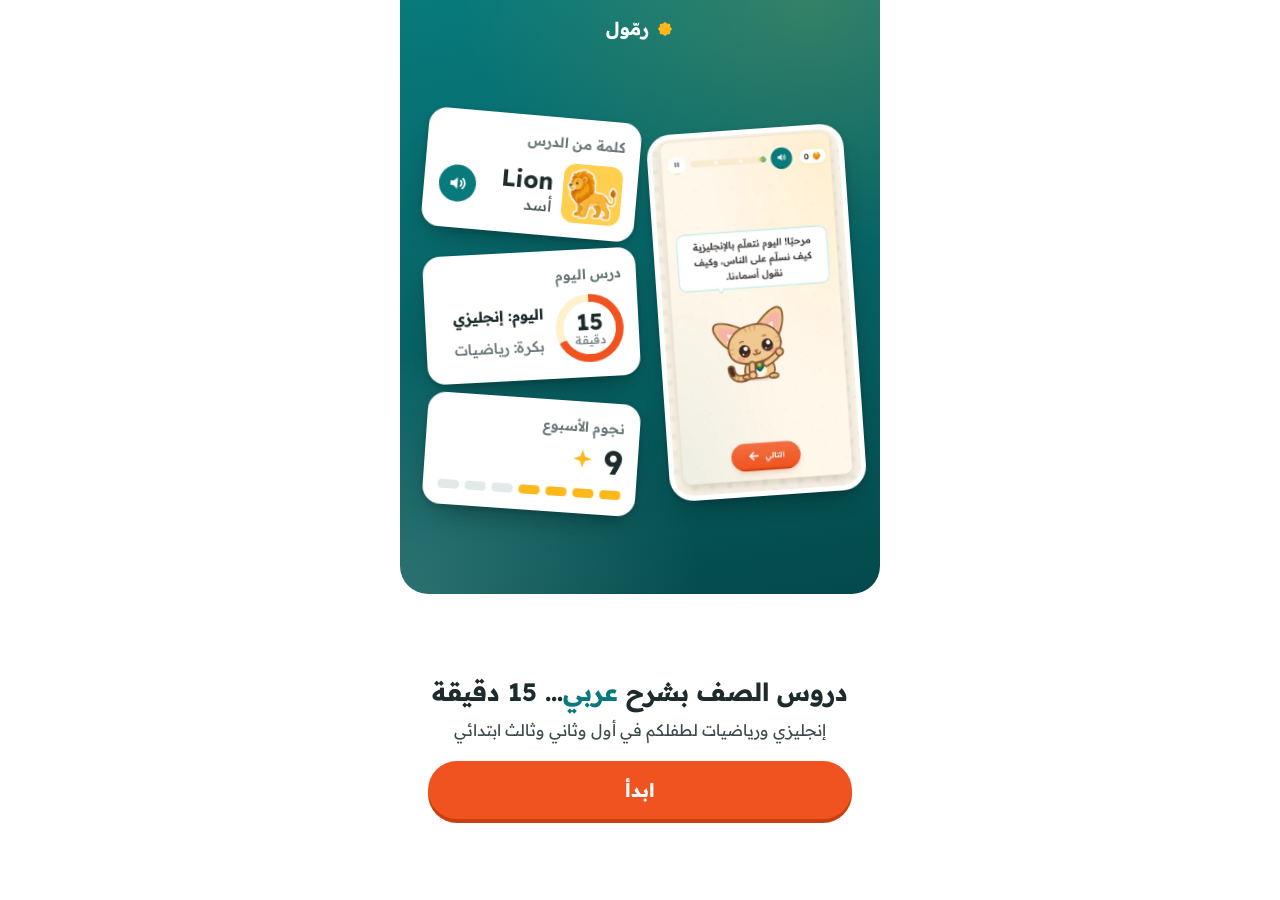
==== commit 5783cfd3: "Live: no cookie line on the start screen (owner)" ====
--- a/index.html
+++ b/index.html
@@ -19,7 +19,7 @@
     <link rel="icon" href="./favicon.svg" type="image/svg+xml" />
     <!-- the Meta Pixel loads on every first page load (src/track.ts): open the connection early -->
     <link rel="preconnect" href="https://connect.facebook.net" />
-    <script type="module" crossorigin src="./assets/index-Df8qq8-R.js"></script>
+    <script type="module" crossorigin src="./assets/index-Cfl66RYP.js"></script>
     <link rel="stylesheet" crossorigin href="./assets/index-DqneQ6nB.css">
   </head>
   <body>
